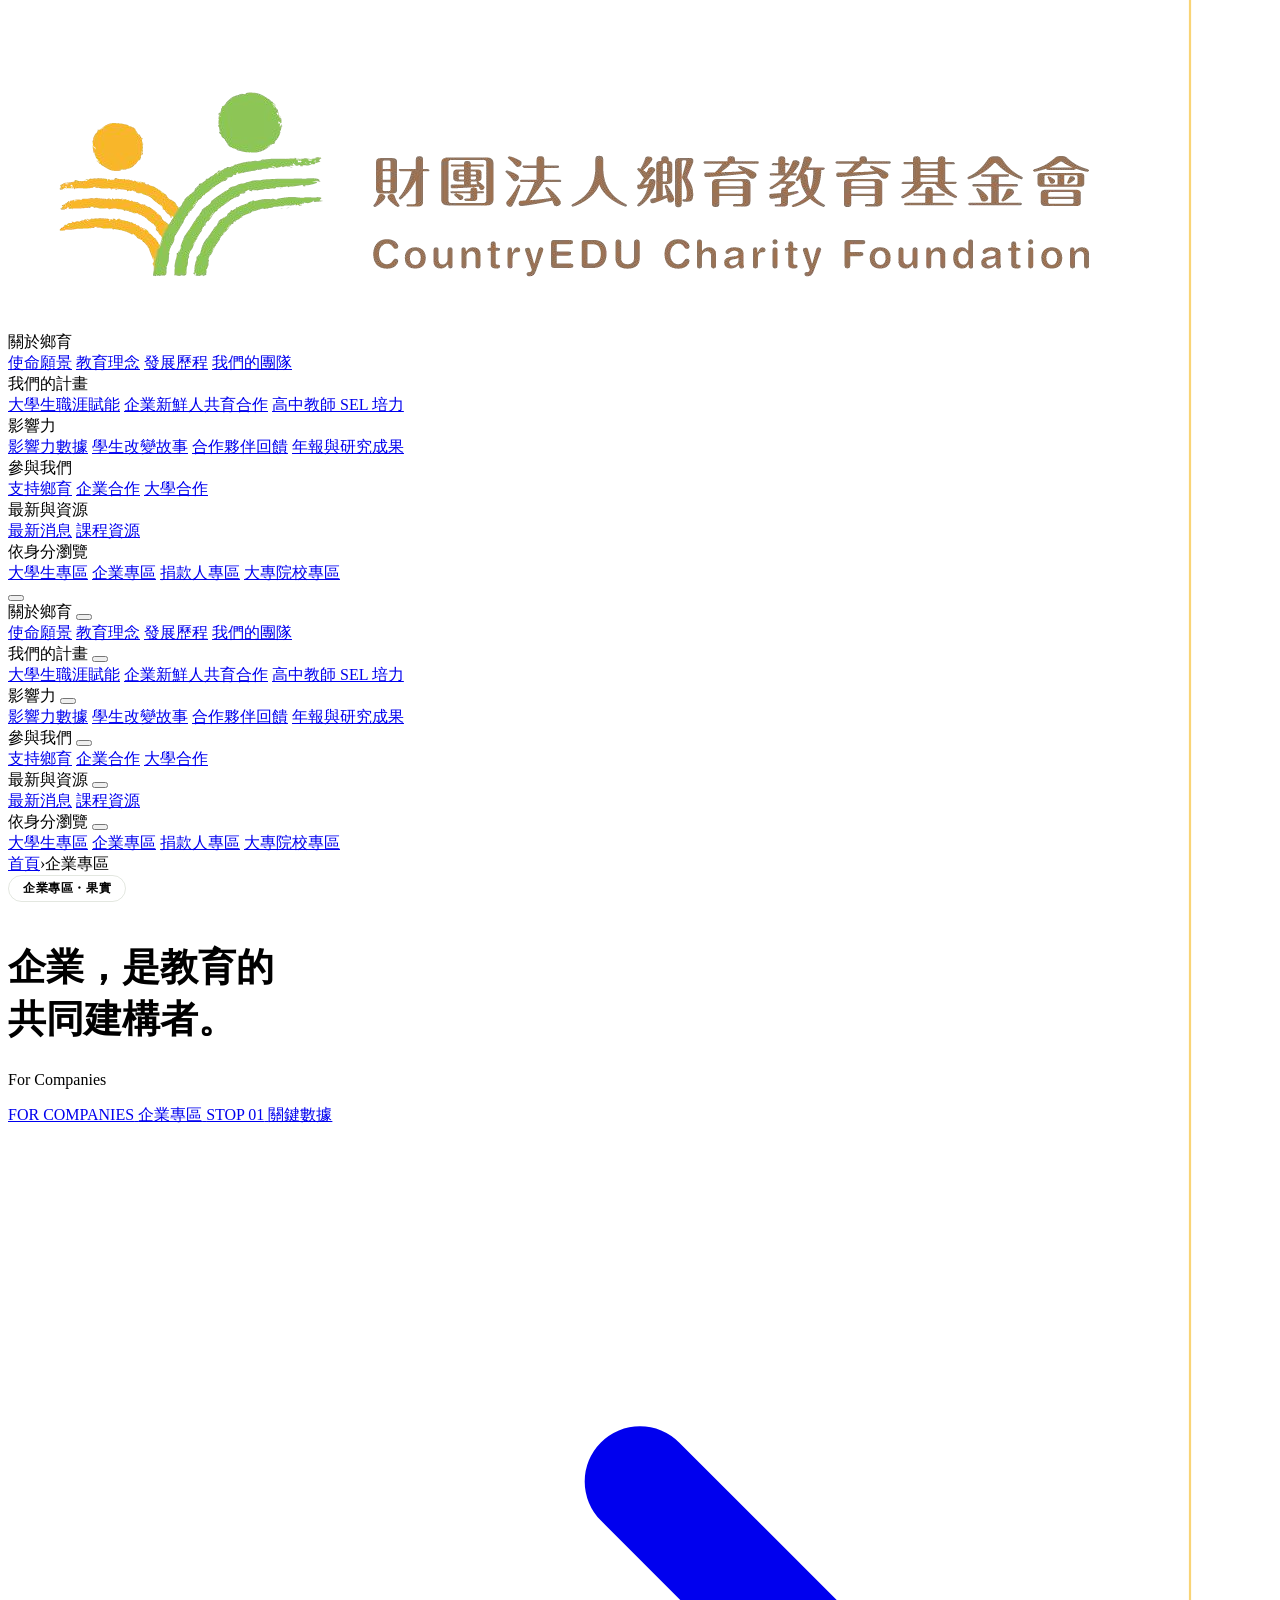
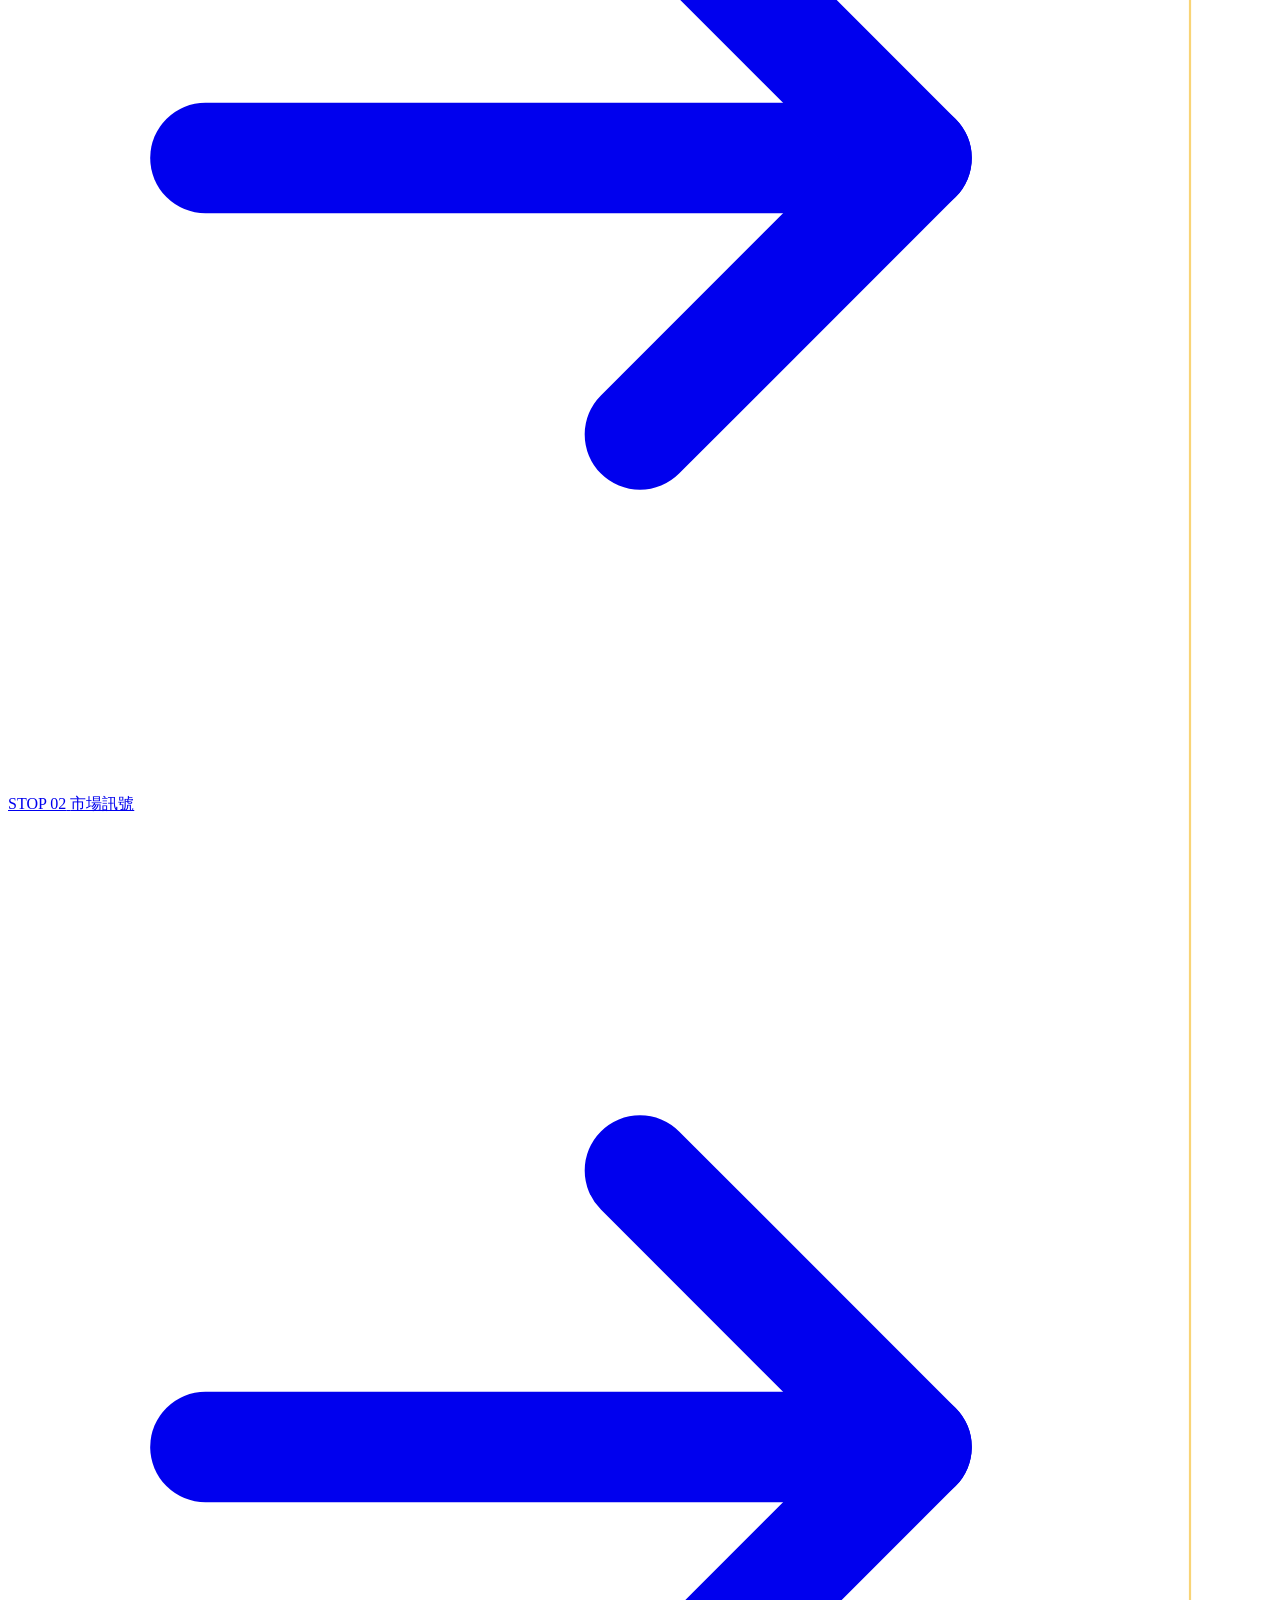
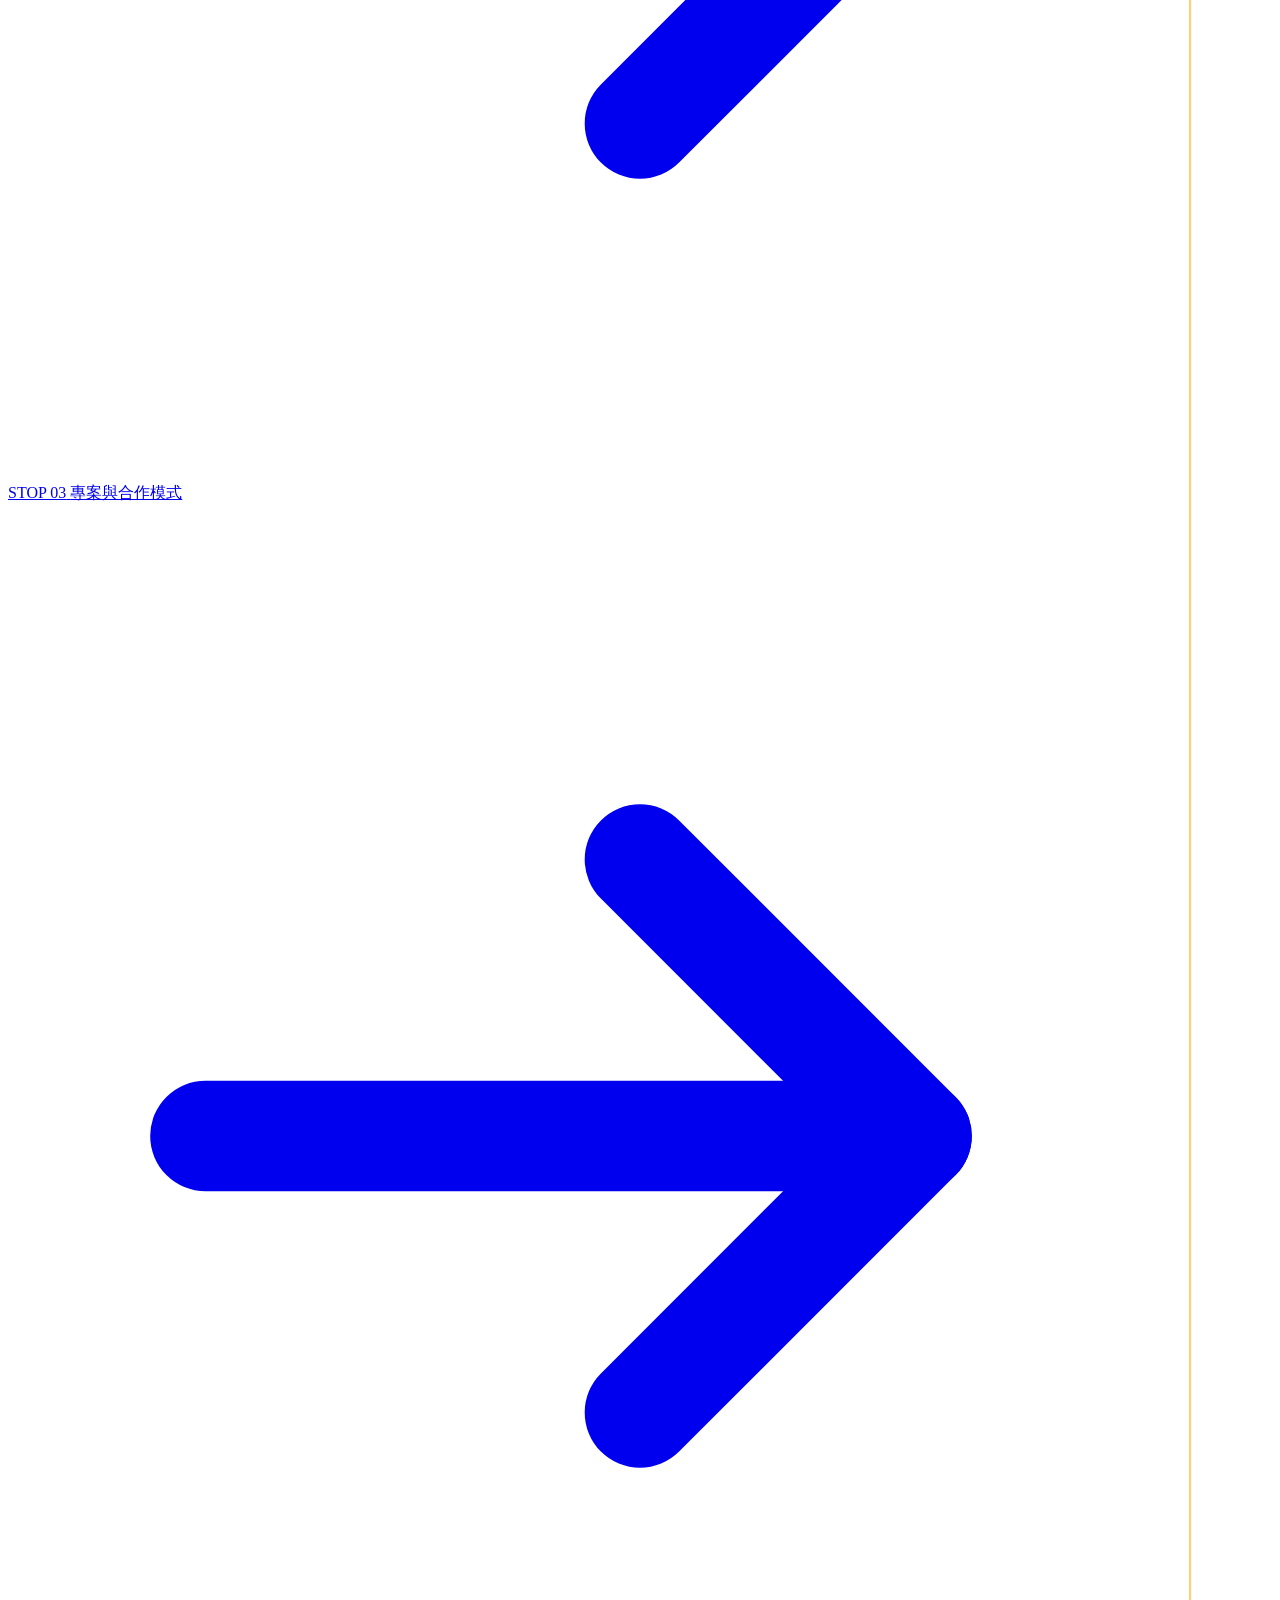
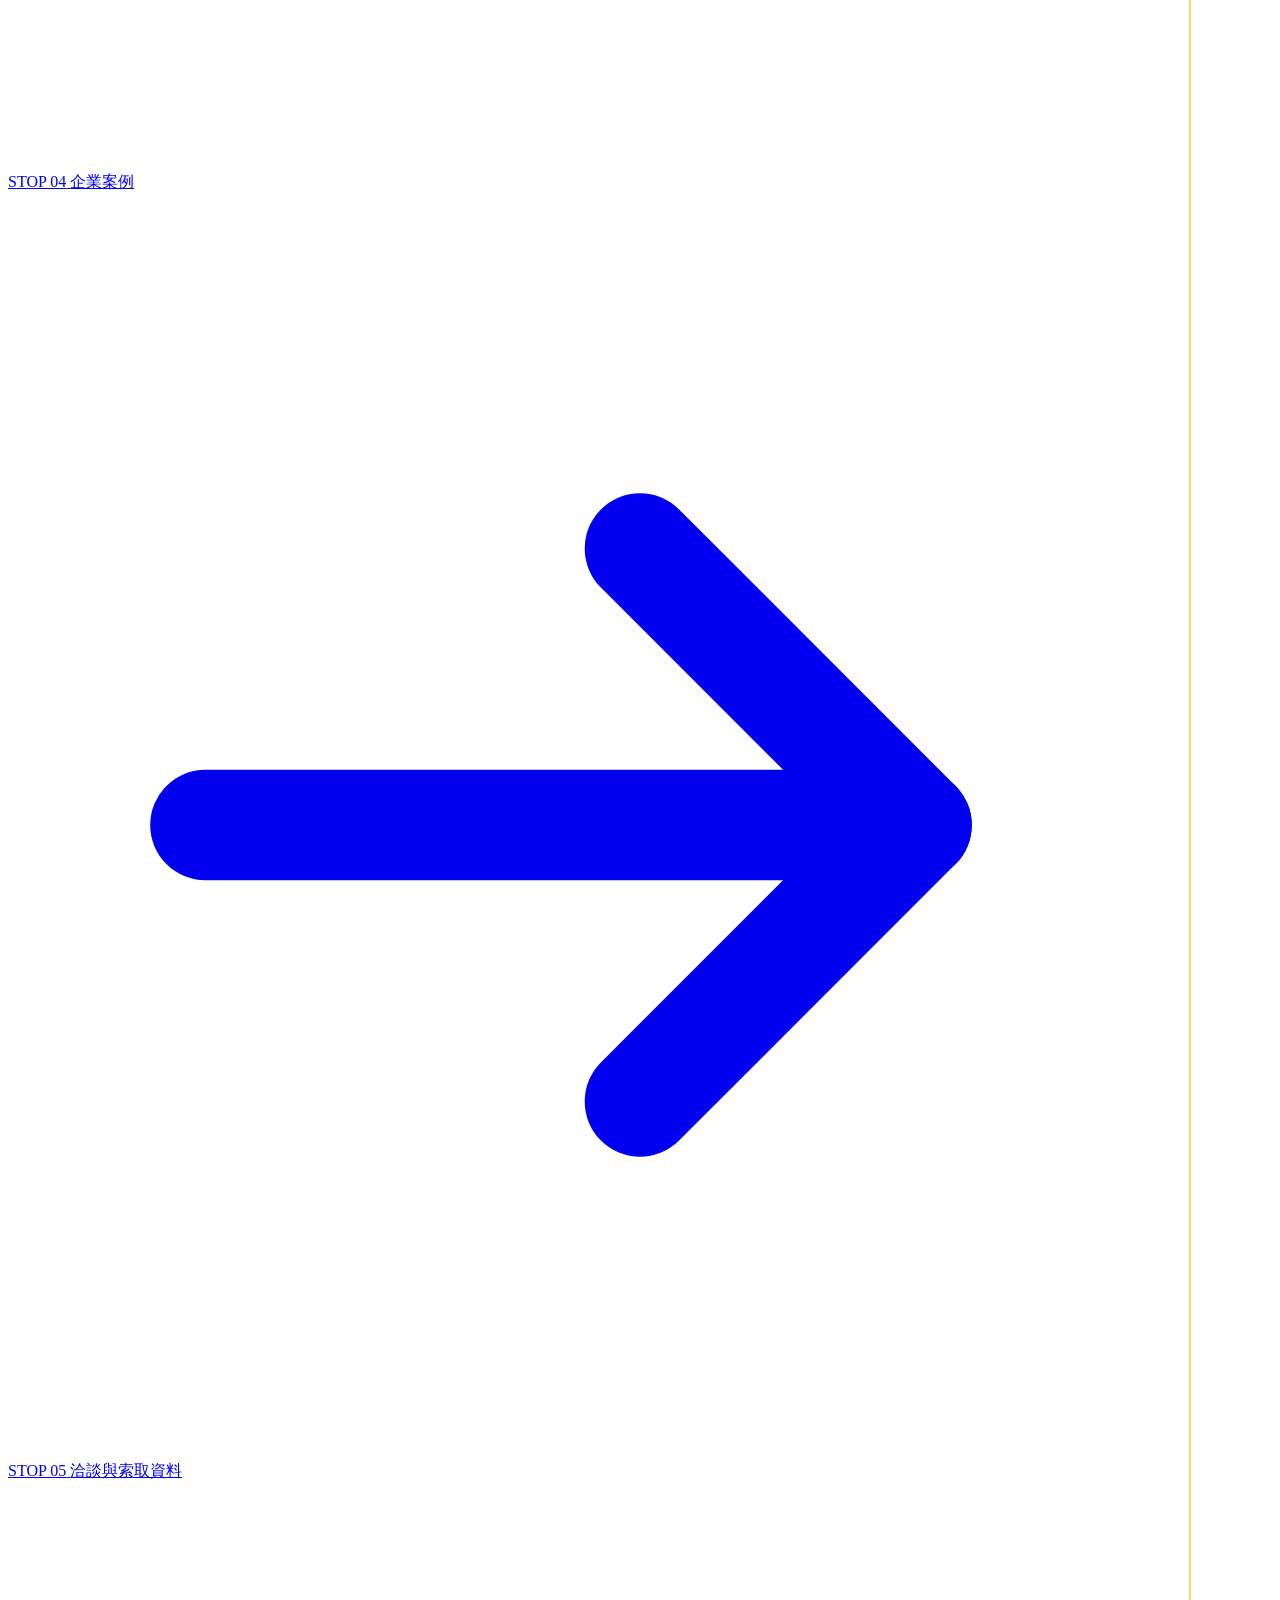
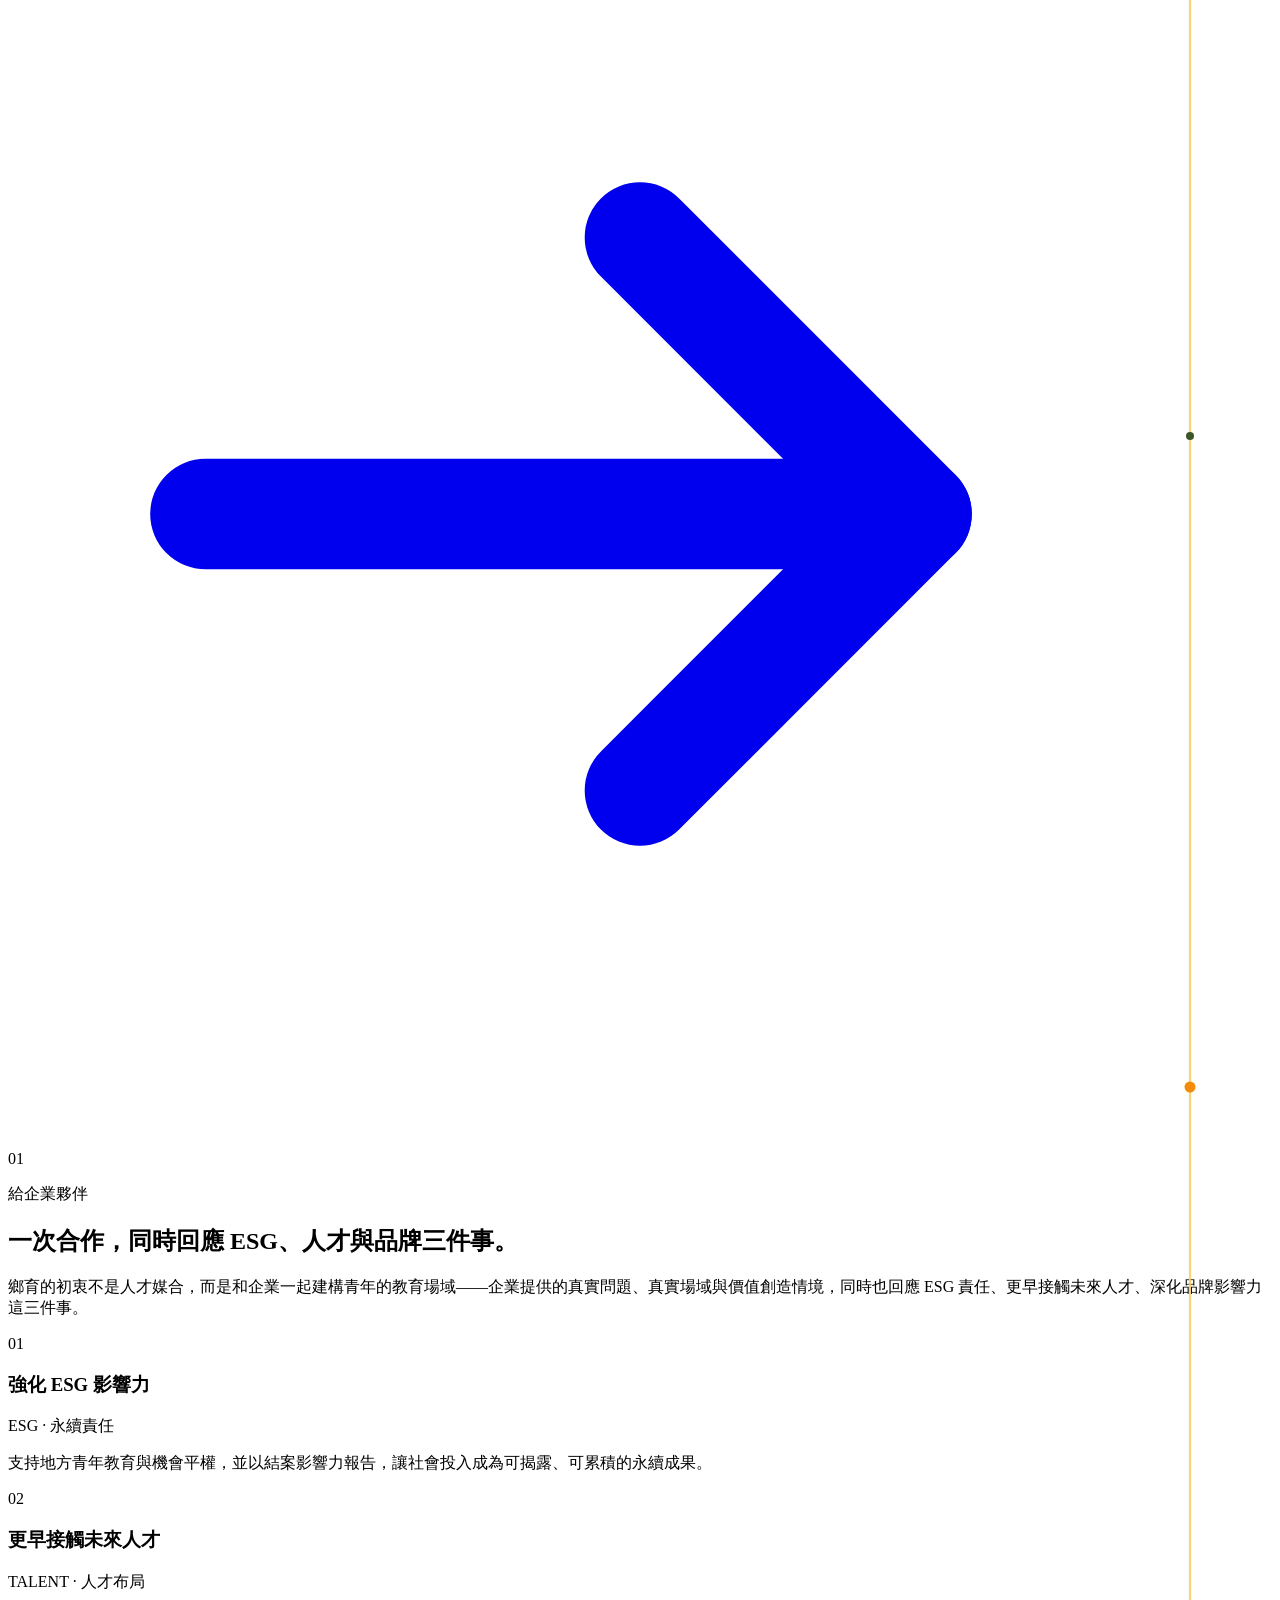
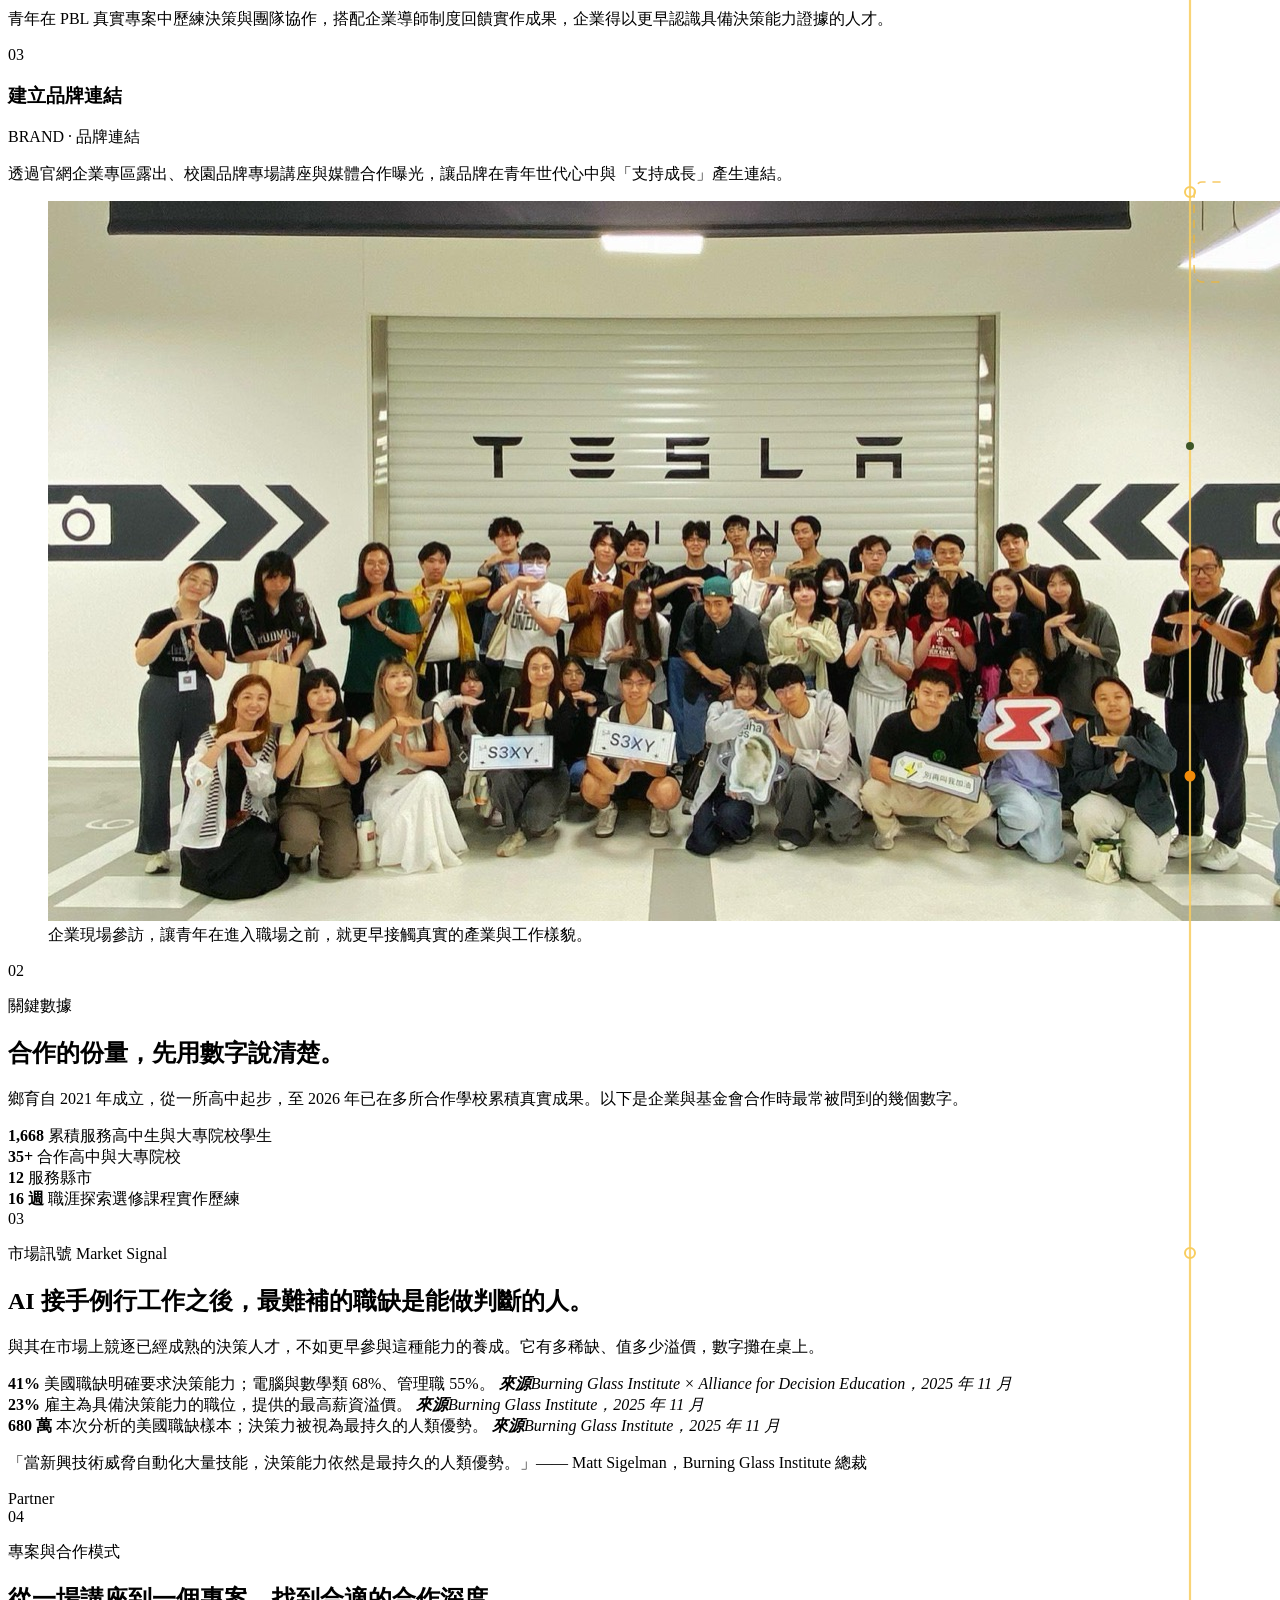
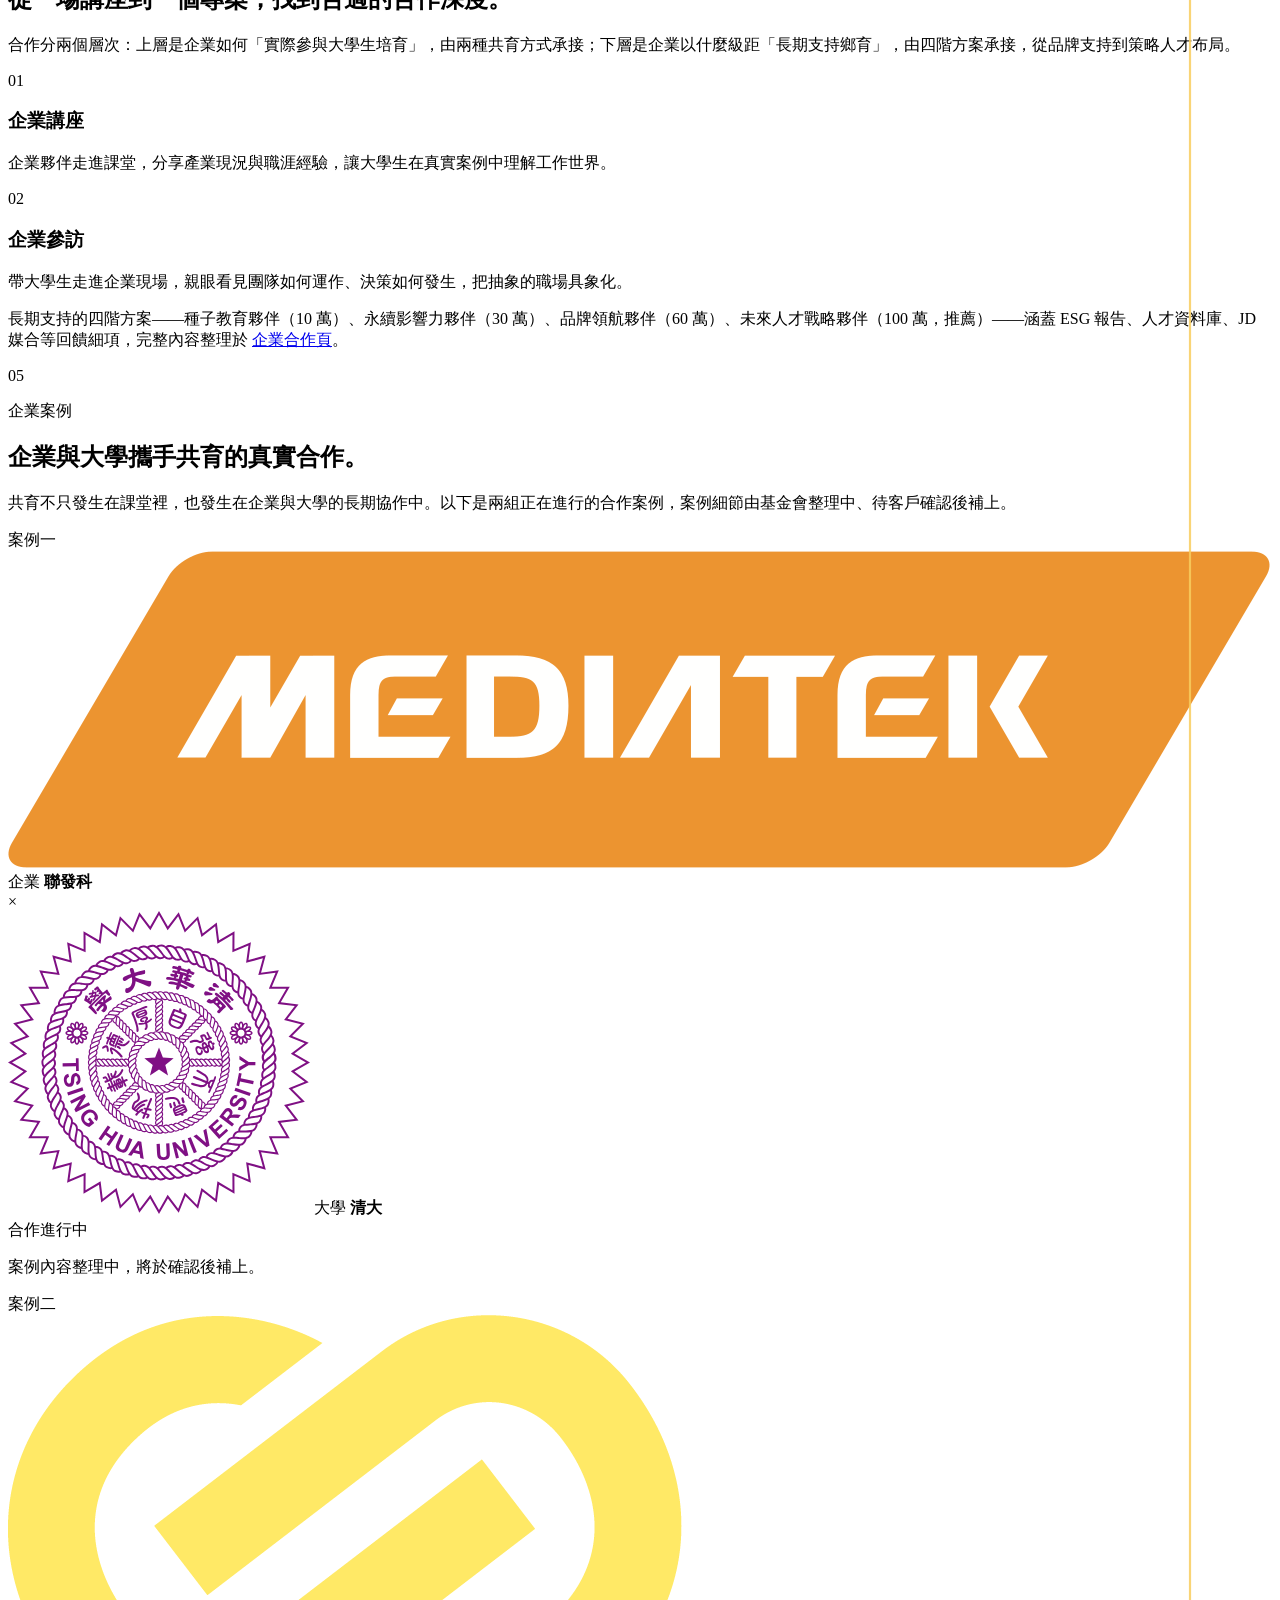
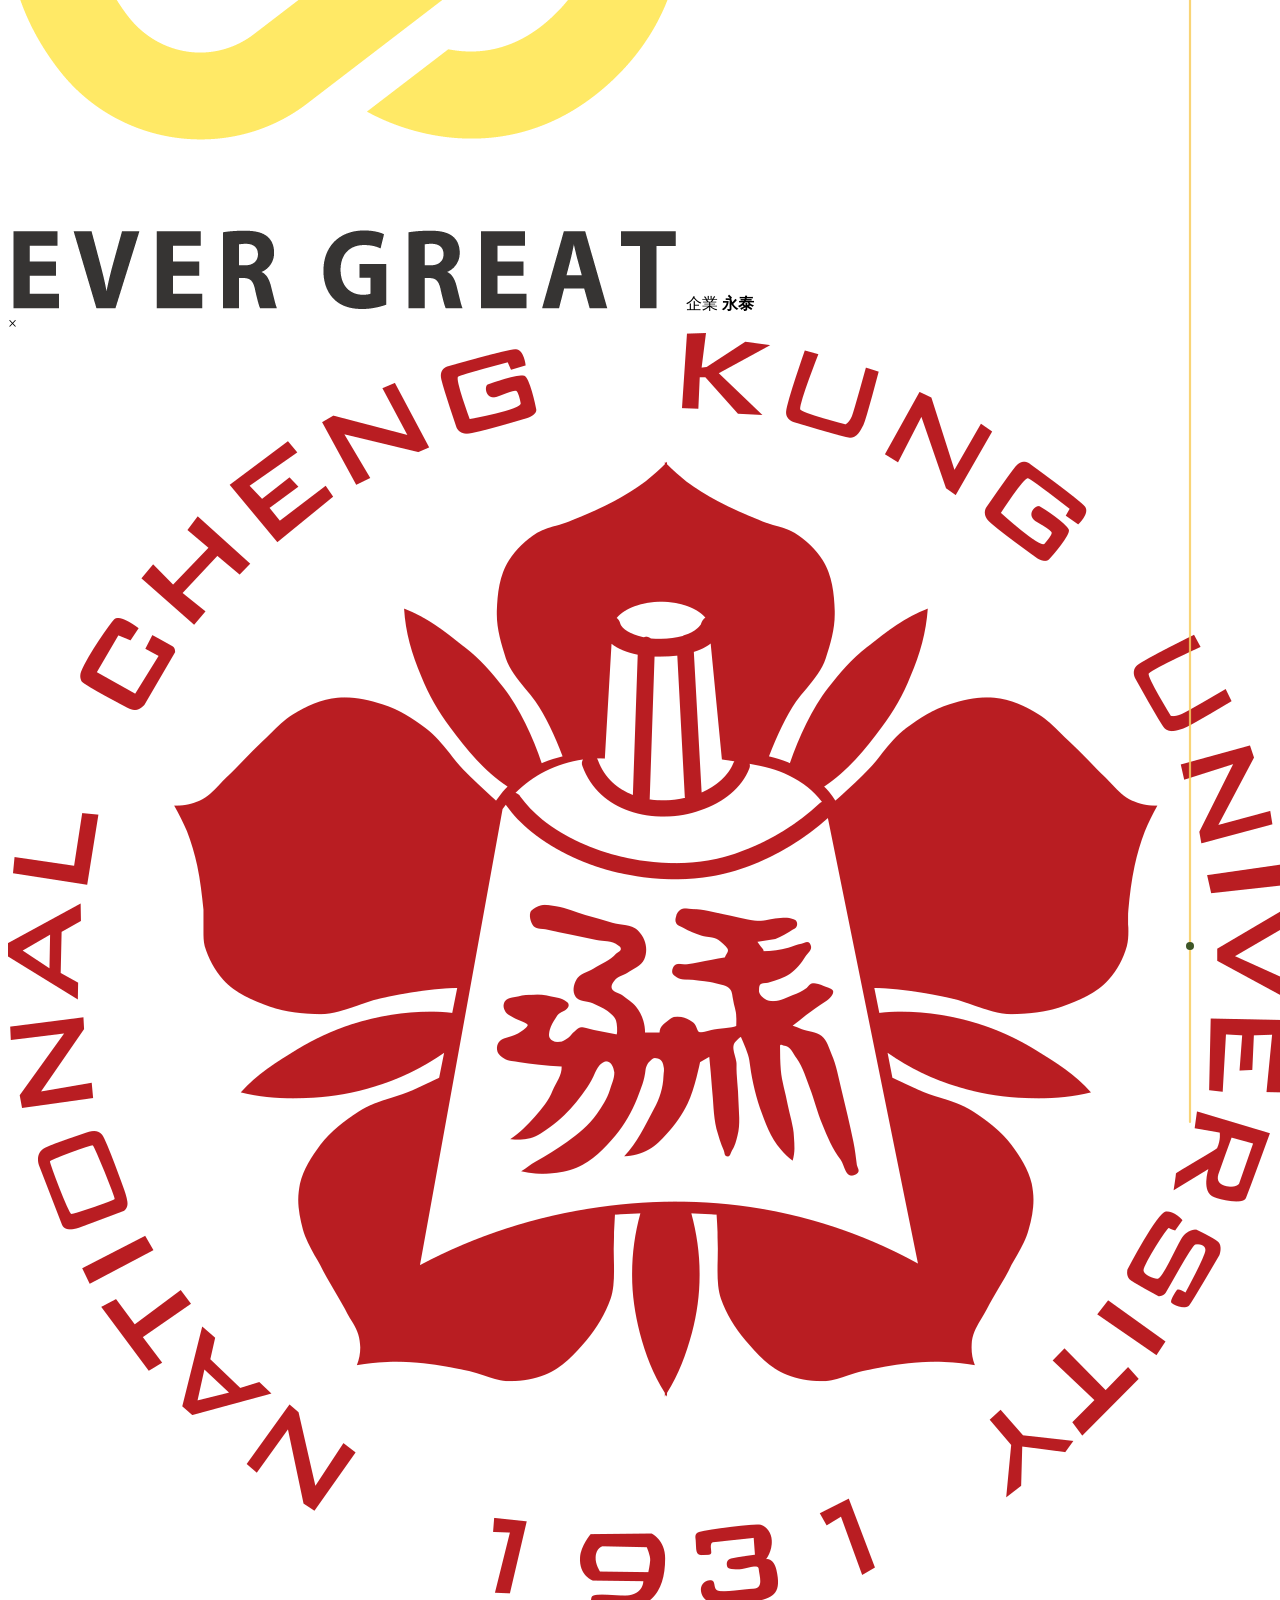
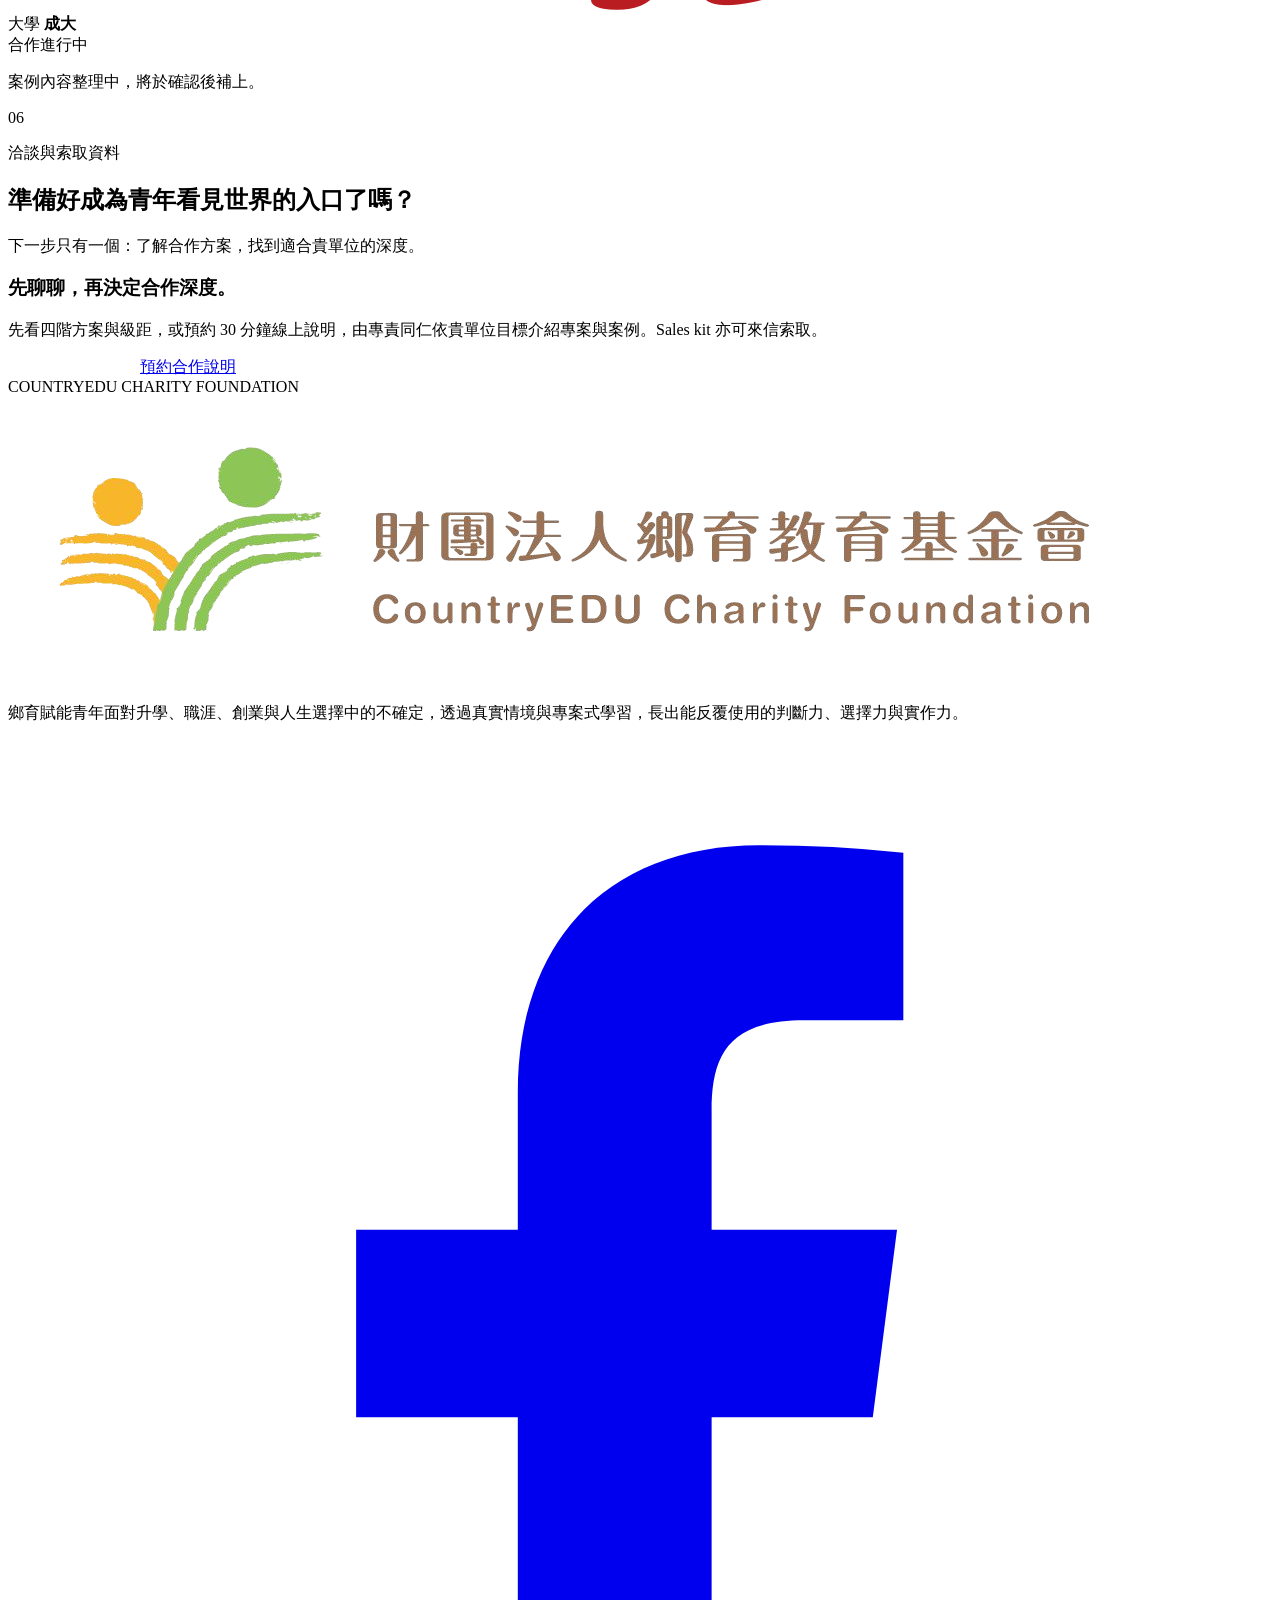
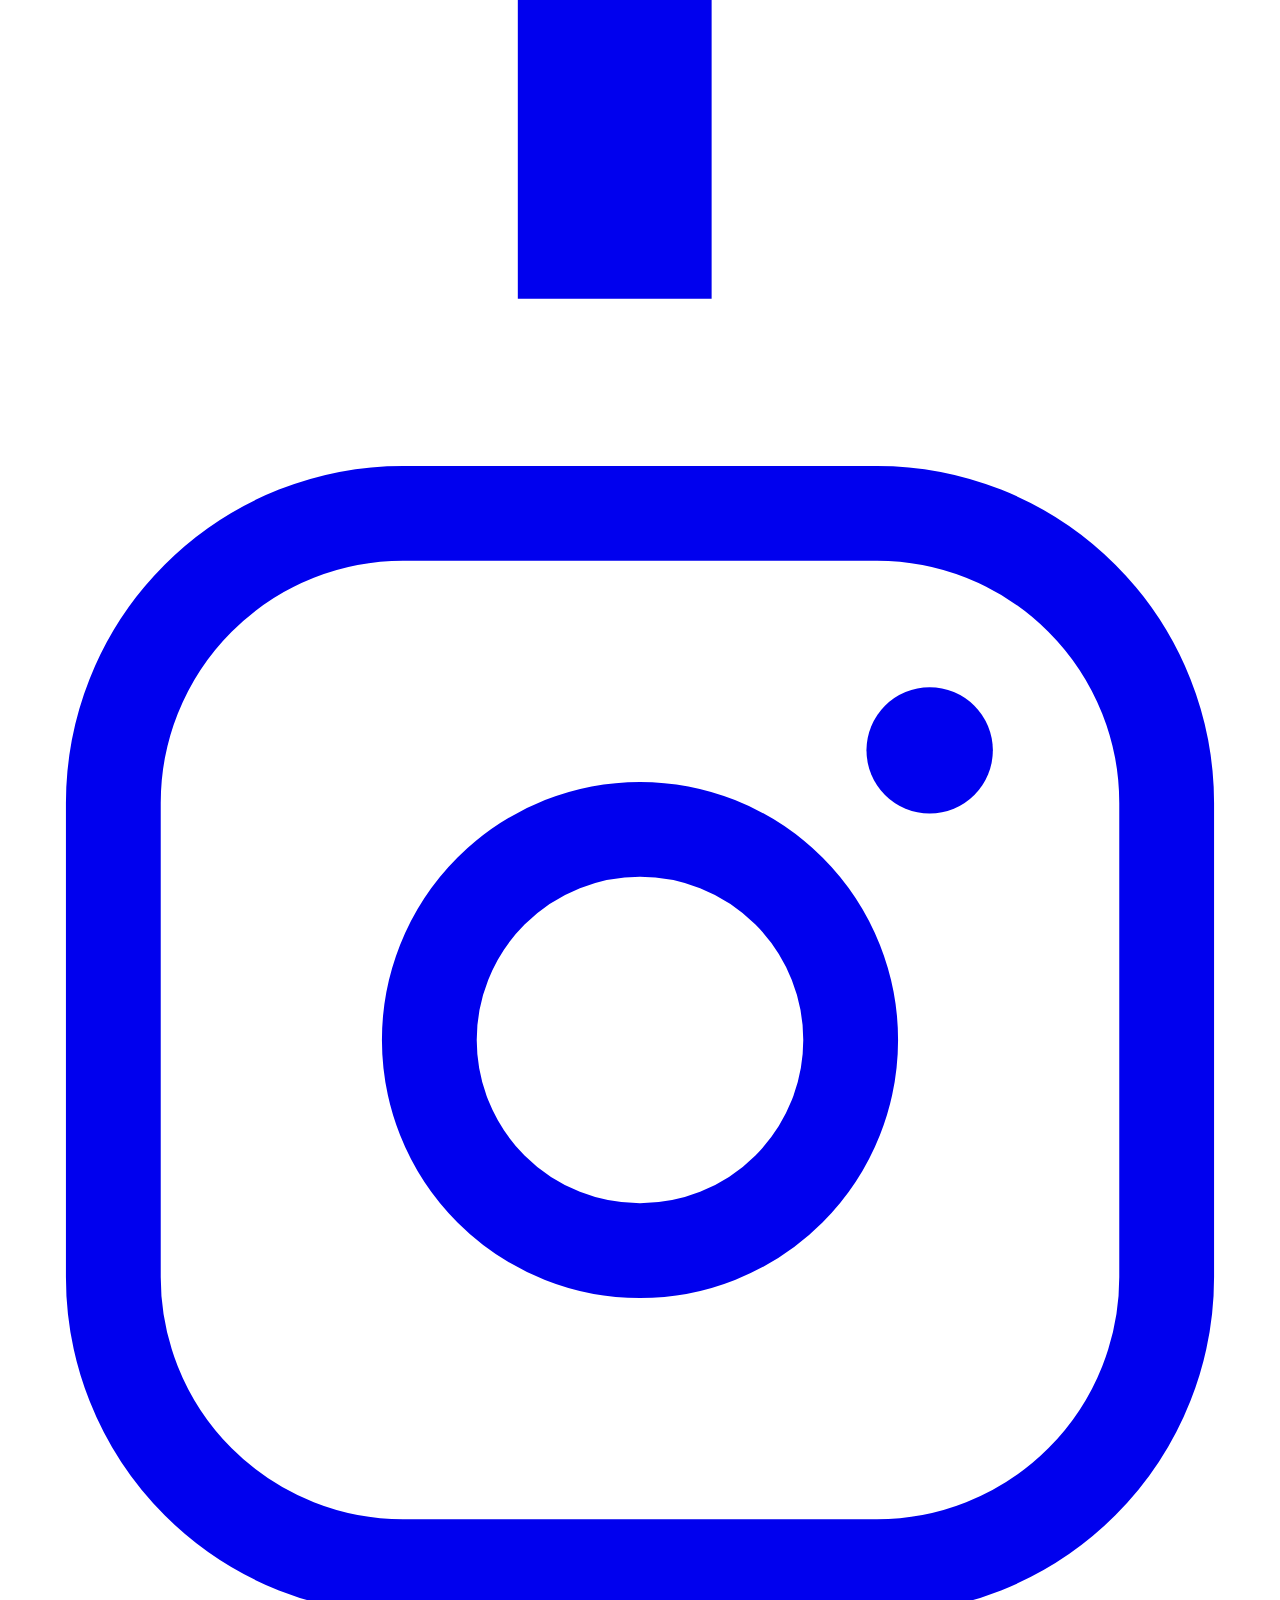
==== preview/for-companies.html @ 59e76a30 "Add audience color system: 4 redesigned for-* preview pages + theme layer" ====
<!doctype html>
<html lang="zh-Hant">
  <head>
    <meta charset="UTF-8" />
    <meta name="viewport" content="width=device-width, initial-scale=1.0" />
    <meta name="description" content="企業與基金會以公益捐款或聯合計畫支持鄉育青年培力：強化 ESG 影響力、更早接觸經真實專案歷練的未來人才、建立品牌連結。提供由淺入深四級方案、四步驟流程與專責洽談窗口，可協商客製。" />
    <title>企業專區｜公益合作・人才布局・ESG 影響力</title>
    <!-- SEO / 社群分享 meta(2026-06-26) -->
    <link rel="canonical" href="https://countryedu.org.tw/for-companies.html" />
    <meta name="theme-color" content="#4F9F1D" />
    <link rel="icon" href="assets/favicon/favicon.ico" sizes="any" />
    <link rel="icon" type="image/png" sizes="192x192" href="assets/favicon/xiangyu-favicon-mark-192.png" />
    <link rel="icon" type="image/png" sizes="512x512" href="assets/favicon/xiangyu-favicon-mark-512.png" />
    <link rel="apple-touch-icon" href="assets/favicon/apple-touch-icon.png" />
    <link rel="manifest" href="assets/favicon/site.webmanifest" />
    <meta property="og:type" content="website" />
    <meta property="og:site_name" content="財團法人鄉育教育基金會" />
    <meta property="og:locale" content="zh_TW" />
    <meta property="og:title" content="企業專區｜公益合作・人才布局・ESG 影響力" />
    <meta property="og:description" content="企業與基金會以公益捐款或聯合計畫支持鄉育青年培力：強化 ESG 影響力、更早接觸經真實專案歷練的未來人才、建立品牌連結。提供由淺入深四級方案、四步驟流程與專責洽談窗口，可協商客製。" />
    <meta property="og:url" content="https://countryedu.org.tw/for-companies.html" />
    <meta property="og:image" content="https://countryedu.org.tw/group-banner.jpg" />
    <meta name="twitter:card" content="summary_large_image" />
    <meta name="twitter:title" content="企業專區｜公益合作・人才布局・ESG 影響力" />
    <meta name="twitter:description" content="企業與基金會以公益捐款或聯合計畫支持鄉育青年培力：強化 ESG 影響力、更早接觸經真實專案歷練的未來人才、建立品牌連結。提供由淺入深四級方案、四步驟流程與專責洽談窗口，可協商客製。" />
    <meta name="twitter:image" content="https://countryedu.org.tw/group-banner.jpg" />
    <script type="application/ld+json">
    {
      "@context": "https://schema.org",
      "@type": "NGO",
      "name": "財團法人鄉育教育基金會",
      "alternateName": "CountryEDU Charity Foundation",
      "url": "https://countryedu.org.tw/",
      "logo": "https://countryedu.org.tw/countryedu-logo.png",
      "email": "support@countryedu.org.tw",
      "telephone": "+886-2-2627-1169",
      "address": {
        "@type": "PostalAddress",
        "streetAddress": "基湖路1號4樓之一",
        "addressLocality": "內湖區",
        "addressRegion": "台北市",
        "postalCode": "114",
        "addressCountry": "TW"
      },
      "sameAs": [
        "https://www.facebook.com/countryedu2021/",
        "https://www.instagram.com/countryedu2022/"
      ]
    }
    </script>
    <link rel="stylesheet" href="#" data-preview-href="styles.css?v=26" />
    <link rel="stylesheet" href="audience-theme.css" />
  </head>
  <body class="rspine aud-company" style="--spine-c: #f8cd5f;">
    <div class="preview-note">改版提案預覽（非正式頁面）｜設計說明見 <a href="#" data-preview-href="../proposal-color-system.html">分眾色彩系統提案</a>｜部分連結指向未納入預覽的頁面</div>
    <div class="site-shell">
      <header class="site-header" data-header>
        <a class="brand-lockup" href="#" data-preview-href="index.html" aria-label="回到首頁">
          <img src="countryedu-logo.png" alt="財團法人鄉育教育基金會" />
        </a>
        <nav class="desktop-nav" aria-label="主要導覽">
          <div class="nav-item">
            <a role="button" tabindex="0" aria-haspopup="true" aria-label="關於鄉育，展開子選單">關於鄉育</a>
            <div class="nav-dropdown" aria-label="關於鄉育子選單">
              <a href="#" data-preview-href="mission-vision.html">使命願景</a>
              <a href="#" data-preview-href="approach.html">教育理念</a>
              <a href="#" data-preview-href="story.html">發展歷程</a>
              <a href="#" data-preview-href="team.html">我們的團隊</a>
            </div>
          </div>
          <div class="nav-item">
            <a role="button" tabindex="0" aria-haspopup="true" aria-label="我們的計畫，展開子選單">我們的計畫</a>
            <div class="nav-dropdown" aria-label="我們的計畫子選單">
              <a href="#" data-preview-href="programs.html">大學生職涯賦能</a>
              <a href="#" data-preview-href="program-corporate.html">企業新鮮人共育合作</a>
              <a href="#" data-preview-href="program-educator.html">高中教師 SEL 培力</a>
            </div>
          </div>
          <div class="nav-item">
            <a role="button" tabindex="0" aria-haspopup="true" aria-label="影響力，展開子選單">影響力</a>
            <div class="nav-dropdown" aria-label="影響力子選單">
              <a href="#" data-preview-href="impact.html">影響力數據</a>
              <a href="#" data-preview-href="outcomes.html">學生改變故事</a>
              <a href="#" data-preview-href="partner-voices.html">合作夥伴回饋</a>
              <a href="#" data-preview-href="reports.html">年報與研究成果</a>
            </div>
          </div>
          <div class="nav-item">
            <a role="button" tabindex="0" aria-haspopup="true" aria-label="參與我們，展開子選單">參與我們</a>
            <div class="nav-dropdown" aria-label="參與我們子選單">
              <a href="#" data-preview-href="give.html">支持鄉育</a>
              <a href="#" data-preview-href="corporate-partnership.html">企業合作</a>
              <a href="#" data-preview-href="university-partnership.html">大學合作</a>
            </div>
          </div>
          <div class="nav-item">
            <a role="button" tabindex="0" aria-haspopup="true" aria-label="最新與資源，展開子選單">最新與資源</a>
            <div class="nav-dropdown" aria-label="最新與資源子選單">
              <a href="#" data-preview-href="news.html">最新消息</a>
              <a href="#" data-preview-href="resources.html">課程資源</a>
            </div>
          </div>
          <div class="nav-item">
            <a role="button" tabindex="0" aria-haspopup="true" aria-label="依身分瀏覽，展開專區選單">依身分瀏覽</a>
            <div class="nav-dropdown" aria-label="依身分瀏覽子選單">
              <a href="for-students.html">大學生專區</a>
              <a href="for-companies.html">企業專區</a>
              <a href="for-donors.html">捐款人專區</a>
              <a href="for-universities.html">大專院校專區</a>
            </div>
          </div>
        </nav>
        <div class="header-actions">
          <button class="menu-toggle" type="button" aria-label="開啟選單" aria-expanded="false" data-menu-toggle>
            <span></span>
            <span></span>
            <span></span>
          </button>
        </div>
      </header>

      <nav class="mobile-menu" data-mobile-menu aria-label="行動版主選單">
        <div class="m-group" data-m-group>
          <div class="m-row">
            <span class="m-label">關於鄉育</span>
            <button class="m-toggle" type="button" aria-expanded="false" aria-label="展開關於鄉育子選單" data-m-toggle></button>
          </div>
          <div class="m-sub">
            <a href="#" data-preview-href="mission-vision.html">使命願景</a>
            <a href="#" data-preview-href="approach.html">教育理念</a>
            <a href="#" data-preview-href="story.html">發展歷程</a>
            <a href="#" data-preview-href="team.html">我們的團隊</a>
          </div>
        </div>
        <div class="m-group" data-m-group>
          <div class="m-row">
            <span class="m-label">我們的計畫</span>
            <button class="m-toggle" type="button" aria-expanded="false" aria-label="展開我們的計畫子選單" data-m-toggle></button>
          </div>
          <div class="m-sub">
            <a href="#" data-preview-href="programs.html">大學生職涯賦能</a>
            <a href="#" data-preview-href="program-corporate.html">企業新鮮人共育合作</a>
            <a href="#" data-preview-href="program-educator.html">高中教師 SEL 培力</a>
          </div>
        </div>
        <div class="m-group" data-m-group>
          <div class="m-row">
            <span class="m-label">影響力</span>
            <button class="m-toggle" type="button" aria-expanded="false" aria-label="展開影響力子選單" data-m-toggle></button>
          </div>
          <div class="m-sub">
            <a href="#" data-preview-href="impact.html">影響力數據</a>
            <a href="#" data-preview-href="outcomes.html">學生改變故事</a>
            <a href="#" data-preview-href="partner-voices.html">合作夥伴回饋</a>
            <a href="#" data-preview-href="reports.html">年報與研究成果</a>
          </div>
        </div>
        <div class="m-group" data-m-group>
          <div class="m-row">
            <span class="m-label">參與我們</span>
            <button class="m-toggle" type="button" aria-expanded="false" aria-label="展開參與我們子選單" data-m-toggle></button>
          </div>
          <div class="m-sub">
            <a href="#" data-preview-href="give.html">支持鄉育</a>
            <a href="#" data-preview-href="corporate-partnership.html">企業合作</a>
            <a href="#" data-preview-href="university-partnership.html">大學合作</a>
          </div>
        </div>
        <div class="m-group" data-m-group>
          <div class="m-row">
            <span class="m-label">最新與資源</span>
            <button class="m-toggle" type="button" aria-expanded="false" aria-label="展開最新與資源子選單" data-m-toggle></button>
          </div>
          <div class="m-sub">
            <a href="#" data-preview-href="news.html">最新消息</a>
            <a href="#" data-preview-href="resources.html">課程資源</a>
          </div>
        </div>
        <div class="m-group" data-m-group>
          <div class="m-row">
            <span class="m-label">依身分瀏覽</span>
            <button class="m-toggle" type="button" aria-expanded="false" aria-label="展開依身分瀏覽子選單" data-m-toggle></button>
          </div>
          <div class="m-sub">
            <a href="for-students.html">大學生專區</a>
            <a href="for-companies.html">企業專區</a>
            <a href="for-donors.html">捐款人專區</a>
            <a href="for-universities.html">大專院校專區</a>
          </div>
        </div>
      </nav>

      <main id="top">


        <header class="page-header phk phk-aud-company" aria-labelledby="ph-h1">
          <div class="phk-inner">
            <div class="phk-decor" aria-hidden="true">
              <span class="phk-b phk-b1"></span>
              <span class="phk-b phk-b2"></span>
              <span class="phk-b phk-b3"></span>
              <span class="phk-b phk-b4"></span>
              <span class="phk-gold"></span>
            </div>
            <div class="phk-copy">
              <nav class="page-crumb" aria-label="麵包屑導覽"><a href="#" data-preview-href="index.html">首頁</a><span>›</span><span class="page-crumb-current" aria-current="page">企業專區</span></nav>
              <span class="phk-bar" aria-hidden="true"></span>
              <span class="phk-pill">企業專區・果實</span>
              <h1 id="ph-h1" class="phk-vp">企業，是教育的<br />共同建構者。</h1>
              <p class="page-header-en">For Companies</p>
            </div>
          </div>
        </header>
        <!-- 內容流：開頭標語＋預約CTA → 關鍵數據 → 專案與合作模式 → 企業案例 → 洽談/Sales kit -->
        <div class="story-layout">
          <nav class="exit-nav" aria-label="本頁章節導覽">
            <div class="exit-rail">
              <a class="exit-sign exit-sign--main" href="#company-hero-title" data-exit-target="company-hero-title">
                <span class="exit-eyebrow">FOR COMPANIES</span>
                <span class="exit-name">企業專區</span>
              </a>
              <a class="exit-sign" href="#company-data-title" data-exit-target="company-data-title">
                <span class="exit-tag">STOP 01</span>
                <span class="exit-name">關鍵數據</span>
                <span class="exit-arrow" aria-hidden="true"><svg viewBox="0 0 16 16" fill="none" stroke="currentColor" stroke-width="1.4" stroke-linecap="round" stroke-linejoin="round"><path d="M2.5 8h9"/><path d="M8 4.5 11.5 8 8 11.5"/></svg></span>
              </a>
              <a class="exit-sign" href="#company-demand-title" data-exit-target="company-demand-title">
                <span class="exit-tag">STOP 02</span>
                <span class="exit-name">市場訊號</span>
                <span class="exit-arrow" aria-hidden="true"><svg viewBox="0 0 16 16" fill="none" stroke="currentColor" stroke-width="1.4" stroke-linecap="round" stroke-linejoin="round"><path d="M2.5 8h9"/><path d="M8 4.5 11.5 8 8 11.5"/></svg></span>
              </a>
              <a class="exit-sign" href="#company-model-title" data-exit-target="company-model-title">
                <span class="exit-tag">STOP 03</span>
                <span class="exit-name">專案與合作模式</span>
                <span class="exit-arrow" aria-hidden="true"><svg viewBox="0 0 16 16" fill="none" stroke="currentColor" stroke-width="1.4" stroke-linecap="round" stroke-linejoin="round"><path d="M2.5 8h9"/><path d="M8 4.5 11.5 8 8 11.5"/></svg></span>
              </a>
              <a class="exit-sign" href="#company-cases-title" data-exit-target="company-cases-title">
                <span class="exit-tag">STOP 04</span>
                <span class="exit-name">企業案例</span>
                <span class="exit-arrow" aria-hidden="true"><svg viewBox="0 0 16 16" fill="none" stroke="currentColor" stroke-width="1.4" stroke-linecap="round" stroke-linejoin="round"><path d="M2.5 8h9"/><path d="M8 4.5 11.5 8 8 11.5"/></svg></span>
              </a>
              <a class="exit-sign" href="#company-cta-title" data-exit-target="company-cta-title">
                <span class="exit-tag">STOP 05</span>
                <span class="exit-name">洽談與索取資料</span>
                <span class="exit-arrow" aria-hidden="true"><svg viewBox="0 0 16 16" fill="none" stroke="currentColor" stroke-width="1.4" stroke-linecap="round" stroke-linejoin="round"><path d="M2.5 8h9"/><path d="M8 4.5 11.5 8 8 11.5"/></svg></span>
              </a>
            </div>
          </nav>
          <div class="story-flow">

        <!-- 01 開頭標語＋預約說明 CTA -->
        <section class="problem-section section-pad" aria-labelledby="company-hero-title">
          <div class="section-grid">
            <div class="section-kicker">
              <span>01</span>
              <p>給企業夥伴</p>
            </div>
            <div>
              <h2 id="company-hero-title">一次合作，同時回應 ESG、人才與品牌三件事。</h2>
              <p class="lead">
                鄉育的初衷不是人才媒合，而是和企業一起建構青年的教育場域——企業提供的真實問題、真實場域與價值創造情境，同時也回應 ESG 責任、更早接觸未來人才、深化品牌影響力這三件事。
              </p>
              <div class="mission-list mission-list--badge badge--esg-trio">
                <article>
                  <span>01</span>
                  <h3>強化 ESG 影響力</h3>
                  <p class="node-label">ESG · 永續責任</p>
                  <p>支持地方青年教育與機會平權，並以結案影響力報告，讓社會投入成為可揭露、可累積的永續成果。</p>
                </article>
                <article>
                  <span>02</span>
                  <h3>更早接觸未來人才</h3>
                  <p class="node-label">TALENT · 人才布局</p>
                  <p>青年在 PBL 真實專案中歷練決策與團隊協作，搭配企業導師制度回饋實作成果，企業得以更早認識具備決策能力證據的人才。</p>
                </article>
                <article>
                  <span>03</span>
                  <h3>建立品牌連結</h3>
                  <p class="node-label">BRAND · 品牌連結</p>
                  <p>透過官網企業專區露出、校園品牌專場講座與媒體合作曝光，讓品牌在青年世代心中與「支持成長」產生連結。</p>
                </article>
              </div>
            </div>
          </div>
        </section>

        <!-- 情境照片移出色塊：色塊不橫跨到照片區（業主 2026-06-30） -->
        <section class="section-pad" aria-label="情境照片">
          <div class="figure-solo">
            <figure class="content-figure">
              <img src="corporate-visit.jpg" alt="學生走進企業現場參訪，於合作企業前合影" loading="lazy" width="1280" height="720" />
              <figcaption>企業現場參訪，讓青年在進入職場之前，就更早接觸真實的產業與工作樣貌。</figcaption>
            </figure>
          </div>
        </section>

        <!-- 02 關鍵數據摘要 -->
        <section class="problem-section section-pad sheet sheet--apricot" aria-labelledby="company-data-title">
          <div class="section-grid">
            <div class="section-kicker">
              <span>02</span>
              <p>關鍵數據</p>
            </div>
            <div>
              <h2 id="company-data-title">合作的份量，先用數字說清楚。</h2>
              <p class="lead">
                鄉育自 2021 年成立，從一所高中起步，至 2026 年已在多所合作學校累積真實成果。以下是企業與基金會合作時最常被問到的幾個數字。
              </p>
              <div class="signal-row signal-row--terms signal-row--hl" aria-label="鄉育服務量能關鍵數據">
                <div>
                  <strong>1,668</strong>
                  <span>累積服務高中生與大專院校學生</span>
                </div>
                <div>
                  <strong>35+</strong>
                  <span>合作高中與大專院校</span>
                </div>
                <div>
                  <strong>12</strong>
                  <span>服務縣市</span>
                </div>
                <div>
                  <strong>16&nbsp;週</strong>
                  <span>職涯探索選修課程實作歷練</span>
                </div>
              </div>
            </div>
          </div>
        </section>

        <!-- 03 市場訊號 硬數據帶（決策能力在職場的價值；來源 Burning Glass Institute） -->
        <section class="problem-section section-pad" aria-labelledby="company-demand-title">
          <div class="section-grid">
            <div class="section-kicker">
              <span>03</span>
              <p>市場訊號 Market Signal</p>
            </div>
            <div>
              <h2 id="company-demand-title">AI 接手例行工作之後，最難補的職缺是<span class="nw">能做判斷</span>的人。</h2>
              <p class="lead">與其在市場上競逐已經成熟的決策人才，不如更早參與這種能力的養成。它有多稀缺、值多少溢價，數字攤在桌上。</p>
              <div class="signal-row signal-row--cited signal-row--tag signal-row--hl" aria-label="決策能力在職場的價值數據">
                <div>
                  <strong>41%</strong>
                  <span>美國職缺明確要求決策能力；電腦與數學類 68%、管理職 55%。</span>
                  <cite class="signal-source"><b>來源</b>Burning Glass Institute × Alliance for Decision Education，2025 年 11 月</cite>
                </div>
                <div>
                  <strong>23%</strong>
                  <span>雇主為具備決策能力的職位，提供的最高薪資溢價。</span>
                  <cite class="signal-source"><b>來源</b>Burning Glass Institute，2025 年 11 月</cite>
                </div>
                <div>
                  <strong>680&nbsp;萬</strong>
                  <span>本次分析的美國職缺樣本；決策力被視為最持久的人類優勢。</span>
                  <cite class="signal-source"><b>來源</b>Burning Glass Institute，2025 年 11 月</cite>
                </div>
              </div>
              <p class="node-label">「當新興技術威脅自動化大量技能，決策能力依然是最持久的人類優勢。」—— Matt Sigelman，Burning Glass Institute 總裁</p>
            </div>
          </div>
        </section>

        <!-- 04 專案與合作模式摘要：上層兩種共育方式 + 下層四階級距
             （2026-07-08 使用者 /goal：本段改白底，避免 wheat→sunset→amber 三色塊連續相鄰；白色穿插） -->
        <section class="about-section section-pad" aria-labelledby="company-model-title">
          <div class="large-watermark" aria-hidden="true">Partner</div>
          <div class="section-grid">
            <div class="section-kicker">
              <span>04</span>
              <p>專案與合作模式</p>
            </div>
            <div class="about-copy">
              <h2 id="company-model-title">從一場講座到一個專案，找到合適的合作深度。</h2>
              <p>
                合作分兩個層次：上層是企業如何「實際參與大學生培育」，由兩種共育方式承接；下層是企業以什麼級距「長期支持鄉育」，由四階方案承接，從品牌支持到策略人才布局。
              </p>
              <div class="mission-list mission-list--badge badge--forest-peach">
                <article>
                  <span>01</span>
                  <h3>企業講座</h3>
                  <p>企業夥伴走進課堂，分享產業現況與職涯經驗，讓大學生在真實案例中理解工作世界。</p>
                </article>
                <article>
                  <span>02</span>
                  <h3>企業參訪</h3>
                  <p>帶大學生走進企業現場，親眼看見團隊如何運作、決策如何發生，把抽象的職場具象化。</p>
                </article>
              </div>
              <p>
                長期支持的四階方案——種子教育夥伴（10 萬）、永續影響力夥伴（30 萬）、品牌領航夥伴（60 萬）、未來人才戰略夥伴（100 萬，推薦）——涵蓋 ESG 報告、人才資料庫、JD 媒合等回饋細項，完整內容整理於 <a href="#" data-preview-href="corporate-partnership.html">企業合作頁</a>。
              </p>
            </div>
          </div>
        </section>

        <!-- 04 企業案例：複用 program-corporate 的 .pcase-grid（聯發科×清大、永泰×成大） -->
        <section class="path-section section-pad sheet sheet--apricot" aria-labelledby="company-cases-title">
          <div class="section-grid">
            <div class="section-kicker">
              <span>05</span>
              <p>企業案例</p>
            </div>
            <div>
              <h2 id="company-cases-title">企業與大學攜手共育的真實合作。</h2>
              <p class="lead">
                共育不只發生在課堂裡，也發生在企業與大學的長期協作中。以下是兩組正在進行的合作案例，案例細節由基金會整理中、待客戶確認後補上。
              </p>
              <div class="pcase-grid">
                <article class="pcase-card">
                  <!-- TODO 待補：案例細節由基金會提供，勿杜撰 -->
                  <span class="pcase-tag">案例一</span>
                  <div class="pcase-pair">
                    <div class="pcase-party">
                      <span class="pcase-logo-wrap"><img class="pcase-logo" src="mediatek.png" alt="聯發科 MediaTek" loading="lazy" /></span>
                      <span class="pcase-role">企業</span>
                      <strong class="pcase-name">聯發科</strong>
                    </div>
                    <span class="pcase-coin" aria-hidden="true">×</span>
                    <div class="pcase-party">
                      <span class="pcase-logo-wrap"><img class="pcase-logo" src="nthu.svg" alt="國立清華大學" loading="lazy" /></span>
                      <span class="pcase-role">大學</span>
                      <strong class="pcase-name">清大</strong>
                    </div>
                  </div>
                  <div class="pcase-foot">
                    <span class="pcase-status">合作進行中</span>
                    <p class="pcase-note">案例內容整理中，將於確認後補上。</p>
                  </div>
                </article>
                <article class="pcase-card">
                  <!-- TODO 待補：案例細節由基金會提供，勿杜撰 -->
                  <span class="pcase-tag">案例二</span>
                  <div class="pcase-pair">
                    <div class="pcase-party">
                      <span class="pcase-logo-wrap"><img class="pcase-logo" src="evergreat.png" alt="永泰企業 Ever Great" loading="lazy" /></span>
                      <span class="pcase-role">企業</span>
                      <strong class="pcase-name">永泰</strong>
                    </div>
                    <span class="pcase-coin" aria-hidden="true">×</span>
                    <div class="pcase-party">
                      <span class="pcase-logo-wrap"><img class="pcase-logo" src="ncku.png" alt="國立成功大學" loading="lazy" /></span>
                      <span class="pcase-role">大學</span>
                      <strong class="pcase-name">成大</strong>
                    </div>
                  </div>
                  <div class="pcase-foot">
                    <span class="pcase-status">合作進行中</span>
                    <p class="pcase-note">案例內容整理中，將於確認後補上。</p>
                  </div>
                </article>
              </div>
            </div>
          </div>
        </section>

        <!-- 05 洽談表單＋下載 Sales Kit -->
        <section class="impact-section section-pad" aria-labelledby="company-cta-title" data-exit-clear>
          <div class="section-grid">
            <div class="section-kicker">
              <span>06</span>
              <p>洽談與索取資料</p>
            </div>
            <div>
              <h2 id="company-cta-title">準備好成為青年<span class="nw">看見</span>世界的入口了嗎？</h2>
              <p class="lead">
                下一步只有一個：了解合作方案，找到適合貴單位的深度。
              </p>
              <div class="cta-band">
                <div>
                  <h3>先聊聊，再決定合作深度。</h3>
                  <p>先看四階方案與級距，或預約 30 分鐘線上說明，由專責同仁依貴單位目標介紹專案與案例。Sales kit 亦可來信索取。</p>
                </div>
                <div class="cta-band-actions">
                  <a class="button-primary" href="#" data-preview-href="corporate-partnership.html">看合作方案與級距</a>
                  <a class="button-secondary" href="mailto:support@countryedu.org.tw?subject=企業合作說明預約">預約合作說明</a>
                </div>
              </div>
            </div>
          </div>
        </section>
          </div>
        </div>
      </main>

      <footer class="site-footer" id="contact">
        <div class="footer-main">
          <div class="footer-brand">
            <img src="countryedu-logo.png" alt="財團法人鄉育教育基金會 CountryEDU Charity Foundation" />
            <p class="footer-desc">鄉育賦能青年面對升學、職涯、創業與人生選擇中的不確定，透過真實情境與專案式學習，長出能反覆使用的判斷力、選擇力與實作力。</p>
            <div class="footer-social">
              <a href="https://www.facebook.com/countryedu2021/?locale=zh_TW" target="_blank" rel="noopener" aria-label="鄉育 Facebook 粉絲專頁">
                <svg viewBox="0 0 24 24" fill="currentColor" aria-hidden="true"><path d="M15.12 5.32H17V2.14A26.11 26.11 0 0 0 14.26 2c-2.72 0-4.58 1.66-4.58 4.7v2.6H6.61v3.56h3.07V22h3.68v-9.14h3.06l.46-3.56h-3.52V7.05c0-1.03.28-1.73 1.76-1.73Z"/></svg>
              </a>
              <a href="https://www.instagram.com/countryedu2022/" target="_blank" rel="noopener" aria-label="鄉育 Instagram">
                <svg viewBox="0 0 24 24" fill="none" stroke="currentColor" stroke-width="1.8" stroke-linecap="round" stroke-linejoin="round" aria-hidden="true"><rect x="2" y="2" width="20" height="20" rx="5.5"/><circle cx="12" cy="12" r="4"/><circle cx="17.5" cy="6.5" r="1.2" fill="currentColor" stroke="none"/></svg>
              </a>
            </div>
            <ul class="footer-legal-ids">
              <li>立案字號 臺教社（三）字第 1100106099 號</li>
              <li>統一編號 19278390</li>
              <li>公益勸募許可文號 申請中</li>
            </ul>
          </div>
          <nav class="footer-sitemap" aria-label="依身分瀏覽">
            <h3>依身分瀏覽</h3>
            <ul>
              <li><a href="for-students.html">大學生專區</a></li>
              <li><a href="for-companies.html">企業專區</a></li>
              <li><a href="for-donors.html">捐款人專區</a></li>
              <li><a href="for-universities.html">大專院校專區</a></li>
            </ul>
          </nav>
          <address class="footer-contact">
            <h3>聯絡我們</h3>
            <a href="mailto:support@countryedu.org.tw">
              <svg viewBox="0 0 24 24" fill="none" stroke="currentColor" stroke-width="1.8" stroke-linecap="round" stroke-linejoin="round" aria-hidden="true"><rect x="3" y="5" width="18" height="14" rx="2"/><path d="m3 7 9 6 9-6"/></svg>
              support@countryedu.org.tw
            </a>
            <a href="tel:+886226271169">
              <svg viewBox="0 0 24 24" fill="none" stroke="currentColor" stroke-width="1.8" stroke-linecap="round" stroke-linejoin="round" aria-hidden="true"><path d="M22 16.92v3a2 2 0 0 1-2.18 2 19.79 19.79 0 0 1-8.63-3.07 19.5 19.5 0 0 1-6-6 19.79 19.79 0 0 1-3.07-8.67A2 2 0 0 1 4.11 2h3a2 2 0 0 1 2 1.72c.13.96.36 1.9.7 2.81a2 2 0 0 1-.45 2.11L8.09 9.91a16 16 0 0 0 6 6l1.27-1.27a2 2 0 0 1 2.11-.45c.91.34 1.85.57 2.81.7A2 2 0 0 1 22 16.92z"/></svg>
              02-2627-1169
            </a>
            <a href="https://www.google.com/maps/search/?api=1&amp;query=114%E5%8F%B0%E5%8C%97%E5%B8%82%E5%85%A7%E6%B9%96%E5%8D%80%E5%9F%BA%E6%B9%96%E8%B7%AF1%E8%99%9F4%E6%A8%93%E4%B9%8B%E4%B8%80" target="_blank" rel="noopener">
              <svg viewBox="0 0 24 24" fill="none" stroke="currentColor" stroke-width="1.8" stroke-linecap="round" stroke-linejoin="round" aria-hidden="true"><path d="M21 10c0 6-9 12-9 12s-9-6-9-12a9 9 0 0 1 18 0z"/><circle cx="12" cy="10" r="3"/></svg>
              114 台北市內湖區基湖路 1 號 4 樓之一
            </a>
          </address>
        </div>
        <nav class="footer-legal-links" aria-label="法定與政策連結">
          <a href="#" data-preview-href="privacy.html">隱私權政策</a>
          <a href="#" data-preview-href="terms.html">服務條款</a>
          <a href="#" data-preview-href="disclosure.html">財務徵信</a>
        </nav>
        <div class="footer-bottom">
          <small class="footer-copy">© 2026 財團法人鄉育教育基金會　CountryEDU Charity Foundation</small>
          <small class="footer-receipt">捐款可開立收據，並依法列舉扣除</small>
        </div>
      </footer>
      <!-- 全站快速入口：桌機＝右側常駐直 dock；手機＝右緣書籤，點一下向左滑出三項（捐款／登入／聯絡） -->
      <div class="float-dock" data-float-dock>
        <button class="float-dock__tab" type="button" aria-expanded="false" aria-controls="float-dock-actions" aria-label="開啟快速入口：捐款、學習登入、聯絡">
          <svg class="float-dock__tab-icon" viewBox="0 0 24 24" fill="currentColor" aria-hidden="true"><path d="M12 21.35l-1.45-1.32C5.4 15.36 2 12.28 2 8.5 2 5.42 4.42 3 7.5 3c1.74 0 3.41.81 4.5 2.09C13.09 3.81 14.76 3 16.5 3 19.58 3 22 5.42 22 8.5c0 3.78-3.4 6.86-8.55 11.54L12 21.35z"/></svg>
          <svg class="float-dock__tab-close" viewBox="0 0 24 24" fill="none" stroke="currentColor" stroke-width="2" stroke-linecap="round" aria-hidden="true"><path d="M6 6l12 12M18 6L6 18"/></svg>
          <span class="float-dock__tab-text">支持</span>
        </button>
        <ul class="float-dock__actions" id="float-dock-actions">
          <li>
            <a class="float-dock__item is-primary" href="https://countryedu.oen.tw/" target="_blank" rel="noopener">
              <svg viewBox="0 0 24 24" fill="currentColor" aria-hidden="true"><path d="M12 21.35l-1.45-1.32C5.4 15.36 2 12.28 2 8.5 2 5.42 4.42 3 7.5 3c1.74 0 3.41.81 4.5 2.09C13.09 3.81 14.76 3 16.5 3 19.58 3 22 5.42 22 8.5c0 3.78-3.4 6.86-8.55 11.54L12 21.35z"/></svg>
              <span>線上捐款</span>
            </a>
          </li>
          <li>
            <a class="float-dock__item" href="#" data-preview-href="login.html">
              <svg viewBox="0 0 24 24" fill="none" stroke="currentColor" stroke-width="1.8" stroke-linecap="round" stroke-linejoin="round" aria-hidden="true"><rect x="4" y="11" width="16" height="9" rx="2"/><path d="M8 11V7a4 4 0 0 1 8 0v4"/></svg>
              <span>學習登入</span>
            </a>
          </li>
          <li>
            <a class="float-dock__item" href="#" data-preview-href="contact.html">
              <svg viewBox="0 0 24 24" fill="none" stroke="currentColor" stroke-width="1.8" stroke-linecap="round" stroke-linejoin="round" aria-hidden="true"><rect x="3" y="5" width="18" height="14" rx="2"/><path d="m3 7 9 6 9-6"/></svg>
              <span>聯絡我們</span>
            </a>
          </li>
          <li>
            <a class="float-dock__item" href="https://www.instagram.com/countryedu2022/" target="_blank" rel="noopener" aria-label="鄉育 Instagram（另開新視窗）">
              <svg viewBox="0 0 24 24" fill="none" stroke="currentColor" stroke-width="1.8" stroke-linecap="round" stroke-linejoin="round" aria-hidden="true"><rect x="3" y="3" width="18" height="18" rx="5"/><circle cx="12" cy="12" r="4"/><circle cx="17.2" cy="6.8" r="1.1" fill="currentColor" stroke="none"/></svg>
              <span>追蹤 IG</span>
            </a>
          </li>
        </ul>
      </div>
    </div>
    <script src="script.js"></script>
  </body>
</html>
---- preview/styles.css ----
/* 字體：全站中文統一黑體（--font-sans）。2026-07-02 依使用者要求回退粉圓體（Huninn）：
   移除 Huninn webfont @import、:root 字體 token 全指向黑體、檔末「字體系統」的粉圓角色 override 隨之失效。 */

:root {
  /* ===== v3 硬性 allowlist（2026-06-18）：全站僅用以下品牌色 ＋ 黑/白 ===== */
  /* 綠 GREENS */
  --leaf: #8ec457;        /* 嫩葉綠｜Logo·成長 */
  --brand-green: #4f9f1d; /* 鄉育綠｜主品牌·結構 */
  --leaf-700: #4e8718;    /* 葉綠深｜按鈕·連結 */
  --deep: #3d5527;        /* 深林綠｜主文字·沉底 */
  /* 黃 YELLOWS */
  --butter: #fff0c3;      /* 鵝黃｜柔光·點綴 */
  --sun: #fce08c;         /* 暖陽黃｜指引光·標註 */
  --amber: #f8cd5f;       /* 琥珀黃｜重點提示 */
  --wheat: #f5b62d;       /* 麥穗黃｜區塊強調·底線 */
  /* 橙 ORANGES */
  --apricot: #fdd2a6;     /* 杏橙｜淺底紋·點綴 */
  --peach: #fbb05b;       /* 蜜桃橙｜柔性提示·hover */
  --path: #f28c0a;        /* 路徑橙｜節點·主要 CTA */
  --sunset: #e87328;      /* 赤陽橙｜重要轉折·警示 */
  /* 中性 NEUTRALS */
  --honey: #fbefd9;       /* 蜜糖米｜頁面底色·暖留白 */
  --earth: #987459;       /* 大地棕｜輔助文字·大地 */
  --black: #000000;
  --white: #ffffff;

  /* ===== 語意對應（沿用既有變數名，全部映射到 allowlist；rgba 為同色透明度變體） ===== */
  --paper: #ffffff;                 /* 全頁底色＝純白（全站白底） */
  --mist: #ffffff;                  /* 交替淺底＝純白 */
  --ink: #3d5527;                   /* 主文字＝深林綠 */
  --muted: rgba(61, 85, 39, 0.85);  /* 次要文字＝深林綠 85% */
  --label: #3d5527;                 /* 小標籤＝深林綠 */
  --link: #3d5527;                  /* 連結＝深林綠（搭配底線） */
  --line: rgba(152, 116, 89, 0.32); /* 框線＝大地棕 32% */
  --shadow: 0 18px 45px rgba(61, 85, 39, 0.1);
  --card-radius: 22px;              /* 全站卡片／分隔線網格統一圓角。2026-07-13：12px→22px「全站矩形方格改大橢圓角」（使用者要求）；32 處 var 用戶一併級聯放大 */
  --max: 1160px;
  --gutter: clamp(24px, 6vw, 120px); /* 全站左右留白：手機約 24px → 桌機加寬、最寬 120px */

  /* ===== 字體系統 token（2026-07-02：全站中文統一黑體；原粉圓體 Huninn 已回退） ===== */
  --font-sans: "Noto Sans TC", "PingFang TC", "Microsoft JhengHei", system-ui, sans-serif; /* 中文·無襯線黑體：內文、標題、統計數字全站統一 */
  --font-rounded: var(--font-sans); /* 原粉圓體，2026-07-02 回退為黑體；變數名沿用以免動全站 selector */
  --font-serif: var(--font-sans); /* 相容別名：既有標題沿用 var(--font-serif)，現已統一為黑體 */
  --font-en: var(--font-sans); /* 2026-07-14 業主要求：全站英文/數字改黑體（原 Georgia 襯線）。首頁 Hero 例外的直排英文 .rhero-vtext 於 home.css 硬寫 Georgia，不走此變數 */
}

* {
  box-sizing: border-box;
}

html {
  scroll-behavior: smooth;
  scroll-padding-top: 88px;
  /* 全站消除水平捲動：行動選單 .mobile-menu 是 position:fixed + translateX(100%) 收在右側畫面外，
     會逃出 .site-shell 的 clip、撐出橫向捲軸。clip（非 hidden）裁掉橫向溢出但不建立捲動容器，
     故不影響垂直捲動，也不破壞 position:sticky（出口牌側欄）。 */
  overflow-x: clip;
}

body {
  margin: 0;
  background: var(--paper);
  color: var(--ink);
  font-family: var(--font-sans);
  line-height: 1.7;
  letter-spacing: 0;
}

body.menu-open {
  overflow: hidden;
}

a {
  color: inherit;
  text-decoration: none;
}

button {
  font: inherit;
}

/* 響應式圖片保險：任何圖片都不得超出容器（避免無 width 限制的內文照片撐爆單欄、裁掉文字）。 */
img {
  max-width: 100%;
}

.site-shell {
  /* clip（非 hidden）：同樣裁掉裝飾溢出，但不建立 scroll container，
     讓子層 position: sticky（如 story.html 出口牌側欄）能正常吸附視窗。 */
  overflow: clip;
  background: var(--paper);
}

.site-header {
  position: fixed;
  top: 0;
  left: 0;
  z-index: 30;
  width: 100%;
  height: 82px;
  display: flex;
  align-items: center;
  justify-content: space-between;
  padding: 18px var(--gutter);
  transition: background 180ms ease, border-color 180ms ease, height 180ms ease;
}

.site-header.is-scrolled {
  height: 68px;
  background: rgba(255, 255, 255, 0.9);
  backdrop-filter: blur(12px);
}

.brand-lockup {
  display: flex;
  align-items: center;
  width: 220px;
  height: 56px;
}

.brand-lockup img {
  width: 100%;
  height: 100%;
  object-fit: contain;
  object-position: left center;
}

.desktop-nav {
  display: flex;
  align-items: center;
  gap: 24px;
  color: var(--ink);
  font-size: 0.95rem;
}

.nav-item {
  position: relative;
  display: flex;
  align-items: center;
}

.nav-item > a {
  position: relative;
  padding: 4px 0;
}

.nav-item > a::after {
  content: "";
  position: absolute;
  left: 0;
  bottom: 0;
  width: 100%;
  height: 1px;
  background: var(--path);
  transform: scaleX(0);
  transform-origin: left;
  transition: transform 180ms ease;
}

.nav-item:hover > a::after,
.nav-item:focus-within > a::after,
.nav-item > a:hover::after,
.nav-item > a:focus-visible::after {
  transform: scaleX(1);
}

/* 全站導覽：目前所在頁面的母項＝暖陽黃底框（current-section 指示，由 script.js 依網址自動標記） */
.nav-item.is-current > a {
  background: var(--sun);
  border-radius: 8px;
  padding: 5px 12px;
}

.nav-dropdown {
  position: absolute;
  top: 100%;
  left: 50%;
  transform: translateX(-50%) translateY(8px);
  min-width: 196px;
  display: flex;
  flex-direction: column;
  gap: 2px;
  padding: 10px;
  background: var(--paper);
  border: 1px solid var(--line);
  border-radius: 16px;
  box-shadow: var(--shadow);
  opacity: 0;
  visibility: hidden;
  pointer-events: none;
  transition: opacity 160ms ease, transform 160ms ease;
}

/* invisible bridge so the dropdown stays open while the cursor crosses the gap */
.nav-dropdown::before {
  content: "";
  position: absolute;
  top: -10px;
  left: 0;
  right: 0;
  height: 10px;
}

.nav-item:hover > .nav-dropdown,
.nav-item:focus-within > .nav-dropdown {
  opacity: 1;
  visibility: visible;
  pointer-events: auto;
  transform: translateX(-50%) translateY(0);
}

.nav-dropdown a {
  display: block;
  padding: 9px 14px;
  font-size: 0.9rem;
  line-height: 1.3;
  color: var(--ink);
  white-space: nowrap;
  border-radius: 10px;
  transition: background 140ms ease, color 140ms ease;
}

.nav-dropdown a:hover,
.nav-dropdown a:focus-visible {
  background: var(--honey);
  color: var(--leaf-700);
}

.header-actions {
  display: flex;
  align-items: center;
  gap: 24px;
}

.contact-dot {
  display: inline-flex;
  align-items: center;
  gap: 10px;
  color: var(--muted);
  font-size: 0.9rem;
}

.contact-dot span {
  width: 8px;
  height: 8px;
  background: var(--path);
  border-radius: 50%;
  box-shadow: 0 0 0 6px rgba(242, 140, 10, 0.12);
}

.contact-dot b {
  font-weight: 500;
}

/* 漢堡按鈕：方向 A｜圓底三線（2026-07-08 定案）
   圓角方形＋鵝黃底，三條深綠圓頭線；展開時中線淡出、上下線交叉成 ✕。 */
.menu-toggle {
  width: 46px;
  height: 46px;
  border: 0;
  background: var(--honey);
  border-radius: 13px;
  display: none;
  flex-direction: column;
  align-items: center;
  justify-content: center;
  gap: 5px;
  padding: 0;
  cursor: pointer;
  transition: background 160ms ease, transform 120ms ease;
}

.menu-toggle:hover {
  background: var(--butter);
}

.menu-toggle:active {
  transform: scale(0.96);
}

.menu-toggle span {
  display: block;
  width: 22px;
  height: 2.5px;
  border-radius: 3px;
  background: var(--deep);
  transition: transform 200ms ease, opacity 150ms ease;
}

.menu-toggle[aria-expanded="true"] span:nth-child(1) {
  transform: translateY(7.5px) rotate(45deg);
}

.menu-toggle[aria-expanded="true"] span:nth-child(2) {
  opacity: 0;
}

.menu-toggle[aria-expanded="true"] span:nth-child(3) {
  transform: translateY(-7.5px) rotate(-45deg);
}

.mobile-menu {
  position: fixed;
  inset: 0;
  z-index: 25;
  display: flex;
  flex-direction: column;
  justify-content: flex-start;
  gap: 0;
  padding: 96px var(--gutter) 42px;
  overflow-y: auto;
  background: rgba(255, 255, 255, 0.97);
  transform: translateX(100%);
  transition: transform 220ms ease;
}

.mobile-menu.is-open {
  transform: translateX(0);
}

.m-group {
  border-bottom: 1px solid var(--line);
}

.m-row {
  display: flex;
  align-items: center;
  justify-content: space-between;
}

.m-row > a {
  flex: 1;
  font-family: var(--font-serif);
  font-size: 1.8rem;
  padding: 14px 0;
}

.m-row > .m-label {
  flex: 1;
  font-family: var(--font-serif);
  font-size: 1.8rem;
  padding: 14px 0;
  color: var(--ink);
  cursor: default;
}

.m-toggle {
  flex: none;
  width: 44px;
  height: 44px;
  border: 0;
  background: transparent;
  cursor: pointer;
  position: relative;
}

.m-toggle::before,
.m-toggle::after {
  content: "";
  position: absolute;
  top: 50%;
  left: 50%;
  width: 15px;
  height: 1.5px;
  background: var(--ink);
  transform: translate(-50%, -50%);
  transition: transform 180ms ease, opacity 180ms ease;
}

.m-toggle::after {
  transform: translate(-50%, -50%) rotate(90deg);
}

.m-group.is-expanded .m-toggle::after {
  transform: translate(-50%, -50%) rotate(0);
  opacity: 0;
}

.m-sub {
  display: none;
  flex-direction: column;
  padding: 2px 0 16px 6px;
}

.m-group.is-expanded .m-sub {
  display: flex;
}

.m-sub a {
  font-size: 1.1rem;
  color: var(--muted);
  padding: 9px 0;
}

.hero {
  position: relative;
  min-height: 100vh;
  display: grid;
  place-items: center;
  padding: 120px var(--gutter) 84px;
  isolation: isolate;
  background: var(--paper);
  overflow: hidden;
}

/* 底部手繪地景：full-bleed 墊在內容後方，cover+bottom 只露下半(田/路/低山) */
.hero-landscape {
  position: absolute;
  left: 0;
  right: 0;
  bottom: 0;
  width: 100%;
  height: clamp(220px, 42vh, 460px);
  object-fit: cover;
  object-position: bottom center;
  z-index: 0;
  pointer-events: none;
  user-select: none;
}

.hero-word {
  position: absolute;
  z-index: -1;
  font-family: var(--font-serif);
  font-size: 17rem;
  line-height: 1;
  color: rgba(78, 135, 24, 0.08);
  pointer-events: none;
}

.hero-word-left {
  left: -3.5rem;
  top: 9rem;
}

.hero-word-right {
  right: -3rem;
  bottom: 7rem;
}

/* ===== 首頁 Hero 尋路線稿裝飾層（PM 工具箱意象，大地棕低透明度，文字後方） ===== */
.hero-content {
  position: relative;
  z-index: 1;
  width: min(840px, 100%);
  text-align: center;
  padding-top: 36px;
}

.eyebrow,
.node-label,
.section-kicker p,
.section-kicker span {
  margin: 0;
  color: var(--label);
  font-size: 0.78rem;
  text-transform: uppercase;
  font-weight: 700;
}

.hero h1,
.section-grid h2,
.path-header h2,
.impact-layout h2 {
  margin: 0;
  color: var(--ink);
  font-family: var(--font-serif);
  font-weight: 700;
  line-height: 1.22;
}

.hero h1 {
  margin-top: 22px;
  font-size: 4.2rem;
  letter-spacing: -0.015em;
}

.hero-subtitle {
  width: min(650px, 100%);
  margin: 24px auto 0;
  color: var(--muted);
  font-size: 1.15rem;
}

.hero-cta {
  display: flex;
  justify-content: center;
  gap: 14px;
  margin-top: 38px;
}

.button-primary,
.button-secondary {
  display: inline-flex;
  align-items: center;
  justify-content: center;
  min-height: 48px;
  padding: 12px 22px;
  border: 1px solid var(--ink);
  border-radius: 6px;
  font-weight: 700;
  transition: transform 180ms ease, background 180ms ease, color 180ms ease;
}

.button-primary,
.button-secondary {
  background: rgba(251, 239, 217, 0.68);
}

.button-primary:hover,
.button-secondary:hover,
.button-primary:focus-visible,
.button-secondary:focus-visible {
  transform: translateY(-2px);
}

.button-primary:hover,
.button-primary:focus-visible,
.button-secondary:hover,
.button-secondary:focus-visible {
  background: var(--mist);
}

.hero-index {
  position: absolute;
  left: var(--gutter);
  bottom: 42px;
  z-index: 2;
  display: flex;
  gap: 22px;
  color: rgba(61, 85, 39, 0.6);
  font-family: var(--font-en);
  font-style: italic;
  font-synthesis: none; /* 黑體無真斜體，避免合成假斜體 */
  font-size: clamp(1.1rem, 3.4vw, 2.2rem);
  letter-spacing: 0.02em;
}

.section-pad {
  padding: 132px var(--gutter);
}

.section-grid {
  width: min(var(--max), 100%);
  margin: 0 auto;
  display: grid;
  grid-template-columns: 180px minmax(0, 1fr);
  gap: 72px;
}

.section-kicker {
  display: flex;
  gap: 12px;
  align-items: baseline;
  padding-top: 8px;
}

.section-kicker span {
  color: var(--link);
}

.section-grid h2,
.path-header h2,
.impact-layout h2 {
  /* 2026-07-08：全站區段大標升級為「鄉育的初衷」標題規格 —— 900 黑體字重、clamp 放大、
     行距 1.16、關鍵字橙色雙色、無底線。手機仍由 ≤960／≤600 兩層 font-size 覆寫收斂。 */
  font-size: clamp(2.3rem, 3.3vw, 3.35rem);
  max-width: 860px;
  font-weight: 900;
  line-height: 1.16;
}
.section-grid h2 .kw,
.path-header h2 .kw,
.impact-layout h2 .kw {
  color: var(--path); /* 標題關鍵字橙色雙色（＝初衷標題語彙；全站僅少數標題有 .kw） */
}

.lead,
.about-copy > p {
  margin: 24px 0 0;
  color: var(--muted);
  font-size: 1.08rem;
  max-width: 760px;
}

/* ===== 頁面標題帶（每頁 main 最上方；about.html 用既有 hero，不套此帶） ===== */
.page-header {
  position: relative;
  isolation: isolate;
  width: min(var(--max), 100%);
  margin: 0 auto;
  padding: 96px var(--gutter) 0;
}

.page-crumb {
  font-size: 0.85rem;
  color: var(--muted);
}

.page-crumb a {
  color: var(--muted);
}

.page-crumb a:hover,
.page-crumb a:focus-visible {
  color: var(--ink);
}

.page-crumb span {
  margin: 0 0.5em;
  color: var(--line);
}

.page-crumb .page-crumb-current {
  margin: 0;
  color: var(--ink);
}

.page-crumb .page-crumb-parent {
  color: var(--muted);
}

.page-header h1 {
  margin: 16px 0 8px;
  color: var(--ink);
  font-family: var(--font-serif);
  font-weight: 700;
  line-height: 1.2;
  font-size: 2.5rem;
}

.page-header-en {
  margin: 0;
  font-size: 0.78rem;
  letter-spacing: 0.06em;
  text-transform: uppercase;
  font-weight: 700;
  color: var(--label);
}

.page-header::after {
  content: "";
  display: block;
  margin-top: 30px;
}

.page-header + .section-pad {
  padding-top: 54px;
}

/* 2026-07-08 使用者「不要有線條」：原本 gap:1px + background:var(--line) 會在欄位間
   露出髮絲分隔線（試算表感）＋外框線。改為「分開白卡」：格間留白、每格自成白卡
   （細框＋圓角），全站無欄位分隔線。與 .signal-row--tag 同一套卡片語言。 */
.signal-row {
  display: grid;
  grid-template-columns: repeat(3, 1fr);
  gap: 14px;
  margin-top: 46px;
  background: transparent;
  border: 0;
  border-radius: 0;
  overflow: visible;
}

.signal-row div {
  min-height: 170px;
  background: var(--white);
  border: 1px solid var(--line);
  border-radius: var(--card-radius);
  padding: 28px;
  display: flex;
  flex-direction: column;
  justify-content: space-between;
}

.signal-row strong {
  color: var(--leaf-700);
  font-family: var(--font-en);
  font-size: 3.4rem;
  line-height: 1;
}

.signal-row span {
  color: var(--muted);
}

.about-section {
  position: relative;
  background: var(--white);
}

.large-watermark {
  position: absolute;
  right: -3rem;
  top: 2rem;
  color: rgba(152, 116, 89, 0.07);
  font-family: var(--font-en);
  font-size: 9rem;
  font-style: italic;
  font-synthesis: none; /* 黑體無真斜體，避免合成假斜體 */
  pointer-events: none;
}

.mission-list {
  margin-top: 54px;
  display: grid;
  grid-template-columns: repeat(3, 1fr);
}

.mission-list article {
  padding: 34px 28px;
  border-right: 1px solid var(--line);
}

.mission-list article:last-child {
  border-right: 0;
}

.mission-list span {
  color: var(--link);
  /* 2026-07-14 業主要求：英文/數字改黑體。此 span 混用拉丁（STAR／RIASEC／01-16）與中文，
     統一黑體；font-synthesis:none 保證拉丁與中文都直立、不生成假斜體。 */
  font-family: var(--font-sans);
  font-style: italic;
  font-synthesis: none;
}

.mission-list h3 {
  margin: 18px 0 8px;
  font-size: 1.125rem;
  line-height: 1.35;
}

/* 雙語格子標題：英文縮為小 eyebrow 疊在中文主標上方，讓中文回到單行
   （programs 模組／approach 國際框架）。h3 主文＝中文，<small>＝英文名。 */
.mission-list h3 small {
  display: block;
  margin-bottom: 1px;
  font-family: var(--font-en);
  font-style: italic;
  font-synthesis: none; /* 黑體無真斜體，避免合成假斜體 */
  font-weight: 400;
  font-size: 0.82rem;
  line-height: 1.2;
  color: var(--leaf-700);
}

.mission-list p {
  margin: 0;
  color: var(--muted);
}

/* ============================================================
   .mission-list--badge：圓徽浮起卡 · 深橘反白（2026-06-29，使用者選定方向一＋深橘配色）
   深橘＝赤陽橙 sunset 滿版；深綠圓徽＋白編號（白字 8.3:1）；標題白（大字過 3:1）。
   ⚠️ 內文白字在赤陽橙上約 3:1，低於內文 AA 4.5——為使用者明選的「深橘反白」取捨；
   　 若要嚴格達標，改成深綠底（白字 8.3:1）或淺橘底深綠字即可。
   自帶深綠陰影→在任何色片上都浮得起來。回退＝刪本區塊＋移除 HTML 的 mission-list--badge class。
   ============================================================ */
.mission-list--badge {
  gap: 18px;
}
.mission-list--badge article {
  background: var(--apricot); /* 2026-07-13 使用者不要「濃橙卡＋淺圓」→改柔杏色淺卡＋深綠圓深字(同認可的C款) */
  border: 0;
  border-radius: var(--card-radius);
  padding: 26px 24px 28px;
  box-shadow: var(--shadow);
  transition: transform 0.18s ease, box-shadow 0.18s ease;
}
.mission-list--badge article:hover {
  transform: translateY(-4px);
  box-shadow: 0 16px 34px rgba(61, 85, 39, 0.18);
}
.mission-list--badge span {
  display: inline-flex;
  align-items: center;
  justify-content: center;
  min-width: 46px;
  height: 46px;
  padding: 0 12px;
  margin-bottom: 16px;
  border-radius: 999px;
  background: var(--deep); /* 2026-07-13 淺杏卡上用深綠圓白字(淺卡→深圓，去除濃卡＋淺圓) */
  color: #ffffff;
  font-size: 1.4rem;
  line-height: 1;
}
.mission-list--badge h3 {
  color: var(--deep);
  font-size: 1.25rem;
  margin: 0 0 8px;
}
.mission-list--badge h3 small {
  color: rgba(61, 85, 39, 0.72);
}
.mission-list--badge .node-label {
  color: rgba(61, 85, 39, 0.75);
  margin: 0 0 8px;
}
.mission-list--badge p {
  color: rgba(61, 85, 39, 0.9);
  font-size: 0.95rem;
}

/* ============================================================
   .pcase-*：合作案例「企業 × 大學」中央圓徽聯名卡
   （2026-06-30，使用者選定方案 B）
   企業／大學各放進柔黃面板，中央深綠圓徽 × 像聯名標記，底部「合作進行中」狀態膠囊。
   ⚠️ 前綴用 pcase（非 case）以避開 outcomes.html .cases-carousel 內 .case-card 撞名。
   機構名與「整理中」佔位文字待基金會提供，勿杜撰。
   回退＝刪本區塊＋HTML 改回 .mission-list 兩 article。
   ============================================================ */
.pcase-grid {
  margin-top: 40px;
  display: grid;
  grid-template-columns: repeat(2, minmax(0, 1fr));
  gap: 20px;
}
.pcase-card {
  background: var(--paper);
  border: 1px solid var(--line);
  border-radius: var(--card-radius);
  box-shadow: var(--shadow);
  padding: 26px 22px 24px;
  transition: transform 0.18s ease, box-shadow 0.18s ease;
}
.pcase-card:hover {
  transform: translateY(-4px);
  box-shadow: 0 16px 34px rgba(61, 85, 39, 0.16);
}
.pcase-tag {
  display: inline-block;
  color: var(--link);
  font-family: var(--font-sans); /* 2026-07-14 英文改黑體（原 Georgia 斜體） */
  font-style: italic;
  font-synthesis: none;
  font-size: 0.95rem;
}
.pcase-pair {
  display: grid;
  grid-template-columns: minmax(0, 1fr) auto minmax(0, 1fr);
  align-items: center;
  gap: 10px;
  margin: 18px 0 20px;
}
.pcase-party {
  display: flex;
  flex-direction: column;
  align-items: center;
  gap: 6px;
  padding: 20px 10px;
  border-radius: var(--card-radius); /* 2026-07-13 大橢圓角（原 14px） */
  background: var(--honey);
  text-align: center;
}
.pcase-role {
  font-size: 0.8rem;
  letter-spacing: 0.04em;
  color: var(--muted);
}
.pcase-name {
  font-family: var(--font-rounded);
  font-size: 1.45rem;
  font-weight: 700;
  line-height: 1.2;
  color: var(--deep);
}
.pcase-logo-wrap {
  display: flex;
  align-items: center;
  justify-content: center;
  width: 100%;
  height: 60px;
  margin-bottom: 12px;
  padding: 8px 10px;
  background: #fff;
  border-radius: 8px;
  box-shadow: 0 2px 6px rgba(61, 85, 39, 0.08);
}
.pcase-logo {
  max-width: 100%;
  max-height: 100%;
  width: auto;
  object-fit: contain;
}
.pcase-coin {
  flex: 0 0 auto;
  width: 56px;
  height: 56px;
  display: flex;
  align-items: center;
  justify-content: center;
  border-radius: 999px;
  background: var(--deep);
  color: #fff;
  font-size: 1.55rem;
  line-height: 1;
  box-shadow: 0 8px 18px rgba(61, 85, 39, 0.28);
}
.pcase-foot {
  text-align: center;
}
.pcase-status {
  display: inline-flex;
  align-items: center;
  gap: 7px;
  padding: 6px 14px;
  border-radius: 999px;
  background: var(--butter);
  color: var(--deep);
  font-size: 0.86rem;
  font-weight: 700;
}
.pcase-status::before {
  content: "";
  width: 8px;
  height: 8px;
  border-radius: 999px;
  background: var(--leaf-700);
}
.pcase-note {
  margin: 12px 0 0;
  font-size: 0.9rem;
  color: var(--muted);
}
@media (max-width: 720px) {
  .pcase-grid {
    grid-template-columns: 1fr;
  }
}
@media (max-width: 480px) {
  /* 窄螢幕：配對改直向堆疊（企業面板 → × → 大學面板），面板取得整卡寬、機構名不換行 */
  .pcase-pair {
    grid-template-columns: 1fr;
    gap: 8px;
  }
  .pcase-coin {
    justify-self: center;
    width: 46px;
    height: 46px;
    font-size: 1.3rem;
  }
}

.path-section {
  background: var(--mist);
  scroll-margin-top: 88px;
}

.path-header {
  width: min(var(--max), 100%);
  margin: 0 auto 64px;
  display: grid;
  grid-template-columns: 180px minmax(0, 1fr);
  gap: 72px;
}

.journey-line {
  width: min(var(--max), 100%);
  margin: 0 auto;
  position: relative;
  display: grid;
  grid-template-columns: repeat(3, 1fr);
  gap: 38px;
}

.journey-line::before {
  content: "";
  position: absolute;
  left: 8%;
  right: 8%;
  top: 31px;
  height: 1px;
  background: var(--line);
}

.journey-node {
  position: relative;
  min-height: 280px;
  padding-top: 78px;
}

.node-dot {
  position: absolute;
  left: 0;
  top: 20px;
  width: 24px;
  height: 24px;
  background: var(--paper);
  border: 1px solid var(--ink);
  border-radius: 50%;
  transition: background 200ms ease, border-color 200ms ease, box-shadow 200ms ease;
}

.featured-node .node-dot {
  background: var(--path);
  border-color: var(--path);
  box-shadow: 0 0 0 12px rgba(242, 140, 10, 0.14);
}

/* 旅程時間軸捲動互動（全站通用，見 script.js）：橘點隨捲動移動到目前節點。
   .is-spy = JS 已接管該時間軸 → 靜態 featured 高亮讓位，避免出現第二顆常駐橘點；
   :not(.is-active) 確保「目前正好停在 featured 節點」時仍由下方 is-active 規則上橘色。
   無 JS 時不會有 .is-spy，featured 維持原本的靜態高亮當作優雅退場。 */
.journey-line.is-spy .featured-node:not(.is-active) .node-dot {
  background: var(--paper);
  border-color: var(--ink);
  box-shadow: none;
}

.journey-node.is-active .node-dot {
  background: var(--path);
  border-color: var(--path);
  box-shadow: 0 0 0 6px rgba(242, 140, 10, 0.16);
}

/* 滑鼠移過節點 → 圓點變暖色（互動回饋；目前 is-active 的橘點不被覆蓋） */
.journey-node:not(.is-active):hover .node-dot {
  background: var(--apricot);
  border-color: var(--path);
  box-shadow: 0 0 0 6px rgba(242, 140, 10, 0.12);
}

/* journey-line 變體：單一直線時間軸（一條直的線，節點由上到下串連）
   用於 story.html「03 關鍵轉折」——六個節點過多、3 欄會斷成兩段橫線，
   改為單欄直列、每個節點自畫一段連到下一點的細線（末點不畫），線永遠連續。
   僅作用於帶 .is-vertical 的 journey-line，其餘頁面的 journey-line 不受影響。 */
.journey-line.is-vertical {
  grid-template-columns: 1fr;
  gap: 0;
}
.journey-line.is-vertical::before {
  display: none; /* 取消原本的水平連接線 */
}
.journey-line.is-vertical .journey-node {
  min-height: 0;
  max-width: 760px;
  padding: 0 0 42px 56px;
}
.journey-line.is-vertical .journey-node:last-child {
  padding-bottom: 0;
}
.journey-line.is-vertical .journey-node::before {
  content: "";
  position: absolute;
  left: 11px;
  top: 6px;
  bottom: -6px;
  width: 1px;
  background: var(--line);
}
.journey-line.is-vertical .journey-node:last-child::before {
  display: none;
}
.journey-line.is-vertical .node-dot {
  left: 0;
  top: 4px;
}

/* journey-line 變體：每個節點「左文字、右照片」兩欄（story.html 發展軌跡）。
   僅作用於 .has-figures；node-dot 與垂直連接線仍由上方 .is-vertical 規則
   絕對定位，兩欄只排在 56px 縮排之後，時間軸線不受影響。
   手機（≤860px）改上下堆疊，文字永遠先讀。 */
.journey-line.is-vertical.has-figures .journey-node {
  max-width: none;
  display: grid;
  grid-template-columns: minmax(0, 1fr) clamp(220px, 32%, 320px);
  align-items: start;
  gap: 34px;
  padding-bottom: 52px;
}
.journey-line.is-vertical.has-figures .node-text { min-width: 0; }
.journey-line.is-vertical.has-figures .node-figure { margin: 6px 0 0; }
.journey-line.is-vertical.has-figures .node-figure img {
  display: block;
  width: 100%;
  height: auto;
  aspect-ratio: 3 / 2;
  object-fit: cover;
  border-radius: var(--card-radius);
  border: 1px solid var(--line);
}
@media (max-width: 860px) {
  .journey-line.is-vertical.has-figures .journey-node {
    grid-template-columns: 1fr;
    gap: 16px;
  }
  .journey-line.is-vertical.has-figures .node-figure { margin-top: 2px; }
}

.journey-node h3,
.act-item h3,
.audience-item h3 {
  margin: 10px 0 14px;
  font-family: var(--font-serif);
  font-size: 1.8rem;
  line-height: 1.35;
}

.journey-node p:last-child,
.act-item p:last-child,
.audience-item p:last-child {
  margin: 0;
  color: var(--muted);
}

.act-panel {
  width: min(var(--max), 100%);
  margin: 58px auto 0;
  display: grid;
  grid-template-columns: 280px minmax(0, 1fr);
  border: 1px solid var(--line);
  background: var(--white);
  border-radius: var(--card-radius); /* 2026-07-13 分頁面板改大橢圓角（原直角）；overflow 讓內部分頁欄角一起收圓 */
  overflow: hidden;
}

.act-tabs {
  display: grid;
  border-right: 1px solid var(--line);
}

.act-tab,
.audience-tab {
  border: 0;
  background: transparent;
  color: var(--muted);
  cursor: pointer;
  text-align: left;
  font-weight: 800;
}

.act-tab {
  padding: 26px 28px;
  border-bottom: 1px solid var(--line);
  font-size: 1.15rem;
}

.act-tab:last-child {
  border-bottom: 0;
}

.act-tab.is-active,
.audience-tab.is-active {
  color: var(--ink);
  background: var(--mist);
}

.act-content {
  min-height: 300px;
  position: relative;
}

.act-item {
  display: none;
  padding: 44px 52px;
}

.act-item.is-active {
  display: block;
}

/* ============================================================
   合作級距 → 直列價格階梯分頁（.tier-ladder）2026-06-30
   重用站內 .act-panel（已含 story-layout 寬度處理＋手機四欄 rail）＋
   data-tab/data-tab-panel 切換器（script.js activateTab）＝零新 JS。
   配色全走專案色票變數；推薦級距(100 萬)＝深林綠滿底＋暖陽黃。
   回退：還原 corporate-partnership.html 的 .partner-tiers 區塊並刪本段。
   ============================================================ */
.tier-ladder {
  grid-template-columns: 320px minmax(0, 1fr);
  border-radius: var(--card-radius);
  overflow: hidden;
}

/* 左欄＝暖白階梯；2026-06-30 業主：移除金額(右欄明細已有)，tab 只剩名稱、整體放大 */
.tier-ladder .tier-rail {
  background: var(--honey);
}
.tier-ladder .tier-tab {
  position: relative;
  display: flex;
  flex-direction: column;
  justify-content: center;
  gap: 8px;
  padding: 26px 28px;
  background: transparent;
}
.tier-ladder .tier-tab::before {
  content: "";
  position: absolute;
  left: 0;
  top: 0;
  bottom: 0;
  width: 4px;
  background: var(--leaf);
  opacity: 0;
  transition: opacity 0.18s ease;
}
.tier-ladder .tier-tab:hover::before {
  opacity: 0.45;
}
.tier-ladder .tier-tab.is-active {
  background: var(--white);
}
.tier-ladder .tier-tab.is-active::before {
  opacity: 1;
}

/* 左欄 tab 只剩名稱（金額已移除，右欄明細本就有）→ 名稱升為主標、放大 */
.tier-tab-name {
  font-size: 1.2rem;
  font-weight: 800;
  letter-spacing: 0.02em;
  line-height: 1.4;
  color: var(--muted);
}
.tier-ladder .tier-tab.is-active .tier-tab-name {
  color: var(--leaf-700);
}

/* 推薦級距 tab：深林綠滿底＋暖陽黃 */
.tier-tab-flag {
  align-self: flex-start;
  font-size: 0.62rem;
  font-weight: 800;
  letter-spacing: 0.08em;
  line-height: 1.6;
  color: var(--deep);
  background: var(--sun);
  padding: 2px 9px;
  border-radius: 999px;
}
.tier-ladder .tier-tab--rec,
.tier-ladder .tier-tab--rec.is-active {
  background: var(--deep);
}
.tier-ladder .tier-tab--rec::before {
  background: var(--sun);
}
.tier-ladder .tier-tab--rec .tier-tab-name,
.tier-ladder .tier-tab--rec.is-active .tier-tab-name {
  color: var(--sun);
}

/* 右欄＝該級距明細 */
.tier-ladder .tier-item {
  padding: 46px 52px 44px;
}
.tier-ladder .tier-kicker {
  margin: 0 0 10px;
  font-size: 0.84rem;
  font-weight: 800;
  letter-spacing: 0.06em;
  color: var(--leaf-700);
}
.tier-ladder .tier-title {
  margin: 0 0 8px;
  display: flex;
  align-items: baseline;
  gap: 14px;
  flex-wrap: wrap;
  font-family: var(--font-rounded);
  font-weight: 700;
  font-size: 1.95rem;
  line-height: 1.3;
  color: var(--ink);
}
.tier-ladder .tier-bigamt {
  font-family: var(--font-rounded);
  font-weight: 700;
  font-size: 2.6rem;
  line-height: 1;
  color: var(--leaf-700);
}
.tier-ladder .tier-bigamt small {
  font-size: 0.92rem;
  font-weight: 700;
  color: var(--muted);
  margin-left: 2px;
}
.tier-ladder .tier-incl {
  display: inline-block;
  margin: 2px 0 22px;
  padding: 9px 15px;
  font-size: 0.9rem;
  line-height: 1.5;
  color: var(--muted);
  background: var(--honey);
  border: 1px solid var(--line);
  border-radius: 8px;
}
.tier-ladder .tier-item--rec .tier-kicker {
  color: var(--deep); /* 2026-07-13 wheat 黃字配白底對比僅1.8→改深綠；「推薦」金色調由下方 sun 金片(tier-incl)承載 */
}
.tier-ladder .tier-item--rec .tier-incl {
  background: var(--sun);
  border-color: var(--wheat);
  color: var(--deep);
}
.tier-ladder .tier-feat {
  list-style: none;
  margin: 0;
  padding: 0;
  display: grid;
  gap: 15px;
}
.tier-ladder .tier-feat li {
  position: relative;
  padding-left: 30px;
  font-size: 1.1rem;
  line-height: 1.55;
  color: var(--ink);
}
.tier-ladder .tier-feat li::before {
  content: "";
  position: absolute;
  left: 0;
  top: 6px;
  width: 18px;
  height: 18px;
  border-radius: 50%;
  background: var(--leaf);
  box-shadow: inset 0 0 0 2px var(--white);
}
.tier-ladder .tier-feat li.tier-base {
  color: var(--muted);
  font-weight: 700;
}
.tier-ladder .tier-feat li.tier-base::before {
  background: var(--amber);
}
.tier-ladder .tier-cta {
  display: inline-block;
  margin-top: 22px;
}

/* 手機（≤960）：rail 轉頂部四欄（沿用 .act-tabs 4 欄），金額統一字級 */
@media (max-width: 960px) {
  .tier-ladder .tier-tab {
    align-items: center;
    text-align: center;
    padding: 14px 8px;
    gap: 4px;
  }
  .tier-ladder .tier-tab::before {
    left: 0;
    right: 0;
    top: auto;
    bottom: 0;
    width: auto;
    height: 4px;
  }
  .tier-ladder .tier-tab-name {
    font-size: 0.92rem;
  }
  .tier-ladder .tier-tab-flag {
    position: absolute;
    top: 4px;
    right: 4px;
    align-self: auto;
    font-size: 0.54rem;
    padding: 1px 5px;
  }
  .tier-ladder .tier-item {
    padding: 26px 22px;
  }
}

.evidence-section {
  background: var(--deep);
  color: var(--paper);
}

.evidence-section .section-kicker p,
.evidence-section .section-grid h2 {
  color: var(--paper);
}

.evidence-section .section-kicker span,
.evidence-section .node-label {
  color: var(--wheat);
}

.evidence-board {
  margin-top: 48px;
  position: relative;
  display: grid;
  grid-template-columns: 80px minmax(0, 1fr);
  border-top: 1px solid rgba(251, 239, 217, 0.22);
}

.evidence-track {
  position: relative;
  border-right: 1px dotted rgba(251, 239, 217, 0.38);
}

.evidence-track span {
  position: absolute;
  right: -7px;
  width: 13px;
  height: 13px;
  border-radius: 50%;
  background: var(--wheat);
}

.evidence-track span:nth-child(1) {
  top: 38px;
}

.evidence-track span:nth-child(2) {
  top: 118px;
}

.evidence-track span:nth-child(3) {
  top: 198px;
}

.evidence-track span:nth-child(4) {
  top: 278px;
}

.evidence-board ul {
  list-style: none;
  margin: 0;
  padding: 0;
}

.evidence-board li {
  min-height: 80px;
  display: grid;
  grid-template-columns: 240px minmax(0, 1fr);
  gap: 36px;
  align-items: center;
  border-bottom: 1px solid rgba(251, 239, 217, 0.16);
  padding: 18px 0 18px 34px;
}

.evidence-board b {
  font-size: 1.1rem;
}

.evidence-board span {
  color: rgba(251, 239, 217, 0.72);
}

.program-section {
  background: var(--white);
  scroll-margin-top: 88px;
}

.audience-tabs {
  display: flex;
  flex-wrap: wrap;
  gap: 8px;
  margin-top: 40px;
}

.audience-tab {
  min-height: 44px;
  padding: 10px 16px;
  border: 1px solid var(--line);
  border-radius: 6px;
}

.audience-display {
  margin-top: 20px;
  border: 1px solid var(--line);
  min-height: 260px;
  background: var(--paper);
}

.audience-item {
  display: none;
  padding: 48px;
}

.audience-item.is-active {
  display: block;
}

.impact-section {
  background: var(--paper);
  scroll-margin-top: 88px;
}

.impact-layout {
  width: min(var(--max), 100%);
  margin: 0 auto;
}

.impact-numbers {
  display: grid;
  /* 桌機一橫排四欄（不要 2×2）；≤960px 收為單欄（見下方 media query）。 */
  grid-template-columns: repeat(4, minmax(0, 1fr));
  gap: 1px;
  margin-top: 44px;
  background: var(--line);
  border: 1px solid var(--line);
  border-radius: var(--card-radius);
  overflow: hidden;
}

.impact-numbers div {
  background: var(--white);
  padding: 28px;
  min-height: 150px;
  container-type: inline-size; /* 數字字級依卡寬自適應（一橫排窄欄不斷行） */
}

.impact-numbers strong {
  display: block;
  color: var(--leaf-700);
  font-family: var(--font-en);
  /* 一橫排四欄時依卡寬縮放，窄欄（如 story-layout 766px 內）不把「16 週」斷成兩行 */
  font-size: clamp(1.8rem, 24cqi, 3rem);
  white-space: nowrap;
  line-height: 1;
}

.impact-numbers span {
  display: block;
  margin-top: 18px;
  color: var(--muted);
}

.partners-section {
  background: var(--mist);
  scroll-margin-top: 88px;
}

.partner-tiers {
  width: min(var(--max), 100%);
  margin: 0 auto;
  display: grid;
  /* 桌機一橫排四欄（不要 2×2）：用 minmax(0,1fr) 下界取代裸 1fr(=minmax(auto,1fr))，
     避免不可縮的 3rem 金額大字／CJK 撐爆欄寬；≤960px 收為單欄（見下方 media query）。 */
  grid-template-columns: repeat(4, minmax(0, 1fr));
  gap: 1px;
  background: var(--line);
  border: 1px solid var(--line);
  border-radius: var(--card-radius);
  overflow: hidden;
}

.partner-tiers article {
  background: var(--white);
  padding: 30px 18px;
  min-height: 360px;
  display: flex;
  flex-direction: column;
  container-type: inline-size; /* 金額字級依卡寬自適應（一橫排窄欄不斷行） */
}

.partner-tiers .highlight-tier {
  background: var(--deep);
  color: var(--paper);
}

.partner-tiers p {
  margin: 0;
  color: var(--muted);
  font-weight: 800;
}

.highlight-tier p {
  color: rgba(251, 239, 217, 0.78);
}

.partner-tiers strong {
  display: block;
  margin-top: 20px;
  color: var(--leaf-700);
  font-family: var(--font-en);
  /* 一橫排四欄時依卡寬縮放，窄欄（766px 內 ~170px 卡）不把「100 萬」斷成兩行 */
  font-size: clamp(1.4rem, 22cqi, 3rem);
  line-height: 1;
  white-space: nowrap;
}

.highlight-tier strong {
  color: var(--wheat);
}

.partner-tiers ul {
  margin: auto 0 0;
  padding-left: 20px;
  color: var(--muted);
}

.highlight-tier ul {
  color: rgba(251, 239, 217, 0.78);
}

.site-footer {
  background: var(--honey);
  color: var(--ink);
  padding: 62px var(--gutter) 28px;
}

/* 上半：品牌區 + 四欄導覽 */
.footer-main {
  display: grid;
  grid-template-columns: minmax(240px, 1.4fr) minmax(248px, 0.85fr) minmax(200px, 1fr);
  gap: 40px 48px;
  padding-bottom: 38px;
}

.footer-brand {
  max-width: 380px;
}

.footer-brand img {
  width: 212px;
  max-width: 100%;
  height: auto;
  /* logo 已去背為透明 png，直接置於暖米底色即可，無需 blend hack */
}

.footer-desc {
  margin: 18px 0 0;
  color: var(--muted);
  font-size: 0.95rem;
  line-height: 1.9;
}

.footer-social {
  display: flex;
  gap: 12px;
  margin-top: 22px;
}

.footer-social a {
  display: inline-flex;
  align-items: center;
  justify-content: center;
  width: 38px;
  height: 38px;
  border-radius: 50%;
  border: 1px solid var(--line);
  color: var(--brand-green);
  transition: background 0.18s ease, color 0.18s ease, border-color 0.18s ease;
}

.footer-social a:hover {
  background: var(--brand-green);
  border-color: var(--brand-green);
  color: var(--white);
}

.footer-social svg {
  width: 18px;
  height: 18px;
}

/* 法人徵信事實（組織識別區小字：立案字號／統編／勸募文號） */
.footer-legal-ids {
  list-style: none;
  margin: 24px 0 0;
  padding: 0;
  display: flex;
  flex-direction: column;
  gap: 5px;
}

.footer-legal-ids li {
  color: var(--muted);
  font-size: 0.8rem;
  line-height: 1.55;
}

/* 分眾快速導覽（mini-sitemap） */
.footer-sitemap h3,
.footer-contact h3 {
  margin: 0 0 16px;
  font-size: 1rem;
  font-weight: 800;
  color: var(--ink);
}

.footer-sitemap ul {
  list-style: none;
  margin: 0;
  padding: 0;
  display: grid;
  grid-template-columns: repeat(2, 1fr);
  gap: 10px;
  max-width: 248px;
}

.footer-sitemap a {
  display: flex;
  align-items: center;
  justify-content: center;
  padding: 8px 14px;
  border: 1px solid var(--line);
  border-radius: 999px;
  color: var(--ink);
  text-decoration: none;
  font-size: 0.9rem;
  white-space: nowrap;
  transition: background 0.18s ease, color 0.18s ease, border-color 0.18s ease;
}

.footer-sitemap a:hover {
  background: var(--brand-green);
  border-color: var(--brand-green);
  color: var(--white);
}

.footer-contact {
  font-style: normal;
  display: flex;
  flex-direction: column;
  align-items: flex-end;
  gap: 12px;
  text-align: right;
}

.footer-contact a {
  display: inline-flex;
  align-items: center;
  gap: 9px;
  color: var(--ink);
  text-decoration: none;
  font-size: 0.95rem;
  transition: color 0.18s ease;
}

.footer-contact a:hover {
  color: var(--leaf-700);
}

.footer-contact svg {
  width: 17px;
  height: 17px;
  flex: none;
  color: var(--brand-green);
}

/* 底列：版權 + 待補說明 */
.footer-bottom {
  display: flex;
  justify-content: space-between;
  align-items: center;
  gap: 16px;
  flex-wrap: wrap;
  padding-top: 24px;
}

.footer-bottom small {
  color: var(--muted);
  font-size: 0.85rem;
}

/* 法定／政策連結列（獨立橫列） */
.footer-legal-links {
  display: flex;
  flex-wrap: wrap;
  gap: 10px 28px;
  margin-top: 30px;
  padding-top: 24px;
  border-top: 1px solid var(--line);
}

.footer-legal-links a {
  color: var(--muted);
  text-decoration: none;
  font-size: 0.85rem;
  transition: color 0.18s ease;
}

.footer-legal-links a:hover {
  color: var(--leaf-700);
  text-decoration: underline;
}

@media (max-width: 960px) {
  .site-header {
    padding: 16px var(--gutter);
  }

  .desktop-nav,
  .contact-dot b {
    display: none;
  }

  .menu-toggle {
    display: flex;
  }

  .brand-lockup {
    width: 180px;
  }

  .hero {
    min-height: 780px;
    padding: 112px var(--gutter) 72px;
  }

  .hero h1 {
    /* 隨寬度縮放，確保第二句「而是練習世界的機會。」(10 全形字) 不溢出 → 標題 ≤ 2 行 */
    font-size: clamp(2.2rem, 7vw, 3.6rem);
  }

  .hero-word {
    font-size: 10rem;
  }

  .hero-index {
    left: var(--gutter);
    right: var(--gutter);
    justify-content: space-between;
    font-size: 0.85rem;
  }

  .section-pad {
    padding: 92px var(--gutter);
  }

  .page-header {
    padding: 78px var(--gutter) 0;
  }

  .page-header h1 {
    font-size: 2.1rem;
  }

  .section-grid,
  .path-header,
  .impact-layout {
    grid-template-columns: 1fr;
    gap: 30px;
  }

  .section-grid h2,
  .path-header h2,
  .impact-layout h2 {
    font-size: 2.25rem;
  }

  .signal-row,
  .mission-list,
  .journey-line,
  .partner-tiers,
  .impact-numbers {
    grid-template-columns: 1fr;
  }

  .journey-line {
    gap: 20px;
  }

  .journey-line::before {
    left: 12px;
    right: auto;
    top: 18px;
    bottom: 18px;
    width: 1px;
    height: auto;
  }

  .journey-node {
    min-height: auto;
    padding: 6px 0 32px 48px;
  }

  .node-dot {
    left: 0;
    top: 6px;
  }

  .act-panel {
    grid-template-columns: 1fr;
  }

  .act-tabs {
    grid-template-columns: repeat(3, 1fr);
    border-right: 0;
    border-bottom: 1px solid var(--line);
  }

  .act-tab {
    padding: 18px 12px;
    text-align: center;
    border-bottom: 0;
    border-right: 1px solid var(--line);
  }

  .act-tab:last-child {
    border-right: 0;
  }

  .act-item,
  .audience-item {
    padding: 30px 24px;
  }

  .evidence-board {
    grid-template-columns: 34px minmax(0, 1fr);
  }

  .evidence-board li {
    grid-template-columns: 1fr;
    gap: 4px;
    padding-left: 22px;
  }

  .partner-tiers article {
    min-height: 260px;
  }

  .footer-main {
    grid-template-columns: 1fr 1fr;
    gap: 30px 40px;
  }

  .footer-brand {
    grid-column: 1 / -1;
    max-width: 560px;
  }

  .footer-contact {
    align-items: flex-start;
    text-align: left;
  }
}

@media (max-width: 560px) {
  .hero h1 {
    /* 最窄手機亦保 2 行：gutter 下限 24px → 320 寬可用約 272px，下限取 1.5rem 留邊 */
    font-size: clamp(1.5rem, 8vw, 2.8rem);
  }

  .hero-subtitle {
    font-size: 1rem;
  }

  .hero-cta {
    flex-direction: column;
  }

  .button-primary,
  .button-secondary {
    width: 100%;
  }

  .section-grid h2,
  .path-header h2,
  .impact-layout h2 {
    /* 長句 section 標題隨手機寬平滑縮小，避免 20–26 字句子斷成 4–5 行 */
    font-size: clamp(1.3rem, 5.6vw, 1.95rem);
  }

  .page-header h1 {
    font-size: 1.75rem;
  }

  .signal-row strong,
  .impact-numbers strong,
  .partner-tiers strong {
    font-size: 2.45rem;
  }

  .impact-numbers {
    grid-template-columns: 1fr;
  }

  .audience-tabs {
    display: grid;
    grid-template-columns: repeat(2, 1fr);
  }

  .audience-tab {
    text-align: center;
  }

  .footer-main {
    grid-template-columns: 1fr;
  }
}

@media (prefers-reduced-motion: reduce) {
  *,
  *::before,
  *::after {
    scroll-behavior: auto !important;
    transition-duration: 0.01ms !important;
    animation-duration: 0.01ms !important;
  }
}

/* ===== 首頁內容編排改版新增元件（2026-06-17） ===== */

.hero-proof {
  display: flex;
  justify-content: center;
  flex-wrap: wrap;
  gap: 14px 40px;
  margin: 40px 0 0;
  padding: 0;
  list-style: none;
}

.hero-proof li {
  display: flex;
  flex-direction: column;
  align-items: center;
  gap: 2px;
}

.hero-proof strong {
  color: var(--leaf-700);
  font-family: var(--font-en);
  font-size: 1.8rem;
  line-height: 1;
}

.hero-proof span {
  color: var(--muted);
  font-size: 0.85rem;
}

.audience-cta {
  display: inline-flex;
  margin-top: 24px;
  color: var(--link);
  font-weight: 700;
  border-bottom: 1px solid currentColor;
  padding-bottom: 2px;
  transition: opacity 160ms ease;
}

.audience-cta:hover,
.audience-cta:focus-visible {
  opacity: 0.7;
}

.capability-chips {
  display: flex;
  flex-wrap: wrap;
  gap: 10px;
  margin: 30px 0 8px;
  padding: 0;
  list-style: none;
}

.capability-chips li {
  border: 1px solid rgba(251, 239, 217, 0.3);
  border-radius: 999px;
  padding: 8px 16px;
  font-size: 0.92rem;
  color: var(--paper);
}

.story-section {
  background: var(--mist);
  scroll-margin-top: 88px;
}

.story-grid {
  display: grid;
  grid-template-columns: minmax(0, 1fr) 280px;
  gap: 34px;
  margin-top: 44px;
  align-items: stretch;
}

.story-quote {
  margin: 0;
  background: var(--accent-soft, var(--white));
  border: 1px solid var(--line);
  border-left: 3px solid var(--accent, var(--path));
  padding: 36px 40px;
  display: flex;
  flex-direction: column;
  justify-content: center;
}

.story-quote blockquote {
  margin: 0;
  font-family: var(--font-serif);
  font-size: 1.6rem;
  line-height: 1.5;
  color: var(--ink);
}

.story-quote figcaption {
  margin-top: 22px;
  color: var(--muted);
  font-size: 0.9rem;
}

.story-ratings {
  display: grid;
  gap: 1px;
  background: var(--line);
  border: 1px solid var(--line);
  border-radius: var(--card-radius);
  overflow: hidden;
}

.story-ratings div {
  background: var(--white);
  padding: 26px 28px;
  display: flex;
  flex-direction: column;
  gap: 8px;
  justify-content: center;
}

.story-ratings strong {
  color: var(--leaf-700);
  font-family: var(--font-en);
  font-size: 2.6rem;
  line-height: 1;
}

.story-ratings small {
  font-size: 1.1rem;
  color: var(--muted);
}

.story-ratings span {
  color: var(--muted);
}

.story-figures {
  display: grid;
  grid-template-columns: repeat(3, 1fr);
  gap: 18px;
  margin-top: 18px;
}

.story-figure {
  margin: 0;
  aspect-ratio: 4 / 3;
  background: var(--white);
  border: 1px dashed var(--line);
  display: grid;
  place-items: center;
}

.story-figure span {
  color: var(--muted);
  font-size: 0.85rem;
}

.partner-logos {
  width: min(var(--max), 100%);
  margin: 64px auto 0;
  text-align: center;
}

.partner-logos-title {
  margin: 0 0 22px;
  color: var(--muted);
  font-weight: 800;
}

.partner-logos ul {
  list-style: none;
  margin: 0;
  padding: 0;
  display: flex;
  flex-wrap: wrap;
  justify-content: center;
  gap: 12px;
}

.partner-logos li {
  border: 1px solid var(--line);
  background: var(--white);
  border-radius: 6px;
  padding: 12px 20px;
  color: var(--ink);
  font-weight: 600;
}

.partner-logos small {
  display: block;
  margin-top: 20px;
  color: var(--muted);
}

.tier-cta {
  margin-top: 22px;
  color: var(--link);
  font-weight: 800;
}

.highlight-tier .tier-cta {
  color: var(--wheat);
}

.tier-cta:hover,
.tier-cta:focus-visible {
  text-decoration: underline;
}

.cta-band {
  width: min(var(--max), 100%);
  margin: 48px auto 0;
  background: var(--deep);
  color: var(--paper);
  border-radius: var(--card-radius); /* 2026-07-13 CTA 帶改大橢圓角（原 8px） */
  padding: 48px 48px 44px;
  display: flex;
  flex-direction: column;
  align-items: center;
  text-align: center;
  gap: 22px;
}

.cta-band h2,
.cta-band h3 {
  margin: 0;
  font-family: var(--font-serif);
  font-size: 1.7rem;
}

.cta-band p {
  margin: 12px auto 0;
  max-width: 56ch;
  color: rgba(251, 239, 217, 0.78);
}

.cta-band-actions {
  display: flex;
  flex-direction: column;
  align-items: center;
  gap: 16px;
}

.cta-band .button-primary,
.cta-band .button-secondary {
  background: transparent;
  border-color: var(--paper);
  color: var(--paper);
}

/* 方案 B：總 CTA 置中宣言版——單一主行動鈕放大、次要行動降為文字連結（2026-06-26）。
   純排版/層級調整，不動既有按鈕配色（首頁主鈕仍由 .home 覆寫成路徑橙）。回退＝刪本段＋還原上方置中宣告。 */
.cta-band .button-primary {
  padding: 14px 36px;
  font-size: 1.02rem;
}
.cta-band .cta-sublinks {
  display: flex;
  flex-wrap: wrap;
  justify-content: center;
  align-items: center;
  gap: 4px;
}
.cta-band .cta-sublinks a {
  min-height: 0;
  padding: 0 4px;
  border: none;
  background: transparent;
  border-radius: 0;
  font-weight: 400;
  font-size: 0.92rem;
  color: rgba(251, 239, 217, 0.82);
  text-decoration: underline;
  text-underline-offset: 3px;
}
.cta-band .cta-sublinks a:hover,
.cta-band .cta-sublinks a:focus-visible {
  transform: none;
  background: transparent;
  color: var(--paper);
}
.cta-band .cta-sublinks a:not(:last-child)::after {
  content: "·";
  margin-left: 12px;
  color: rgba(251, 239, 217, 0.45);
  text-decoration: none;
  display: inline-block;
}

/* 總 CTA 下方的勸募合規揭露（白底上的小字，深林綠 85% 達 WCAG） */
.cta-legal {
  width: min(var(--max), 100%);
  margin: 18px auto 0;
  color: var(--muted);
  font-size: 0.82rem;
  line-height: 1.6;
}

@media (max-width: 960px) {
  .act-tabs {
    grid-template-columns: repeat(4, 1fr);
  }

  .story-grid {
    grid-template-columns: 1fr;
  }

  .cta-band {
    padding: 40px 26px 36px;
  }
}

@media (max-width: 560px) {
  .story-figures {
    grid-template-columns: repeat(2, 1fr);
  }

  /* 窄螢幕：見證引言縮字級＋收窄水平內距，避免每行字數過少、節奏破碎 */
  .story-quote {
    padding: 28px 24px;
  }

  .story-quote blockquote {
    font-size: 1.3rem;
  }

  .hero-proof {
    gap: 12px 22px;
  }

  .hero-proof strong {
    font-size: 1.5rem;
  }
}

/* ===== Icon System（PM 工具箱）===== */
.icon {
  display: inline-block;
  width: 1.4em;
  height: 1.4em;
  fill: none;
  stroke: currentColor;
  stroke-width: 1.6;
  stroke-linecap: round;
  stroke-linejoin: round;
  flex: none;
}

.section-kicker {
  align-items: center;
}

.kicker-icon {
  width: 26px;
  height: 26px;
  color: var(--leaf-700);
  stroke-width: 1.5;
}

.node-icon {
  width: 32px;
  height: 32px;
  color: var(--leaf-700);
  margin-bottom: 14px;
  stroke-width: 1.5;
}

/* 首頁區段標記：去編號、放大標籤、加入設計感（垂直堆疊＋品牌重點線） */
.home .section-kicker {
  flex-direction: column;
  align-items: flex-start;
  gap: 16px;
  padding-top: 4px;
}

.home .section-kicker .kicker-icon {
  width: 34px;
  height: 34px;
}

.home .section-kicker p {
  position: relative;
  margin: 0;
  padding-bottom: 16px;
  font-family: var(--font-serif);
  font-size: 1.35rem;
  line-height: 1.3;
  font-weight: 700;
  letter-spacing: 0.04em;
  text-transform: none;
  color: var(--leaf-700);
}

.home .section-kicker p::after {
  content: "";
  position: absolute;
  left: 0;
  bottom: 0;
  width: 36px;
  height: 3px;
  border-radius: 999px;
  background: var(--path);
}

.featured-node .node-icon {
  color: var(--path);
}

.cta-band h3 .icon {
  width: 26px;
  height: 26px;
  color: var(--wheat);
  vertical-align: -4px;
  margin-right: 8px;
}

/* ===== 表單 / 聯絡（多頁共用） ===== */
.contact-grid {
  width: min(var(--max), 100%);
  margin: 44px auto 0;
  display: grid;
  grid-template-columns: 300px minmax(0, 1fr);
  gap: 48px;
}

.contact-info {
  display: grid;
  gap: 16px;
  align-content: start;
}

.contact-info a {
  color: var(--link);
  font-weight: 700;
}

/* 無表單版型：聯絡資訊滿版排成多欄卡片 */
.contact-grid--info-only {
  grid-template-columns: 1fr;
}

.contact-grid--info-only .contact-info {
  grid-template-columns: repeat(auto-fit, minmax(220px, 1fr));
  gap: 24px 48px;
}

.contact-grid--info-only .contact-info > .contact-info-head {
  grid-column: 1 / -1;
}

.lead-form {
  display: grid;
  gap: 18px;
  max-width: 660px;
}

.lead-form label {
  display: grid;
  gap: 8px;
  font-weight: 600;
  color: var(--ink);
}

.lead-form input,
.lead-form select,
.lead-form textarea {
  font: inherit;
  color: var(--ink);
  background: var(--white);
  border: 1px solid var(--line);
  border-radius: 6px;
  padding: 12px 14px;
  width: 100%;
}

.lead-form textarea {
  min-height: 140px;
  resize: vertical;
}

.lead-form input:focus-visible,
.lead-form select:focus-visible,
.lead-form textarea:focus-visible {
  outline: 2px solid var(--leaf-700);
  outline-offset: 2px;
  border-color: var(--leaf-700);
}

/* 消息列表卡片 */
.news-list {
  width: min(var(--max), 100%);
  margin: 44px auto 0;
  display: grid;
  grid-template-columns: repeat(3, 1fr);
  gap: 24px;
}

.news-card {
  display: flex;
  flex-direction: column;
  gap: 10px;
  background: var(--white);
  border: 1px solid var(--line);
  border-radius: var(--card-radius);
  padding: 26px 24px;
  min-height: 200px;
  overflow: hidden;
}

.news-card time {
  color: var(--label);
  font-size: 0.85rem;
  font-weight: 700;
}

.news-card h3 {
  margin: 0;
  font-family: var(--font-serif);
  font-size: 1.25rem;
}

.news-card p {
  margin: 0;
  color: var(--muted);
}

.news-card a {
  margin-top: auto;
  color: var(--link);
  font-weight: 700;
}

.news-card-soon {
  margin-top: auto;
  color: var(--label);
  font-weight: 700;
  font-size: 0.9rem;
}

/* ============================================================
   最新消息卡・meta 升級（落實 docs 消息卡規範；2026-06-26）
   分類膠囊 .tag（暖色 tint＋深綠字，實算過 AA）＋日曆 inline icon ＋ A 家族 hover 浮起。
   ⚠ scope 一律在 .news-card，避免誤改 about 的 .info-cards .tag。
   無色片、無新色（全 16 色 token）。回退＝刪本區塊＋還原 news.html 卡片 markup。
   ============================================================ */
.news-card {
  transition: transform 0.18s ease, box-shadow 0.18s ease, border-color 0.18s ease;
}

.news-card:hover {
  transform: translateY(-4px);
  border-color: var(--leaf-700);
  box-shadow: 0 14px 30px rgba(61, 85, 39, 0.1);
}

.news-card .card-meta {
  display: flex;
  align-items: center;
  gap: 10px;
  flex-wrap: wrap;
}

.news-card .card-meta time {
  display: inline-flex;
  align-items: center;
  gap: 5px;
}

.news-card .i-date {
  width: 15px;
  height: 15px;
  flex: none;
}

.news-card .tag {
  font-size: 0.78rem;
  font-weight: 700;
  line-height: 1;
  color: var(--deep);
  background: var(--apricot);
  padding: 4px 11px;
  border-radius: 999px;
}

.news-card .tag-event {
  background: var(--apricot);
}

.news-card .tag-partner {
  background: var(--amber);
}

.news-card .tag-course {
  background: var(--butter);
}

/* 2026-07-07：.kw 關鍵字「招牌」蠟筆波浪底塊設計全站移除（使用者要求）。
   原 #news-title 底塊規則已刪；.kw 現僅作斷行保護（見文末 .kw{white-space:nowrap}）。 */

@media (max-width: 960px) {
  .contact-grid {
    grid-template-columns: 1fr;
    gap: 28px;
  }

  .news-list {
    grid-template-columns: 1fr;
  }
}

/* ===== 首頁內容架構改版（v2 文案）新增元件 ===== */
.eyebrow-icon {
  width: 17px;
  height: 17px;
  color: var(--leaf-700);
  vertical-align: -3px;
  margin-right: 6px;
}

.hero-note {
  width: min(620px, 100%);
  margin: 28px auto 0;
  color: var(--muted);
  font-size: 0.95rem;
}

/* ============================================================================
   首頁「鄉育的初衷」四痛點 — 尋路連線橫列（方案①：四點＝一條前進的路）
   桌機：橫向四節點，編號圈坐在虛線路徑上、節點間箭頭指向前進；手機：直向 stepper。
   scope：.home .problem-section；編號圈暖色輪替 sun→apricot→amber→butter
   WCAG：文字一律 --deep/--ink（深綠族）；黃橘僅作編號圈底；橘 55% 僅作路徑線裝飾
   ========================================================================== */
.home .problem-section .initiative-panel {
  max-width: 920px;
  margin: 46px 0 34px;
  padding: 40px 38px 36px;
  background: var(--white);
  border-radius: 22px;
  border: 1px solid rgba(61, 85, 39, 0.07);
  box-shadow: 0 12px 34px rgba(61, 85, 39, 0.07);
}
.home .problem-section .initiative-cards {
  list-style: none;
  margin: 0;
  padding: 0;
  position: relative;
  display: flex;
  align-items: flex-start;
  gap: 6px;
}
/* 連續虛線路徑：藏在編號圈後方，連接第一圈與最後一圈圓心（圈不透明、自然遮住底下線段） */
.home .problem-section .initiative-cards::before {
  content: "";
  position: absolute;
  top: 23px;
  left: 12.5%;
  right: 12.5%;
  border-top: 2px dashed rgba(242, 140, 10, 0.55);
  z-index: 0;
}
.home .problem-section .ic-card {
  position: relative;
  z-index: 1;
  flex: 1;
  min-width: 0;
  text-align: center;
  padding: 0 6px;
}
/* 節點間前進箭頭（最後一節不放） */
.home .problem-section .ic-card:not(:last-child)::after {
  content: "\203A";
  position: absolute;
  top: 23px;
  right: 0;
  transform: translate(50%, -50%);
  font-family: var(--font-en);
  font-size: 1.6rem;
  line-height: 1;
  color: var(--path);
  z-index: 2;
}
.home .problem-section .ic-num {
  width: 46px;
  height: 46px;
  margin: 0 auto;
  border-radius: 50%;
  display: flex;
  align-items: center;
  justify-content: center;
  font-family: var(--font-en);
  font-size: 1.15rem;
  font-weight: 700;
  color: var(--deep);
  background: var(--tab, var(--sun));
  box-shadow: inset 0 0 0 1.5px rgba(61, 85, 39, 0.2), 0 2px 6px rgba(61, 85, 39, 0.1);
  transition: transform 200ms ease;
}
.home .problem-section .ic-tab {
  display: block;
  margin-top: 14px;
  font-family: var(--font-serif);
  font-size: 1.2rem;
  font-weight: 700;
  line-height: 1.35;
  color: var(--deep);
}
.home .problem-section .ic-gap {
  margin: 6px 0 0;
  font-size: 0.96rem;
  line-height: 1.6;
  color: var(--ink);
}
.home .problem-section .ic-card:nth-of-type(1) { --tab: var(--sun); }
.home .problem-section .ic-card:nth-of-type(2) { --tab: var(--apricot); }
.home .problem-section .ic-card:nth-of-type(3) { --tab: var(--amber); }
.home .problem-section .ic-card:nth-of-type(4) { --tab: var(--butter); }
.home .problem-section .ic-card:hover .ic-num { transform: scale(1.08); }

/* RWD：≤700px 轉直向 stepper（圈在左、文字在右、左側垂直虛線連接） */
@media (max-width: 700px) {
  .home .problem-section .initiative-panel {
    max-width: 520px;
    margin: 32px 0 26px;
    padding: 26px 22px 24px;
    border-radius: 18px;
  }
  .home .problem-section .initiative-cards {
    flex-direction: column;
    align-items: stretch;
    gap: 0;
  }
  .home .problem-section .initiative-cards::before {
    top: 23px;
    bottom: 58px;
    left: 23px;
    right: auto;
    border-top: 0;
    border-left: 2px dashed rgba(242, 140, 10, 0.55);
  }
  .home .problem-section .ic-card {
    display: grid;
    grid-template-columns: 46px 1fr;
    column-gap: 16px;
    text-align: left;
    padding: 0 0 28px;
  }
  .home .problem-section .ic-card:last-child { padding-bottom: 0; }
  .home .problem-section .ic-num { grid-row: span 2; margin: 0; }
  .home .problem-section .ic-tab { margin-top: 0; align-self: end; }
  .home .problem-section .ic-gap { grid-column: 2; align-self: start; }
  .home .problem-section .ic-card:not(:last-child)::after {
    content: "\203A";
    top: auto;
    bottom: 6px;
    left: 23px;
    right: auto;
    width: 30px;
    margin-left: -15px; /* 30px 寬置中對齊 23px 圓心軸線 */
    text-align: center;
    transform: rotate(90deg); /* 只旋轉、不再混 translate（避免位移軸被一起轉掉而偏移） */
  }
}

/* 捲入進場：沿用 .reveal/.in + --i stagger（script.js observer 已納入；JS 未跑→無 .reveal→預設可見） */
.home .problem-section .initiative-cards.reveal .ic-card { opacity: 0; }
.home .problem-section .initiative-cards.reveal.in .ic-card {
  opacity: 1;
  animation: icRise 0.55s cubic-bezier(0.2, 0.7, 0.3, 1) backwards;
  animation-delay: calc(var(--i, 0) * 0.1s);
}
@keyframes icRise {
  from { opacity: 0; translate: 0 16px; }
  to   { opacity: 1; translate: 0 0; }
}
@media (prefers-reduced-motion: reduce) {
  .home .problem-section .ic-num { transition: none; }
  .home .problem-section .ic-card:hover .ic-num { transform: none; }
  .home .problem-section .initiative-cards.reveal .ic-card,
  .home .problem-section .initiative-cards.reveal.in .ic-card {
    opacity: 1;
    animation: none;
  }
}

/* 四階段賦能卡 */
.stage-grid {
  width: min(var(--max), 100%);
  margin: 56px auto 0;
  display: grid;
  grid-template-columns: repeat(4, 1fr);
  gap: 18px;
}

.stage-card {
  background: var(--white);
  border: 1px solid var(--line);
  border-radius: var(--card-radius);
  padding: 28px 24px;
  display: flex;
  flex-direction: column;
  gap: 8px;
}

.stage-num {
  font-family: var(--font-en);
  font-size: 2.2rem;
  line-height: 1;
  color: var(--leaf-700);
}

.stage-card h3 {
  margin: 6px 0 0;
  font-family: var(--font-serif);
  font-size: 1.4rem;
}

.stage-card > p {
  margin: 0;
  color: var(--muted);
}

.stage-card .node-label {
  color: var(--label);
}

.stage-transform {
  margin-top: auto !important;
  padding-top: 14px;
  border-top: 1px dashed var(--line);
  color: var(--ink) !important;
  font-weight: 600;
}

.stage-transform b {
  color: var(--path);
  padding: 0 4px;
}

/* 四階段下方的循環收束句：呼應賦能「循環迭代」的核心 */
.stage-loop {
  width: min(var(--max), 100%);
  margin: 24px auto 0;
  text-align: center;
  color: var(--muted);
  font-weight: 600;
}

.stage-loop-mark {
  color: var(--path);
  font-size: 1.15rem;
  margin-right: 8px;
}

/* ============================================================
   分眾入口 · 細線指向標牌系統（thin-line fingerpost · 方案 B 強化版）
   四面方向牌＝細線指示牌掛在一根有桿頂・桿座的主桿上；
   每牌左側方位徽章＋固定鉚釘，右側箭頭尖端；桿頂另有「下一步」主牌。
   hover：邊框淡綠→深綠、尖端右移、CTA 導引線延伸、徽章亮起暖橘。
   顏色全取自 v3 allowlist 或其透明度變體。
   ============================================================ */

/* 本區段背景＝純白（依使用者指示「首頁所有底色都要用白色」） */
.home #audiences {
  background: var(--white);
}

/* 首頁頁尾也改純白（同上指示）；其他頁面頁尾維持暖米底。logo 的 multiply 在白底上仍正常顯示 */
.home .site-footer {
  background: var(--honey);
}

.signpost-system {
  --post-x: 24px; /* 主桿水平位置 */
  position: relative;
  width: min(var(--max), 100%);
  margin: 60px auto 0;
  padding: 4px 74px 24px 58px; /* 左留主桿＋方位徽章；右預留給等比尖端（所有寬度，避免被裁，窄寬另收窄） */
}

/* 桌機：整組標牌往右縮排，左緣對齊上方標題欄（kicker 180 + gap 72 = 252） */
@media (min-width: 961px) {
  .signpost-system {
    width: calc(min(var(--max), 100%) - 252px);
    margin-left: calc(50% - min(var(--max), 100%) / 2 + 252px);
    margin-right: 0;
    padding-right: 74px; /* 預留右側給等比尖端，避免超出被裁切 */
  }
}

/* 主桿（垂直細線）＋桿頂圓帽＋桿座短腳 */
.signpost-post {
  position: absolute;
  left: var(--post-x);
  top: 6px;
  bottom: 22px;
  width: 1px;
  background: rgba(61, 85, 39, 0.34);
  pointer-events: none;
}
.signpost-post::before {
  content: "";
  position: absolute;
  left: 50%;
  top: -10px;
  transform: translateX(-50%);
  width: 9px;
  height: 9px;
  border: 1px solid rgba(61, 85, 39, 0.34);
  border-radius: 50%;
  background: var(--white);
}
.signpost-post::after {
  content: "";
  position: absolute;
  left: 50%;
  bottom: -1px;
  transform: translateX(-50%);
  width: 22px;
  height: 1px;
  background: rgba(61, 85, 39, 0.34);
}
.signpost-ground {
  position: absolute;
  left: 0;
  right: 6px;
  bottom: 0;
  height: 1px;
  background: rgba(61, 85, 39, 0.16);
  pointer-events: none;
}

/* 頂部主牌（總標頭：下一步 NEXT） */
.signpost-head {
  position: relative;
  margin: 0 0 22px;
}
.signpost-head::before {
  content: "";
  position: absolute;
  left: -34px;
  top: 50%;
  width: 34px;
  height: 1px;
  background: rgba(61, 85, 39, 0.3);
}
.signpost-plate {
  position: relative;
  display: inline-flex;
  align-items: baseline;
  gap: 8px;
  padding: 7px 18px;
  border: 1px solid rgba(61, 85, 39, 0.3);
  border-right: 0;
  font-size: 0.72rem;
  font-weight: 700;
  letter-spacing: 0.16em;
  color: var(--earth);
}
.signpost-plate b {
  font-family: var(--font-en);
  font-style: italic;
  font-synthesis: none; /* 黑體無真斜體，避免合成假斜體 */
  font-weight: 400;
  letter-spacing: 0.08em;
  color: var(--leaf-700);
}
.signpost-plate .signpost-tip {
  width: 14px;
}

/* 方向牌本體：細線指示牌，右緣不畫框（由 .signpost-tip 補上箭頭尖端） */
.signpost {
  --sign-c: rgba(78, 135, 24, 0.5); /* 預設＝淡葉綠 */
  position: relative;
  display: grid;
  grid-template-columns: minmax(0, 1fr) auto;
  align-items: center;
  gap: 22px;
  padding: 18px 32px 18px 28px;
  border: 1px solid var(--sign-c);
  border-right: 0;
  background: transparent;
  transition: border-color 240ms ease;
}
.signpost + .signpost {
  margin-top: 15px;
}

/* 接到主桿的細臂 */
.signpost::before {
  content: "";
  position: absolute;
  left: -20px;
  top: 50%;
  width: 20px;
  height: 1px;
  background: rgba(61, 85, 39, 0.34);
  transition: background 240ms ease;
}

/* 方位徽章：掛在主桿上、箭頭各指不同方向 */
.signpost-badge {
  position: absolute;
  left: -53px;
  top: 50%;
  transform: translateY(-50%);
  display: flex;
  align-items: center;
  justify-content: center;
  width: 38px;
  height: 38px;
  border: 1px solid rgba(61, 85, 39, 0.34);
  border-radius: 50%;
  background: var(--white);
  color: var(--earth);
  transition: border-color 240ms ease, color 240ms ease, background 240ms ease;
}
.signpost-badge svg {
  width: 22px;
  height: 22px;
}

/* 右側箭頭尖端：SVG 隨牌高拉伸，stroke 不縮放＝永遠 1px */
.signpost-tip {
  position: absolute;
  top: 0;
  bottom: 0;
  left: 100%;
  width: 14px; /* 與「下一步」主牌尖端一致 */
  transition: transform 240ms ease;
}
.signpost-tip svg {
  display: block;
  width: 100%;
  height: 100%;
  overflow: visible; /* 讓尖端 path 的「肩部圓角小唇」可畫到 viewBox 左側外（壓進牌身、蓋住接縫） */
}
.signpost-tip path {
  fill: none;
  stroke: var(--sign-c, rgba(61, 85, 39, 0.3));
  stroke-width: 1;
  vector-effect: non-scaling-stroke;
  transition: stroke 240ms ease;
}
/* 卡片右側尖端＝與「下一步」主牌同角度（固定寬高比，尖端隨牌高等比加長）。
   套用於所有寬度（桌機～平板都跟主牌一樣尖）；窄寬另在 ≤720 改固定高度避免過寬溢出。 */
.signpost > .signpost-tip {
  width: auto;
  aspect-ratio: 14 / 34.6;
}
/* 窄寬（≤720）：尖端維持「滿牌身高度」＝整張牌收成尖端（右緣不留直邊／不出現「一條線」），
   但改用固定寬度（取消等比），避免牌身一高就把等比尖端撐到溢出視窗。
   角度因牌身高而略鈍是窄寬必然取捨，重點是整張牌都是尖的、沒有直邊。 */
@media (max-width: 720px) {
  .signpost-system {
    padding-right: 60px; /* 預留給固定寬尖端，避免被裁 */
  }
  .signpost > .signpost-tip {
    aspect-ratio: auto;
    width: 52px;
  }
}

.signpost-meta {
  min-width: 0;
}
.signpost .node-label {
  color: var(--label);
}
.signpost h3 {
  margin: 7px 0 0;
  font-family: var(--font-serif);
  font-size: 1.3rem;
  color: var(--ink);
}
.signpost-desc {
  margin: 8px 0 0;
  max-width: 52ch;
  color: var(--muted);
  font-size: 0.98rem;
  line-height: 1.7;
}

/* CTA＝牌右側的行動，底部導引線 */
.signpost-cta {
  position: relative;
  align-self: center;
  justify-self: end;
  display: inline-flex;
  align-items: center;
  gap: 8px;
  padding-bottom: 11px;
  color: var(--link);
  font-weight: 700;
  white-space: nowrap;
}
.signpost-cta::after {
  content: "";
  position: absolute;
  left: 0;
  bottom: 0;
  width: 36px;
  height: 1px;
  background: var(--path);
  transition: width 260ms ease;
}
.signpost-cta .cta-arrow {
  transition: transform 240ms ease;
}

/* hover / focus */
.signpost:hover,
.signpost:focus-within {
  --sign-c: var(--deep);
}
/* hover 不再位移右側尖端（避免尖端與牌身分開） */
.signpost:hover .signpost-cta::after,
.signpost:focus-within .signpost-cta::after {
  width: 74px;
}
.signpost:hover .signpost-cta .cta-arrow,
.signpost:focus-within .signpost-cta .cta-arrow {
  transform: translateX(4px);
}
.signpost:hover .signpost-badge,
.signpost:focus-within .signpost-badge {
  border-color: var(--deep);
  color: var(--deep);
  /* 不透明暖色：hover 時徽章仍完整遮住後方主桿線（不透出） */
  background: var(--apricot);
}
.signpost:hover::before,
.signpost:focus-within::before {
  background: var(--deep);
}

@media (prefers-reduced-motion: reduce) {
  .signpost,
  .signpost::before,
  .signpost-tip,
  .signpost-tip path,
  .signpost-badge,
  .signpost-cta::after,
  .signpost-cta .cta-arrow {
    transition: none;
  }
  .signpost:hover .signpost-tip,
  .signpost:focus-within .signpost-tip,
  .signpost:hover .signpost-cta .cta-arrow,
  .signpost:focus-within .signpost-cta .cta-arrow {
    transform: none;
  }
}

.final-cta {
  background: var(--mist);
}

@media (max-width: 960px) {
  .stage-grid {
    grid-template-columns: repeat(2, 1fr);
  }

  /* 指向標牌：平板沿用單欄直列，縮小間距與字級 */
  .signpost-system {
    margin-top: 48px;
  }
  .signpost {
    gap: 18px;
  }
  .signpost h3 {
    font-size: 1.22rem;
  }
}

@media (max-width: 560px) {
  .stage-grid {
    grid-template-columns: 1fr;
  }

  /* 指向標牌：手機單欄，牌身內改上下堆疊（說明在上、CTA 在下） */
  .signpost-system {
    --post-x: 18px;
    margin-top: 40px;
    padding: 2px 60px 22px 48px; /* 右側預留給滿高固定寬尖端（同 ≤720，整張牌收成尖端） */
  }
  .signpost-head {
    margin-bottom: 18px;
  }
  .signpost-head::before {
    left: -30px;
    width: 30px;
  }
  .signpost {
    grid-template-columns: 1fr;
    gap: 12px;
    padding: 16px 24px 18px 24px;
  }
  .signpost::before {
    left: -18px;
    width: 18px;
  }
  .signpost-badge {
    left: -42px;
    width: 24px;
    height: 24px;
  }
  .signpost-badge svg {
    width: 14px;
    height: 14px;
  }
  .signpost-cta {
    justify-self: start;
  }
  .signpost-desc {
    max-width: none;
  }
}

/* ===== 首頁暖色點綴：黃 × 橘（2026-06-18，僅作用於 .home，子頁不受影響） ===== */
/* 全部取自 v3 allowlist（sun/amber/wheat・peach/path/sunset）。
   原則：所有頁面/區段底色一律維持全白（不加任何背景填色或光暈）；
   黃橘只作前景點綴＝邊框、漸層裝飾線、裝飾大字、圓點、標籤膠囊。內文綠字不動以守 WCAG。 */

/* hero eyebrow → 改為底線（取代膠囊；麥穗黃底線、深綠字） */
.home .eyebrow {
  display: inline-block;
  padding: 0 2px 6px;
  background: none;
  border-radius: 0;
  border-bottom: 2px solid var(--wheat);
  color: var(--deep);
  letter-spacing: 0.04em;
}

/* hero 角落索引字 → 暖橘 */
.home .hero-index {
  color: rgba(242, 140, 10, 0.6);
}

/* 4. 區段大標題底線 → 2026-07-08 全站標題升級為「初衷」規格（無底線），停用此橙色底線點綴。
   回退＝把 display 改回 block。 */
.home .path-header h2::after,
.home .section-grid h2::after {
  content: "";
  display: none;
  width: 56px;
  height: 4px;
  margin-top: 18px;
  border-radius: 2px;
  background: var(--path);
}

/* 5. 四階段卡：黃→橘漸進頂條（看懂→落地的暖色路徑）＋ 暖橘大編號 */
/* 頂條依 roadmap-node 順序黃→橘漸進；用 shorthand 確保 3px solid，
   僅作用於 roadmap 結構，套不到時完全不加頂條（不干擾你重構中的版型） */
.home .roadmap-node:nth-child(1) .stage-card { border-top: 3px solid var(--sun); }
.home .roadmap-node:nth-child(2) .stage-card { border-top: 3px solid var(--amber); }
.home .roadmap-node:nth-child(3) .stage-card { border-top: 3px solid var(--peach); }
.home .roadmap-node:nth-child(4) .stage-card { border-top: 3px solid var(--path); }
.home .stage-num {
  color: var(--sunset);
}

/* 6. 策略 / 計畫卡：暖橘裝飾編號 ＋ hover 浮現暖色頂條（底色維持白） */
.home .mission-list span {
  color: var(--sunset);
}
.home .mission-list article {
  border-top: 3px solid transparent;
  transition: border-color 180ms ease;
}
.home .mission-list article:hover {
  border-top-color: var(--wheat);
}


/* 8. 尋路旅程節點 → 暖橘圈點 */
.home .journey-node .node-dot {
  border-color: var(--path);
}

/* 9. 影響力數據 → 暖橘大字（向陽強調） */
.home .impact-numbers strong {
  color: var(--sunset);
}

/* ============================================================
   方法 A：打破「每段一張投影片」的等距節奏（2026-06-18）
   純 CSS、僅作用於 .home、不動 markup、不影響子頁。
   對三個簡報感來源下手：等距節奏 → 不等距；等大標題 → 有層級；
   表格式卡片格 → 連續路徑／編輯式列表。要回退整段刪除即可。
   ============================================================ */

/* A-1 去框線：把「表格式卡片格」改成分離的卡與編輯式列表 -------- */


/* 影響力數據：同上，line 填縫的表格 → 分離圓角磚 */
.home .impact-numbers {
  background: transparent;
  border: 0;
  gap: 16px;
}
.home .impact-numbers div {
  border: 1px solid var(--line);
  border-radius: 10px;
}

/* A-2 四階段：四個並排的框 → 一條 看懂→落地 的連續路徑 -------- */
/* 為未來的 anime.js「四階段賦能循環」進場動畫保留定位錨點：rail（前進→／回流←
   的 SVG 疊層）會絕對定位覆蓋此 grid。此宣告本身無任何視覺效果（grid 內目前
   無依賴此錨點的絕對定位子元素）。方向標記的單一來源契約見下方 ⇄ 區塊。 */
.home .stage-grid {
  position: relative;
}

.home .stage-card {
  position: relative;
  border-left: 0;
  border-right: 0;
  border-bottom: 0;
  border-radius: 0;
  background: transparent;
  padding: 26px 22px 22px 0;
}

/* A-3 桌面才套：不等距節奏 + 標題層級 + 階段箭頭 ----------------- */
@media (min-width: 961px) {
  /* 不等距垂直節奏：取代每段都 132px 的等距切片，讓頁面有快慢呼吸。
     problem 開場放大、method 收束，audiences/impact/partners 為均勻的轉化動線。 */
  .home .problem-section.section-pad {
    padding: 116px var(--gutter) 104px;
  }
  .home #method.section-pad {
    padding: 96px var(--gutter) 88px;
  }
  .home .partners-section.section-pad {
    padding: 92px var(--gutter);
  }
  .home .impact-section.section-pad {
    padding: 104px var(--gutter) 80px;
  }
  .home .final-cta.section-pad {
    padding: 96px var(--gutter) 104px;
  }

  /* 區段主標統一沿用基準 3rem（problem／method／impact 一致），
     不再放大 problem／縮小 impact，避免標題大小落差過大。 */

  /* 四階段之間的方向標記 ── 單一來源契約（2026-06-24）
     此 ⇄（01⇄02⇄03⇄04，既前進也回流）是「方向／循環」語意的【靜態預設與退場態】：
       • 無 JS／爬蟲／prefers-reduced-motion／動畫初始化前 → 顯示此 ⇄。
       • reduced-motion 不會隱藏它（上方 1277 行 reduced-motion 區塊只歸零 duration，
         不影響靜態 content），故它同時是 reduced-motion 的合法 fallback。
     未來的 anime.js 進場動畫採方案 (b)：JS＋可動時注入一層絕對定位的 SVG rail
     （上排 → 前進、下排 ← 回流 loop-path），並在 #method 加上 .is-anim。
     ⇄ 與 rail 不可並存 → 下方 .is-anim 規則移除 ⇄，確保任何狀態下卡間「恰好一組」
     方向標記（靜態＝⇄；動畫＝SVG rail）。rail 需依卡片實測幾何（getBoundingClientRect）
     定位，故為 JS 注入而非靜態 markup——這正是 ⇄ 必須留作 no-JS 退場態的原因
     （透明、流動、RWD 的連續卡無法用靜態 SVG 可靠對齊）。 */
  .home .stage-card:not(:last-child)::after {
    content: "⇄";
    position: absolute;
    right: -13px;
    top: 24px;
    color: var(--path);
    font-size: 1.1rem;
    font-weight: 700;
    line-height: 1;
  }
  /* 動畫啟用（JS 注入 SVG rail）時隱藏 ⇄，避免兩套方向符號重複，保持單一來源。 */
  .home #method.is-anim .stage-card:not(:last-child)::after {
    content: none;
  }
}

/* ============================================================
   關於鄉育 總頁（about.html · body.page-about）
   = 簡介 page-intro（章節導覽改用全站共用的出口牌 .exit-* / .story-layout）
     + 使命/願景・治理 資訊卡 info-cards + 方法四階段 method-grid。
   這些 class 僅 about 使用；底色維持白，內文沿用深林綠（守 WCAG），
   黃橘僅作邊框／編號／重點線等前景點綴（v3 allowlist）。
   ============================================================ */

/* 簡介（總頁開場，非 100vh，與內容頁區段同節奏） */
.page-intro {
  background: var(--paper);
}

.page-intro-inner {
  width: min(var(--max), 100%);
  max-width: 940px;
  margin: 0 auto;
}

.page-intro h1 {
  margin: 18px 0 0;
  color: var(--ink);
  font-family: var(--font-serif);
  font-weight: 700;
  line-height: 1.18;
  font-size: 3.4rem;
  max-width: 26ch;
}

.page-intro .lead {
  font-size: 1.18rem;
  max-width: 780px;
}

.page-intro-note {
  margin: 16px 0 0;
  color: var(--muted);
  max-width: 680px;
}

/* 使命／願景・治理 資訊卡（白底磚，1px 大地棕細縫，自動排成 2～3 欄） */
.info-cards {
  display: grid;
  grid-template-columns: repeat(auto-fit, minmax(230px, 1fr));
  gap: 1px;
  margin-top: 46px;
  background: var(--line);
  border: 1px solid var(--line);
  border-radius: var(--card-radius);
  overflow: hidden;
}

.info-cards article {
  background: var(--white);
  padding: 30px 28px;
  display: flex;
  flex-direction: column;
  gap: 10px;
}

.info-cards .tag {
  margin: 0;
  color: var(--leaf-700);
  font-weight: 700;
  font-size: 0.82rem;
  letter-spacing: 0.06em;
}

.info-cards h3 {
  margin: 0;
  font-family: var(--font-serif);
  font-size: 1.2rem;
  line-height: 1.4;
  color: var(--ink);
}

.info-cards p {
  margin: 0;
  color: var(--muted);
}

.info-cards a {
  align-self: flex-start;
  margin-top: 4px;
  color: var(--link);
  font-weight: 700;
  border-bottom: 1px solid currentColor;
  padding-bottom: 1px;
  transition: opacity 160ms ease;
}

.info-cards a:hover,
.info-cards a:focus-visible {
  opacity: 0.7;
}

/* 方法：四階段卡沿用 .stage-grid/.stage-card，補一條 看懂→落地 的暖色頂線 */
.method-grid .stage-card {
  border-top-width: 3px;
}
.method-grid .stage-card:nth-child(1) { border-top-color: var(--sun); }
.method-grid .stage-card:nth-child(2) { border-top-color: var(--amber); }
.method-grid .stage-card:nth-child(3) { border-top-color: var(--peach); }
.method-grid .stage-card:nth-child(4) { border-top-color: var(--path); }

.method-grid .stage-num {
  color: var(--sunset);
}

.method-more {
  width: min(var(--max), 100%);
  margin: 26px auto 0;
}

@media (max-width: 960px) {
  .page-intro h1 {
    font-size: 2.6rem;
  }
}

@media (max-width: 560px) {
  .page-intro h1 {
    font-size: 2rem;
  }
}

/* ============================================================
   團隊與治理（team.html）：名冊與人員卡（2026-06-24）
   全站白底原則：背景維持白；顏色全取自 v3 allowlist 或其透明度變體。
   黃橘僅作圖形強調（人員頭像底＝蜜糖米小色塊），內文一律深林綠／大地棕，守 WCAG。
   ============================================================ */

/* ============================================================
   組織架構圖 · 我們的團隊 team.html 專用（2026-06-30）
   取代舊 .roster／.people-grid（已隨此頁精簡移除）。
   指揮鏈：董事會 → 董事長 → 執行長 → 副執行長（垂直單卡串接）→ 職能層（營運／業務／專案督導 三組分叉）。
   連接線一律以「相鄰節點延伸」法繪製（不靠容器百分比），與卡寬／gap 無關恆對齊；
   ≤620px 降級為單欄縱向中軸線。配色僅取 allowlist：品牌綠／嫩葉綠／大地棕線／純白。
   回退＝刪本區塊＋移除 HTML 的 .org-chart。
   ============================================================ */
.org-section { background: var(--white); }

.org-intro {
  width: min(var(--max), 100%);
  margin: 0 auto;
  text-align: center;
}
.org-intro h2 { margin: 0; }
.org-intro .lead { margin: 18px auto 0; }

.org-chart {
  --org-line: var(--line);
  --org-gap: 52px;
  width: min(var(--max), 100%);
  margin: 64px auto 0;
  display: flex;
  flex-direction: column;
  align-items: center;
  gap: var(--org-gap);
}

.org-tier {
  position: relative;
  display: flex;
  justify-content: center;
  gap: 28px;
  width: 100%;
}
.org-tier--units { gap: 24px; }

.org-node {
  position: relative;
  flex: 0 1 280px;
  display: flex;
  flex-direction: column;
  background: var(--white);
  border: 1px solid var(--line);
  border-radius: var(--card-radius);
  padding: 0 0 18px;
  box-shadow: var(--shadow);
}
.org-tier--units .org-node {
  flex-basis: 230px;
  box-shadow: 0 8px 22px rgba(61, 85, 39, 0.06);
}

/* 方案 A 色頭檔案卡：實色色帶撐滿卡頂（色帶自帶上圓角貼內緣，不用 overflow 以免裁掉連接線），
   層級標籤反白其中；治理 deep → 執行 leaf-700 → 職能 butter，白字／深字對比皆達 WCAG */
.org-role {
  display: block;
  margin: 0 0 14px;
  padding: 9px 24px;
  border-radius: calc(var(--card-radius) - 1px) calc(var(--card-radius) - 1px) 0 0;
  background: var(--deep);
  color: var(--white);
  font-size: 0.82rem;
  font-weight: 700;
  letter-spacing: 0.08em;
}
.org-node--ceo .org-role,
.org-node--deputy .org-role { background: var(--leaf-700); }
.org-tier--units .org-role {
  background: var(--butter);
  color: var(--deep);
}
.org-node h3,
.org-node h4 {
  margin: 0 24px;
  font-family: var(--font-rounded);
  line-height: 1.3;
  color: var(--deep);
}
.org-node h3 { font-size: 1.3rem; }
.org-node h4 { font-size: 1.05rem; line-height: 1.35; }
.org-node p {
  margin: 10px 24px 0;
  color: var(--muted);
  font-size: 0.95rem;
  line-height: 1.6;
}

/* ── 連接線（桌機）：以節點為基準，恆對齊中軸 ───────────────── */
/* 治理層 2→1 匯流：每卡底部垂直線 ＋ 卡間水平線 */
.org-tier--gov .org-node::before {
  content: ""; position: absolute; left: 50%; bottom: calc(var(--org-gap) / -2);
  width: 2px; height: calc(var(--org-gap) / 2);
  background: var(--org-line); transform: translateX(-50%);
}
.org-tier--gov .org-node::after {
  content: ""; position: absolute; bottom: calc(var(--org-gap) / -2);
  left: -14px; right: -14px; height: 2px; background: var(--org-line);
}
.org-tier--gov .org-node:first-child::after { left: 50%; }
.org-tier--gov .org-node:last-child::after { right: 50%; }

/* 執行層：上接匯流線中點、下啟分叉線中點 */
.org-tier--exec .org-node::before,
.org-tier--exec .org-node::after {
  content: ""; position: absolute; left: 50%; width: 2px;
  height: calc(var(--org-gap) / 2); background: var(--org-line);
  transform: translateX(-50%);
}
.org-tier--exec .org-node::before { top: calc(var(--org-gap) / -2); }
.org-tier--exec .org-node::after { bottom: calc(var(--org-gap) / -2); }

/* 職能層 1→3 分叉：卡間水平線 ＋ 每卡頂部垂直線 */
.org-tier--units .org-node::before {
  content: ""; position: absolute; left: 50%; top: calc(var(--org-gap) / -2);
  width: 2px; height: calc(var(--org-gap) / 2);
  background: var(--org-line); transform: translateX(-50%);
}
.org-tier--units .org-node::after {
  content: ""; position: absolute; top: calc(var(--org-gap) / -2);
  left: -12px; right: -12px; height: 2px; background: var(--org-line);
}
.org-tier--units .org-node:first-child::after { left: 50%; }
.org-tier--units .org-node:last-child::after { right: 50%; }

/* ── RWD：≤620px 單欄縱向，連接線降為中軸短線 ───────────────── */
@media (max-width: 620px) {
  .org-chart { --org-gap: 30px; }
  .org-tier { flex-direction: column; align-items: center; gap: var(--org-gap); }
  .org-node { flex-basis: auto; width: 100%; max-width: 360px; }
  /* units 桌機 flex-basis:230px 在 column 下會變高度下限、空撐卡片（移除描述後尤明顯），復位為 auto */
  .org-tier--units .org-node { flex-basis: auto; }

  /* 先清掉桌機所有連接線 */
  .org-tier .org-node::before,
  .org-tier .org-node::after { display: none; }

  /* 每個 tier（除第一個）頂部一條中軸短線，連到上一層 */
  .org-tier::before {
    content: ""; position: absolute; left: 50%; top: calc(var(--org-gap) / -2);
    width: 2px; height: calc(var(--org-gap) / 2);
    background: var(--org-line); transform: translateX(-50%);
  }
  .org-tier:first-child::before { display: none; }

  /* tier 內第二個起的節點，上方也補中軸短線 */
  .org-node + .org-node::before {
    content: ""; position: absolute; left: 50%; top: calc(var(--org-gap) / -2);
    width: 2px; height: calc(var(--org-gap) / 2);
    background: var(--org-line); transform: translateX(-50%);
    display: block; bottom: auto;
  }
}

/* [dead·可回退] 上方 .org-chart 為直式基金會版（董事會→…→三專員，2026-07-08）；
   2026-07-09 依客戶參考圖改用下方橫式樹 .orgtree。兩版擇一，回退＝HTML 換回 .org-chart 結構。 */

/* ============================================================
   組織架構圖 v2 · 橫式樹（team.html，2026-07-09）
   會員大會（根·左）→ 理事會／監事會／六大委員會／秘書處（幹·中）→
   六大委員會 → 六個委員會（葉·右）。極簡「文字＋底線」節點＋細正交連接線。
   連接線自對齊：child li::before 拼接幹線（首尾各半）、.orgtree-node::before 左入線、
   :has(>ul) .orgtree-node::after 右出線；不依賴節點高度，遞迴適用每層。配色僅取 allowlist。
   RWD：≤820px 可水平捲動並縮字；≤560px 再縮。
   ============================================================ */
.orgtree-wrap {
  --tw-link: 60px;
  --tw-line: rgba(61, 85, 39, 0.42);
  margin: 56px auto 0;
  display: flex;
  justify-content: center;
  overflow-x: auto;
  padding: 6px 4px 18px;
}
.orgtree,
.orgtree ul {
  list-style: none;
  margin: 0;
  padding: 0;
  display: flex;
  flex-direction: column;
  justify-content: center;
}
.orgtree li {
  position: relative;
  display: flex;
  flex-direction: row;
  align-items: center;
  padding: 7px 0;
}
.orgtree li > ul { margin-left: var(--tw-link); }

.orgtree-node {
  position: relative;
  display: inline-block;
  white-space: nowrap;
  padding: 5px 20px 9px;
  border-bottom: 1.5px solid var(--line);
  font-family: var(--font-sans);
  font-size: 1rem;
  font-weight: 500;
  color: var(--deep);
  letter-spacing: 0.02em;
}
.orgtree-node--root,
.orgtree-node--branch {
  font-weight: 700;
  border-bottom-color: var(--deep);
}
.orgtree-node--root { font-size: 1.15rem; }
.orgtree-node--leaf {
  font-size: 0.95rem;
  color: var(--muted);
}

/* 幹線：每個 child 畫一段，拼接成連續垂直線（首尾各半） */
.orgtree li > ul > li::before {
  content: "";
  position: absolute;
  left: calc(var(--tw-link) / -2);
  top: 0;
  height: 100%;
  border-left: 1.5px solid var(--tw-line);
}
.orgtree li > ul > li:first-child::before { top: 50%; height: 50%; }
.orgtree li > ul > li:last-child::before { top: 0; height: 50%; }
.orgtree li > ul > li:only-child::before { display: none; }

/* child 左入線：幹線 → 節點左緣中線 */
.orgtree li > ul > li > .orgtree-node::before {
  content: "";
  position: absolute;
  top: 50%;
  left: calc(var(--tw-link) / -2);
  width: calc(var(--tw-link) / 2);
  border-top: 1.5px solid var(--tw-line);
}
/* parent 右出線：節點右緣中線 → 子幹線中點 */
.orgtree li:has(> ul) > .orgtree-node::after {
  content: "";
  position: absolute;
  top: 50%;
  left: 100%;
  width: calc(var(--tw-link) / 2);
  border-top: 1.5px solid var(--tw-line);
}

/* 指揮鏈特化（.orgtree--chain）：主鏈＝單一下屬串接的節點，其連接線改實色深綠、
   與節點底線同色，串成一條連貫貫穿的主幹；末端分叉（副執行長→三專員）維持淡線，
   使主幹重、分支輕。判斷式：子 ul 只有一個 li（:only-child）＝仍在主鏈上。 */
.orgtree--chain li:has(> ul > li:only-child) > .orgtree-node::after,
.orgtree--chain li > ul > li:only-child > .orgtree-node::before {
  border-top-color: var(--deep);
}

@media (max-width: 820px) {
  .orgtree-wrap { --tw-link: 40px; justify-content: flex-start; }
  .orgtree li { padding: 6px 0; }
  .orgtree-node { font-size: 0.92rem; padding: 4px 14px 8px; }
  .orgtree-node--root { font-size: 1rem; }
  .orgtree-node--leaf { font-size: 0.86rem; }
}
@media (max-width: 560px) {
  .orgtree-wrap { --tw-link: 30px; }
  .orgtree-node { font-size: 0.84rem; letter-spacing: 0; padding: 4px 10px 7px; }
}

/* ============================================================
   支持鄉育 · 捐款頁 give.html 專用元件（2026-06-24）
   僅版面與互動樣式；顏色全取自 v3 allowlist 或既有語意變數，
   不引入任何新色。FAQ 用原生 <details>，無 JS、可鍵盤操作。
   ============================================================ */

/* 開場與段落內的按鈕組（捐款 CTA） */
.give-actions {
  display: flex;
  flex-wrap: wrap;
  gap: 12px;
  margin-top: 30px;
}

/* 建議金額卡：沿用 .partner-tiers，補上「單筆／定期」標記 */
.partner-tiers .amount-tag {
  display: inline-block;
  margin: 0 0 2px;
  color: var(--label);
  font-size: 0.74rem;
  font-weight: 700;
  letter-spacing: 0.06em;
  text-transform: uppercase;
}

.highlight-tier .amount-tag {
  color: var(--wheat);
}

/* FAQ：原生 details 手風琴 */
.faq-list {
  width: min(var(--max), 100%);
  margin: 48px auto 0;
  display: flex;
  flex-direction: column;
  gap: 14px;
}

/* 方案 B：FAQ 卡片手風琴——每題一張整框卡（整框非列線，符合「全站不要橫線」），
   開啟時換蜜糖米底＋深綠邊浮起，開合狀態明確。比照全站卡片慣例 1px --line / radius 10 /
   active honey；色彩全 16 色 allowlist、無漸層。回退＝還原本段＋下方 summary/answer 內距。 */
.faq-item {
  background: var(--white);
  border: 1px solid var(--line);
  border-radius: var(--card-radius); /* 2026-07-13 大橢圓角（原 10px） */
  padding: 0 26px;
  transition: border-color 180ms ease, background 180ms ease;
}

.faq-item:hover {
  border-color: var(--leaf-700);
}

.faq-item[open] {
  background: var(--honey);
  border-color: var(--leaf-700);
}

.faq-item > summary {
  list-style: none;
  cursor: pointer;
  display: flex;
  align-items: flex-start;
  justify-content: space-between;
  gap: 24px;
  padding: 22px 0;
  font-family: var(--font-serif);
  font-size: 1.22rem;
  font-weight: 700;
  line-height: 1.45;
  color: var(--ink);
  transition: color 160ms ease;
}

.faq-item > summary::-webkit-details-marker {
  display: none;
}

.faq-item > summary:hover,
.faq-item[open] > summary {
  color: var(--leaf-700);
}

.faq-item > summary:focus-visible {
  outline: 2px solid var(--leaf-700);
  outline-offset: 3px;
  border-radius: 4px;
}

/* ＋／－ 開合標記 */
.faq-mark {
  flex: none;
  position: relative;
  width: 18px;
  height: 18px;
  margin-top: 7px;
}

.faq-mark::before,
.faq-mark::after {
  content: "";
  position: absolute;
  top: 50%;
  left: 50%;
  width: 14px;
  height: 2px;
  border-radius: 1px;
  background: var(--path);
  transform: translate(-50%, -50%);
  transition: transform 200ms ease, opacity 200ms ease;
}

.faq-mark::after {
  transform: translate(-50%, -50%) rotate(90deg);
}

.faq-item[open] .faq-mark::after {
  transform: translate(-50%, -50%) rotate(0);
  opacity: 0;
}

.faq-answer {
  margin: 0;
  padding: 0 0 24px;
  max-width: 760px;
  color: var(--muted);
}

.faq-answer a {
  color: var(--link);
  font-weight: 700;
  border-bottom: 1px solid currentColor;
}

.faq-answer a:hover,
.faq-answer a:focus-visible {
  color: var(--leaf-700);
}

@media (prefers-reduced-motion: reduce) {
  .faq-mark::before,
  .faq-mark::after {
    transition: none;
  }
}

@media (max-width: 560px) {
  .faq-item {
    padding: 0 18px;
  }

  .faq-item > summary {
    font-size: 1.08rem;
    gap: 16px;
  }
}

/* ============================================================
   故事時間軸：about 總頁改為「由上到下」直式
   覆寫共用 .journey-line 的橫式三欄；僅作用於 body.page-about，
   首頁等其他頁的橫式時間軸不受影響。一條垂直線、節點由上往下排，
   年份／標題／說明在右、節點圓點掛在左側線上。
   ============================================================ */
.page-about .journey-line {
  display: block;
  position: relative;
  width: min(var(--max), 100%);
  margin: 0 auto;
}

/* 垂直連接線（取代橫線 ::before） */
.page-about .journey-line::before {
  left: 11px;
  right: auto;
  top: 12px;
  bottom: 12px;
  width: 1px;
  height: auto;
}

.page-about .journey-node {
  min-height: 0;
  max-width: 860px;
  padding: 0 0 46px 56px;
  display: grid;
  grid-template-columns: minmax(0, 1fr) 240px;
  gap: 30px;
  align-items: start;
}

.page-about .journey-node:last-child {
  padding-bottom: 0;
}

.page-about .journey-text {
  min-width: 0;
}

/* 方案 1 · 側欄縮圖：每個里程碑右側一張 3:2 橫式縮圖 */
.page-about .journey-photo {
  margin: 0;
  align-self: start;
}
.page-about .journey-photo img {
  display: block;
  width: 100%;
  height: auto;
  aspect-ratio: 3 / 2;
  object-fit: cover;
  border-radius: 10px;
  border: 1px solid var(--line);
}

/* 圓點對齊年份、掛在垂直線上；橘色高亮隨捲動移動（見 script.js） */
.page-about .journey-node .node-dot {
  left: 0;
  top: 0;
  transition: background 200ms ease, border-color 200ms ease, box-shadow 200ms ease;
}

/* JS 依捲動位置把 .is-active 加到目前里程碑 → 橘色圓點隨之移動 */
.page-about .journey-node.is-active .node-dot {
  background: var(--path);
  border-color: var(--path);
  box-shadow: 0 0 0 6px rgba(242, 140, 10, 0.16);
}

.page-about .journey-node h3 {
  margin-top: 6px;
}

/* ============================================================
   桌機對齊：path-header 區段的內容靠齊「標題欄」(kicker 欄 180 + gap 72)，
   不讓內容超過區段標題的最左側。排除首頁(.home，版面另行調校)與
   .cta-band 整塊置中橫幅。≤960px 標題本就回到單欄左對齊，故不縮排。
   ============================================================ */
@media (min-width: 961px) {
  body:not(.home) .path-header ~ .stage-grid,
  body:not(.home) .path-header ~ .method-more,
  body:not(.home) .path-header ~ .act-panel,
  body:not(.home) .path-header ~ .news-list,
  body:not(.home) .path-header ~ .contact-grid,
  body:not(.home) .path-header ~ .partner-tiers,
  body:not(.home) .path-header ~ .partner-logos,
  body:not(.home) .path-header ~ .content-figure,
  body:not(.home) .path-header ~ .media-band,
  body:not(.home) .path-header ~ .press-toolbar,
  body:not(.home) .path-header ~ .impact-numbers {
    padding-left: calc(180px + 72px);
  }

  body:not(.home) .story-layout .path-header ~ .stage-grid,
  body:not(.home) .story-layout .path-header ~ .method-more,
  body:not(.home) .story-layout .path-header ~ .act-panel,
  body:not(.home) .story-layout .path-header ~ .news-list,
  body:not(.home) .story-layout .path-header ~ .contact-grid,
  body:not(.home) .story-layout .path-header ~ .partner-tiers,
  body:not(.home) .story-layout .path-header ~ .partner-logos,
  body:not(.home) .story-layout .path-header ~ .content-figure,
  body:not(.home) .story-layout .path-header ~ .media-band,
  body:not(.home) .story-layout .path-header ~ .press-toolbar,
  body:not(.home) .story-layout .path-header ~ .impact-numbers {
    padding-left: clamp(0px, calc(140px - (100vw - var(--max)) / 2), 160px);
  }
}

/* 小螢幕：縮圖改到文字下方堆疊 */
@media (max-width: 700px) {
  .page-about .journey-node {
    grid-template-columns: 1fr;
    gap: 16px;
  }
}

@media (max-width: 560px) {
  .page-about .journey-node {
    padding-left: 46px;
  }
}

/* ============================================================
   出口牌章節導覽 Exit Sign side-nav（story.html「我們的故事」）
   極簡細線路牌：左側 sticky 路桿 → 手機改頂部橫向 sticky tabs。
   配色僅用 allowlist：深林綠 --deep #3d5527 與其 rgba 變體、純白。
   未抵達狀態以「邊框／箭頭／EXIT 膠囊」表現淡化，文字維持可讀（守 WCAG）。
   可重用：把 .story-layout 套到其他編輯式頁面（如 approach.html）即可。
   ============================================================ */
.story-layout {
  width: min(var(--max), 100%);
  margin: 0 auto;
  /* 與 .page-header 同一 --gutter，使出口牌側欄左緣對齊麵包屑左緣（不外凸） */
  padding: 0 var(--gutter);
  display: grid;
  grid-template-columns: 176px minmax(0, 1fr);
  gap: 60px;
  align-items: start;
}

/* 右欄章節：原本的左側 kicker 隱藏（已被出口牌取代），內容改單欄滿版 */
.story-layout .section-pad { padding: 72px 0; }
.story-layout .story-flow > .section-pad:first-child { padding-top: 6px; }
.story-layout .section-grid,
.story-layout .path-header {
  width: 100%;
  grid-template-columns: 1fr;
  gap: 0;
}
.story-layout .section-kicker { display: none; }
.story-layout .journey-line,
.story-layout .cta-band { width: 100%; }
.story-flow > section { scroll-margin-top: 104px; }

/* sticky 路桿容器 */
.exit-nav {
  position: sticky;
  top: 120px;
  align-self: start;
  z-index: 10;
}
.exit-rail {
  position: relative;
  display: flex;
  flex-direction: column;
  gap: 22px;
  counter-reset: exitstop;
}

/* 單張出口牌 */
.exit-sign {
  position: relative;
  display: grid;
  grid-template-columns: minmax(0, 1fr) auto;
  align-items: center;
  gap: 0 10px;
  padding: 16px 15px 14px;
  border: 1px solid rgba(61, 85, 39, 0.22);
  border-radius: 6px;
  background: var(--paper);
  text-decoration: none;
  transition: transform 180ms ease, border-color 180ms ease, background 180ms ease;
}
.exit-sign:hover {
  transform: translateX(4px);
  border-color: rgba(61, 85, 39, 0.55);
}
.exit-sign:focus-visible {
  outline: 2px solid var(--deep);
  outline-offset: 2px;
}

/* 雙框 keyline：牌面內縮一道細邊，模擬法規標誌的內框 */
.exit-sign::after {
  content: "";
  position: absolute;
  inset: 4px;
  border: 1px solid rgba(61, 85, 39, 0.2);
  border-radius: 3px;
  pointer-events: none;
  transition: border-color 180ms ease;
}
.exit-sign.is-active::after { border-color: rgba(232, 115, 40, 0.4); }

/* 牌與牌之間的細路桿（連接線） */
.exit-sign + .exit-sign::before {
  content: "";
  position: absolute;
  left: 21px;
  top: -22px;
  height: 22px;
  width: 1px;
  background: rgba(61, 85, 39, 0.16);
  transition: background 180ms ease;
}

/* 角標出口號：STOP 號掛在牌面右上角、微微外凸（公路出口牌做法） */
.exit-tag {
  position: absolute;
  top: -10px;
  right: 12px;
  z-index: 2;
  display: inline-block;
  padding: 2px 9px;
  border: 1px solid rgba(232, 115, 40, 0.55);
  border-radius: 5px;
  background: var(--white);
  font-size: 0.68rem;
  letter-spacing: 0.12em;
  font-weight: 700;
  color: rgba(61, 85, 39, 0.9);
  transition: background 180ms ease, color 180ms ease, border-color 180ms ease;
}

/* 章節中文名 */
.exit-name {
  grid-column: 1;
  font-family: var(--font-serif);
  font-size: 0.95rem;
  font-weight: 500;
  line-height: 1.3;
  color: rgba(61, 85, 39, 0.82);
  transition: color 180ms ease;
}

/* 斜向出口箭頭：→ 旋轉成 ↗，hover／active 時往出口方向延伸 */
.exit-arrow {
  grid-column: 2;
  align-self: center;
  display: inline-flex;
  color: var(--deep);
  opacity: 0.4;
  transition: opacity 180ms ease, transform 180ms ease;
}
.exit-arrow svg { width: 16px; height: 16px; display: block; transform: rotate(-45deg); }
.exit-sign:hover .exit-arrow,
.exit-sign.is-active .exit-arrow { opacity: 1; transform: translate(3px, -3px); }

/* 主牌 OUR STORY / 緣起（路線名，無 EXIT 標籤、無箭頭） */
.exit-sign--main {
  grid-template-columns: 1fr;
  gap: 3px;
  padding: 14px 12px 15px;
  border-color: rgba(61, 85, 39, 0.34);
}
.exit-eyebrow {
  font-size: 0.66rem;
  letter-spacing: 0.16em;
  text-transform: uppercase;
  font-weight: 700;
  color: rgba(61, 85, 39, 0.8);
}
.exit-sign--main .exit-name {
  font-size: 1rem;
  font-weight: 600;
  color: var(--deep);
  white-space: nowrap;
}

/* active：正在閱讀此章節（抵達此出口） */
.exit-sign.is-active {
  border-color: var(--sunset);
  background: var(--honey);
}
.exit-sign.is-active .exit-name { color: var(--deep); font-weight: 600; }
.exit-sign.is-active .exit-tag {
  background: var(--sun);
  color: var(--deep);
  border-color: var(--sunset);
}
.exit-sign.is-active .exit-arrow { opacity: 1; color: var(--sunset); }
.exit-sign.is-active::before { background: var(--sunset); }

/* 角標方框＋↗ 箭頭移除，改用「編號前綴」：01／02… 直接前置到章節名最左 */
.exit-sign:not(.exit-sign--main) { counter-increment: exitstop; }
.exit-tag,
.exit-arrow { display: none; }
.exit-sign:not(.exit-sign--main) .exit-name::before {
  content: counter(exitstop, decimal-leading-zero);
  margin-right: 11px;
  font-size: 0.82em;
  font-weight: 700;
  letter-spacing: 0.04em;
  color: rgba(61, 85, 39, 0.62);
}
.exit-sign.is-active .exit-name::before { color: var(--deep); }

/* 平板／手機：版面回單欄，導覽改頂部橫向 sticky tabs（保留 EXIT 語彙） */
@media (max-width: 960px) {
  .story-layout {
    /* minmax(0,1fr)（非 1fr=minmax(auto,1fr)）：允許單欄軌道縮到容器寬以下，
       內文與圖片才會收進視窗、不被裁切（修圖三：手機內文右側被切）。 */
    grid-template-columns: minmax(0, 1fr);
    gap: 0;
    padding: 0 22px;
  }
  .story-layout .section-pad { padding: 56px 0; }
  /* 手機：出口牌＝頂部橫向 sticky tab 條；往下捲時 active tab 由 JS scrollIntoView 自動捲到中間。
     2026-06-30 業主指示還原此舊行為（取代先前「換行多列索引」版）。 */
  .exit-nav {
    position: sticky;
    top: 68px;
    z-index: 18;
    /* 2026-07-08 使用者定案：導航與下方標題原總間距僅 ~12px(此 6px + 段落 padding 6px)偏擠，
       下方間距加到 24px(總約 30px)。全站共用＝所有橫式導航子頁一致。 */
    margin: 0 -22px 24px;
    background: rgba(255, 255, 255, 0.93);
    backdrop-filter: blur(10px);
    border-bottom: 1px solid var(--line);
  }
  .exit-rail {
    flex-direction: row;
    align-items: stretch;
    gap: 8px;
    padding: 10px 22px;
    overflow-x: auto;
    scrollbar-width: none;
    -webkit-mask-image: linear-gradient(90deg, transparent 0, #000 20px, #000 calc(100% - 20px), transparent 100%);
    mask-image: linear-gradient(90deg, transparent 0, #000 20px, #000 calc(100% - 20px), transparent 100%);
  }
  .exit-rail::-webkit-scrollbar { display: none; }
  .exit-sign {
    flex: 0 0 auto;
    grid-template-columns: auto;
    gap: 2px;
    padding: 8px 13px;
  }
  .exit-sign::after { display: none; }
  .exit-tag {
    position: static;
    top: auto;
    right: auto;
  }
  .exit-sign:hover { transform: none; }
  .exit-sign + .exit-sign::before { display: none; }
  .exit-arrow { display: none; }
  .exit-name { font-size: 0.9rem; }
  .exit-sign--main .exit-name { font-size: 1rem; }
  .story-flow > section { scroll-margin-top: 128px; }
}

@media (prefers-reduced-motion: reduce) {
  .exit-sign,
  .exit-arrow,
  .exit-sign::after,
  .exit-sign + .exit-sign::before { transition: none; }
  .exit-sign:hover { transform: none; }
}

/* 方案與金額 卡片下方說明列：對齊置中的金額卡（min(--max)）＋與卡片拉開間距 */
.give-note {
  width: min(var(--max), 100%);
  margin: 34px auto 0;
}


/* ============================================================
   首頁「如何賦能」＝三層賦能循環圖（2026-06-24）
   對齊 DropOut「EMPOWERMENT METHOD」圖：底層 能力生成起點 →
   中層 四階段方法（四象限圓盤）→ 上層 成果展現。網頁化 2D 重繪，
   文字為真 HTML（可選取／SEO／a11y），圓盤為 inline SVG 幾何層；
   顏色全走 16 色 allowlist 變數（無 inline hex）。內文深綠、黃橘僅作
   盤面／連接線／裝飾。圓盤：綠扇白字、橘扇深綠字（守 WCAG，不用海報
   那種白字壓橘）。手機 ≤760px 節點卡換行、圓盤等比縮放、連接器縮短。
   ============================================================ */
.method-cycle {
  width: min(var(--max), 100%);
  margin: 48px auto 0;
}
.mc-tier {
  text-align: center;
}
.mc-eyebrow {
  margin: 0;
  font-size: .82rem;
  font-weight: 600;
  letter-spacing: .16em;
  text-transform: uppercase;
  color: var(--path);
}
.method-cycle .mc-tier h3 {
  margin: .5rem 0 .2rem;
  font-family: var(--font-serif);
  font-size: 1.5rem;
  color: var(--deep);
}
.mc-sub {
  margin: 0 auto 20px;
  max-width: 32em;
  color: var(--muted);
}
.mc-row {
  display: flex;
  flex-wrap: wrap;
  justify-content: center;
  gap: 12px;
}
.mc-node {
  flex: 1 1 124px;
  max-width: 160px;
  min-width: 116px;
  background: var(--white);
  border: 1px solid var(--line);
  border-radius: 12px;
  padding: 15px 12px 13px;
}
.mc-node.is-out {
  background: var(--honey);
  border-color: rgba(79, 159, 29, .28);
}
.mc-node b {
  display: block;
  font-weight: 600;
  font-size: 1rem;
  color: var(--deep);
}
.mc-node span {
  display: block;
  margin-top: 3px;
  font-size: .7rem;
  letter-spacing: .08em;
  text-transform: uppercase;
  color: var(--earth);
}
.mc-conn {
  display: flex;
  flex-direction: column;
  align-items: center;
  gap: 5px;
  margin: 16px 0;
}
.mc-conn-line {
  width: 0;
  height: 30px;
  border-left: 2px dashed var(--path);
}
.mc-conn-tag {
  font-size: .74rem;
  letter-spacing: .12em;
  text-transform: uppercase;
  color: var(--earth);
}
.mc-wheel {
  display: flex;
  justify-content: center;
  margin: 8px 0 4px;
}
.mc-wheel svg {
  width: min(360px, 84vw);
  height: auto;
}
.mc-w1 { fill: var(--brand-green); }
.mc-w2 { fill: var(--leaf-700); }
.mc-w3 { fill: var(--peach); }
.mc-w4 { fill: var(--path); }
.mc-hub { fill: var(--white); }
.mc-loop {
  fill: none;
  stroke: var(--path);
  stroke-width: 2.6;
  stroke-linecap: round;
}
.mc-arrowhead { fill: var(--path); }
.mc-wt-name {
  font-family: var(--font-sans);
  font-size: 17px;
  font-weight: 700;
}
.mc-wt-n { font-family: var(--font-sans); font-size: 11px; }
.mc-wt-en { font-size: 9px; letter-spacing: 1px; }
.mc-on-light { fill: var(--white); }
.mc-on-light.mc-wt-en,
.mc-on-light.mc-wt-n { fill: rgba(255, 255, 255, .85); }
.mc-on-dark { fill: var(--deep); }
.mc-on-dark.mc-wt-en,
.mc-on-dark.mc-wt-n { fill: rgba(61, 85, 39, .82); }
.mc-hub-t {
  font-family: var(--font-serif);
  font-size: 18px;
  font-weight: 700;
  fill: var(--deep);
}

@media (max-width: 760px) {
  .method-cycle .mc-tier h3 { font-size: 1.3rem; }
  .mc-node { flex-basis: 104px; min-width: 96px; }
  .mc-conn-line { height: 22px; }
}


/* ============================================================
   #method 三層循環圖 v2 微調（2026-06-24）
   ① 圓盤環帶加寬（markup 已改 R165/r82）→ 四階段名不再破圖；名字級 16px
   ② 圓盤每一扇＝可 hover／聚焦／點擊的 .mc-wedge，連動下方 .mc-detail 顯示該階段賦能重點
   ③ 底層 能力卡 .mc-node（非 is-out）改虛線框（呼應「能力生成中」）
   ④ 上層 成果卡 .mc-node.is-out hover 浮起＋綠框＋柔影（成果＝可被看見）
   色彩全走 allowlist 變數。
   ============================================================ */
.mc-wheel svg { width: min(380px, 88vw); }
.mc-wt-name { font-size: 16px; }

.mc-wedge { cursor: pointer; }
.mc-wedge path { transition: filter .16s ease; }
.mc-wedge:hover path,
.mc-wedge.is-active path,
.mc-wedge:focus-visible path { filter: brightness(1.07); }
.mc-wedge:focus { outline: none; }
.mc-wedge:focus-visible { outline: 2px solid var(--brand-green); outline-offset: 2px; }

.mc-hint {
  margin: 12px auto 0;
  font-size: .82rem;
  color: var(--earth);
}
.mc-detail {
  width: min(560px, 100%);
  margin: 14px auto 0;
  text-align: left;
  background: var(--white);
  border: 1px solid var(--line);
  border-radius: var(--card-radius); /* 2026-07-13 輪盤明細卡改大橢圓角（原 12px） */
  padding: 18px 22px;
  min-height: 150px;
}
.mc-detail-item { display: none; }
.mc-detail-item.is-active { display: block; }
.mc-detail-h {
  margin: 0;
  font-family: var(--font-serif);
  font-size: 1.2rem;
  font-weight: 700;
  color: var(--deep);
}
.mc-detail-no {
  font-family: var(--font-en);
  color: var(--sunset);
  margin-right: 8px;
}
.mc-detail-en {
  margin-left: 8px;
  font-size: .8rem;
  font-weight: 600;
  letter-spacing: .08em;
  text-transform: uppercase;
  color: var(--earth);
}
.mc-detail-sub {
  margin: 5px 0 0;
  font-size: .92rem;
  font-weight: 600;
  color: var(--label);
}
.mc-detail-desc {
  margin: 9px 0 0;
  color: var(--muted);
}
.mc-detail-shift {
  margin: 11px 0 0;
  padding-top: 11px;
  border-top: 1px dashed var(--line);
  color: var(--deep);
  font-weight: 600;
}
.mc-detail-shift b { color: var(--path); padding: 0 4px; }

/* ── 圖二圓盤與圖一階段細節卡橫向並排（2026-07-03）：標題置中在上，圓盤在左、賦能重點卡在右 ── */
.mc-stage {
  display: flex;
  align-items: center;
  justify-content: center;
  gap: clamp(24px, 4vw, 52px);
  margin-top: 22px;
}
.mc-wheel-col { flex: 0 0 auto; }
.mc-stage .mc-wheel { margin: 0; }
.mc-stage .mc-detail {
  flex: 0 1 440px;
  width: auto;
  margin: 0;
}
@media (max-width: 880px) {
  .mc-stage { flex-direction: column; gap: 6px; }
  .mc-stage .mc-detail {
    flex: none;
    width: min(560px, 100%);
    margin-top: 14px;
  }
}

.mc-node { border-style: dashed; }
.mc-node.is-out { border-style: solid; }
.mc-node,
.mc-node.is-out {
  transition: transform .18s ease, box-shadow .18s ease, border-color .18s ease;
}
.mc-node:hover { border-color: var(--brand-green); }
.mc-node.is-out:hover {
  transform: translateY(-3px);
  border-color: var(--brand-green);
  box-shadow: 0 10px 24px rgba(61, 85, 39, .10);
}

/* ============================================================
   施工中（WIP）鎖定（2026-06-24）
   作用：在 <main class="wip-mode"> 的頁面上，隱藏（非刪除）所有原始
   內容，僅顯示 .wip-screen 施工中畫面；header／footer 不受影響。
   復原：移除頁面 <main> 的 wip-mode class 與 .wip-screen 區塊即可，
   原始內容仍完整保留於 HTML 原始碼中。
   ============================================================ */
main.wip-mode > *:not(.wip-screen) {
  display: none !important;
}
.wip-screen {
  min-height: calc(100vh - 168px);
  display: flex;
  flex-direction: column;
  align-items: center;
  justify-content: center;
  text-align: center;
  gap: 14px;
  padding: clamp(72px, 16vh, 200px) var(--gutter);
}
.wip-screen .wip-icon {
  display: inline-flex;
  align-items: center;
  justify-content: center;
  width: 78px;
  height: 78px;
  margin-bottom: 6px;
  border-radius: 50%;
  color: var(--brand-green);
  background: rgba(79, 159, 29, 0.10);
}
.wip-screen .wip-icon svg {
  width: 38px;
  height: 38px;
}
.wip-screen .wip-eyebrow {
  margin: 0;
  font-size: 13px;
  letter-spacing: 0.2em;
  text-transform: uppercase;
  font-weight: 700;
  color: var(--leaf-700);
}
.wip-screen h1 {
  margin: 0;
  font-size: clamp(30px, 5.4vw, 50px);
  line-height: 1.18;
  color: var(--ink);
}
.wip-screen .wip-section-en {
  margin: 0;
  font-size: 14px;
  letter-spacing: 0.12em;
  text-transform: uppercase;
  font-weight: 600;
  color: var(--muted);
}
.wip-screen .wip-lead {
  margin: 6px 0 0;
  max-width: 34em;
  color: var(--muted);
  font-size: clamp(15px, 2vw, 18px);
  line-height: 1.85;
}
.wip-actions {
  display: flex;
  gap: 14px;
  flex-wrap: wrap;
  align-items: center;
  justify-content: center;
  margin-top: 18px;
}
.wip-actions .wip-link {
  color: var(--leaf-700);
  text-decoration: none;
  font-weight: 600;
}
.wip-actions .wip-link:hover {
  text-decoration: underline;
}

/* 使命與願景｜使命 signal-row：四字中文標籤縮小成單行、不超過區段標題（h2 = 3rem）
   僅作用於帶 --terms 修飾的 signal-row（mission-vision），不影響 outcomes/about 等其他 signal-row 大字 */
.signal-row--terms strong {
  font-size: 2rem;
  line-height: 1.2;
  white-space: nowrap;
}
@media (max-width: 560px) {
  .signal-row--terms strong {
    font-size: 1.55rem;
    /* 窄螢幕（尤其 sheet 深底段左右 padding 較大）三欄塞不下 4 字 nowrap 會撐爆右緣，
       整塊內容被推到右側溢出 → 允許斷行（2×2），配合下方 cell min-width:0 讓欄可縮 */
    white-space: normal;
    text-wrap: balance;   /* 平均分行成乾淨 2×2，避免「不給答/案」這種 3/1 末行孤字 */
  }
}

/* 財務徵信｜signal-row 的「成立年／統編／立案字號」是登記用長字串（非大數字級距）。
   巢狀在 path-header 右欄後單欄僅約 300px，3.4rem 會撐爆並把欄寬擠歪 →
   鎖等寬欄＋縮小字級，讓長字號自然折行。僅作用於 --ids，不影響其他 signal-row。 */
.signal-row--ids {
  grid-template-columns: repeat(3, minmax(0, 1fr));
}
.signal-row--ids strong {
  font-size: 1.5rem;
  line-height: 1.25;
  overflow-wrap: anywhere;
}
/* 手機／窄平板：登記字號（立案字號 15 字）在三欄下會被擠到極窄而爆成多行 →
   改單欄，桌機仍維持原本設計的自然折行（既定例外）。 */
@media (max-width: 820px) {
  .signal-row--ids {
    grid-template-columns: 1fr;
  }
}

/* 法律／徵信頁（隱私權／服務條款／財務徵信）：不顯示左側 kicker 編號小字，
   並把 path-header 由「kicker 欄＋內容欄」雙欄收為單欄，讓標題與內容靠左
   占滿內容寬（與 h1／cta-band 對齊）。僅作用於 .page-legal，不影響其他頁。 */
.page-legal .path-header {
  grid-template-columns: minmax(0, 1fr);
}
.page-legal .path-header > .section-kicker {
  display: none;
}
/* 對齊修正：path-header／cta-band 與標題帶(.page-header)的「內容欄」同寬同中線。
   .page-header 是 min(--max,100%) 置中再內縮 --gutter，內容欄實寬 = max − 2×gutter；
   而 path-header／cta-band 原本寬 min(--max,100%) 無內距，視窗 > --max 時會比標題左凸出
   一個 gutter（圖一紅線）。改成同樣的 max − 2×gutter 並置中即左右皆對齊，手機因 100%
   較小不受影響、無雙倍留白。
   ── .page-latest（最新與資源：news／press／resources）同結構同問題，且 path-header
      之外還有多種兄弟內容塊（news-list／press-toolbar／mission-list／node-label…）。
      直接收 .path-section 的所有直接子塊（排除 .decor 絕對定位裝飾圖），未來新增區塊
      也自動對齊，免逐一列舉。
   ── .page-doc（學員登入 login）以 .section-grid 為置中容器，收 section-grid 即可，
      其內 h2／lead／login-cta 皆為子孫自動跟齊。 */
.page-legal .path-header,
.page-legal .cta-band,
.page-latest .path-section > *:not(.decor),
.page-doc .section-grid {
  width: min(calc(var(--max) - var(--gutter) * 2), 100%);
  margin-left: auto;
  margin-right: auto;
}

/* ── 法律文件版面（服務條款／隱私權等長條文頁）────────────────────────
   .legal-doc 提供可讀的條文排版：生效資訊列、目錄、逐條區塊。
   僅作用於 .legal-doc，不影響其他 .page-legal 佔位頁。 */
.legal-doc .lead {
  max-width: 62ch;
}

/* 生效日／更新日／適用對象 — 三欄資訊列 */
.legal-doc .legal-meta {
  display: grid;
  grid-template-columns: repeat(auto-fit, minmax(180px, 1fr));
  gap: 1px;
  margin: 28px 0 0;
  border: 1px solid var(--line);
  border-radius: var(--card-radius);
  overflow: hidden;
  background: var(--line);
}
.legal-doc .legal-meta > div {
  background: var(--paper);
  padding: 16px 20px;
}
.legal-doc .legal-meta dt {
  font-size: 0.78rem;
  letter-spacing: 0.04em;
  color: var(--muted);
  margin: 0 0 4px;
}
.legal-doc .legal-meta dd {
  margin: 0;
  font-weight: 600;
  color: var(--ink);
  line-height: 1.5;
}

/* 目錄 */
.legal-doc .legal-toc {
  margin: 36px 0 0;
  padding: 24px 28px;
  border: 1px solid var(--line);
  border-radius: var(--card-radius);
  background: var(--honey);
}
.legal-doc .legal-toc h3 {
  margin: 0 0 14px;
  font-size: 1.05rem;
  color: var(--ink);
}
.legal-doc .legal-toc ol {
  margin: 0;
  padding: 0;
  list-style: none;
  display: grid;
  grid-template-columns: repeat(2, minmax(0, 1fr));
  gap: 6px 32px;
}
.legal-doc .legal-toc li {
  font-size: 0.94rem;
  line-height: 1.5;
}
.legal-doc .legal-toc a {
  color: var(--ink);
  text-decoration: none;
  border-bottom: 1px solid transparent;
  transition: color 0.15s, border-color 0.15s;
}
.legal-doc .legal-toc a:hover,
.legal-doc .legal-toc a:focus-visible {
  color: var(--leaf-700);
  border-bottom-color: var(--leaf-700);
}

/* 條文本體 */
.legal-doc .legal-body {
  margin-top: 40px;
}
.legal-doc .legal-article {
  padding: 28px 0;
  border-top: 1px solid var(--line);
  scroll-margin-top: 96px;
}
.legal-doc .legal-article:first-child {
  border-top: 0;
  padding-top: 8px;
}
.legal-doc .legal-article > h3 {
  margin: 0 0 14px;
  font-size: 1.22rem;
  line-height: 1.4;
  color: var(--ink);
  display: flex;
  flex-wrap: wrap;
  align-items: baseline;
  gap: 10px;
}
.legal-doc .legal-no {
  display: inline-block;
  font-size: 0.82rem;
  font-weight: 700;
  letter-spacing: 0.02em;
  color: var(--leaf-700);
  background: var(--butter);
  border-radius: 999px;
  padding: 3px 12px;
  white-space: nowrap;
}
.legal-doc .legal-article p {
  margin: 0 0 12px;
  color: var(--muted);
  line-height: 1.8;
}
.legal-doc .legal-article > ol,
.legal-doc .legal-article > ul {
  margin: 0;
  padding-left: 1.5em;
  color: var(--muted);
}
.legal-doc .legal-article > ol > li,
.legal-doc .legal-article > ul > li {
  margin: 0 0 10px;
  line-height: 1.8;
  padding-left: 4px;
}
.legal-doc .legal-article li::marker {
  color: var(--leaf-700);
  font-weight: 600;
}
.legal-doc .legal-article strong {
  color: var(--ink);
  font-weight: 700;
}
.legal-doc .legal-article a {
  color: var(--leaf-700);
  text-decoration: underline;
  text-underline-offset: 2px;
}
/* 巢狀子項：(1)(2) 改用括號數字 */
.legal-doc .legal-sub {
  margin: 10px 0 4px;
  padding-left: 1.4em;
  list-style: none;
  counter-reset: sub;
}
.legal-doc .legal-sub > li {
  position: relative;
  margin: 0 0 8px;
  line-height: 1.8;
  counter-increment: sub;
}
.legal-doc .legal-sub > li::before {
  content: "(" counter(sub) ") ";
  position: absolute;
  left: -1.6em;
  color: var(--leaf-700);
  font-weight: 600;
}
/* 機構資訊事實列 */
.legal-doc .legal-facts {
  margin: 0;
  padding: 0;
  list-style: none;
  display: grid;
  gap: 8px;
}
.legal-doc .legal-facts > li {
  display: grid;
  grid-template-columns: 92px 1fr;
  gap: 12px;
  line-height: 1.7;
  color: var(--ink);
}
.legal-doc .legal-facts > li > span {
  color: var(--muted);
  font-size: 0.9rem;
}
.legal-doc .legal-facts a {
  color: var(--leaf-700);
}

@media (max-width: 720px) {
  .legal-doc .legal-toc {
    padding: 20px;
  }
  .legal-doc .legal-toc ol {
    grid-template-columns: 1fr;
    gap: 8px;
  }
  .legal-doc .legal-facts > li {
    grid-template-columns: 76px 1fr;
    gap: 8px;
  }
}

/* 使用者自訂實心 SVG kicker icon：吃 currentColor＝品牌綠 */
.kicker-icon--solid {
  fill: currentColor;
  stroke: none;
  display: block;
}

/* ============================================================
   首頁精緻前景著色：方向三（暖色元件套件）＋ 方向二（雙色排版）
   2026-06-26。全部 scope 在 .home、全部取自 v3 16 色 allowlist，
   底色維持全白：色彩只落在文字／按鈕／膠囊／微互動等「前景物件」。
   要回退整段刪除即可。
   ============================================================ */

/* 2026-07-07：.kw 關鍵字「招牌」設計全站移除（使用者要求）。
   原「方向二」雙色橙字（.home hero h1 / section-grid / path-header .kw = --sunset）
   ＋首頁 #method 嫩葉綠底塊、.cta-band 麥穗金底塊規則已刪。
   關鍵字改為與標題同色、僅保留斷行保護（見文末 .kw{white-space:nowrap}）。 */

/* ---- 方向三：主行動鈕＝填色路徑橙（黑字，energy pop） -------------- */
/* 唯一主行動色＝橙；次要行動維持外框，建立清楚層級。 */
.home .button-primary,
.home .cta-band .button-primary,
.home .hero-cta .button-secondary {
  background: var(--path);
  border-color: var(--path);
  color: var(--white);
}
.home .button-primary:hover,
.home .button-primary:focus-visible,
.home .cta-band .button-primary:hover,
.home .cta-band .button-primary:focus-visible,
.home .hero-cta .button-secondary:hover,
.home .hero-cta .button-secondary:focus-visible {
  background: var(--sunset);
  border-color: var(--sunset);
  color: var(--white);
}

/* ---- 方向三：分眾標牌身分標籤＝四色暖 tint 膠囊（深綠字皆過 AA） ---- */
.home .signpost .node-label {
  display: inline-block;
  padding: 4px 13px;
  border-radius: 999px;
  color: var(--deep);
  font-size: 0.72rem;
  font-weight: 700;
  letter-spacing: 0.06em;
}
.home .signpost:nth-of-type(1) .node-label { background: var(--leaf); }
.home .signpost:nth-of-type(2) .node-label { background: var(--sun); }
.home .signpost:nth-of-type(3) .node-label { background: var(--apricot); }
.home .signpost:nth-of-type(4) .node-label { background: var(--butter); }

/* ---- 方向三：夥伴 chip hover 暖色微互動（底維持白） ---------------- */
.home .partner-logos li {
  transition: border-color 180ms ease, background 180ms ease, translate 180ms ease;
}
.home .partner-logos li:hover {
  border-color: var(--leaf-700);
  background: var(--honey);
  translate: 0 -3px;
}

/* ---- 方案 ③：捲入時依序淡入升起＋整張卡片常駐微浮動 --------------------
   卡片浮動用 transform(animation)，hover 升起改用 translate(獨立屬性)，兩者
   分屬不同 CSS property → 疊加不互搶；進場 partnerRise 也走 translate。 */
@keyframes partnerRise {
  from { opacity: 0; translate: 0 18px; }
  to { opacity: 1; translate: 0 0; }
}
@keyframes partnerFloat {
  0%, 100% { transform: translateY(0); }
  50% { transform: translateY(-6px); }
}
.home .partner-logos.reveal li { opacity: 0; }
.home .partner-logos.reveal.in li {
  opacity: 1;
  animation: partnerRise 0.6s cubic-bezier(0.2, 0.7, 0.3, 1) backwards,
             partnerFloat 4.6s ease-in-out infinite;
  animation-delay: calc(var(--i, 0) * 0.07s), calc(var(--i, 0) * -0.6s);
}
@media (prefers-reduced-motion: reduce) {
  .home .partner-logos.reveal li { opacity: 1; }
  .home .partner-logos.reveal.in li { animation: none; }
}

/* ============================================================
   首頁「一片」滿版有機色板 — 形狀 A 大斜削，套用於 #impact（非 CTA 示範）
   2026-06-26。clip-path 多邊形＝該區段左右滿版的單片底；內容整組換皮（深底反白）。
   全部 scope 在 .home #impact、色彩全 16 色 allowlist、要回退整段刪除即可。
   ============================================================ */
.home #impact {
  position: relative;
  isolation: isolate;
  padding-top: 170px;
  padding-bottom: 150px;
}
/* 那一片：深綠、左右滿版。邊緣＝手繪蠟筆波浪（SVG feTurbulence 位移濾鏡把波浪邊抖成粗糙
   筆觸）＋綠邊下疊一條橘色蠟筆波浪線（綠＋橘呼應 logo 筆刷）。data-URI 當背景、無需動 HTML。
   path 左右各 overshoot 40px，避免濾鏡位移在螢幕左右邊緣露出白縫。 */
.home #impact::before {
  content: "";
  position: absolute;
  inset: 0;
  z-index: -1;
  background-image:
    url("data:image/svg+xml,<svg xmlns='http://www.w3.org/2000/svg' viewBox='0 0 1200 110' preserveAspectRatio='none'><g><path fill='%23ffffff' d='M-40,86 C150,73 330,74 500,86 C670,99 820,99 980,86 C1110,74 1180,75 1240,82 L1240,140 L-40,140 Z'/></g></svg>"),
    url("data:image/svg+xml,<svg xmlns='http://www.w3.org/2000/svg' viewBox='0 0 1200 600' preserveAspectRatio='none'><path fill='%233d5527' d='M-40,72 C250,42 450,112 650,77 950,27 1080,60 1240,57 L1240,556 C975,592 700,544 430,576 C215,600 70,548 -40,572 Z'/></svg>");
  background-size: 100% 96px, 100% 100%;
  background-position: bottom, top;
  background-repeat: no-repeat, no-repeat;
}
.home #impact > .section-grid {
  position: relative;
  z-index: 1;
}

/* —— 內容換皮：深底 → 反白（沿用 on-sheet recipe） —— */
.home #impact .kicker-icon { color: var(--sun); }
.home #impact .section-kicker p {
  display: inline-block;
  padding: 6px 16px;
  border-radius: 2px;
  background: var(--wheat);
  color: var(--deep);
  font-size: 1.05rem;
}
.home #impact .section-kicker p::after { display: none; }
.home #impact .section-grid h2 { color: var(--paper); }
/* [移除 2026-07-07] #impact .kw 麥穗金著色 → 關鍵字改繼承標題白（--paper）。 */
.home #impact .lead { color: rgba(251, 239, 217, 0.85); }
.home #impact .impact-numbers div {
  background: rgba(255, 255, 255, 0.08);
  border-color: rgba(251, 239, 217, 0.35);
}
.home #impact .impact-numbers strong { color: var(--sun); }
.home #impact .impact-numbers span { color: rgba(251, 239, 217, 0.85); }
.home #impact .audience-cta { color: var(--paper); }

/* RWD：手機把斜角收淺、留白縮短，避免內容貼到切角（下留白另由「furrow 淨空」與其後的 #impact 手機規則統一加大） */
@media (max-width: 720px) {
  .home #impact {
    padding-top: 96px;
    padding-bottom: 90px;
  }
}

/* ============================================================
   首頁「一片」鋪到更多區段（2026-06-26）
   節奏：#audiences 淺葉綠·左斜 → #impact 深綠·右斜 → #partners 淺葉綠·左斜
   淺葉綠=人(參與/夥伴)、深綠=底氣(數據)；逐段交替斜向。
   葉綠對深綠文字 7.2:1 安全 → 內容多維持深綠，只換 kicker/標記/結構線。
   #method（四階段互動輪盤）刻意不套，避免與輪盤自身配色打架。
   ============================================================ */

/* ---------- .problem-section「我們為什麼出發」：杏橙片（2 條大地棕 furrow）----------
   2026-06-26 業主要求此段加大色片。杏橙＝溫暖/同理（描述青年困境），中淺底維持深綠字(5.9:1)。
   蠟筆線＝大地棕（橘系底避免綠線、守「不要綠配橘」）、furrow 在下緣（§3.5）。
   關鍵字＝白塊（策略 C，見共用 .kw 規則）。回退＝刪本區塊。 */
.home .problem-section {
  background: transparent;
  position: relative;
  isolation: isolate;
  padding-top: 150px;
  padding-bottom: 140px;
}
.home .problem-section::before {
  content: "";
  position: absolute;
  inset: 0;
  z-index: -1;
  background-image:
    url("data:image/svg+xml,<svg xmlns='http://www.w3.org/2000/svg' viewBox='0 0 1200 110' preserveAspectRatio='none'><g><path fill='%23ffffff' d='M-40,84 C150,71 330,72 500,84 C670,97 820,97 980,84 C1110,72 1180,73 1240,80 L1240,140 L-40,140 Z'/></g></svg>"),
    url("data:image/svg+xml,<svg xmlns='http://www.w3.org/2000/svg' viewBox='0 0 1200 600' preserveAspectRatio='none'><path fill='%23fdd2a6' d='M-40,70 C260,40 460,100 660,72 940,38 1080,66 1240,60 L1240,556 C975,592 700,544 430,576 C215,600 70,548 -40,572 Z'/></svg>");
  background-size: 100% 96px, 100% 100%;
  background-position: bottom, top;
  background-repeat: no-repeat, no-repeat;
}
.home .problem-section > .section-grid { position: relative; z-index: 1; }
.home .problem-section .kicker-icon { color: var(--deep); }
.home .problem-section .section-kicker p {
  display: inline-block;
  padding: 6px 16px;
  border-radius: 2px;
  background: var(--white);
  color: var(--leaf-700);
  font-size: 1.05rem;
}
.home .problem-section .section-kicker p::after { display: none; }
@media (max-width: 720px) {
  .home .problem-section { padding-top: 92px; padding-bottom: 88px; }
}

/* ---------- #audiences：淺葉綠片（左斜） ---------- */
.home #audiences {
  background: transparent;
  position: relative;
  isolation: isolate;
  padding-top: 150px;
  padding-bottom: 140px;
}
.home #audiences::before {
  content: "";
  position: absolute;
  inset: 0;
  z-index: -1;
  background-image:
    url("data:image/svg+xml,<svg xmlns='http://www.w3.org/2000/svg' viewBox='0 0 1200 110' preserveAspectRatio='none'><g><path fill='%23ffffff' d='M-40,84 C150,71 330,72 500,84 C670,97 820,97 980,84 C1110,72 1180,73 1240,80 L1240,140 L-40,140 Z'/></g></svg>"),
    url("data:image/svg+xml,<svg xmlns='http://www.w3.org/2000/svg' viewBox='0 0 1200 600' preserveAspectRatio='none'><path fill='%238ec457' d='M-40,64 C230,98 430,48 650,82 910,118 1050,58 1240,78 L1240,556 C975,592 700,544 430,576 C215,600 70,548 -40,572 Z'/></svg>");
  background-size: 100% 96px, 100% 100%;
  background-position: bottom, top;
  background-repeat: no-repeat, no-repeat;
}
.home #audiences > .path-header,
.home #audiences > .signpost-system { position: relative; z-index: 1; }

.home #audiences .kicker-icon { color: var(--deep); }
.home #audiences .section-kicker p {
  display: inline-block;
  padding: 6px 16px;
  border-radius: 2px;
  background: var(--sun); /* 底色移除後改白底，小圓角標籤改暖黃＋細邊才看得到（同 #method） */
  border: 1px solid rgba(61, 85, 39, 0.14);
  color: var(--deep);
  font-size: 1.05rem;
}
.home #audiences .section-kicker p::after { display: none; }
/* [移除 2026-07-07] #audiences .kw 著色 → 關鍵字繼承標題深綠。 */
/* signpost：細線在葉綠上加深才讀得到；身分標籤改白膠囊 */
.home #audiences .signpost { --sign-c: rgba(61, 85, 39, 0.7); }
.home #audiences .signpost-post,
.home #audiences .signpost-post::after { background: rgba(61, 85, 39, 0.7); }
.home #audiences .signpost-post::before { border-color: rgba(61, 85, 39, 0.7); }
.home #audiences .signpost-ground { display: none; } /* 移除路標系統最底部的橫線（使用者要求） */
.home #audiences .signpost-head::before { background: rgba(61, 85, 39, 0.6); }
.home #audiences .signpost-plate { border-color: rgba(61, 85, 39, 0.6); }
.home #audiences .signpost::before { background: rgba(61, 85, 39, 0.7); }
.home #audiences .signpost-badge { border-color: rgba(61, 85, 39, 0.6); }

/* ---------- 路牌「白卡化」：白底卡片浮在葉綠片上＋每張一個專案色家族點綴
   （2026-06-26，使用者指示「路牌全部變白底、上面元素用專案色點綴」）
   保留葉綠斜片底與主桿／徽章環／桿座（仍在綠片上）；只把「牌身＋NEXT 主牌＋尖端」
   填白浮起。每張牌一個 --accent（指向色＝徽章圖示／尖端斜邊／CTA 底線）
   ＋ --pill（身分標籤膠囊底，暖色淺 tint＋深綠字皆過 AA）。
   指向色序＝leaf-700→wheat→path→sunset（綠·金·橙·赤，全 16 色 allowlist）；
   牌身內文維持深綠高對比。回退＝刪本「白卡化」區塊即可。 ---------- */
.home #audiences .signpost:nth-of-type(1) { --accent: var(--leaf-700); --pill: var(--sun); }
.home #audiences .signpost:nth-of-type(2) { --accent: var(--wheat);    --pill: var(--apricot); }
.home #audiences .signpost:nth-of-type(3) { --accent: var(--path);     --pill: var(--amber); }
.home #audiences .signpost:nth-of-type(4) { --accent: var(--sunset);   --pill: var(--butter); }

/* 牌身＝白底卡：左側圓角、右側維持尖端。
   陰影只下在「牌身矩形」(box-shadow)、不用 filter:drop-shadow——
   drop-shadow 會連尖銳尖端一起投影，拖出又黑又尖的三角陰影＝「好可怕」。
   改用柔和、低不透明度、主要往下的 box-shadow（尖端不投影、乾淨浮起）。 */
.home #audiences .signpost {
  background: var(--white);
  border-color: transparent; /* 不畫框：避免牌身細框與尖端肩部圓角的橙邊在轉角打架 */
  border-radius: 14px; /* 四角全圓：右側兩角也圓，才能跟尖端的「肩部圓角」順接、不露方角 */
  box-shadow: 0 9px 22px rgba(61, 85, 39, 0.12);
  transition: border-color 240ms ease, box-shadow 240ms ease;
}
/* 尖端填白＝牌身延伸成箭頭；不再描邊（使用者要求移除尖端那條細橙線） */
.home #audiences .signpost > .signpost-tip path {
  fill: var(--white);
  stroke: none;
}
/* 尖端往左壓 1px 蓋住牌身右緣＝消除白卡與尖端之間透出的綠色細縫（「一條線」） */
.home #audiences .signpost > .signpost-tip {
  margin-left: -1px;
}
/* 方位徽章：白圓底在綠片上，圖示改該牌指向色（跳色點綴） */
.home #audiences .signpost-badge {
  border-color: rgba(61, 85, 39, 0.3);
  color: var(--accent);
}
/* 身分標籤＝專案暖色膠囊（深綠字＋細邊，才在白卡上讀得到層次） */
.home #audiences .signpost .node-label {
  background: var(--pill);
  color: var(--deep);
  border: 1px solid rgba(61, 85, 39, 0.14);
}
/* CTA 底線＝該牌指向色（hover 延伸沿用 base 的 width 動畫） */
.home #audiences .signpost-cta::after { background: var(--accent); }

/* NEXT 主牌也白底浮起，尖端填白＋路徑橙斜邊；標題文字加深確保對比 */
.home #audiences .signpost-plate {
  background: var(--white);
  border-color: transparent;
  border-radius: 10px; /* 四角全圓，與卡片肩部圓角一致 */
  color: var(--deep);
  box-shadow: 0 6px 14px rgba(61, 85, 39, 0.1);
}
.home #audiences .signpost-plate .signpost-tip path {
  fill: var(--white);
  stroke: none;
}
.home #audiences .signpost-plate .signpost-tip {
  margin-left: -1px;
}

/* hover／focus：陰影柔和加深＋牌身與尖端邊轉成該牌指向色 */
.home #audiences .signpost:hover,
.home #audiences .signpost:focus-within {
  border-color: var(--accent);
  box-shadow: 0 14px 30px rgba(61, 85, 39, 0.17);
}

/* ---------- #partners：淺葉綠片（左斜） ---------- */
.home #partners {
  position: relative;
  isolation: isolate;
  padding-top: 150px;
  padding-bottom: 150px;
}
.home #partners::before {
  content: "";
  position: absolute;
  inset: 0;
  z-index: -1;
  background-image:
    url("data:image/svg+xml,<svg xmlns='http://www.w3.org/2000/svg' viewBox='0 0 1200 110' preserveAspectRatio='none'><g><path fill='%23ffffff' d='M-40,82 C150,69 330,70 500,82 C670,95 820,95 980,82 C1110,70 1180,71 1240,78 L1240,140 L-40,140 Z'/></g></svg>"),
    url("data:image/svg+xml,<svg xmlns='http://www.w3.org/2000/svg' viewBox='0 0 1200 600' preserveAspectRatio='none'><path fill='%23fce08c' d='M-40,82 C260,44 470,102 680,72 940,34 1060,82 1240,64 L1240,556 C975,592 700,544 430,576 C215,600 70,548 -40,572 Z'/></svg>");
  background-size: 100% 96px, 100% 100%;
  background-position: bottom, top;
  background-repeat: no-repeat, no-repeat;
}
.home #partners > .path-header,
.home #partners > .partner-logos { position: relative; z-index: 1; }
.home #partners .kicker-icon { color: var(--deep); }
.home #partners .section-kicker p {
  display: inline-block;
  padding: 6px 16px;
  border-radius: 2px;
  background: var(--white);
  color: var(--leaf-700);
  font-size: 1.05rem;
}
.home #partners .section-kicker p::after { display: none; }
/* [移除 2026-07-07] #partners .kw 著色 → 關鍵字繼承標題深綠。 */

/* [移除 2026-07-07] 關鍵字白色蠟筆波浪底塊（#audiences／#partners／.problem-section 的 .kw）。
   全站移除 .kw「招牌」底塊設計（使用者要求）；關鍵字改繼承標題色、僅保留斷行保護。
   註：本規則只拔「文字底下的小底塊」，各區段大色片（.sheet／#impact::before 等 1200×600 波浪片）不受影響。 */

/* RWD：手機斜角收淺、留白縮短 */
@media (max-width: 720px) {
  .home #audiences,
  .home #partners {
    padding-top: 92px;
    padding-bottom: 88px;
  }
}

/* ── furrow 帶淨空（§3.5 RWD 硬規則）──────────────────────────────
   蠟筆 furrow 改為「固定高 96px、釘在色片下緣」的背景層（與區段高度脫鉤），
   故只要 padding-bottom 一律 ≥ 130px，內容（含 CTA 連結）在任何寬度都不會被線壓到。
   本規則置於所有色片規則之後、覆蓋各段 base／rhythm／手機的較小下留白。 */
.home #impact,
.home #audiences,
.home #partners,
.home .problem-section.section-pad {
  padding-bottom: 130px;
}

/* #impact 深綠片在手機很高，山形剪影「下緣波谷」會退到約 90% 高度（≈隨高度比例，130px 固定值蓋不住），
   白字 CTA 落在波谷的白底上而消失（圖五）。手機加大下留白，讓 CTA 完整落在實心綠底上。
   置於 furrow 規則與 #audiences 之後 → 同特異度後者勝；僅手機作用。 */
@media (max-width: 720px) {
  .home #impact {
    padding-bottom: 176px;
  }
}


/* =========================================================================
   字體系統 — 全站中文統一黑體（2026-07-02 回退粉圓體 Huninn）
   :root 的 --font-rounded／--font-serif 均已指向 --font-sans（黑體），
   故以下「角色 override」引用的 token 現皆 resolve 為黑體，行為正確、保留無害：
   · 主視覺大標 → --font-sans（黑體）
   · 統計數字   → --font-rounded（＝ --font-sans 黑體）
   ========================================================================= */

/* 主視覺大標（首頁 Hero、內頁 page-header／page-intro 的 h1）維持黑體、穩重有力 */
.hero #hero-title,
.hero #hero-title .kw,
.page-header h1,
.page-intro h1 {
  font-family: var(--font-sans);
}

/* 統計數字改用粉圓（延續首頁影響力數字）：strong 數值 ＋ 階段大編號。
   純英文裝飾（.large-watermark／.signpost-plate b／.mc-detail-no）維持 --font-en。
   .mission-list span 因中英混排，改 Georgia,粉圓 ＋ font-synthesis:none（避免中文被假斜體，見該 selector）。 */
.signal-row strong,
.impact-numbers strong,
.partner-tiers strong,
.hero-proof strong,
.story-ratings strong,
.stage-num {
  font-family: var(--font-rounded);
}

/* ============================================================
   全站標題斷行修正：避免單字孤字（text-wrap:balance 平衡行長）
   ＋關鍵詞 .kw 不被拆斷。2026-06-26 依使用者「全站完全消除孤字」
   需求新增。typography only，無任何顏色宣告。
   ============================================================ */
h1, h2, h3 { text-wrap: balance; line-break: strict; } /* balance 平衡行長；strict 套 CJK 行首禁則，標點不掉行首 */
/* .kw 現僅作斷行保護（與 .nw 同）：2026-07-07 起「招牌」底塊／雙色著色已全站移除，
   .kw 不再有任何視覺樣式，關鍵字與標題其餘文字同色同形。 */
.kw { white-space: nowrap; }
/* 純斷行保護（不著色，與高亮用 .kw 區分）：標題裡品牌詞「鄉育」等
   不被 text-wrap:balance 拆到兩行；語境正確的斷句靠關鍵詞整塊不拆。 */
.nw { white-space: nowrap; }

/* ============================================================
   內容照片元件（2026-06-26）— 全站可重用
   白底＋卡片圓角（--card-radius）＋ width/height 防 CLS ＋ loading=lazy。
   照片屬「前景內容」，未引入任何新色，符合 16 色 allowlist 與卡片統一規範。
   · .content-figure  單張滿欄照片（可帶 figcaption）
   · .media-band      一段文字＋一張照片並排（桌機左右、手機上下）
   · .story-figure img 填入既有「課程實況照片」佔位框（impact / outcomes）
   · .partner-logos li img 文字夥伴牆 → 真實標誌牆
   回退：刪本區段即可（HTML 仍可正常顯示，照片改回無樣式 inline 圖）。
   ============================================================ */
.content-figure {
  margin: 40px 0 0;
}
/* 情境照片移出色塊後的白底容器（業主 2026-06-30：色塊不橫跨照片區）：置中、限寬、白底 */
.figure-solo {
  max-width: var(--max);
  margin: 0 auto;
}
.figure-solo .content-figure {
  margin: 0;
}
.content-figure img {
  display: block;
  width: 100%;
  height: auto;
  aspect-ratio: 3 / 2;
  object-fit: cover;
  border-radius: var(--card-radius);
  border: 1px solid var(--line);
}
.content-figure figcaption {
  margin-top: 12px;
  color: var(--muted);
  font-size: 0.9rem;
  line-height: 1.55;
}
.content-figure--tall img { aspect-ratio: 4 / 3; }

/* 圖文並陳：桌機左右兩欄、手機上下堆疊（文字永遠先讀） */
.media-band {
  display: grid;
  grid-template-columns: minmax(0, 1fr) minmax(0, 1fr);
  gap: 36px;
  align-items: center;
  margin-top: 44px;
}
.media-band > .media-text { min-width: 0; }
.media-band > .media-text > :first-child { margin-top: 0; }
.media-band figure { margin: 0; }
.media-band figure img {
  display: block;
  width: 100%;
  height: auto;
  aspect-ratio: 3 / 2;
  object-fit: cover;
  border-radius: var(--card-radius);
  border: 1px solid var(--line);
}
.media-band figcaption {
  margin-top: 12px;
  color: var(--muted);
  font-size: 0.9rem;
  line-height: 1.55;
}
/* 變體：照片排到左、文字到右（桌機）；手機仍文字先讀 */
.media-band--reverse > figure { order: -1; }

@media (max-width: 760px) {
  .media-band {
    grid-template-columns: 1fr;
    gap: 22px;
  }
  .media-band--reverse > figure { order: 0; }
}

/* ============================================================
   媒體報導頁「精選頭條牆」（press.html）— 2026-06-26
   精選大卡沿用 .media-band；下接分類 chip 篩選 ＋ 報導卡片網格(.news-list)。
   全部落在 16 色 allowlist、白底前景著色。回退：刪本區段 ＋ 移除 press.html 對應 class。
   ============================================================ */
.press-toolbar {
  width: min(var(--max), 100%);
  margin: 32px auto 0;
  display: flex;
  flex-wrap: wrap;
  align-items: center;
  justify-content: space-between;
  gap: 14px 20px;
}
.press-filters {
  display: flex;
  flex-wrap: wrap;
  gap: 10px;
}
.press-filter {
  appearance: none;
  cursor: pointer;
  padding: 10px 18px;
  min-height: 44px;
  border: 1px solid var(--line);
  border-radius: 999px;
  background: var(--white);
  color: var(--ink);
  font-family: inherit;
  font-size: 0.95rem;
  font-weight: 700;
  transition: background-color 0.18s ease, border-color 0.18s ease, color 0.18s ease;
}
.press-filter:hover {
  background: var(--honey);
}
.press-filter:focus-visible {
  outline: 2px solid var(--leaf-700);
  outline-offset: 2px;
}
.press-filter.is-active,
.press-filter[aria-pressed="true"] {
  background: var(--leaf);
  border-color: var(--leaf);
  color: var(--deep);
}

.press-tag {
  align-self: flex-start;
  display: inline-block;
  padding: 3px 12px;
  border-radius: 999px;
  background: var(--butter);
  color: var(--deep);
  font-size: 0.8rem;
  font-weight: 700;
}

.press-sort {
  display: flex;
  align-items: center;
  flex-wrap: wrap;
  gap: 8px;
}
.press-sort-label {
  margin-right: 2px;
  color: var(--muted);
  font-weight: 700;
  font-size: 0.9rem;
}
.press-segment {
  display: inline-flex;
  border: 1px solid var(--line);
  border-radius: 999px;
  overflow: hidden;
  background: var(--white);
}
.press-sort-btn {
  appearance: none;
  cursor: pointer;
  padding: 9px 18px;
  min-height: 40px;
  border: 0;
  background: transparent;
  color: var(--ink);
  font-family: inherit;
  font-size: 0.9rem;
  font-weight: 700;
  transition: background-color 0.18s ease, color 0.18s ease;
}
.press-sort-btn + .press-sort-btn {
  border-left: 1px solid var(--line);
}
.press-sort-btn:hover {
  background: var(--honey);
}
.press-sort-btn:focus-visible {
  outline: 2px solid var(--leaf-700);
  outline-offset: -2px;
}
.press-sort-btn.is-active,
.press-sort-btn[aria-pressed="true"] {
  background: var(--sunset);
  color: var(--white);
}

.news-card-cover {
  display: block;
  width: calc(100% + 48px);
  height: auto;
  margin: -26px -24px 4px;
  aspect-ratio: 3 / 2;
  object-fit: cover;
}

.news-card[hidden] {
  display: none;
}

/* —— 已上線報導：卡片 meta／媒體出處 —— */
.news-card-meta {
  display: flex;
  align-items: baseline;
  justify-content: space-between;
  gap: 10px;
}
.press-source {
  color: var(--leaf-700);
  font-weight: 700;
  font-size: 0.85rem;
}

/* 「課程實況照片」佔位框 → 真實照片填滿（虛線框改實線、裁切置中） */
.story-figure:has(img) {
  border-style: solid;
  border-radius: var(--card-radius);
  overflow: hidden;
}
.story-figure img {
  display: block;
  width: 100%;
  height: 100%;
  object-fit: cover;
}

/* 夥伴標誌牆：白磚內置真實標誌（contain、統一高度，沿用既有白磚邊框） */
.partner-logos li:has(img) {
  display: flex;
  align-items: center;
  justify-content: center;
  padding: 14px 22px;
  min-height: 74px;
  min-width: 132px;
}
.partner-logos li img {
  display: block;
  height: 46px;
  width: auto;
  max-width: 172px;
  object-fit: contain;
}
@media (max-width: 560px) {
  .partner-logos li:has(img) {
    min-height: 60px;
    min-width: 106px;
    padding: 10px 16px;
  }
  .partner-logos li img { height: 34px; max-width: 128px; }
}


/* ============================================================
   #method 上層能力／下層成果 → 手風琴折疊（方向 A，2026-06-24）
   漸進增強：無 JS → 兩層全展（同舊版，bar 隱藏）；JS 載入後 .method-cycle 加
   .is-enhanced → 顯示折疊橫條、兩層各自收合，點橫條獨立展開（中間圓盤永遠可見）。
   高度動畫＝grid-template-rows 0fr↔1fr（自然高度、免寫死 max-height）；
   .fold-init（首載瞬間）與 reduced-motion 關閉過場。色彩全走 allowlist 變數。
   ============================================================ */
.mc-fold-bar { display: none; }
.method-cycle.is-enhanced .mc-fold-bar {
  display: flex;
  align-items: center;
  gap: 12px;
  width: min(440px, 100%);
  margin: 0 auto;
  padding: 13px 22px;
  border: 1px solid var(--deep);
  border-radius: 12px;
  background: var(--deep);
  color: var(--white);
  font-family: "Noto Sans TC", sans-serif;
  font-size: .98rem;
  font-weight: 600;
  cursor: pointer;
  transition: background .18s ease, transform .18s ease;
}
.method-cycle.is-enhanced .mc-fold-bar:hover { border-color: var(--brand-green); }
.method-cycle.is-enhanced .mc-fold-bar:focus-visible {
  outline: 2px solid var(--brand-green);
  outline-offset: 2px;
}
.mc-fold-label { letter-spacing: .04em; }
.mc-fold-meta { font-size: .82rem; font-weight: 500; color: var(--earth); }
.mc-fold-ic {
  margin-left: auto;
  font-size: 1.15rem;
  line-height: 1;
  color: var(--path);
  transition: transform .3s ease;
}
.mc-fold-bar[aria-expanded="true"] .mc-fold-ic { transform: rotate(45deg); }

.method-cycle.is-enhanced .mc-fold-body {
  display: grid;
  grid-template-rows: 0fr;
  transition: grid-template-rows .42s ease;
}
.method-cycle.is-enhanced .mc-fold-body.open { grid-template-rows: 1fr; }
.method-cycle.is-enhanced .mc-fold-inner {
  overflow: hidden;
  min-height: 0;
  opacity: 0;
  transition: opacity .3s ease;
}
.method-cycle.is-enhanced .mc-fold-body.open .mc-fold-inner { opacity: 1; }
.mc-fold-inner { padding-top: 18px; }

.method-cycle.fold-init .mc-fold-body,
.method-cycle.fold-init .mc-fold-inner { transition: none !important; }

@media (prefers-reduced-motion: reduce) {
  .method-cycle.is-enhanced .mc-fold-body,
  .method-cycle.is-enhanced .mc-fold-inner,
  .mc-fold-ic { transition: none; }
}

/* ============================================================
   旅程主題手繪圖示裝飾層 decor（有機散佈）2026-06-26
   ------------------------------------------------------------
   素材：只用 assets/decor/（業主提供的 xiangyu 去線手繪線稿 PNG），不畫任何 SVG。
   　　 白底區塊用 color/（綠橘線稿）；深綠底用 white/（白色線稿）。九款：1_telescope
   　　 2_signpost 3_street_lamp 4_compass 5_map 6_ticket 7_magnifier 8_traffic_cone 9_footprints。
   用法：在 position:relative; isolation:isolate 的區塊內（白底區塊請補 .has-decor）放：
     <img class="decor" src="assets/decor/color/1_telescope.png" alt="" aria-hidden="true"
          style="--w:180px; top:48px; right:5%; --rot:-7deg;">
   位置＝top/right/bottom/left；大小＝--w；角度＝--rot；淡化＝--op；手機隱藏＝加 .decor--hide-sm。
   堆疊：z-index:-1，沿用本站色片慣例——壓在文字下、白底/色片上，不擋互動、不入無障礙樹。
   每個 instance 自選元素＋位置＋角度，達成「有機散佈、不同位置與角度」。
   回退＝刪本整段 CSS ＋移除頁面上的 .decor / .has-decor。
   ============================================================ */
.has-decor { position: relative; isolation: isolate; overflow: clip; }

.decor {
  position: absolute;
  z-index: -1;
  width: calc(var(--w, 120px) * 2); /* 業主：圖案整體放大 2 倍（2026-06-26） */
  height: auto;
  opacity: var(--op, 1);
  transform: rotate(var(--rot, 0deg));
  pointer-events: none;
  user-select: none;
  -webkit-user-drag: none;
  filter: drop-shadow(0 10px 16px rgba(61, 85, 39, 0.1));
}

/* 生動感：極輕緩的上下浮動，幅度小、速度慢；尊重 prefers-reduced-motion。
   不同 instance 錯開時長與相位，避免整齊劃一。旋轉角度在動畫中保留。 */
@media (prefers-reduced-motion: no-preference) {
  .decor { animation: decor-float 7s ease-in-out infinite; }
  .decor:nth-of-type(2n) { animation-duration: 8.4s; animation-delay: -1.3s; }
  .decor:nth-of-type(3n) { animation-duration: 6.2s; animation-delay: -2.7s; }
}
@keyframes decor-float {
  0%, 100% { transform: rotate(var(--rot, 0deg)) translateY(0); }
  50% { transform: rotate(var(--rot, 0deg)) translateY(-9px); }
}

/* 手機：縮小、微淡，避免小螢幕擁擠搶內容；必要的可加 .decor--hide-sm 直接隱藏 */
@media (max-width: 760px) {
  .decor { width: calc(var(--w, 120px) * 1.24); opacity: calc(var(--op, 1) * 0.92); }
  .decor.decor--hide-sm { display: none; }
}

/* 修：折疊時 inner 的 padding-top 改為 0（避免收合殘留 18px），展開才補回 18px 間距 */
.method-cycle.is-enhanced .mc-fold-inner {
  padding-top: 0;
  transition: opacity .3s ease, padding-top .42s ease;
}
.method-cycle.is-enhanced .mc-fold-body.open .mc-fold-inner { padding-top: 18px; }
@media (prefers-reduced-motion: reduce) {
  .method-cycle.is-enhanced .mc-fold-inner { transition: none; }
}

/* 方案 A：數據的資料來源獨立成註記行（虛線分隔 + 小字 + 「來源」前綴）
   .signal-source 為容器無關、可重用於任何「數據＋出處」卡片（signal-row / impact-numbers …）；
   .signal-row--cited 只負責 signal-row 的版面調整（大數字維持原級距、內容改上對齊）。 */
.signal-source {
  display: block;
  margin-top: 12px;
  padding-top: 10px;
  border-top: 1px dashed var(--line);
  font-style: normal;
  font-size: 0.8rem;
  line-height: 1.5;
  color: var(--muted);
}
.signal-source b {
  margin-right: 6px;
  color: var(--earth);
  font-weight: 600;
}
.signal-row--cited div {
  justify-content: flex-start;
}
.signal-row--cited span {
  margin-top: 14px;
}

/* ============================================================
   參與我們（involve）「參與入口」指向牌：修正在 story-layout 窄欄中的版型
   問題：.signpost-system 的 ≥961 規則內縮 252px（為首頁整寬區段的 kicker
   欄＝180+72 預留），但 story-layout 已把 kicker 隱藏、標牌本就在窄欄，
   該內縮會把四面牌擠到右半邊 → 牌變窄變高 → 等比尖端被撐成巨大三角（形狀怪）。
   修正：story-layout 內標牌改用滿欄寬（更寬）＋收薄上下與尖端（更扁、形狀一致）。
   全部僅作用於 .story-layout；首頁 #audiences 自有獨立樣式不受影響。
   ============================================================ */
.story-layout .signpost-system {
  padding-right: 48px; /* 預留固定尖端空間（小於原 74，牌身更寬） */
}
.story-layout .signpost {
  padding-top: 13px;
  padding-bottom: 13px; /* 上下收薄 → 更扁 */
}
.story-layout .signpost-desc {
  max-width: none; /* 說明用滿欄寬，折行更少 → 更扁 */
}
.story-layout .signpost > .signpost-tip {
  aspect-ratio: auto;
  width: 30px; /* 固定窄尖端，不再隨牌身高度等比放大 → 形狀一致、不再過大 */
}
@media (min-width: 961px) {
  .story-layout .signpost-system {
    width: 100%; /* 取消 252px 內縮，改用滿欄寬 → 牌更寬、更扁 */
    margin-left: 0;
    margin-right: 0;
    padding-right: 48px;
  }
}

/* 參與我們：捐款／志工區塊改用輕量行動列（取代重複的深色 cta-band，全頁只留一個
   結語 forest 色片＝與其餘子頁一致），與上方內容拉開間距。沿用 .cta-band-actions 的
   flex 排列；按鈕在白底上＝橘色主鈕／蜜糖米次鈕（base 樣式，合規）。 */
.story-layout .section-actions {
  margin-top: 32px;
}

/* ============================================================
   .sheet — 子頁色片元件（把首頁招牌色片下放到子頁；與 .home／id 解耦）
   v1 試點：mission-vision（problem 杏橙淺底 ＋ final-cta 深綠反白）。
   story-layout 頁＝「欄內色帶」：色片＝右欄寬，非 viewport 滿版
   （左側 exit-nav 佔住左欄，無法出血，這是 15/18 子頁的天花板）。
   上下緣＝蠟筆波浪、左右＝viewBox 裁齊的純色邊；下緣 furrow＝logo 田壟母題。
   色彩全 16 色 allowlist；回退＝移除 markup 上的 sheet／sheet--* class。
   ============================================================ */
.sheet {
  position: relative;
  isolation: isolate;
  background: transparent;
}
.sheet > *:not(.large-watermark) {
  position: relative;
  z-index: 1;
}
.sheet::before {
  content: "";
  position: absolute;
  inset: 0;
  z-index: 0;
  background-size: 100% 96px, 100% 100%;
  background-position: bottom, top;
  background-repeat: no-repeat, no-repeat;
}

/* story-layout 內：色片需上下呼吸 ＋ 下緣 furrow 淨空 ＋ 左右色邊不貼字 */
.story-layout .sheet {
  padding: 84px 44px 132px;
}
.story-layout .story-flow > .sheet:first-child {
  padding-top: 72px;
}

/* —— 杏橙片（淺底，維持深綠字；2 條大地棕 furrow，下接白底段用白切口）—— */

.sheet--apricot .lead,
.sheet--apricot .about-copy > p {
  color: var(--ink);
}

/* —— 深林綠片（深底，反白；3 條鵝黃 furrow，切口用 honey 融入頁尾）—— */

.sheet--forest h2,
.sheet--forest h3 {
  color: var(--paper);
}
.sheet--forest .lead,
.sheet--forest p {
  color: rgba(251, 239, 217, 0.88);
}

/* 捐款用途簡圖（for-donors #usage-title） */
.usage-diagram {
  display: flex;
  align-items: stretch;
  gap: 18px;
  margin: 28px 0 14px;
  flex-wrap: wrap;
}
.usage-source {
  flex: 0 0 auto;
  align-self: center;
  padding: 16px 22px;
  border: 1.5px solid var(--brand-green);
  border-radius: 14px;
  font-weight: 500;
  color: var(--deep);
  background: var(--honey);
}
.usage-uses {
  flex: 1 1 320px;
  list-style: none;
  margin: 0;
  padding: 0;
  display: grid;
  grid-template-columns: repeat(auto-fit, minmax(180px, 1fr));
  gap: 12px;
}
.usage-uses li {
  border: 1px solid var(--line);
  border-radius: 12px;
  padding: 14px 16px;
  display: flex;
  flex-direction: column;
  gap: 6px;
}
.usage-uses strong { color: var(--deep); font-weight: 500; }
.usage-uses span { color: var(--muted); font-size: 0.95rem; line-height: 1.5; }
@media (max-width: 560px) {
  .usage-source { width: 100%; text-align: center; }
}

/* ============================================================
   .sheet 色庫擴充 ＋ 跨元件換皮泛化（v2 橫掃：頭淺尾深）
   淺底族補：嫩葉綠（seed3）、麥穗金（seed13）；furrow 深綠、切口白。
   換皮分兩族：淺底＝深綠字、深底（forest）＝反白，涵蓋
   mission-list／signal-row／content-figure／about-copy（橫掃常見元件）。
   ============================================================ */



/* —— 淺底族（杏橙／嫩葉綠／麥穗金）換皮：深綠字、mission-list 分隔線加深 —— */
.sheet--apricot .lead, .sheet--leaf .lead, .sheet--wheat .lead,
.sheet--apricot .about-copy > p, .sheet--leaf .about-copy > p, .sheet--wheat .about-copy > p {
  color: var(--ink);
}
.sheet--apricot .mission-list article,
.sheet--leaf .mission-list article,
.sheet--wheat .mission-list article {
  border-color: rgba(61, 85, 39, 0.22);
}

/* —— 深底族（深林綠）跨元件反白：about-copy／mission-list／signal-row／content-figure —— */
.sheet--forest .about-copy > p {
  color: rgba(251, 239, 217, 0.88);
}
.sheet--forest .mission-list article {
  border-color: rgba(251, 239, 217, 0.22);
}
.sheet--forest .mission-list h3 {
  color: var(--paper);
}
.sheet--forest .mission-list span {
  color: var(--sun);
}
.sheet--forest .mission-list p,
.sheet--forest .node-label {
  color: rgba(251, 239, 217, 0.85);
}
.sheet--forest .signal-row {
  background: rgba(251, 239, 217, 0.24);
  border-color: rgba(251, 239, 217, 0.24);
}
.sheet--forest .signal-row div {
  background: rgba(61, 85, 39, 0.5);
}
.sheet--forest .signal-row strong {
  color: var(--sun);
}
.sheet--forest .signal-row span {
  color: rgba(251, 239, 217, 0.85);
}
.sheet--forest .content-figure figcaption {
  color: rgba(251, 239, 217, 0.8);
}

/* ============================================================
   區段標記改「標題上方膠囊」（2026-06-26，使用者要求：
   問題／方法／影響力／分眾入口…等 kicker 不再放左欄，改成膠囊疊在該區標題上方）。
   做法：首頁 path-header／section-grid 一律單欄堆疊（kicker → 標題 → 內容），
   桌機也不再分左右欄；#audiences 標牌取消桌機 252px 內縮以與左對齊標題對齊；
   #method（白底）標記補做成膠囊（其餘四區已是膠囊）。各區圖示維持。回退＝刪本區塊。
   ============================================================ */
.home .path-header,
.home .section-grid {
  grid-template-columns: 1fr;
  gap: 22px;
}

/* 膠囊只留純文字：移除各區段標記的裝飾 icon（使用者要求「純文字就好」） */
.home .section-kicker .kicker-icon { display: none; }

/* #audiences 指向標牌：桌機取消 252px 內縮，與左對齊的標題對齊（內容不再偏右） */
@media (min-width: 961px) {
  .home #audiences .signpost-system {
    width: min(var(--max), 100%);
    margin-left: auto;
    margin-right: auto;
  }
}

/* #method（白底）區段標記＝暖色小圓角標籤；淺底＋細邊在白底上仍讀得出方角標籤形 */
.home #method .section-kicker p {
  display: inline-block;
  padding: 6px 16px;
  border-radius: 2px;
  background: var(--sun);
  border: 1px solid rgba(61, 85, 39, 0.14);
  color: var(--deep);
  font-size: 1.05rem;
}
.home #method .section-kicker p::after { display: none; }

/* ============================================================
   .sheet 色庫擴充 v3 — 用滿 allowlist 13 種非文字色（/goal：每頁不同色）
   淺底族（深綠字）補：amber／sun／butter／peach／honey（furrow 深綠、切口白）
   深底族（反白）補：brand-green／sunset／earth／path／leaf-700（furrow 鵝黃/白）
   深綠 forest 專留 CTA 尾片。各色不同 seed 避免紋理雷同。
   ============================================================ */











/* —— 淺底族（新色）換皮：深綠字、mission-list 分隔線加深 —— */
.sheet--amber .lead, .sheet--sun .lead, .sheet--butter .lead, .sheet--peach .lead, .sheet--honey .lead,
.sheet--amber .about-copy > p, .sheet--sun .about-copy > p, .sheet--butter .about-copy > p, .sheet--peach .about-copy > p, .sheet--honey .about-copy > p {
  color: var(--ink);
}
.sheet--amber .mission-list article, .sheet--sun .mission-list article, .sheet--butter .mission-list article, .sheet--peach .mission-list article, .sheet--honey .mission-list article {
  border-color: rgba(61, 85, 39, 0.22);
}

/* —— 深底族（forest＋新深色）統一反白 recipe（群組，涵蓋全部深片）—— */
.sheet--forest h2, .sheet--brand-green h2, .sheet--sunset h2, .sheet--earth h2, .sheet--path h2, .sheet--leaf-700 h2,
.sheet--forest h3, .sheet--brand-green h3, .sheet--sunset h3, .sheet--earth h3, .sheet--path h3, .sheet--leaf-700 h3 {
  color: var(--paper);
}
.sheet--forest .lead, .sheet--brand-green .lead, .sheet--sunset .lead, .sheet--earth .lead, .sheet--path .lead, .sheet--leaf-700 .lead,
.sheet--forest p, .sheet--brand-green p, .sheet--sunset p, .sheet--earth p, .sheet--path p, .sheet--leaf-700 p,
.sheet--forest .about-copy > p, .sheet--brand-green .about-copy > p, .sheet--sunset .about-copy > p, .sheet--earth .about-copy > p, .sheet--path .about-copy > p, .sheet--leaf-700 .about-copy > p {
  color: rgba(251, 239, 217, 0.9);
}
.sheet--brand-green .mission-list article, .sheet--sunset .mission-list article, .sheet--earth .mission-list article, .sheet--path .mission-list article, .sheet--leaf-700 .mission-list article {
  border-color: rgba(251, 239, 217, 0.22);
}
.sheet--brand-green .mission-list h3, .sheet--sunset .mission-list h3, .sheet--earth .mission-list h3, .sheet--path .mission-list h3, .sheet--leaf-700 .mission-list h3 {
  color: var(--paper);
}
.sheet--brand-green .mission-list span, .sheet--sunset .mission-list span, .sheet--earth .mission-list span, .sheet--path .mission-list span, .sheet--leaf-700 .mission-list span {
  color: var(--sun);
}
.sheet--brand-green .mission-list p, .sheet--sunset .mission-list p, .sheet--earth .mission-list p, .sheet--path .mission-list p, .sheet--leaf-700 .mission-list p,
.sheet--brand-green .node-label, .sheet--sunset .node-label, .sheet--earth .node-label, .sheet--path .node-label, .sheet--leaf-700 .node-label {
  color: rgba(251, 239, 217, 0.85);
}
.sheet--brand-green .signal-row, .sheet--sunset .signal-row, .sheet--earth .signal-row, .sheet--path .signal-row, .sheet--leaf-700 .signal-row {
  background: rgba(251, 239, 217, 0.24);
  border-color: rgba(251, 239, 217, 0.24);
}
.sheet--brand-green .signal-row div, .sheet--sunset .signal-row div, .sheet--earth .signal-row div, .sheet--path .signal-row div, .sheet--leaf-700 .signal-row div {
  background: rgba(61, 85, 39, 0.5);
}
.sheet--brand-green .signal-row strong, .sheet--sunset .signal-row strong, .sheet--earth .signal-row strong, .sheet--path .signal-row strong, .sheet--leaf-700 .signal-row strong {
  color: var(--sun);
}
.sheet--brand-green .signal-row span, .sheet--sunset .signal-row span, .sheet--earth .signal-row span, .sheet--path .signal-row span, .sheet--leaf-700 .signal-row span {
  color: rgba(251, 239, 217, 0.85);
}
.sheet--brand-green .content-figure figcaption, .sheet--sunset .content-figure figcaption, .sheet--earth .content-figure figcaption, .sheet--path .content-figure figcaption, .sheet--leaf-700 .content-figure figcaption {
  color: rgba(251, 239, 217, 0.8);
}

/* ============================================================
   深底色「頭片」白卡化（每頁不同色，但中明度色反白長內文不可讀）
   2026-06-29 依使用者「只改可讀的、太淺的維持白卡」拆分（白字 on 各底實算對比）：
   　earth 棕 4.22、leaf-700 綠 4.37 → 夠讀，改為直接反白（白字 on 色，吃上方深底族 recipe，
   　　signal-row cell 仍以深綠 50% 壓暗保證數字可讀）。
   　brand-green 3.33、sunset 3.04、path 2.46（含 involve 那頁）→ 反白內文不足，維持白卡（深綠字，WCAG 安全）。
   色片＝外框色帶、白卡＝內容容器（呼應首頁路牌白卡）。forest（CTA 尾片）夠深、維持反白、不白卡。
   ============================================================ */
/* 業主 2026-06-29：飽和色片(brand-green/sunset/path)不要白色大矩形卡，直接白字反白。
   ⚠️ 白字 on sunset 3.0／path 2.5 低於 AA——業主明確指定的品牌外觀取捨（同橙鈕白字）。 */
:is(.sheet--brand-green, .sheet--sunset, .sheet--path) > .section-grid {
  background: transparent;
  border-radius: 0;
  padding: 0;
  box-shadow: none;
}
:is(.sheet--brand-green, .sheet--sunset, .sheet--path) > .section-grid :is(h2, h3) { color: var(--paper); }
:is(.sheet--brand-green, .sheet--sunset, .sheet--path) > .section-grid :is(.lead, p, .about-copy) { color: rgba(255, 255, 255, 0.92); }
:is(.sheet--brand-green, .sheet--sunset, .sheet--path) > .section-grid .section-kicker :is(p, span) { color: var(--paper); }
:is(.sheet--brand-green, .sheet--sunset, .sheet--path) > .section-grid a { color: var(--paper); text-decoration-color: rgba(255, 255, 255, 0.6); }
:is(.sheet--brand-green, .sheet--sunset, .sheet--path) > .section-grid .signal-row { background: var(--line); border-color: var(--line); }
:is(.sheet--brand-green, .sheet--sunset, .sheet--path) > .section-grid .signal-row div { background: var(--white); }
:is(.sheet--brand-green, .sheet--sunset, .sheet--path) > .section-grid .signal-row strong { color: var(--leaf-700); }
:is(.sheet--brand-green, .sheet--sunset, .sheet--path) > .section-grid .signal-row span { color: var(--muted); }
:is(.sheet--brand-green, .sheet--sunset, .sheet--path) > .section-grid .mission-list article { border-color: var(--line); }
:is(.sheet--brand-green, .sheet--sunset, .sheet--path) > .section-grid .mission-list h3 { color: var(--ink); }
:is(.sheet--brand-green, .sheet--sunset, .sheet--path) > .section-grid .mission-list span { color: var(--link); }
:is(.sheet--brand-green, .sheet--sunset, .sheet--path) > .section-grid .mission-list :is(p, .node-label) { color: var(--muted); }
:is(.sheet--brand-green, .sheet--sunset, .sheet--path) > .section-grid .content-figure figcaption { color: var(--muted); }

/* ============================================================
   色片顛倒（業主 2026-06-26）：furrow 線移到上方、下緣不規則波浪、下方露白。
   scaleY(-1) 翻轉 ::before（內容 .section-grid 在上層、不受影響）。
   ============================================================ */
.sheet::before { transform: scaleY(-1); }

/* 首頁 4 色片同步顛倒（業主：子頁首頁都改） */
.home #impact::before,
.home .problem-section::before,
.home #audiences::before,
.home #partners::before { transform: scaleY(-1); }

/* forest 色片內的 cta-band 透明化：消「深綠片＋深綠卡」雙層、砍掉 margin48+padding48 多餘留白
   （業主：CTA 上方空白不要這麼多）。內容直接落在深綠色片上，decor 腳印/路燈保留。 */
.sheet--forest .cta-band {
  background: transparent;
  margin-top: 0;
  padding: 4px 0 0;
  border-radius: 0;
}

/* ============================================================
   .collab-accordion — 合作摘要展開區（方案 2：預設全收合、橫式按鈕、單開）
   programs.html「企業＋大學如何參與」：兩顆橫排鈕預設收合，點按才在原地展開
   三卡＋CTA；再點同顆收合、點另一顆自動切換（JS 控 aria-expanded／panel.hidden）。
   ============================================================ */
.collab-accordion {
  margin-top: 32px;
}

.collab-row {
  display: grid;
  grid-template-columns: repeat(2, minmax(0, 1fr));
  gap: 14px;
}

.collab-tab {
  display: flex;
  align-items: flex-start;
  justify-content: space-between;
  gap: 16px;
  width: 100%;
  text-align: left;
  font: inherit;
  cursor: pointer;
  background: var(--paper);
  border: 1.5px solid var(--line);
  border-radius: var(--card-radius);
  padding: 18px 20px;
  transition: border-color 180ms ease, background 180ms ease;
}

.collab-tab:hover {
  border-color: var(--ink);
}

.collab-tab:focus-visible {
  outline: 3px solid var(--sun);
  outline-offset: 2px;
}

.collab-tab-text {
  flex: 1 1 auto;
  min-width: 0;
}

.collab-tab-title {
  display: block;
  font-weight: 700;
  font-size: 1.12rem;
  line-height: 1.3;
  color: var(--ink);
}

.collab-tab-sub {
  display: block;
  margin-top: 5px;
  font-size: 0.92rem;
  color: var(--muted);
}

.collab-tab-icon {
  flex: none;
  position: relative;
  width: 22px;
  height: 22px;
  margin-top: 3px;
}

.collab-tab-icon::before,
.collab-tab-icon::after {
  content: "";
  position: absolute;
  top: 50%;
  left: 50%;
  width: 16px;
  height: 2px;
  border-radius: 1px;
  background: var(--leaf-700);
  transform: translate(-50%, -50%);
  transition: transform 220ms ease, opacity 220ms ease, background 180ms ease;
}

.collab-tab-icon::after {
  transform: translate(-50%, -50%) rotate(90deg);
}

.collab-tab[aria-expanded="true"] {
  background: var(--ink);
  border-color: var(--ink);
}

.collab-tab[aria-expanded="true"] .collab-tab-title {
  color: var(--paper);
}

.collab-tab[aria-expanded="true"] .collab-tab-sub {
  color: rgba(251, 239, 217, 0.78);
}

.collab-tab[aria-expanded="true"] .collab-tab-icon::before,
.collab-tab[aria-expanded="true"] .collab-tab-icon::after {
  background: var(--honey);
}

.collab-tab[aria-expanded="true"] .collab-tab-icon::after {
  transform: translate(-50%, -50%) rotate(0);
  opacity: 0;
}

.collab-panel {
  margin-top: 22px;
  animation: collab-expand 360ms cubic-bezier(0.2, 0.7, 0.2, 1) both;
}

.collab-panel[hidden] {
  display: none;
}

.collab-panel-title {
  margin: 0 0 18px;
  font-size: 1.3rem;
  color: var(--ink);
}

@keyframes collab-expand {
  from { opacity: 0; transform: translateY(-10px); }
  to { opacity: 1; transform: none; }
}

@media (prefers-reduced-motion: reduce) {
  .collab-panel { animation: none; }
  .collab-tab,
  .collab-tab-icon::before,
  .collab-tab-icon::after { transition: none; }
}

@media (max-width: 640px) {
  .collab-row { grid-template-columns: minmax(0, 1fr); }
}

/* 合作摘要 CTA：改大地棕底（業主指定 #987459＝--earth，與全站深綠 CTA 區隔）。
   棕屬中明度，反白內文易偏淡，故 p 由 0.78 提亮為實心米色確保可讀。 */
.collab-panel .cta-band {
  background: var(--earth);
}

.collab-panel .cta-band p {
  color: var(--honey);
}

/* 業主：中文字與色塊頂部 furrow 線拉開距離（顛倒後 furrow 在頂、標題原本緊貼線下方）。
   padding-top 84→116：標題下移到 furrow 帶（96px）下方約 20px、離最近 furrow 線約 40px。 */
.story-layout .sheet { padding-top: 116px; }
.story-layout .story-flow > .sheet:first-child { padding-top: 116px; }

/* ============================================================
   全站子頁移除「編號小標」kicker（使用者要求 2026-06-26）
   ── 隱藏 .section-kicker（子頁的「NN 標籤」白卡小標）、區段版面收為單欄、
      標題回到容器左緣，並取消原本為對齊 kicker 欄而加的 252px 內容縮排。
   ── 首頁(.home)的無編號設計版 kicker 不在此列、不受影響。
   ── 純 append、可逆：刪掉本段即完全還原。
   ============================================================ */
body:not(.home) .section-kicker {
  display: none;
}
body:not(.home) .section-grid,
body:not(.home) .path-header {
  grid-template-columns: 1fr;
  gap: 0;
}
@media (min-width: 961px) {
  body:not(.home) .path-header ~ .stage-grid,
  body:not(.home) .path-header ~ .method-more,
  body:not(.home) .path-header ~ .act-panel,
  body:not(.home) .path-header ~ .news-list,
  body:not(.home) .path-header ~ .contact-grid,
  body:not(.home) .path-header ~ .partner-tiers,
  body:not(.home) .path-header ~ .partner-logos,
  body:not(.home) .path-header ~ .content-figure,
  body:not(.home) .path-header ~ .media-band,
  body:not(.home) .path-header ~ .press-toolbar,
  body:not(.home) .path-header ~ .impact-numbers {
    padding-left: 0;
  }
}

/* ============================================================
   方向二：出口牌左側浮層 + 內容單欄 + 色片全寬滿版（業主選定 2026-06-26）
   桌機(>960)：story-layout 改全寬單欄→色片 section 自然全寬；exit-nav 改 fixed 白卡浮層；
   內容置中容器左側預留 exit-nav 寬、文字不被擋。手機(≤960)沿用單欄+頂部出口牌、色片 100vw 出血。
   ============================================================ */
@media (min-width: 961px) {
  .story-layout {
    display: block;
    width: 100%;
    max-width: none;
    margin: 0;
    padding: 0;
  }
  .exit-nav {
    position: fixed;
    left: clamp(16px, 3vw, 56px);
    top: 50%;
    transform: translateY(-50%);
    width: 176px;
    max-height: 84vh;
    overflow-y: auto;
    z-index: 40;
  }
  .exit-rail { gap: 16px; }
  .exit-sign {
    background: var(--white);
    box-shadow: none;
  }
  .story-layout .section-grid,
  .story-layout .path-header,
  .story-layout .cta-band {
    max-width: var(--max);
    margin-inline: auto;
    padding-left: 248px;
    padding-right: var(--gutter);
    box-sizing: border-box;
  }
  .story-layout .sheet {
    padding-left: 0;
    padding-right: 0;
  }
}
@media (max-width: 960px) {
  .story-layout .sheet {
    width: 100vw;
    margin-left: calc(50% - 50vw);
  }
  .story-layout .sheet > .section-grid,
  .story-layout .sheet > .cta-band,
  .story-layout .sheet > .path-header {
    padding-left: 22px;
    padding-right: 22px;
    box-sizing: border-box;
  }
}

/* 方向二配套：page-header（麵包屑+H1）也讓出 exit-nav 寬，左緣與內文對齊（僅 story-layout 頁、桌機） */
@media (min-width: 961px) {
  main:has(.story-layout) > .page-header {
    padding-left: 248px;
  }
}

/* ============================================================
   方向二修正（業主回報跑版 2026-06-26）：
   錯因＝story-layout 改 width:100% 全寬＋padding-left:248 硬推內容→內容擠右爆炸，
   且 journey-line 等非 .section-grid 內容沒被推、全寬左對齊被出口牌壓住。
   正解＝story-layout 維持「置中容器」（內容自然正常寬、和全站一致），
   只讓色片 ::before 背景出血滿版；出口牌浮層貼 viewport 左。
   ============================================================ */
@media (min-width: 961px) {
  .story-layout {
    display: block;
    width: 100%;
    max-width: var(--max);
    margin: 0 auto;
    padding: 0 var(--gutter);
  }
  .story-layout .section-grid,
  .story-layout .path-header,
  .story-layout .cta-band {
    max-width: none;
    margin-inline: 0;
    padding-left: 0;
    padding-right: 0;
  }
  .story-layout .sheet {
    padding-left: 0;
    padding-right: 0;
  }
  main:has(.story-layout) > .page-header {
    padding-left: 0;
  }
  .exit-nav {
    left: max(clamp(10px, 1.5vw, 24px), calc((100vw - var(--max)) / 2 + var(--gutter) - 200px));
  }
  .story-layout .sheet::before {
    left: 50%;
    right: auto;
    margin-left: -50vw;
    width: 100vw;
  }
}
@media (max-width: 960px) {
  .story-layout .sheet {
    width: auto;
    margin-left: 0;
  }
  .story-layout .sheet > .section-grid,
  .story-layout .sheet > .cta-band,
  .story-layout .sheet > .path-header {
    padding-left: 0;
    padding-right: 0;
  }
  .story-layout .sheet::before {
    left: 50%;
    right: auto;
    margin-left: -50vw;
    width: 100vw;
  }
}

/* ============================================================
   方向二修正二（對抗驗證 wls5in328 抓到：出口牌浮層在 ≤1366 桌機壓內容首行）：
   內容容器自動讓位——窄視窗讓出浮層寬(~出口牌右緣)、≥~1440 自動歸 0 回正常置中。
   納入 journey-line / impact-layout / contact-grid / news-list 等不在前段歸零選擇器、
   會貼容器左緣被浮層壓住的容器（business 回報的時間軸被壓即此）。
   ============================================================ */
@media (min-width: 961px) {
  .story-layout .section-grid,
  .story-layout .path-header,
  .story-layout .cta-band,
  .story-layout .journey-line,
  .story-layout .impact-layout,
  .story-layout .contact-grid,
  .story-layout .news-list,
  .story-layout .signpost-system,
  .story-layout .stage-grid,
  .story-layout .act-panel,
  .story-layout .partner-tiers,
  .story-layout .partner-logos,
  .story-layout .faq-list,
  .story-layout .info-cards,
  .story-layout .press-toolbar,
  main:has(.story-layout) > .page-header {
    padding-left: clamp(0px, calc(140px - (100vw - var(--max)) / 2), 160px);
    box-sizing: border-box;
  }
}

/* 方向二修正三：page-header 不在 story-layout、無 gutter 基礎，讓位需含 gutter
   才能既避開出口牌浮層、又與內文左緣對齊（量測 wls5in328 後續：原 80px 不足、H1 仍被壓）。 */
@media (min-width: 961px) {
  main:has(.story-layout) > .page-header {
    padding-left: calc(var(--gutter) + clamp(0px, calc(140px - (100vw - var(--max)) / 2), 160px));
  }
}

/* 方向二修正四：改用「section 所有直接子」通用讓位（不含 :has，避免選擇器列表污染）。
   前段逐類列舉仍漏 people-grid/stage-loop 等、且與 :has 同列疑似失效；此段一網打盡。 */
@media (min-width: 961px) {
  .story-flow > section > * {
    padding-left: clamp(0px, calc(140px - (100vw - var(--max)) / 2), 160px);
    box-sizing: border-box;
  }
}

/* ============================================================
   首頁合作夥伴 → 依年份分塊（一個年份一個矩形）2026-07-14
   業主回饋：原「一整條滿版跑馬燈」太突兀 → 拆成「一個年份一個
   麥穗黃圓角矩形」：左端固定年份牌、塊內 logo 單軌漫遊（沿用可拖曳
   ＋緩速自動捲，見 script.js setupPartnerYears）；兩端 mask 羽化淡出、
   hover/拖曳暫停。某年 logo < 4 個 → JS 加 .is-static，不捲、置中靜態。
   · logo 沿用白化去底檔（assets/partners/white/*.png）
   ⚠ 年份分區與夥伴歸屬為示意排列，待客戶補正。
   scope 全在 .partner-years；回退：刪本段 + 還原 index.html 區塊 + script.js。
   ============================================================ */
.partner-years {
  margin-top: 48px;
  display: flex;
  flex-direction: column;
  gap: 16px;
}

/* 一個年份 = 一個麥穗黃圓角矩形（overflow:hidden 裁圓角） */
.partner-years .pyear {
  display: flex;
  align-items: stretch;
  overflow: hidden;
  background: var(--wheat);
  border-radius: 16px;
}

/* 左端固定年份牌（深林綠底白字；圓角由 .pyear overflow 裁出） */
.partner-years .pyear-badge {
  flex: 0 0 auto;
  display: flex;
  flex-direction: column;
  justify-content: center;
  align-items: center;
  gap: 4px;
  padding: 18px 22px;
  background: var(--deep);
  color: #fff;
}
.partner-years .pyear-num {
  font-size: 1.6rem;
  font-weight: 700;
  line-height: 1;
  letter-spacing: 0.02em;
}
.partner-years .pyear-cap {
  font-size: 0.72rem;
  color: rgba(251, 239, 217, 0.85); /* 2026-07-13 原 leaf 亮綠字坐深綠年份牌=綠配綠(4.03)暗沉→改柔米白，在深綠上清楚可讀 */
  letter-spacing: 0.04em;
}

/* logo 視窗：JS 以 scrollLeft 做無縫循環＋可拖曳；
   mask 讓兩端 logo 羽化淡出（固定在視窗、不隨捲動位移）。 */
.partner-years .pyear-win {
  position: relative;
  flex: 1 1 auto;
  min-width: 0;
  display: flex;
  align-items: center;
  overflow: hidden;
  cursor: grab;
  touch-action: pan-y;                 /* 直向留給頁面捲動、橫向交給拖曳 */
  user-select: none;
  -webkit-user-select: none;
  -webkit-mask-image: linear-gradient(to right, transparent 0, #000 44px, #000 calc(100% - 52px), transparent 100%);
          mask-image: linear-gradient(to right, transparent 0, #000 44px, #000 calc(100% - 52px), transparent 100%);
}
.partner-years .pyear-win.is-grabbing { cursor: grabbing; }
/* logo < 4：靜態置中，不捲、不羽化 */
.partner-years .pyear-win.is-static {
  cursor: default;
  -webkit-mask-image: none;
          mask-image: none;
}

/* logo 軌 */
.partner-years .pyear-track {
  list-style: none;
  margin: 0;
  padding: 18px clamp(28px, 4vw, 52px);
  display: flex;
  flex-wrap: nowrap;
  align-items: center;
  gap: clamp(28px, 4vw, 56px);
  width: max-content;
  will-change: transform;
}
.partner-years .pyear-win.is-static .pyear-track {
  width: 100%;
  justify-content: center;
}

/* 重置舊白磚樣式；白 logo（透明底）放大、無邊框背景、不攔截拖曳 */
.partner-years .pyear-track li,
.home .partner-years .pyear-track li {
  border: 0;
  background: none;
  padding: 0;
  margin: 0;
  min-height: 0;
  min-width: 0;
  flex: 0 0 auto;
  display: flex;
  align-items: center;
  transition: none;
}
.home .partner-years .pyear-track li:hover {
  background: none;
  border-color: transparent;
  translate: 0;
}
.partner-years .pyear-track li img {
  display: block;
  height: 58px;
  width: auto;
  max-width: 280px;
  object-fit: contain;
  pointer-events: none;
  -webkit-user-drag: none;
}

@media (max-width: 720px) {
  .partner-years .pyear-badge { padding: 14px 16px; }
  .partner-years .pyear-num { font-size: 1.3rem; }
  .partner-years .pyear-cap { font-size: 0.66rem; }
  .partner-years .pyear-track { padding: 14px clamp(20px, 5vw, 32px); gap: clamp(24px, 6vw, 40px); }
  .partner-years .pyear-track li img { height: 42px; max-width: 180px; }
  .partner-years .pyear-win {
    -webkit-mask-image: linear-gradient(to right, transparent 0, #000 24px, #000 calc(100% - 32px), transparent 100%);
            mask-image: linear-gradient(to right, transparent 0, #000 24px, #000 calc(100% - 32px), transparent 100%);
  }
}

/* 動效偏好：JS（setupPartnerYears）會停掉自動流動，內容靜止、仍可手動拖曳 */

/* ============================================================
   furrow 入本體（業主：線勿隱形於白底、勿沒貫穿左右）2026-06-27
   舊獨立 furrow 帶與色塊頂緣脫節（section 高時跑到上方白底→白/淺線隱形、
   且不隨色塊滿版→沒貫穿）。改把三筆刷 furrow 畫進本體 SVG：綁色塊頂緣、
   隨色塊 full-bleed 貫穿、線色對比色塊（淺底深綠／深底鵝黃）。單層背景。
   ============================================================ */
.sheet::before { background-image: none; background-size: 100% 100%; background-position: top; background-repeat: no-repeat; }
















/* ============================================================
   徹底版（業主指定 2026-06-26）：回到 grid 雙欄、出口牌欄內 sticky。
   目的：① 導覽永遠貼內容左側（不再浮 viewport 左、不留大空白）
        ② 出口牌 sticky 被包在 story-layout 內 → 捲到底自然停、不壓 footer。
   本段在最後 → 覆蓋前面所有「方向二浮層」規則；回退＝刪除本段即回方向二。
   ============================================================ */
@media (min-width: 961px) {
  .story-layout {
    display: grid;
    grid-template-columns: 176px minmax(0, 1fr);
    column-gap: 64px;
    max-width: var(--max);
    margin: 0 auto;
    padding: 0 var(--gutter);
    align-items: start;
  }
  .exit-nav {
    position: sticky;
    top: 110px;
    left: auto;
    transform: none;
    width: auto;
    max-height: calc(100vh - 140px);
    overflow-y: auto;
    /* overflow-y:auto 會連帶把 overflow-x 計算成 auto → 底部冒出橫向灰色捲軸；
       明確關掉橫向、並隱藏捲軸本體（縱向真的需要時仍可滾輪捲動），去除灰條。 */
    overflow-x: hidden;
    /* 但 overflow-x:hidden 會把 .exit-sign:hover 的 translateX(4px) 右邊框切掉→hover 破框。
       左右各補 8px 內距、再用等量負 margin 抵銷：卡片寬度與位置不變，
       裁切框往左右各外擴 8px，hover 位移 4px 不再被切。只動水平、不碰 sticky 縱向。 */
    padding-left: 8px;
    padding-right: 8px;
    margin-left: -8px;
    margin-right: -8px;
    scrollbar-width: none;      /* Firefox */
    z-index: 5;
  }
  .exit-nav::-webkit-scrollbar { display: none; }  /* WebKit/Safari */
  .story-layout .section-grid,
  .story-layout .path-header,
  .story-layout .cta-band,
  .story-layout .journey-line,
  .story-layout .impact-layout,
  .story-layout .contact-grid,
  .story-layout .news-list,
  .story-layout .signpost-system,
  .story-layout .stage-grid,
  .story-layout .act-panel,
  .story-layout .partner-tiers,
  .story-layout .partner-logos,
  .story-layout .faq-list,
  .story-layout .info-cards,
  .story-layout .press-toolbar {
    padding-left: 0;
  }
  .story-flow > section > * {
    padding-left: 0;
  }
  main:has(.story-layout) > .page-header {
    padding-left: calc(var(--gutter) + 240px);
  }
  .story-layout .sheet {
    width: auto;
    margin-left: 0;
    padding-left: 0;
    padding-right: 0;
  }
  .story-layout .sheet::before {
    left: calc(-1 * (max(0px, (100vw - var(--max)) / 2) + var(--gutter) + 240px));
    right: auto;
    margin-left: 0;
    width: 100vw;
  }
}

/* ============================================================
   色塊雙層重做（業主：furrow 勿隱形白底、勿沒貫穿）2026-06-27 v2
   放棄 transform（造成 furrow 與頂緣脫節、隨高度漂）。改：
   頂緣帶（固定高 110px、含頂緣波浪+三筆刷 furrow、距頂緣固定）+ 本體（矩形+底緣波浪）。
   furrow 線色對比色塊（淺底深綠/深底鵝黃）、隨 full-bleed 貫穿左右。
   ============================================================ */
.sheet::before { transform: none; background-size: 100% 100%; background-position: center; background-repeat: no-repeat, no-repeat; }
.sheet--apricot::before { background-image: url("data:image/svg+xml,<svg xmlns='http://www.w3.org/2000/svg' viewBox='0 0 1200 600' preserveAspectRatio='none'><path fill='%23fdd2a6' d='M-40,45 C-20,44 38,44 80,43 C122,42 170,38 215,38 C260,37 304,36 350,39 C396,42 444,49 490,54 C536,59 579,67 625,69 C671,72 718,72 765,69 C812,66 858,57 905,52 C952,46 998,39 1045,38 C1092,36 1152,41 1185,42 C1218,44 1231,46 1240,47 L1240,538 C1231,538 1218,533 1185,537 C1152,541 1092,555 1045,562 C998,568 952,577 905,575 C858,573 812,554 765,548 C718,542 671,535 625,537 C579,540 536,559 490,565 C444,571 396,577 350,574 C304,571 260,552 215,546 C170,540 122,535 80,537 C38,540 -20,558 -40,562 Z'/></svg>"); }
.sheet--leaf::before { background-image: url("data:image/svg+xml,<svg xmlns='http://www.w3.org/2000/svg' viewBox='0 0 1200 600' preserveAspectRatio='none'><path fill='%238ec457' d='M-40,45 C-20,44 38,39 80,38 C122,37 170,39 215,40 C260,41 304,44 350,44 C396,45 444,44 490,45 C536,45 579,45 625,47 C671,49 718,55 765,58 C812,62 858,69 905,71 C952,73 998,72 1045,68 C1092,64 1152,52 1185,47 C1218,42 1231,40 1240,38 L1240,578 C1231,578 1218,580 1185,578 C1152,575 1092,568 1045,563 C998,558 952,550 905,548 C858,546 812,547 765,549 C718,551 671,557 625,558 C579,559 536,558 490,556 C444,555 396,548 350,546 C304,543 260,541 215,542 C170,542 122,547 80,549 C38,552 -20,557 -40,558 Z'/></svg>"); }
.sheet--wheat::before { background-image: url("data:image/svg+xml,<svg xmlns='http://www.w3.org/2000/svg' viewBox='0 0 1200 600' preserveAspectRatio='none'><path fill='%23f5b62d' d='M-40,70 C-20,71 38,77 80,74 C122,71 170,59 215,51 C260,44 304,31 350,28 C396,26 444,29 490,34 C536,38 579,51 625,56 C671,61 718,65 765,64 C812,64 858,56 905,53 C952,50 998,45 1045,45 C1092,45 1152,50 1185,51 C1218,53 1231,54 1240,54 L1240,543 C1231,544 1218,545 1185,547 C1152,550 1092,554 1045,556 C998,558 952,559 905,561 C858,563 812,566 765,567 C718,568 671,568 625,565 C579,563 536,555 490,551 C444,547 396,543 350,544 C304,544 260,552 215,555 C170,558 122,563 80,562 C38,562 -20,555 -40,553 Z'/></svg>"); }
.sheet--amber::before { background-image: url("data:image/svg+xml,<svg xmlns='http://www.w3.org/2000/svg' viewBox='0 0 1200 600' preserveAspectRatio='none'><path fill='%23f8cd5f' d='M-40,50 C-20,47 38,38 80,34 C122,31 170,27 215,29 C260,31 304,40 350,45 C396,49 444,57 490,58 C536,59 579,55 625,53 C671,51 718,46 765,46 C812,46 858,51 905,53 C952,55 998,59 1045,59 C1092,59 1152,54 1185,52 C1218,51 1231,50 1240,50 L1240,574 C1231,575 1218,577 1185,577 C1152,576 1092,575 1045,572 C998,569 952,563 905,559 C858,555 812,550 765,548 C718,546 671,547 625,548 C579,548 536,552 490,553 C444,555 396,557 350,557 C304,558 260,556 215,555 C170,554 122,551 80,550 C38,549 -20,548 -40,548 Z'/></svg>"); }
.sheet--sun::before { background-image: url("data:image/svg+xml,<svg xmlns='http://www.w3.org/2000/svg' viewBox='0 0 1200 600' preserveAspectRatio='none'><path fill='%23fce08c' d='M-40,67 C-20,66 38,65 80,61 C122,58 170,49 215,44 C260,40 304,34 350,32 C396,31 444,34 490,37 C536,39 579,45 625,48 C671,50 718,51 765,51 C812,51 858,48 905,49 C952,49 998,50 1045,53 C1092,56 1152,62 1185,65 C1218,68 1231,68 1240,68 L1240,533 C1231,533 1218,531 1185,535 C1152,540 1092,555 1045,561 C998,566 952,571 905,568 C858,566 812,550 765,547 C718,543 671,541 625,545 C579,549 536,565 490,570 C444,575 396,577 350,575 C304,572 260,558 215,553 C170,549 122,547 80,548 C38,549 -20,558 -40,560 Z'/></svg>"); }
.sheet--butter::before { background-image: url("data:image/svg+xml,<svg xmlns='http://www.w3.org/2000/svg' viewBox='0 0 1200 600' preserveAspectRatio='none'><path fill='%23fff0c3' d='M-40,52 C-20,52 38,53 80,54 C122,54 170,55 215,54 C260,52 304,49 350,46 C396,43 444,37 490,35 C536,32 579,30 625,31 C671,32 718,37 765,42 C812,47 858,57 905,62 C952,68 998,74 1045,75 C1092,77 1152,72 1185,70 C1218,68 1231,64 1240,63 L1240,553 C1231,553 1218,554 1185,557 C1152,560 1092,566 1045,568 C998,570 952,571 905,569 C858,567 812,561 765,556 C718,551 671,543 625,539 C579,536 536,533 490,535 C444,536 396,542 350,548 C304,554 260,563 215,568 C170,573 122,577 80,578 C38,579 -20,573 -40,572 Z'/></svg>"); }
.sheet--peach::before { background-image: url("data:image/svg+xml,<svg xmlns='http://www.w3.org/2000/svg' viewBox='0 0 1200 600' preserveAspectRatio='none'><path fill='%23fbb05b' d='M-40,51 C-20,48 38,37 80,34 C122,31 170,31 215,33 C260,35 304,43 350,48 C396,52 444,57 490,58 C536,59 579,57 625,55 C671,54 718,50 765,50 C812,49 858,50 905,51 C952,52 998,54 1045,53 C1092,53 1152,51 1185,50 C1218,49 1231,48 1240,48 L1240,548 C1231,549 1218,548 1185,551 C1152,554 1092,562 1045,566 C998,571 952,577 905,578 C858,578 812,572 765,568 C718,564 671,556 625,553 C579,551 536,552 490,552 C444,553 396,556 350,555 C304,555 260,551 215,550 C170,549 122,547 80,548 C38,549 -20,556 -40,557 Z'/></svg>"); }
.sheet--honey::before { background-image: url("data:image/svg+xml,<svg xmlns='http://www.w3.org/2000/svg' viewBox='0 0 1200 600' preserveAspectRatio='none'><path fill='%23fbefd9' d='M-40,54 C-20,52 38,43 80,42 C122,41 170,44 215,46 C260,49 304,56 350,57 C396,58 444,54 490,51 C536,48 579,39 625,38 C671,37 718,40 765,45 C812,50 858,64 905,67 C952,70 998,70 1045,65 C1092,60 1152,42 1185,36 C1218,30 1231,29 1240,27 L1240,561 C1231,561 1218,561 1185,559 C1152,557 1092,553 1045,552 C998,551 952,551 905,552 C858,554 812,557 765,559 C718,560 671,560 625,560 C579,559 536,556 490,555 C444,554 396,553 350,553 C304,553 260,555 215,556 C170,557 122,558 80,558 C38,559 -20,557 -40,557 Z'/></svg>"); }
.sheet--forest::before { background-image: url("data:image/svg+xml,<svg xmlns='http://www.w3.org/2000/svg' viewBox='0 0 1200 600' preserveAspectRatio='none'><path fill='%233d5527' d='M-40,64 C-20,64 38,66 80,63 C122,60 170,50 215,46 C260,41 304,36 350,36 C396,37 444,45 490,49 C536,52 579,58 625,59 C671,59 718,53 765,51 C812,48 858,44 905,44 C952,44 998,50 1045,52 C1092,54 1152,57 1185,57 C1218,57 1231,55 1240,54 L1240,548 C1231,547 1218,545 1185,546 C1152,547 1092,550 1045,554 C998,559 952,569 905,571 C858,573 812,571 765,567 C718,563 671,551 625,547 C579,543 536,541 490,543 C444,545 396,554 350,558 C304,561 260,563 215,563 C170,562 122,556 80,555 C38,553 -20,555 -40,555 Z'/></svg>"); }
.sheet--brand-green::before { background-image: url("data:image/svg+xml,<svg xmlns='http://www.w3.org/2000/svg' viewBox='0 0 1200 600' preserveAspectRatio='none'><path fill='%234f9f1d' d='M-40,53 C-20,54 38,57 80,56 C122,55 170,48 215,47 C260,46 304,49 350,51 C396,53 444,61 490,61 C536,60 579,52 625,48 C671,43 718,31 765,31 C812,31 858,41 905,48 C952,55 998,71 1045,73 C1092,75 1152,63 1185,58 C1218,54 1231,48 1240,45 L1240,547 C1231,547 1218,546 1185,548 C1152,550 1092,554 1045,558 C998,562 952,570 905,573 C858,576 812,577 765,575 C718,573 671,566 625,561 C579,555 536,547 490,542 C444,538 396,536 350,536 C304,536 260,541 215,544 C170,547 122,553 80,556 C38,559 -20,561 -40,562 Z'/></svg>"); }
.sheet--earth::before { background-image: url("data:image/svg+xml,<svg xmlns='http://www.w3.org/2000/svg' viewBox='0 0 1200 600' preserveAspectRatio='none'><path fill='%23987459' d='M-40,40 C-20,41 38,47 80,51 C122,55 170,62 215,64 C260,66 304,66 350,63 C396,60 444,51 490,46 C536,42 579,37 625,37 C671,36 718,41 765,45 C812,49 858,58 905,60 C952,63 998,64 1045,63 C1092,61 1152,54 1185,52 C1218,49 1231,48 1240,47 L1240,559 C1231,559 1218,559 1185,558 C1152,556 1092,551 1045,550 C998,550 952,553 905,556 C858,559 812,567 765,568 C718,570 671,568 625,566 C579,564 536,556 490,554 C444,552 396,552 350,554 C304,556 260,563 215,565 C170,567 122,567 80,565 C38,563 -20,555 -40,553 Z'/></svg>"); }
.sheet--leaf-700::before { background-image: url("data:image/svg+xml,<svg xmlns='http://www.w3.org/2000/svg' viewBox='0 0 1200 600' preserveAspectRatio='none'><path fill='%234e8718' d='M-40,48 C-20,47 38,45 80,45 C122,45 170,46 215,47 C260,48 304,50 350,51 C396,52 444,52 490,52 C536,52 579,51 625,50 C671,49 718,48 765,48 C812,48 858,48 905,48 C952,49 998,51 1045,52 C1092,52 1152,53 1185,54 C1218,54 1231,53 1240,53 L1240,544 C1231,545 1218,544 1185,547 C1152,550 1092,559 1045,562 C998,565 952,566 905,564 C858,563 812,554 765,552 C718,550 671,550 625,551 C579,553 536,558 490,559 C444,560 396,558 350,556 C304,555 260,550 215,550 C170,550 122,555 80,557 C38,560 -20,564 -40,565 Z'/></svg>"); }
.sheet--sunset::before { background-image: url("data:image/svg+xml,<svg xmlns='http://www.w3.org/2000/svg' viewBox='0 0 1200 600' preserveAspectRatio='none'><path fill='%23e87328' d='M-40,44 C-20,42 38,30 80,30 C122,31 170,40 215,46 C260,52 304,65 350,67 C396,69 444,63 490,58 C536,53 579,41 625,38 C671,35 718,36 765,40 C812,43 858,54 905,58 C952,61 998,62 1045,60 C1092,58 1152,50 1185,47 C1218,44 1231,44 1240,43 L1240,546 C1231,547 1218,546 1185,549 C1152,552 1092,561 1045,563 C998,565 952,565 905,562 C858,558 812,545 765,541 C718,536 671,532 625,534 C579,536 536,546 490,551 C444,556 396,564 350,566 C304,567 260,562 215,561 C170,559 122,554 80,554 C38,554 -20,560 -40,561 Z'/></svg>"); }
.sheet--path::before { background-image: url("data:image/svg+xml,<svg xmlns='http://www.w3.org/2000/svg' viewBox='0 0 1200 600' preserveAspectRatio='none'><path fill='%23f28c0a' d='M-40,68 C-20,69 38,75 80,70 C122,65 170,48 215,41 C260,33 304,24 350,25 C396,27 444,42 490,49 C536,56 579,67 625,68 C671,70 718,60 765,56 C812,51 858,43 905,42 C952,41 998,49 1045,50 C1092,52 1152,51 1185,51 C1218,50 1231,47 1240,46 L1240,560 C1231,560 1218,561 1185,559 C1152,557 1092,550 1045,549 C998,547 952,546 905,549 C858,552 812,563 765,567 C718,571 671,575 625,573 C579,571 536,562 490,557 C444,553 396,546 350,545 C304,544 260,549 215,552 C170,554 122,558 80,558 C38,558 -20,552 -40,551 Z'/></svg>"); }

/* 首頁 4 色片同步雙層 furrow（業主：全站；無 transform、線綁頂緣、對比、貫穿）2026-06-27 */
.home #impact::before { transform: none; background-image: url("data:image/svg+xml,<svg xmlns='http://www.w3.org/2000/svg' viewBox='0 0 1200 600' preserveAspectRatio='none'><path fill='%233d5527' d='M-40,59 C-20,58 38,56 80,52 C122,49 170,41 215,38 C260,35 304,33 350,34 C396,35 444,41 490,44 C536,47 579,52 625,55 C671,57 718,57 765,58 C812,59 858,58 905,59 C952,60 998,62 1045,63 C1092,63 1152,62 1185,61 C1218,60 1231,57 1240,56 L1240,552 C1231,551 1218,549 1185,550 C1152,550 1092,553 1045,556 C998,559 952,565 905,566 C858,567 812,565 765,562 C718,559 671,552 625,551 C579,549 536,550 490,552 C444,553 396,559 350,560 C304,561 260,559 215,556 C170,554 122,547 80,545 C38,543 -20,545 -40,545 Z'/></svg>"); background-size: 100% 100%; background-position: center; background-repeat: no-repeat, no-repeat; }
.home .problem-section::before { transform: none; background-image: url("data:image/svg+xml,<svg xmlns='http://www.w3.org/2000/svg' viewBox='0 0 1200 600' preserveAspectRatio='none'><path fill='%23fdd2a6' d='M-40,60 C-20,60 38,59 80,56 C122,54 170,47 215,44 C260,40 304,36 350,36 C396,36 444,39 490,42 C536,46 579,52 625,55 C671,58 718,60 765,60 C812,59 858,55 905,52 C952,50 998,45 1045,44 C1092,44 1152,47 1185,48 C1218,50 1231,52 1240,53 L1240,561 C1231,561 1218,562 1185,563 C1152,564 1092,566 1045,565 C998,565 952,563 905,560 C858,557 812,552 765,550 C718,547 671,544 625,545 C579,545 536,549 490,551 C444,554 396,559 350,561 C304,563 260,563 215,562 C170,561 122,557 80,556 C38,555 -20,556 -40,556 Z'/></svg>"); background-size: 100% 100%; background-position: center; background-repeat: no-repeat, no-repeat; }
.home #audiences::before { transform: none; background-image: url("data:image/svg+xml,<svg xmlns='http://www.w3.org/2000/svg' viewBox='0 0 1200 600' preserveAspectRatio='none'><path fill='%238ec457' d='M-40,68 C-20,66 38,61 80,57 C122,53 170,47 215,44 C260,41 304,40 350,40 C396,40 444,43 490,44 C536,45 579,46 625,47 C671,48 718,47 765,47 C812,48 858,48 905,49 C952,51 998,53 1045,55 C1092,57 1152,59 1185,60 C1218,61 1231,60 1240,60 L1240,545 C1231,545 1218,546 1185,548 C1152,549 1092,552 1045,553 C998,553 952,551 905,552 C858,552 812,553 765,555 C718,557 671,563 625,565 C579,568 536,570 490,569 C444,568 396,564 350,562 C304,560 260,557 215,557 C170,557 122,561 80,562 C38,563 -20,562 -40,563 Z'/></svg>"); background-size: 100% 100%; background-position: center; background-repeat: no-repeat, no-repeat; }
.home #partners::before { transform: none; background-image: url("data:image/svg+xml,<svg xmlns='http://www.w3.org/2000/svg' viewBox='0 0 1200 600' preserveAspectRatio='none'><path fill='%23f5b62d' d='M-40,62 C-20,62 38,66 80,64 C122,62 170,55 215,50 C260,46 304,38 350,37 C396,35 444,38 490,41 C536,44 579,52 625,56 C671,60 718,64 765,63 C812,63 858,57 905,53 C952,49 998,41 1045,39 C1092,37 1152,39 1185,39 C1218,40 1231,43 1240,44 L1240,558 C1231,558 1218,560 1185,559 C1152,559 1092,558 1045,555 C998,553 952,545 905,543 C858,540 812,539 765,542 C718,545 671,555 625,559 C579,564 536,570 490,571 C444,571 396,564 350,561 C304,557 260,551 215,550 C170,550 122,556 80,559 C38,562 -20,568 -40,570 Z'/></svg>"); background-size: 100% 100%; background-position: center; background-repeat: no-repeat, no-repeat; }


/* =========================================================================
   分眾入口「色塊頭卡」四宮格（2026-06-29，方案 C）
   取代首頁 #audiences 原橫式路牌：電腦版四張一整行、色塊頭=分眾色、白卡身。
   無卡底裝飾線（使用者指示）。手機 900→2 欄、520→1 欄。
   ========================================================================= */
.aud-grid {
  position: relative;
  z-index: 1;
  width: min(var(--max), 100%);
  margin: 56px auto 0;
  display: grid;
  grid-template-columns: repeat(4, minmax(0, 1fr));
  gap: 18px;
}
.aud-card {
  display: flex;
  flex-direction: column;
  background: var(--white); /* 卡身白底 */
  border: 1px solid rgba(61, 85, 39, 0.2); /* 灰綠外框：讓白卡在白底上有清楚分界 */
  border-radius: var(--card-radius); /* 2026-07-13 四宮格改跟全站大橢圓角 token（原 14px） */
  overflow: hidden;
  text-decoration: none;
  box-shadow: 0 1px 0 rgba(61, 85, 39, 0.06);
  transition: transform 200ms ease, box-shadow 200ms ease;
}
.aud-card:hover,
.aud-card:focus-visible {
  transform: translateY(-4px);
  box-shadow: 0 14px 30px rgba(61, 85, 39, 0.16);
  outline: none;
}
.aud-card:focus-visible { box-shadow: 0 0 0 3px var(--deep), 0 14px 30px rgba(61, 85, 39, 0.16); }
.aud-head {
  display: flex;
  align-items: center;
  gap: 9px;
  min-height: 94px;
  padding: 13px 16px;
  background: var(--pill, var(--sun));
}
.aud-tag {
  flex: 1;                 /* 撐滿 .aud-head（flex 容器）寬度，text-wrap:balance 才有定寬可分配 */
  text-wrap: balance;      /* 卡窄需折行時平均分行，避免末行孤字（如「大專院校專/區」→ 3/3）*/
  min-width: 0;            /* 允許在窄卡收縮、不撐爆頭卡 */
  font-family: var(--font-serif);
  font-size: 1.5rem;
  font-weight: 700;
  letter-spacing: 0.01em;
  color: var(--deep);
}
.aud-body {
  flex: 1;
  display: flex;
  flex-direction: column;
  gap: 9px;
  padding: 18px 18px 20px;
}
.aud-title {
  margin: 0;
  font-family: var(--font-serif);
  font-size: 1.32rem;
  line-height: 1.35;
  color: var(--deep);
}
.aud-desc {
  margin: 0;
  font-size: 0.96rem;
  line-height: 1.6;
  color: var(--muted);
}
.aud-cta {
  margin-top: auto;
  padding-top: 6px;
  font-family: var(--font-serif);
  font-size: 0.98rem;
  color: var(--leaf-700);
  display: inline-flex;
  align-items: center;
  gap: 6px;
}
.aud-cta .cta-arrow { transition: transform 200ms ease; }
.aud-card:hover .aud-cta .cta-arrow,
.aud-card:focus-visible .aud-cta .cta-arrow { transform: translateX(4px); }
/* 四分眾配色：色塊頭=淺分眾色，圖示=分眾強調色 */
.aud-card:nth-of-type(1) { --pill: var(--wheat);  --accent: var(--leaf-700); }
.aud-card:nth-of-type(2) { --pill: var(--amber);  --accent: var(--wheat); }
.aud-card:nth-of-type(3) { --pill: var(--peach);  --accent: var(--path); }
.aud-card:nth-of-type(4) { --pill: var(--path);   --accent: var(--sunset); }
@media (max-width: 900px) {
  .aud-grid { grid-template-columns: repeat(2, minmax(0, 1fr)); gap: 14px; margin-top: 44px; }
}
@media (max-width: 520px) {
  .aud-grid { grid-template-columns: 1fr; }
}
@media (prefers-reduced-motion: reduce) {
  .aud-card, .aud-cta .cta-arrow { transition: none; }
  .aud-card:hover, .aud-card:focus-visible { transform: none; }
}

/* ===========================================================================
   全站快速入口 float-dock
   ---------------------------------------------------------------------------
   桌機（≥961px）＝右側垂直常駐 dock：三項（捐款／登入／聯絡）貼右緣直排，
     捐款為深綠主視覺、其餘白底深綠次要。無需 JS 即顯示。
   手機（≤960px，與漢堡選單同一斷點）＝右緣收成深綠書籤（pull-tab），
     點一下 .is-open → 三顆膠囊鈕由右向左滑出，再點 ✕／空白／Esc 收回。
   z-index 20：在 header(30) 與行動選單(25) 之下、內容之上；不蓋頁首、行動選單開啟時自動被遮。
   =========================================================================== */
.float-dock {
  position: fixed;
  right: 0;
  top: 50%;
  transform: translateY(-50%);
  z-index: 20;
}
.float-dock__actions {
  list-style: none;
  margin: 0;
  padding: 0;
  display: flex;
  flex-direction: column;
  border-radius: 14px 0 0 14px;
  overflow: hidden;
  box-shadow: -2px 6px 22px rgba(61, 85, 39, 0.18);
}
.float-dock__item {
  display: flex;
  flex-direction: column;
  align-items: center;
  gap: 5px;
  width: 66px;
  padding: 13px 6px;
  background: var(--white);
  color: var(--ink);
  font-family: var(--font-sans);
  font-size: 0.74rem;
  font-weight: 700;
  line-height: 1.2;
  text-align: center;
  text-decoration: none;
  border-top: 1px solid var(--line);
  transition: background 180ms ease, color 180ms ease;
}
.float-dock__actions li:first-child .float-dock__item { border-top: 0; }
.float-dock__item svg { width: 23px; height: 23px; }
.float-dock__item:hover,
.float-dock__item:focus-visible { background: var(--honey); }
.float-dock__item.is-primary { background: var(--sunset); color: var(--white); }
.float-dock__item.is-primary:hover,
.float-dock__item.is-primary:focus-visible { background: #cf5f1c; }
.float-dock__item:focus-visible { outline: 2px solid var(--wheat); outline-offset: -2px; }

/* 桌機：書籤鈕隱藏（dock 常駐展開） */
.float-dock__tab { display: none; }
.float-dock__tab-close { display: none; }

/* 行動選單開啟時讓位（避免書籤從半透明選單下透出） */
body.menu-open .float-dock { display: none; }

@media print { .float-dock { display: none; } }

/* ── 手機（≤960px）：書籤收合 + 點一下向左滑出 ───────────────────────────── */
@media (max-width: 960px) {
  .float-dock { top: 50%; }

  .float-dock__tab {
    display: flex;
    flex-direction: column;
    align-items: center;
    gap: 4px;
    padding: 14px 8px;
    border: 0;
    border-radius: 12px 0 0 12px;
    background: var(--sunset);
    color: var(--white);
    font-family: var(--font-sans);
    font-size: 0.76rem;
    font-weight: 700;
    letter-spacing: 0.04em;
    cursor: pointer;
    box-shadow: -2px 4px 16px rgba(207, 95, 28, 0.28);
    transition: opacity 180ms ease, transform 180ms ease;
  }
  .float-dock__tab svg { width: 22px; height: 22px; }
  .float-dock__tab-text { writing-mode: vertical-rl; }
  /* 預設：書籤顯示 heart icon＋「支持」文字；展開時切到 ✕ */
  .float-dock__tab .float-dock__tab-close { display: none; }

  /* 收合態：actions 停在 tab 左外側、隱藏；展開往左滑到位（tab 永遠在最右、變 ✕ 不被遮） */
  .float-dock__actions {
    position: absolute;
    right: 100%;
    margin-right: 10px;
    top: 50%;
    transform: translate(24px, -50%);
    border-radius: 18px;
    opacity: 0;
    visibility: hidden;
    transition: transform 240ms ease, opacity 240ms ease, visibility 240ms;
  }
  .float-dock__item {
    flex-direction: row;
    justify-content: flex-start;
    gap: 10px;
    width: auto;
    min-width: 132px;
    padding: 13px 18px;
    font-size: 0.92rem;
    text-align: left;
  }

  /* 展開態：actions 滑入；書籤就地變 ✕（不淡出、不位移、可再點收合） */
  .float-dock.is-open .float-dock__actions {
    transform: translate(0, -50%);
    opacity: 1;
    visibility: visible;
  }
  .float-dock.is-open .float-dock__tab { padding: 10px 8px; }
  .float-dock.is-open .float-dock__tab .float-dock__tab-icon,
  .float-dock.is-open .float-dock__tab .float-dock__tab-text { display: none; }
  .float-dock.is-open .float-dock__tab .float-dock__tab-close { display: block; }
}

@media (max-width: 960px) and (prefers-reduced-motion: reduce) {
  .float-dock__tab,
  .float-dock__actions { transition: none; }
}


/* involve.html #entries：沿用首頁 #audiences 葉綠色塊，讓「參與入口」四宮格與首頁分眾卡完全同款（2026-06-29）。
   #entries 為 involve 專用 id；如需改成 involve 自身色系，只要換下方綠色填充 SVG 的 fill 即可。 */
#entries {
  position: relative;
  /* 2026-07-13 移除葉綠色塊(見檔末 #entries::before content:none)：padding 回歸
     .story-layout .section-pad(72/56)、與首頁 #audiences 同款純白底；原 150/130 是為容納波浪塊。 */
}
#entries::before {
  content: "";
  position: absolute;
  inset: 0;
  z-index: -1;
  background-image:
    url("data:image/svg+xml,<svg xmlns='http://www.w3.org/2000/svg' viewBox='0 0 1200 110' preserveAspectRatio='none'><g><path fill='%23ffffff' d='M-40,84 C150,71 330,72 500,84 C670,97 820,97 980,84 C1110,72 1180,73 1240,80 L1240,140 L-40,140 Z'/></g></svg>"),
    url("data:image/svg+xml,<svg xmlns='http://www.w3.org/2000/svg' viewBox='0 0 1200 600' preserveAspectRatio='none'><path fill='%238ec457' d='M-40,64 C230,98 430,48 650,82 910,118 1050,58 1240,78 L1240,556 C975,592 700,544 430,576 C215,600 70,548 -40,572 Z'/></svg>");
  background-size: 100% 96px, 100% 100%;
  background-position: bottom, top;
  background-repeat: no-repeat, no-repeat;
}
#entries > .path-header { position: relative; z-index: 1; }

/* login.html：學習系統開發中——停用的「前往學習系統」按鈕＋說明（上線後換成真實外連 <a>） */
.login-cta {
  display: flex;
  flex-wrap: wrap;
  align-items: center;
  gap: 12px 16px;
  margin: 28px 0 8px;
}
.login-cta .button-primary:disabled,
.login-cta .button-primary[disabled] {
  cursor: not-allowed;
  opacity: 0.55;
  transform: none;
}
.login-cta .button-primary:disabled:hover,
.login-cta .button-primary[disabled]:hover {
  background: rgba(251, 239, 217, 0.68);
  transform: none;
}
.login-cta-note {
  font-size: 0.92rem;
  color: var(--muted);
}

/* ============================================================
   色塊雙層重做（業主：furrow 勿隱形白底、勿沒貫穿）2026-06-27 v2
   放棄 transform（造成 furrow 與頂緣脫節、隨高度漂）。改：
   頂緣帶（固定高 110px、含頂緣波浪+三筆刷 furrow、距頂緣固定）+ 本體（矩形+底緣波浪）。
   furrow 線色對比色塊（淺底深綠/深底鵝黃）、隨 full-bleed 貫穿左右。
   ============================================================ */
.sheet::before { transform: none; background-size: 100% 110px, 100% 100%; background-position: top, top; background-repeat: no-repeat, no-repeat; }
.sheet--apricot::before { background-image: url("data:image/svg+xml,<svg xmlns='http://www.w3.org/2000/svg' viewBox='0 0 1200 130' preserveAspectRatio='none'><g><path fill='%23fdd2a6' d='M-40,46 C300,32 600,60 900,42 1080,34 1240,48 L1240,130 L-40,130 Z'/></g></svg>"), url("data:image/svg+xml,<svg xmlns='http://www.w3.org/2000/svg' viewBox='0 0 1200 600' preserveAspectRatio='none'><path fill='%23fdd2a6' d='M-40,0 L1240,0 L1240,556 C975,592 700,544 430,576 C215,600 70,548 -40,572 Z'/></svg>"); }
.sheet--leaf::before { background-image: url("data:image/svg+xml,<svg xmlns='http://www.w3.org/2000/svg' viewBox='0 0 1200 130' preserveAspectRatio='none'><g><path fill='%238ec457' d='M-40,46 C300,32 600,60 900,42 1080,34 1240,48 L1240,130 L-40,130 Z'/></g></svg>"), url("data:image/svg+xml,<svg xmlns='http://www.w3.org/2000/svg' viewBox='0 0 1200 600' preserveAspectRatio='none'><path fill='%238ec457' d='M-40,0 L1240,0 L1240,556 C975,592 700,544 430,576 C215,600 70,548 -40,572 Z'/></svg>"); }
.sheet--wheat::before { background-image: url("data:image/svg+xml,<svg xmlns='http://www.w3.org/2000/svg' viewBox='0 0 1200 130' preserveAspectRatio='none'><g><path fill='%23f5b62d' d='M-40,46 C300,32 600,60 900,42 1080,34 1240,48 L1240,130 L-40,130 Z'/></g></svg>"), url("data:image/svg+xml,<svg xmlns='http://www.w3.org/2000/svg' viewBox='0 0 1200 600' preserveAspectRatio='none'><path fill='%23f5b62d' d='M-40,0 L1240,0 L1240,556 C975,592 700,544 430,576 C215,600 70,548 -40,572 Z'/></svg>"); }
.sheet--amber::before { background-image: url("data:image/svg+xml,<svg xmlns='http://www.w3.org/2000/svg' viewBox='0 0 1200 130' preserveAspectRatio='none'><g><path fill='%23f8cd5f' d='M-40,46 C300,32 600,60 900,42 1080,34 1240,48 L1240,130 L-40,130 Z'/></g></svg>"), url("data:image/svg+xml,<svg xmlns='http://www.w3.org/2000/svg' viewBox='0 0 1200 600' preserveAspectRatio='none'><path fill='%23f8cd5f' d='M-40,0 L1240,0 L1240,556 C975,592 700,544 430,576 C215,600 70,548 -40,572 Z'/></svg>"); }
.sheet--sun::before { background-image: url("data:image/svg+xml,<svg xmlns='http://www.w3.org/2000/svg' viewBox='0 0 1200 130' preserveAspectRatio='none'><g><path fill='%23fce08c' d='M-40,46 C300,32 600,60 900,42 1080,34 1240,48 L1240,130 L-40,130 Z'/></g></svg>"), url("data:image/svg+xml,<svg xmlns='http://www.w3.org/2000/svg' viewBox='0 0 1200 600' preserveAspectRatio='none'><path fill='%23fce08c' d='M-40,0 L1240,0 L1240,556 C975,592 700,544 430,576 C215,600 70,548 -40,572 Z'/></svg>"); }
.sheet--butter::before { background-image: url("data:image/svg+xml,<svg xmlns='http://www.w3.org/2000/svg' viewBox='0 0 1200 130' preserveAspectRatio='none'><g><path fill='%23fff0c3' d='M-40,46 C300,32 600,60 900,42 1080,34 1240,48 L1240,130 L-40,130 Z'/></g></svg>"), url("data:image/svg+xml,<svg xmlns='http://www.w3.org/2000/svg' viewBox='0 0 1200 600' preserveAspectRatio='none'><path fill='%23fff0c3' d='M-40,0 L1240,0 L1240,556 C975,592 700,544 430,576 C215,600 70,548 -40,572 Z'/></svg>"); }
.sheet--peach::before { background-image: url("data:image/svg+xml,<svg xmlns='http://www.w3.org/2000/svg' viewBox='0 0 1200 130' preserveAspectRatio='none'><g><path fill='%23fbb05b' d='M-40,46 C300,32 600,60 900,42 1080,34 1240,48 L1240,130 L-40,130 Z'/></g></svg>"), url("data:image/svg+xml,<svg xmlns='http://www.w3.org/2000/svg' viewBox='0 0 1200 600' preserveAspectRatio='none'><path fill='%23fbb05b' d='M-40,0 L1240,0 L1240,556 C975,592 700,544 430,576 C215,600 70,548 -40,572 Z'/></svg>"); }
.sheet--honey::before { background-image: url("data:image/svg+xml,<svg xmlns='http://www.w3.org/2000/svg' viewBox='0 0 1200 130' preserveAspectRatio='none'><g><path fill='%23fbefd9' d='M-40,46 C300,32 600,60 900,42 1080,34 1240,48 L1240,130 L-40,130 Z'/></g></svg>"), url("data:image/svg+xml,<svg xmlns='http://www.w3.org/2000/svg' viewBox='0 0 1200 600' preserveAspectRatio='none'><path fill='%23fbefd9' d='M-40,0 L1240,0 L1240,556 C975,592 700,544 430,576 C215,600 70,548 -40,572 Z'/></svg>"); }
.sheet--forest::before { background-image: url("data:image/svg+xml,<svg xmlns='http://www.w3.org/2000/svg' viewBox='0 0 1200 130' preserveAspectRatio='none'><g><path fill='%233d5527' d='M-40,46 C300,32 600,60 900,42 1080,34 1240,48 L1240,130 L-40,130 Z'/></g></svg>"), url("data:image/svg+xml,<svg xmlns='http://www.w3.org/2000/svg' viewBox='0 0 1200 600' preserveAspectRatio='none'><path fill='%233d5527' d='M-40,0 L1240,0 L1240,556 C975,592 700,544 430,576 C215,600 70,548 -40,572 Z'/></svg>"); }
.sheet--brand-green::before { background-image: url("data:image/svg+xml,<svg xmlns='http://www.w3.org/2000/svg' viewBox='0 0 1200 130' preserveAspectRatio='none'><g><path fill='%234f9f1d' d='M-40,46 C300,32 600,60 900,42 1080,34 1240,48 L1240,130 L-40,130 Z'/></g></svg>"), url("data:image/svg+xml,<svg xmlns='http://www.w3.org/2000/svg' viewBox='0 0 1200 600' preserveAspectRatio='none'><path fill='%234f9f1d' d='M-40,0 L1240,0 L1240,556 C975,592 700,544 430,576 C215,600 70,548 -40,572 Z'/></svg>"); }
.sheet--earth::before { background-image: url("data:image/svg+xml,<svg xmlns='http://www.w3.org/2000/svg' viewBox='0 0 1200 130' preserveAspectRatio='none'><g><path fill='%23987459' d='M-40,46 C300,32 600,60 900,42 1080,34 1240,48 L1240,130 L-40,130 Z'/></g></svg>"), url("data:image/svg+xml,<svg xmlns='http://www.w3.org/2000/svg' viewBox='0 0 1200 600' preserveAspectRatio='none'><path fill='%23987459' d='M-40,0 L1240,0 L1240,556 C975,592 700,544 430,576 C215,600 70,548 -40,572 Z'/></svg>"); }
.sheet--leaf-700::before { background-image: url("data:image/svg+xml,<svg xmlns='http://www.w3.org/2000/svg' viewBox='0 0 1200 130' preserveAspectRatio='none'><g><path fill='%234e8718' d='M-40,46 C300,32 600,60 900,42 1080,34 1240,48 L1240,130 L-40,130 Z'/></g></svg>"), url("data:image/svg+xml,<svg xmlns='http://www.w3.org/2000/svg' viewBox='0 0 1200 600' preserveAspectRatio='none'><path fill='%234e8718' d='M-40,0 L1240,0 L1240,556 C975,592 700,544 430,576 C215,600 70,548 -40,572 Z'/></svg>"); }
.sheet--sunset::before { background-image: url("data:image/svg+xml,<svg xmlns='http://www.w3.org/2000/svg' viewBox='0 0 1200 130' preserveAspectRatio='none'><g><path fill='%23e87328' d='M-40,46 C300,32 600,60 900,42 1080,34 1240,48 L1240,130 L-40,130 Z'/></g></svg>"), url("data:image/svg+xml,<svg xmlns='http://www.w3.org/2000/svg' viewBox='0 0 1200 600' preserveAspectRatio='none'><path fill='%23e87328' d='M-40,0 L1240,0 L1240,556 C975,592 700,544 430,576 C215,600 70,548 -40,572 Z'/></svg>"); }
.sheet--path::before { background-image: url("data:image/svg+xml,<svg xmlns='http://www.w3.org/2000/svg' viewBox='0 0 1200 130' preserveAspectRatio='none'><g><path fill='%23f28c0a' d='M-40,46 C300,32 600,60 900,42 1080,34 1240,48 L1240,130 L-40,130 Z'/></g></svg>"), url("data:image/svg+xml,<svg xmlns='http://www.w3.org/2000/svg' viewBox='0 0 1200 600' preserveAspectRatio='none'><path fill='%23f28c0a' d='M-40,0 L1240,0 L1240,556 C975,592 700,544 430,576 C215,600 70,548 -40,572 Z'/></svg>"); }

/* 首頁 4 色片同步雙層 furrow（業主：全站；無 transform、線綁頂緣、對比、貫穿）2026-06-27 */
.home #impact::before { transform: none; background-image: url("data:image/svg+xml,<svg xmlns='http://www.w3.org/2000/svg' viewBox='0 0 1200 130' preserveAspectRatio='none'><g><path fill='%233d5527' d='M-40,46 C300,32 600,60 900,42 1080,34 1240,48 L1240,130 L-40,130 Z'/></g></svg>"), url("data:image/svg+xml,<svg xmlns='http://www.w3.org/2000/svg' viewBox='0 0 1200 600' preserveAspectRatio='none'><path fill='%233d5527' d='M-40,0 L1240,0 L1240,556 C975,592 700,544 430,576 C215,600 70,548 -40,572 Z'/></svg>"); background-size: 100% 110px, 100% 100%; background-position: top, top; background-repeat: no-repeat, no-repeat; }
.home .problem-section::before { transform: none; background-image: url("data:image/svg+xml,<svg xmlns='http://www.w3.org/2000/svg' viewBox='0 0 1200 130' preserveAspectRatio='none'><g><path fill='%23fdd2a6' d='M-40,46 C300,32 600,60 900,42 1080,34 1240,48 L1240,130 L-40,130 Z'/></g></svg>"), url("data:image/svg+xml,<svg xmlns='http://www.w3.org/2000/svg' viewBox='0 0 1200 600' preserveAspectRatio='none'><path fill='%23fdd2a6' d='M-40,0 L1240,0 L1240,556 C975,592 700,544 430,576 C215,600 70,548 -40,572 Z'/></svg>"); background-size: 100% 110px, 100% 100%; background-position: top, top; background-repeat: no-repeat, no-repeat; }
.home #audiences::before { transform: none; background-image: url("data:image/svg+xml,<svg xmlns='http://www.w3.org/2000/svg' viewBox='0 0 1200 130' preserveAspectRatio='none'><g><path fill='%238ec457' d='M-40,46 C300,32 600,60 900,42 1080,34 1240,48 L1240,130 L-40,130 Z'/></g></svg>"), url("data:image/svg+xml,<svg xmlns='http://www.w3.org/2000/svg' viewBox='0 0 1200 600' preserveAspectRatio='none'><path fill='%238ec457' d='M-40,0 L1240,0 L1240,556 C975,592 700,544 430,576 C215,600 70,548 -40,572 Z'/></svg>"); background-size: 100% 110px, 100% 100%; background-position: top, top; background-repeat: no-repeat, no-repeat; }
.home #partners::before { transform: none; background-image: url("data:image/svg+xml,<svg xmlns='http://www.w3.org/2000/svg' viewBox='0 0 1200 130' preserveAspectRatio='none'><g><path fill='%23f5b62d' d='M-40,46 C300,32 600,60 900,42 1080,34 1240,48 L1240,130 L-40,130 Z'/></g></svg>"), url("data:image/svg+xml,<svg xmlns='http://www.w3.org/2000/svg' viewBox='0 0 1200 600' preserveAspectRatio='none'><path fill='%23f5b62d' d='M-40,0 L1240,0 L1240,556 C975,592 700,544 430,576 C215,600 70,548 -40,572 Z'/></svg>"); background-size: 100% 110px, 100% 100%; background-position: top, top; background-repeat: no-repeat, no-repeat; }

/* ============================================================
   色塊 furrow v3 慵懶有機（業主：嚴禁橫直線、要有機起伏）2026-06-27
   path 振幅加大+三條波形錯開（非平行直線）+ feDisplacement scale 9、低頻 turbulence。
   帶 size 105px（furrow 底 ~102px < 標題 padding-top 116、不穿標題）。
   ============================================================ */
.sheet::before { transform: none; background-size: 100% 105px, 100% 100%; background-position: top, top; background-repeat: no-repeat, no-repeat; }
.sheet--apricot::before { background-image: url("data:image/svg+xml,<svg xmlns='http://www.w3.org/2000/svg' viewBox='0 0 1200 130' preserveAspectRatio='none'><g><path fill='%23fdd2a6' d='M-40,34 C200,16 430,50 660,33 C900,15 1080,52 1240,30 L1240,130 L-40,130 Z'/></g></svg>"), url("data:image/svg+xml,<svg xmlns='http://www.w3.org/2000/svg' viewBox='0 0 1200 600' preserveAspectRatio='none'><path fill='%23fdd2a6' d='M-40,0 L1240,0 L1240,556 C975,592 700,544 430,576 C215,600 70,548 -40,572 Z'/></svg>"); }
.sheet--leaf::before { background-image: url("data:image/svg+xml,<svg xmlns='http://www.w3.org/2000/svg' viewBox='0 0 1200 130' preserveAspectRatio='none'><g><path fill='%238ec457' d='M-40,34 C200,16 430,50 660,33 C900,15 1080,52 1240,30 L1240,130 L-40,130 Z'/></g></svg>"), url("data:image/svg+xml,<svg xmlns='http://www.w3.org/2000/svg' viewBox='0 0 1200 600' preserveAspectRatio='none'><path fill='%238ec457' d='M-40,0 L1240,0 L1240,556 C975,592 700,544 430,576 C215,600 70,548 -40,572 Z'/></svg>"); }
.sheet--wheat::before { background-image: url("data:image/svg+xml,<svg xmlns='http://www.w3.org/2000/svg' viewBox='0 0 1200 130' preserveAspectRatio='none'><g><path fill='%23f5b62d' d='M-40,34 C200,16 430,50 660,33 C900,15 1080,52 1240,30 L1240,130 L-40,130 Z'/></g></svg>"), url("data:image/svg+xml,<svg xmlns='http://www.w3.org/2000/svg' viewBox='0 0 1200 600' preserveAspectRatio='none'><path fill='%23f5b62d' d='M-40,0 L1240,0 L1240,556 C975,592 700,544 430,576 C215,600 70,548 -40,572 Z'/></svg>"); }
.sheet--amber::before { background-image: url("data:image/svg+xml,<svg xmlns='http://www.w3.org/2000/svg' viewBox='0 0 1200 130' preserveAspectRatio='none'><g><path fill='%23f8cd5f' d='M-40,34 C200,16 430,50 660,33 C900,15 1080,52 1240,30 L1240,130 L-40,130 Z'/></g></svg>"), url("data:image/svg+xml,<svg xmlns='http://www.w3.org/2000/svg' viewBox='0 0 1200 600' preserveAspectRatio='none'><path fill='%23f8cd5f' d='M-40,0 L1240,0 L1240,556 C975,592 700,544 430,576 C215,600 70,548 -40,572 Z'/></svg>"); }
.sheet--sun::before { background-image: url("data:image/svg+xml,<svg xmlns='http://www.w3.org/2000/svg' viewBox='0 0 1200 130' preserveAspectRatio='none'><g><path fill='%23fce08c' d='M-40,34 C200,16 430,50 660,33 C900,15 1080,52 1240,30 L1240,130 L-40,130 Z'/></g></svg>"), url("data:image/svg+xml,<svg xmlns='http://www.w3.org/2000/svg' viewBox='0 0 1200 600' preserveAspectRatio='none'><path fill='%23fce08c' d='M-40,0 L1240,0 L1240,556 C975,592 700,544 430,576 C215,600 70,548 -40,572 Z'/></svg>"); }
.sheet--butter::before { background-image: url("data:image/svg+xml,<svg xmlns='http://www.w3.org/2000/svg' viewBox='0 0 1200 130' preserveAspectRatio='none'><g><path fill='%23fff0c3' d='M-40,34 C200,16 430,50 660,33 C900,15 1080,52 1240,30 L1240,130 L-40,130 Z'/></g></svg>"), url("data:image/svg+xml,<svg xmlns='http://www.w3.org/2000/svg' viewBox='0 0 1200 600' preserveAspectRatio='none'><path fill='%23fff0c3' d='M-40,0 L1240,0 L1240,556 C975,592 700,544 430,576 C215,600 70,548 -40,572 Z'/></svg>"); }
.sheet--peach::before { background-image: url("data:image/svg+xml,<svg xmlns='http://www.w3.org/2000/svg' viewBox='0 0 1200 130' preserveAspectRatio='none'><g><path fill='%23fbb05b' d='M-40,34 C200,16 430,50 660,33 C900,15 1080,52 1240,30 L1240,130 L-40,130 Z'/></g></svg>"), url("data:image/svg+xml,<svg xmlns='http://www.w3.org/2000/svg' viewBox='0 0 1200 600' preserveAspectRatio='none'><path fill='%23fbb05b' d='M-40,0 L1240,0 L1240,556 C975,592 700,544 430,576 C215,600 70,548 -40,572 Z'/></svg>"); }
.sheet--honey::before { background-image: url("data:image/svg+xml,<svg xmlns='http://www.w3.org/2000/svg' viewBox='0 0 1200 130' preserveAspectRatio='none'><g><path fill='%23fbefd9' d='M-40,34 C200,16 430,50 660,33 C900,15 1080,52 1240,30 L1240,130 L-40,130 Z'/></g></svg>"), url("data:image/svg+xml,<svg xmlns='http://www.w3.org/2000/svg' viewBox='0 0 1200 600' preserveAspectRatio='none'><path fill='%23fbefd9' d='M-40,0 L1240,0 L1240,556 C975,592 700,544 430,576 C215,600 70,548 -40,572 Z'/></svg>"); }
.sheet--forest::before { background-image: url("data:image/svg+xml,<svg xmlns='http://www.w3.org/2000/svg' viewBox='0 0 1200 130' preserveAspectRatio='none'><g><path fill='%233d5527' d='M-40,34 C200,16 430,50 660,33 C900,15 1080,52 1240,30 L1240,130 L-40,130 Z'/></g></svg>"), url("data:image/svg+xml,<svg xmlns='http://www.w3.org/2000/svg' viewBox='0 0 1200 600' preserveAspectRatio='none'><path fill='%233d5527' d='M-40,0 L1240,0 L1240,556 C975,592 700,544 430,576 C215,600 70,548 -40,572 Z'/></svg>"); }
.sheet--brand-green::before { background-image: url("data:image/svg+xml,<svg xmlns='http://www.w3.org/2000/svg' viewBox='0 0 1200 130' preserveAspectRatio='none'><g><path fill='%234f9f1d' d='M-40,34 C200,16 430,50 660,33 C900,15 1080,52 1240,30 L1240,130 L-40,130 Z'/></g></svg>"), url("data:image/svg+xml,<svg xmlns='http://www.w3.org/2000/svg' viewBox='0 0 1200 600' preserveAspectRatio='none'><path fill='%234f9f1d' d='M-40,0 L1240,0 L1240,556 C975,592 700,544 430,576 C215,600 70,548 -40,572 Z'/></svg>"); }
.sheet--earth::before { background-image: url("data:image/svg+xml,<svg xmlns='http://www.w3.org/2000/svg' viewBox='0 0 1200 130' preserveAspectRatio='none'><g><path fill='%23987459' d='M-40,34 C200,16 430,50 660,33 C900,15 1080,52 1240,30 L1240,130 L-40,130 Z'/></g></svg>"), url("data:image/svg+xml,<svg xmlns='http://www.w3.org/2000/svg' viewBox='0 0 1200 600' preserveAspectRatio='none'><path fill='%23987459' d='M-40,0 L1240,0 L1240,556 C975,592 700,544 430,576 C215,600 70,548 -40,572 Z'/></svg>"); }
.sheet--leaf-700::before { background-image: url("data:image/svg+xml,<svg xmlns='http://www.w3.org/2000/svg' viewBox='0 0 1200 130' preserveAspectRatio='none'><g><path fill='%234e8718' d='M-40,34 C200,16 430,50 660,33 C900,15 1080,52 1240,30 L1240,130 L-40,130 Z'/></g></svg>"), url("data:image/svg+xml,<svg xmlns='http://www.w3.org/2000/svg' viewBox='0 0 1200 600' preserveAspectRatio='none'><path fill='%234e8718' d='M-40,0 L1240,0 L1240,556 C975,592 700,544 430,576 C215,600 70,548 -40,572 Z'/></svg>"); }
.sheet--sunset::before { background-image: url("data:image/svg+xml,<svg xmlns='http://www.w3.org/2000/svg' viewBox='0 0 1200 130' preserveAspectRatio='none'><g><path fill='%23e87328' d='M-40,34 C200,16 430,50 660,33 C900,15 1080,52 1240,30 L1240,130 L-40,130 Z'/></g></svg>"), url("data:image/svg+xml,<svg xmlns='http://www.w3.org/2000/svg' viewBox='0 0 1200 600' preserveAspectRatio='none'><path fill='%23e87328' d='M-40,0 L1240,0 L1240,556 C975,592 700,544 430,576 C215,600 70,548 -40,572 Z'/></svg>"); }
.sheet--path::before { background-image: url("data:image/svg+xml,<svg xmlns='http://www.w3.org/2000/svg' viewBox='0 0 1200 130' preserveAspectRatio='none'><g><path fill='%23f28c0a' d='M-40,34 C200,16 430,50 660,33 C900,15 1080,52 1240,30 L1240,130 L-40,130 Z'/></g></svg>"), url("data:image/svg+xml,<svg xmlns='http://www.w3.org/2000/svg' viewBox='0 0 1200 600' preserveAspectRatio='none'><path fill='%23f28c0a' d='M-40,0 L1240,0 L1240,556 C975,592 700,544 430,576 C215,600 70,548 -40,572 Z'/></svg>"); }
.home #impact::before { transform: none; background-image: url("data:image/svg+xml,<svg xmlns='http://www.w3.org/2000/svg' viewBox='0 0 1200 130' preserveAspectRatio='none'><g><path fill='%233d5527' d='M-40,34 C200,16 430,50 660,33 C900,15 1080,52 1240,30 L1240,130 L-40,130 Z'/></g></svg>"), url("data:image/svg+xml,<svg xmlns='http://www.w3.org/2000/svg' viewBox='0 0 1200 600' preserveAspectRatio='none'><path fill='%233d5527' d='M-40,0 L1240,0 L1240,556 C975,592 700,544 430,576 C215,600 70,548 -40,572 Z'/></svg>"); background-size: 100% 105px, 100% 100%; background-position: top, top; background-repeat: no-repeat, no-repeat; }
.home .problem-section::before { transform: none; background-image: url("data:image/svg+xml,<svg xmlns='http://www.w3.org/2000/svg' viewBox='0 0 1200 130' preserveAspectRatio='none'><g><path fill='%23fdd2a6' d='M-40,34 C200,16 430,50 660,33 C900,15 1080,52 1240,30 L1240,130 L-40,130 Z'/></g></svg>"), url("data:image/svg+xml,<svg xmlns='http://www.w3.org/2000/svg' viewBox='0 0 1200 600' preserveAspectRatio='none'><path fill='%23fdd2a6' d='M-40,0 L1240,0 L1240,556 C975,592 700,544 430,576 C215,600 70,548 -40,572 Z'/></svg>"); background-size: 100% 105px, 100% 100%; background-position: top, top; background-repeat: no-repeat, no-repeat; }
.home #audiences::before { transform: none; background-image: url("data:image/svg+xml,<svg xmlns='http://www.w3.org/2000/svg' viewBox='0 0 1200 130' preserveAspectRatio='none'><g><path fill='%238ec457' d='M-40,34 C200,16 430,50 660,33 C900,15 1080,52 1240,30 L1240,130 L-40,130 Z'/></g></svg>"), url("data:image/svg+xml,<svg xmlns='http://www.w3.org/2000/svg' viewBox='0 0 1200 600' preserveAspectRatio='none'><path fill='%238ec457' d='M-40,0 L1240,0 L1240,556 C975,592 700,544 430,576 C215,600 70,548 -40,572 Z'/></svg>"); background-size: 100% 105px, 100% 100%; background-position: top, top; background-repeat: no-repeat, no-repeat; }
.home #partners::before { transform: none; background-image: url("data:image/svg+xml,<svg xmlns='http://www.w3.org/2000/svg' viewBox='0 0 1200 130' preserveAspectRatio='none'><g><path fill='%23f5b62d' d='M-40,34 C200,16 430,50 660,33 C900,15 1080,52 1240,30 L1240,130 L-40,130 Z'/></g></svg>"), url("data:image/svg+xml,<svg xmlns='http://www.w3.org/2000/svg' viewBox='0 0 1200 600' preserveAspectRatio='none'><path fill='%23f5b62d' d='M-40,0 L1240,0 L1240,556 C975,592 700,544 430,576 C215,600 70,548 -40,572 Z'/></svg>"); background-size: 100% 105px, 100% 100%; background-position: top, top; background-repeat: no-repeat, no-repeat; }

/* ============================================================
   色塊 furrow v3.1（業主：同色塊三條同波平行、不同色塊之間不同）2026-06-27
   每色塊 seed→random 生成一條 base 波浪；同色塊三條=base 平移(平行同波)；
   不同色塊 seed 不同→波形不同。feDisplacement scale5 低頻(蠟筆但不破平行)。
   帶 size 105px、furrow 底~102px<標題116、不穿標題。
   ============================================================ */
.sheet::before { transform: none; background-size: 100% 105px, 100% 100%; background-position: top, top; background-repeat: no-repeat, no-repeat; }
.sheet--apricot::before { background-image: url("data:image/svg+xml,<svg xmlns='http://www.w3.org/2000/svg' viewBox='0 0 1200 130' preserveAspectRatio='none'><g><path fill='%23fdd2a6' d='M-40,42 C65,42 65,48 170,48 C280,48 280,42 390,42 C500,42 500,47 610,47 C720,47 720,22 830,22 C940,22 940,37 1050,37 C1145,37 1145,32 1240,32 L1240,130 L-40,130 Z'/></g></svg>"), url("data:image/svg+xml,<svg xmlns='http://www.w3.org/2000/svg' viewBox='0 0 1200 600' preserveAspectRatio='none'><path fill='%23fdd2a6' d='M-40,0 L1240,0 L1240,556 C975,592 700,544 430,576 C215,600 70,548 -40,572 Z'/></svg>"); }
.sheet--leaf::before { background-image: url("data:image/svg+xml,<svg xmlns='http://www.w3.org/2000/svg' viewBox='0 0 1200 130' preserveAspectRatio='none'><g><path fill='%238ec457' d='M-40,21 C65,21 65,40 170,40 C280,40 280,39 390,39 C500,39 500,48 610,48 C720,48 720,27 830,27 C940,27 940,26 1050,26 C1145,26 1145,41 1240,41 L1240,130 L-40,130 Z'/></g></svg>"), url("data:image/svg+xml,<svg xmlns='http://www.w3.org/2000/svg' viewBox='0 0 1200 600' preserveAspectRatio='none'><path fill='%238ec457' d='M-40,0 L1240,0 L1240,556 C975,592 700,544 430,576 C215,600 70,548 -40,572 Z'/></svg>"); }
.sheet--wheat::before { background-image: url("data:image/svg+xml,<svg xmlns='http://www.w3.org/2000/svg' viewBox='0 0 1200 130' preserveAspectRatio='none'><g><path fill='%23f5b62d' d='M-40,31 C65,31 65,35 170,35 C280,35 280,46 390,46 C500,46 500,24 610,24 C720,24 720,25 830,25 C940,25 940,19 1050,19 C1145,19 1145,22 1240,22 L1240,130 L-40,130 Z'/></g></svg>"), url("data:image/svg+xml,<svg xmlns='http://www.w3.org/2000/svg' viewBox='0 0 1200 600' preserveAspectRatio='none'><path fill='%23f5b62d' d='M-40,0 L1240,0 L1240,556 C975,592 700,544 430,576 C215,600 70,548 -40,572 Z'/></svg>"); }
.sheet--amber::before { background-image: url("data:image/svg+xml,<svg xmlns='http://www.w3.org/2000/svg' viewBox='0 0 1200 130' preserveAspectRatio='none'><g><path fill='%23f8cd5f' d='M-40,29 C65,29 65,45 170,45 C280,45 280,29 390,29 C500,29 500,20 610,20 C720,20 720,33 830,33 C940,33 940,41 1050,41 C1145,41 1145,40 1240,40 L1240,130 L-40,130 Z'/></g></svg>"), url("data:image/svg+xml,<svg xmlns='http://www.w3.org/2000/svg' viewBox='0 0 1200 600' preserveAspectRatio='none'><path fill='%23f8cd5f' d='M-40,0 L1240,0 L1240,556 C975,592 700,544 430,576 C215,600 70,548 -40,572 Z'/></svg>"); }
.sheet--sun::before { background-image: url("data:image/svg+xml,<svg xmlns='http://www.w3.org/2000/svg' viewBox='0 0 1200 130' preserveAspectRatio='none'><g><path fill='%23fce08c' d='M-40,44 C65,44 65,37 170,37 C280,37 280,41 390,41 C500,41 500,18 610,18 C720,18 720,39 830,39 C940,39 940,42 1050,42 C1145,42 1145,33 1240,33 L1240,130 L-40,130 Z'/></g></svg>"), url("data:image/svg+xml,<svg xmlns='http://www.w3.org/2000/svg' viewBox='0 0 1200 600' preserveAspectRatio='none'><path fill='%23fce08c' d='M-40,0 L1240,0 L1240,556 C975,592 700,544 430,576 C215,600 70,548 -40,572 Z'/></svg>"); }
.sheet--butter::before { background-image: url("data:image/svg+xml,<svg xmlns='http://www.w3.org/2000/svg' viewBox='0 0 1200 130' preserveAspectRatio='none'><g><path fill='%23fff0c3' d='M-40,48 C65,48 65,26 170,26 C280,26 280,34 390,34 C500,34 500,22 610,22 C720,22 720,19 830,19 C940,19 940,23 1050,23 C1145,23 1145,38 1240,38 L1240,130 L-40,130 Z'/></g></svg>"), url("data:image/svg+xml,<svg xmlns='http://www.w3.org/2000/svg' viewBox='0 0 1200 600' preserveAspectRatio='none'><path fill='%23fff0c3' d='M-40,0 L1240,0 L1240,556 C975,592 700,544 430,576 C215,600 70,548 -40,572 Z'/></svg>"); }
.sheet--peach::before { background-image: url("data:image/svg+xml,<svg xmlns='http://www.w3.org/2000/svg' viewBox='0 0 1200 130' preserveAspectRatio='none'><g><path fill='%23fbb05b' d='M-40,33 C65,33 65,24 170,24 C280,24 280,49 390,49 C500,49 500,47 610,47 C720,47 720,42 830,42 C940,42 940,45 1050,45 C1145,45 1145,19 1240,19 L1240,130 L-40,130 Z'/></g></svg>"), url("data:image/svg+xml,<svg xmlns='http://www.w3.org/2000/svg' viewBox='0 0 1200 600' preserveAspectRatio='none'><path fill='%23fbb05b' d='M-40,0 L1240,0 L1240,556 C975,592 700,544 430,576 C215,600 70,548 -40,572 Z'/></svg>"); }
.sheet--honey::before { background-image: url("data:image/svg+xml,<svg xmlns='http://www.w3.org/2000/svg' viewBox='0 0 1200 130' preserveAspectRatio='none'><g><path fill='%23fbefd9' d='M-40,22 C65,22 65,38 170,38 C280,38 280,43 390,43 C500,43 500,20 610,20 C720,20 720,36 830,36 C940,36 940,47 1050,47 C1145,47 1145,29 1240,29 L1240,130 L-40,130 Z'/></g></svg>"), url("data:image/svg+xml,<svg xmlns='http://www.w3.org/2000/svg' viewBox='0 0 1200 600' preserveAspectRatio='none'><path fill='%23fbefd9' d='M-40,0 L1240,0 L1240,556 C975,592 700,544 430,576 C215,600 70,548 -40,572 Z'/></svg>"); }
.sheet--forest::before { background-image: url("data:image/svg+xml,<svg xmlns='http://www.w3.org/2000/svg' viewBox='0 0 1200 130' preserveAspectRatio='none'><g><path fill='%233d5527' d='M-40,42 C65,42 65,24 170,24 C280,24 280,25 390,25 C500,25 500,37 610,37 C720,37 720,20 830,20 C940,20 940,43 1050,43 C1145,43 1145,42 1240,42 L1240,130 L-40,130 Z'/></g></svg>"), url("data:image/svg+xml,<svg xmlns='http://www.w3.org/2000/svg' viewBox='0 0 1200 600' preserveAspectRatio='none'><path fill='%233d5527' d='M-40,0 L1240,0 L1240,556 C975,592 700,544 430,576 C215,600 70,548 -40,572 Z'/></svg>"); }
.sheet--brand-green::before { background-image: url("data:image/svg+xml,<svg xmlns='http://www.w3.org/2000/svg' viewBox='0 0 1200 130' preserveAspectRatio='none'><g><path fill='%234f9f1d' d='M-40,21 C65,21 65,28 170,28 C280,28 280,48 390,48 C500,48 500,33 610,33 C720,33 720,37 830,37 C940,37 940,22 1050,22 C1145,22 1145,31 1240,31 L1240,130 L-40,130 Z'/></g></svg>"), url("data:image/svg+xml,<svg xmlns='http://www.w3.org/2000/svg' viewBox='0 0 1200 600' preserveAspectRatio='none'><path fill='%234f9f1d' d='M-40,0 L1240,0 L1240,556 C975,592 700,544 430,576 C215,600 70,548 -40,572 Z'/></svg>"); }
.sheet--earth::before { background-image: url("data:image/svg+xml,<svg xmlns='http://www.w3.org/2000/svg' viewBox='0 0 1200 130' preserveAspectRatio='none'><g><path fill='%23987459' d='M-40,43 C65,43 65,45 170,45 C280,45 280,25 390,25 C500,25 500,47 610,47 C720,47 720,26 830,26 C940,26 940,40 1050,40 C1145,40 1145,31 1240,31 L1240,130 L-40,130 Z'/></g></svg>"), url("data:image/svg+xml,<svg xmlns='http://www.w3.org/2000/svg' viewBox='0 0 1200 600' preserveAspectRatio='none'><path fill='%23987459' d='M-40,0 L1240,0 L1240,556 C975,592 700,544 430,576 C215,600 70,548 -40,572 Z'/></svg>"); }
.sheet--leaf-700::before { background-image: url("data:image/svg+xml,<svg xmlns='http://www.w3.org/2000/svg' viewBox='0 0 1200 130' preserveAspectRatio='none'><g><path fill='%234e8718' d='M-40,28 C65,28 65,21 170,21 C280,21 280,48 390,48 C500,48 500,29 610,29 C720,29 720,25 830,25 C940,25 940,47 1050,47 C1145,47 1145,20 1240,20 L1240,130 L-40,130 Z'/></g></svg>"), url("data:image/svg+xml,<svg xmlns='http://www.w3.org/2000/svg' viewBox='0 0 1200 600' preserveAspectRatio='none'><path fill='%234e8718' d='M-40,0 L1240,0 L1240,556 C975,592 700,544 430,576 C215,600 70,548 -40,572 Z'/></svg>"); }
.sheet--sunset::before { background-image: url("data:image/svg+xml,<svg xmlns='http://www.w3.org/2000/svg' viewBox='0 0 1200 130' preserveAspectRatio='none'><g><path fill='%23e87328' d='M-40,32 C65,32 65,25 170,25 C280,25 280,47 390,47 C500,47 500,29 610,29 C720,29 720,27 830,27 C940,27 940,43 1050,43 C1145,43 1145,27 1240,27 L1240,130 L-40,130 Z'/></g></svg>"), url("data:image/svg+xml,<svg xmlns='http://www.w3.org/2000/svg' viewBox='0 0 1200 600' preserveAspectRatio='none'><path fill='%23e87328' d='M-40,0 L1240,0 L1240,556 C975,592 700,544 430,576 C215,600 70,548 -40,572 Z'/></svg>"); }
.sheet--path::before { background-image: url("data:image/svg+xml,<svg xmlns='http://www.w3.org/2000/svg' viewBox='0 0 1200 130' preserveAspectRatio='none'><g><path fill='%23f28c0a' d='M-40,18 C65,18 65,28 170,28 C280,28 280,42 390,42 C500,42 500,45 610,45 C720,45 720,47 830,47 C940,47 940,49 1050,49 C1145,49 1145,24 1240,24 L1240,130 L-40,130 Z'/></g></svg>"), url("data:image/svg+xml,<svg xmlns='http://www.w3.org/2000/svg' viewBox='0 0 1200 600' preserveAspectRatio='none'><path fill='%23f28c0a' d='M-40,0 L1240,0 L1240,556 C975,592 700,544 430,576 C215,600 70,548 -40,572 Z'/></svg>"); }
.home #impact::before { transform: none; background-image: url("data:image/svg+xml,<svg xmlns='http://www.w3.org/2000/svg' viewBox='0 0 1200 130' preserveAspectRatio='none'><g><path fill='%233d5527' d='M-40,42 C65,42 65,24 170,24 C280,24 280,25 390,25 C500,25 500,37 610,37 C720,37 720,20 830,20 C940,20 940,43 1050,43 C1145,43 1145,42 1240,42 L1240,130 L-40,130 Z'/></g></svg>"), url("data:image/svg+xml,<svg xmlns='http://www.w3.org/2000/svg' viewBox='0 0 1200 600' preserveAspectRatio='none'><path fill='%233d5527' d='M-40,0 L1240,0 L1240,556 C975,592 700,544 430,576 C215,600 70,548 -40,572 Z'/></svg>"); background-size: 100% 105px, 100% 100%; background-position: top, top; background-repeat: no-repeat, no-repeat; }
.home .problem-section::before { transform: none; background-image: url("data:image/svg+xml,<svg xmlns='http://www.w3.org/2000/svg' viewBox='0 0 1200 130' preserveAspectRatio='none'><g><path fill='%23fdd2a6' d='M-40,42 C65,42 65,48 170,48 C280,48 280,42 390,42 C500,42 500,47 610,47 C720,47 720,22 830,22 C940,22 940,37 1050,37 C1145,37 1145,32 1240,32 L1240,130 L-40,130 Z'/></g></svg>"), url("data:image/svg+xml,<svg xmlns='http://www.w3.org/2000/svg' viewBox='0 0 1200 600' preserveAspectRatio='none'><path fill='%23fdd2a6' d='M-40,0 L1240,0 L1240,556 C975,592 700,544 430,576 C215,600 70,548 -40,572 Z'/></svg>"); background-size: 100% 105px, 100% 100%; background-position: top, top; background-repeat: no-repeat, no-repeat; }
.home #audiences::before { transform: none; background-image: url("data:image/svg+xml,<svg xmlns='http://www.w3.org/2000/svg' viewBox='0 0 1200 130' preserveAspectRatio='none'><g><path fill='%238ec457' d='M-40,21 C65,21 65,40 170,40 C280,40 280,39 390,39 C500,39 500,48 610,48 C720,48 720,27 830,27 C940,27 940,26 1050,26 C1145,26 1145,41 1240,41 L1240,130 L-40,130 Z'/></g></svg>"), url("data:image/svg+xml,<svg xmlns='http://www.w3.org/2000/svg' viewBox='0 0 1200 600' preserveAspectRatio='none'><path fill='%238ec457' d='M-40,0 L1240,0 L1240,556 C975,592 700,544 430,576 C215,600 70,548 -40,572 Z'/></svg>"); background-size: 100% 105px, 100% 100%; background-position: top, top; background-repeat: no-repeat, no-repeat; }
.home #partners::before { transform: none; background-image: url("data:image/svg+xml,<svg xmlns='http://www.w3.org/2000/svg' viewBox='0 0 1200 130' preserveAspectRatio='none'><g><path fill='%23f5b62d' d='M-40,31 C65,31 65,35 170,35 C280,35 280,46 390,46 C500,46 500,24 610,24 C720,24 720,25 830,25 C940,25 940,19 1050,19 C1145,19 1145,22 1240,22 L1240,130 L-40,130 Z'/></g></svg>"), url("data:image/svg+xml,<svg xmlns='http://www.w3.org/2000/svg' viewBox='0 0 1200 600' preserveAspectRatio='none'><path fill='%23f5b62d' d='M-40,0 L1240,0 L1240,556 C975,592 700,544 430,576 C215,600 70,548 -40,572 Z'/></svg>"); background-size: 100% 105px, 100% 100%; background-position: top, top; background-repeat: no-repeat, no-repeat; }
#entries::before { transform: none; background-image: url("data:image/svg+xml,<svg xmlns='http://www.w3.org/2000/svg' viewBox='0 0 1200 130' preserveAspectRatio='none'><g><path fill='%238ec457' d='M-40,21 C65,21 65,40 170,40 C280,40 280,39 390,39 C500,39 500,48 610,48 C720,48 720,27 830,27 C940,27 940,26 1050,26 C1145,26 1145,41 1240,41 L1240,130 L-40,130 Z'/></g></svg>"), url("data:image/svg+xml,<svg xmlns='http://www.w3.org/2000/svg' viewBox='0 0 1200 600' preserveAspectRatio='none'><path fill='%238ec457' d='M-40,0 L1240,0 L1240,556 C975,592 700,544 430,576 C215,600 70,548 -40,572 Z'/></svg>"); background-size: 100% 105px, 100% 100%; background-position: top, top; background-repeat: no-repeat, no-repeat; }
@media (min-width: 961px) { .story-layout #entries::before { left: calc(-1 * (max(0px, (100vw - var(--max)) / 2) + var(--gutter) + 240px)); right: auto; margin-left: 0; width: 100vw; } }
@media (max-width: 960px) { .story-layout #entries::before { left: 50%; right: auto; margin-left: -50vw; width: 100vw; } }

/* 移除「不同的角色，都有一條參與的路。」(#audiences) 區段底色：隱藏葉綠蠟筆片（使用者要求）。
   用 !important 確保不被並行編輯中的多個 ::before 變體覆寫；回退＝刪這條規則。 */
.home #audiences::before { display: none !important; }

/* ============================================================
   .mission-list--badge 各頁不同色變體（2026-06-30，使用者：不同頁用不同色）
   全部品牌色＋過 WCAG AA。淺卡＝深綠字（含小字 node-label；leaf-700 在亮黃上不足故一律用 --deep）；
   深綠卡＝白字＋暖徽（白字全程 8.3:1）。指派：give=sun／impact・program-corporate=peach／
   university-partnership=amber／program-educator=wheat／for-donors=forest-sun／team=forest-peach；
   mission-vision 維持赤陽橙(base)。回退＝刪本段＋移除 HTML 的 badge--* class。
   ============================================================ */
.mission-list--badge.badge--sun article { background: var(--sun); }
.mission-list--badge.badge--peach article { background: var(--peach); }
/* 2026-07-13 使用者選 C：刺眼金黃(amber/wheat)卡降成柔奶油黃(butter)、深綠圓乾淨跳出、保留黃色識別不刺眼 */
.mission-list--badge.badge--amber article { background: var(--butter); }
.mission-list--badge.badge--wheat article { background: var(--butter); }
.mission-list--badge.badge--sun h3, .mission-list--badge.badge--peach h3,
.mission-list--badge.badge--amber h3, .mission-list--badge.badge--wheat h3 { color: var(--deep); }
.mission-list--badge.badge--sun .node-label, .mission-list--badge.badge--peach .node-label,
.mission-list--badge.badge--amber .node-label, .mission-list--badge.badge--wheat .node-label { color: var(--deep); }
.mission-list--badge.badge--sun p, .mission-list--badge.badge--peach p,
.mission-list--badge.badge--amber p, .mission-list--badge.badge--wheat p { color: rgba(61, 85, 39, 0.9); }
/* 2026-07-13 淺徽章漏改 h3 small：基礎規則的米色(honey)小字坐在 sun/peach/amber/wheat 淺卡上幾乎隱形(對比~1.1)→補深綠 */
.mission-list--badge.badge--sun h3 small, .mission-list--badge.badge--peach h3 small,
.mission-list--badge.badge--amber h3 small, .mission-list--badge.badge--wheat h3 small { color: var(--deep); }
.mission-list--badge.badge--sun span, .mission-list--badge.badge--peach span { background: var(--deep); color: #ffffff; }
/* 2026-07-13 圓徽對齊「淺卡→深圓」慣例(同 badge--sun/peach)：原 path橘圓配amber黃卡(1.63)、
   brand-green綠圓配wheat黃卡(1.84)＝橘配底/綠配底、跳不出→統一深綠圓白字，去除色塊配底色 */
.mission-list--badge.badge--amber span { background: var(--deep); color: #ffffff; }
.mission-list--badge.badge--wheat span { background: var(--deep); color: #ffffff; }
/* 2026-07-13 使用者不要「深綠卡＋橘/黃圓」→改柔奶油黃(butter)淺卡＋深綠圓深字(同認可的C款) */
.mission-list--badge.badge--forest-sun article, .mission-list--badge.badge--forest-peach article { background: var(--butter); }
.mission-list--badge.badge--forest-sun h3, .mission-list--badge.badge--forest-peach h3 { color: var(--deep); }
.mission-list--badge.badge--forest-sun p, .mission-list--badge.badge--forest-peach p { color: rgba(61, 85, 39, 0.9); }
.mission-list--badge.badge--forest-sun .node-label { color: rgba(61, 85, 39, 0.75); }
.mission-list--badge.badge--forest-peach .node-label { color: rgba(61, 85, 39, 0.75); }
.mission-list--badge.badge--forest-sun span { background: var(--deep); color: #ffffff; }
.mission-list--badge.badge--forest-peach span { background: var(--deep); color: #ffffff; }

/* ============================================================
   .mission-list--badge.badge--esg-trio — 三件事 per-card 三色（2026-06-30）
   for-companies 開頭「ESG／人才／品牌 三件事」三張卡逐張不同色：
   1=深綠（ESG／永續）／2=琥珀（TALENT／人才）／3=桃橙（BRAND／品牌）。
   角徽逐卡反差色；node-label 與 h3 共色，淺底卡用 --deep、深底卡用 --sun。
   回退＝刪本段＋移除 HTML 的 badge--esg-trio class（退回單色 mission-list）。
   ============================================================ */
/* 2026-07-13 三色卡改三種柔淺色＋深綠圓深字(沿用 programs 模組卡淡綠/butter/apricot)，去除「深綠卡＋黃圓」等濃卡＋淺圓 */
.mission-list--badge.badge--esg-trio article:nth-child(1) { background: rgba(142, 196, 87, 0.24); }
.mission-list--badge.badge--esg-trio article:nth-child(1) h3 { color: var(--deep); }
.mission-list--badge.badge--esg-trio article:nth-child(1) .node-label { color: rgba(61, 85, 39, 0.75); }
.mission-list--badge.badge--esg-trio article:nth-child(1) p { color: rgba(61, 85, 39, 0.9); }
.mission-list--badge.badge--esg-trio article:nth-child(1) span { background: var(--deep); color: #ffffff; }

.mission-list--badge.badge--esg-trio article:nth-child(2) { background: var(--butter); }
.mission-list--badge.badge--esg-trio article:nth-child(2) h3,
.mission-list--badge.badge--esg-trio article:nth-child(2) .node-label { color: var(--deep); }
.mission-list--badge.badge--esg-trio article:nth-child(2) p { color: rgba(61, 85, 39, 0.9); }
.mission-list--badge.badge--esg-trio article:nth-child(2) span { background: var(--deep); color: #ffffff; } /* 2026-07-13 原 path橘圓配amber黃卡(1.63)橘配底→深綠圓，與 nth-3 深圓一致 */

.mission-list--badge.badge--esg-trio article:nth-child(3) { background: var(--apricot); }
.mission-list--badge.badge--esg-trio article:nth-child(3) h3,
.mission-list--badge.badge--esg-trio article:nth-child(3) .node-label { color: var(--deep); }
.mission-list--badge.badge--esg-trio article:nth-child(3) p { color: rgba(61, 85, 39, 0.9); }
.mission-list--badge.badge--esg-trio article:nth-child(3) span { background: var(--deep); color: #ffffff; }

/* ============================================================
   報名分頁（.apply-tabs）2026-06-30：programs.html「如何報名」
   橫向膠囊分頁列 ＋ 內容面板。重用 script.js activateTab（data-apply／-panel），
   零新邏輯。配色全走 allowlist：未選＝白底大地棕字、選中＝鄉育綠底白字。
   回退：刪本段＋HTML 的 .apply-tabs 區塊，FAQ 改回直接放 .faq-list。
   ============================================================ */
.apply-tabs {
  width: min(var(--max), 100%);
  margin: 40px auto 0;
}
.apply-tabnav {
  display: flex;
  flex-wrap: wrap;
  gap: 10px;
  padding-bottom: 18px;
  border-bottom: 1px solid var(--line);
}
.apply-tab {
  border: 1px solid var(--line);
  background: var(--white);
  color: var(--muted);
  cursor: pointer;
  font-family: var(--font-serif);
  font-weight: 700;
  font-size: 1.02rem;
  line-height: 1.2;
  padding: 12px 22px;
  border-radius: 999px;
  transition: color 160ms ease, background 160ms ease, border-color 160ms ease;
}
.apply-tab small {
  font-family: var(--font-sans);
  font-weight: 500;
  font-size: 0.8em;
  opacity: 0.9;
}
.apply-tab:hover {
  border-color: var(--leaf-700);
  color: var(--leaf-700);
}
.apply-tab.is-active {
  background: var(--brand-green);
  border-color: var(--brand-green);
  color: var(--white);
}
.apply-tab:focus-visible {
  outline: 2px solid var(--leaf-700);
  outline-offset: 2px;
}
.apply-panel {
  display: none;
  padding-top: 20px;
}
.apply-panel.is-active {
  display: block;
}
/* 面板內的 FAQ 列表：去掉自身上方大留白（分頁已留白） */
.apply-panel .faq-list {
  margin-top: 0;
}

/* 線上課程「即將推出」佔位卡：蜜糖米底＋虛線框＋置中 */
.apply-soon {
  margin: 8px auto 0;
  max-width: 640px;
  text-align: center;
  background: var(--honey);
  border: 1px dashed var(--leaf-700);
  border-radius: var(--card-radius);
  padding: 40px 32px;
}
.apply-soon-tag {
  margin: 0 0 8px;
  font-size: 0.82rem;
  font-weight: 700;
  letter-spacing: 0.14em;
  text-transform: uppercase;
  color: var(--path);
}
.apply-soon h3 {
  margin: 0 0 10px;
  font-family: var(--font-serif);
  font-size: 1.4rem;
  color: var(--deep);
}
.apply-soon p {
  margin: 0 auto 20px;
  max-width: 34em;
  color: var(--muted);
}
/* 開課學校選修卡片末段：放大的「請見大學合作」連結行（使用者要求字體更大＋可點） */
.apply-soon-cta {
  margin: 4px auto 0 !important;
  max-width: none !important;
  font-size: 1.2rem;
  font-weight: 700;
  color: var(--deep) !important;
}
.apply-soon-cta a {
  color: var(--leaf-700);
  border-bottom: 2px solid currentColor;
  padding-bottom: 1px;
  white-space: nowrap;
}
.apply-soon-cta a:hover,
.apply-soon-cta a:focus-visible {
  color: var(--brand-green);
}

@media (max-width: 560px) {
  .apply-soon-cta {
    font-size: 1.08rem;
  }

  .apply-tab {
    flex: 1 1 auto;
    text-align: center;
    padding: 11px 14px;
    font-size: 0.96rem;
  }
  .apply-soon {
    padding: 32px 22px;
  }
}

/* —— 下載清單 .download-list（reports.html 年報／研究檔案下載列） ——————————
   每列＝文件圖示 ＋ 標題/格式 ＋ 狀態鈕。檔案尚在彙整中時用 .dl-pending
   （虛線、不可點）呈現「即將開放」；日後有實體檔再換成 <a class="button-secondary">。 */
.download-list {
  margin: 0;
  padding: 0;
  list-style: none;
  display: grid;
  gap: 14px;
}
.download-list > li {
  display: flex;
  align-items: center;
  gap: 16px;
  padding: 18px 22px;
  background: var(--white);
  border: 1px solid var(--line);
  border-radius: var(--card-radius);
  box-shadow: var(--shadow);
}
.download-list .dl-icon {
  flex: 0 0 auto;
  width: 46px;
  height: 46px;
  display: grid;
  place-items: center;
  border-radius: 12px;
  background: var(--honey);
  color: var(--leaf-700);
}
.download-list .dl-icon svg { width: 22px; height: 22px; }
.download-list .dl-body { flex: 1 1 auto; min-width: 0; }
.download-list .dl-title {
  margin: 0;
  font-family: var(--font-rounded);
  font-size: 1.08rem;
  font-weight: 700;
  color: var(--ink);
}
.download-list .dl-meta {
  margin: 3px 0 0;
  font-size: 0.86rem;
  color: var(--muted);
}
.download-list .dl-pending {
  flex: 0 0 auto;
  display: inline-flex;
  align-items: center;
  gap: 6px;
  padding: 9px 18px;
  border: 1px dashed var(--line);
  border-radius: 999px;
  background: transparent;
  color: var(--muted);
  font-size: 0.9rem;
  white-space: nowrap;
}
.download-note {
  margin: 20px 0 0;
  color: var(--muted);
  font-size: 0.95rem;
}
.download-note a {
  color: var(--leaf-700);
  font-weight: 600;
}
@media (max-width: 600px) {
  .download-list > li {
    flex-wrap: wrap;
    padding: 16px 18px;
  }
  .download-list .dl-pending {
    width: 100%;
    justify-content: center;
  }
}

/* ════════════════════════════════════════════════════════════════════════
   學生改變故事｜前後測結果（數據卡＋升幅）  ▸ outcomes.html 第 01 段
   每張卡＝一項能力面向：前測 → 後測 ＋ 升幅膠囊。數值待客戶提供，
   HTML 內為佔位「—」。容器無關、可重用；回退＝刪本區塊＋移除 .prepost-* HTML。
   ──────────────────────────────────────────────────────────────────────── */
.prepost-grid {
  display: grid;
  /* 內容欄約 760px：minmax 280 → 桌機乾淨 2×2、手機單欄，4 面向不落單。
     客戶若調整面向數量仍會自動排版（自適應欄數）。 */
  grid-template-columns: repeat(auto-fit, minmax(280px, 1fr));
  gap: 16px;
  margin-top: 28px;
}
.prepost-card {
  background: var(--white);
  border: 1px solid var(--line);
  border-radius: var(--card-radius);
  padding: 24px 22px;
  display: flex;
  flex-direction: column;
  gap: 16px;
}
.prepost-name {
  margin: 0;
  font-family: var(--font-rounded);
  font-weight: 700;
  font-size: 1.15rem;
  line-height: 1.4;
  color: var(--ink);
}
.prepost-pair {
  display: flex;
  align-items: center;
  gap: 10px;
}
.prepost-stat {
  display: flex;
  flex-direction: column;
  gap: 4px;
  flex: 1 1 0;
  min-width: 0;
}
.prepost-stat small {
  font-size: 0.92rem;
  color: var(--muted);
}
.prepost-stat strong {
  font-family: var(--font-rounded);
  font-size: 2.1rem;
  line-height: 1;
  color: var(--muted);
}
.prepost-stat--after strong {
  color: var(--leaf-700); /* 後測＝成長後，品牌綠強調 */
}
.prepost-sep {
  flex: 0 0 auto;
  color: var(--leaf-700);
  font-size: 1.3rem;
  line-height: 1;
}
.prepost-delta {
  margin: 0;
  align-self: flex-start;
  display: inline-flex;
  align-items: center;
  gap: 6px;
  padding: 5px 13px;
  border-radius: 999px;
  background: var(--butter);
  color: var(--leaf-700);
  font-weight: 700;
  font-size: 1rem;
}
.prepost-up { font-size: 1.05rem; line-height: 1; }

/* 數據／內容佔位說明小字（容器無關，可重用於任何「待客戶提供」備註） */
.data-note {
  margin: 18px 0 0;
  font-size: 0.95rem;
  color: var(--muted);
}

/* ============================================================
   合作夥伴回饋頁 partner-voices.html（2026-06-30）
   影響力 ▸ 合作夥伴回饋：多則見證並排 .quote-grid／合作企業介紹卡
   .biz-grid·.biz-card／鄉育 IG 主打 .ig-feature
   皆與頁面解耦，僅用站內色票變數；回退＝刪本區塊＋移除該頁 markup
   ============================================================ */
.quote-grid {
  margin-top: 28px;
  display: grid;
  grid-template-columns: repeat(2, minmax(0, 1fr));
  gap: 20px;
}
.quote-grid .story-quote {
  padding: 30px 32px;
}
.quote-grid .story-quote blockquote {
  font-size: 1.25rem;
}
@media (max-width: 760px) {
  .quote-grid {
    grid-template-columns: 1fr;
  }
}

/* 鄉育官方 IG 主打卡 */
.ig-feature {
  margin-top: 40px;
  display: flex;
  align-items: center;
  gap: 24px;
  background: var(--deep);
  color: var(--paper);
  border-radius: var(--card-radius);
  box-shadow: var(--shadow);
  padding: 38px 56px;
}
.ig-feature > svg {
  width: 26px;
  height: 26px;
  flex: 0 0 auto;
  color: var(--paper);
  box-sizing: content-box;
  padding: 14px;
  background: rgba(255, 255, 255, 0.14);
  border-radius: 16px;
}
.ig-feature-text {
  flex: 1;
}
.ig-feature-text h3 {
  margin: 0 0 6px;
  color: var(--paper);
  font-size: 1.3rem;
}
.ig-feature-text p {
  margin: 0;
  color: rgba(251, 239, 217, 0.9);
}
.ig-feature-link {
  flex: 0 0 auto;
  display: inline-flex;
  align-items: center;
  gap: 8px;
  background: var(--paper);
  color: var(--deep);
  font-family: var(--font-rounded);
  font-weight: 800;
  padding: 12px 22px;
  border-radius: 999px;
  text-decoration: none;
  transition: background 0.18s ease, transform 0.18s ease;
}
.ig-feature-link:hover {
  background: var(--sun);
  transform: translateY(-2px);
}

/* 合作企業介紹卡 */
.biz-grid {
  margin-top: 24px;
  display: grid;
  grid-template-columns: repeat(3, minmax(0, 1fr));
  gap: 20px;
}
.biz-card {
  background: var(--paper);
  border: 1px solid var(--line);
  border-radius: var(--card-radius);
  box-shadow: var(--shadow);
  padding: 26px 24px;
  display: flex;
  flex-direction: column;
  gap: 14px;
  transition: transform 0.18s ease, box-shadow 0.18s ease;
}
.biz-card:hover {
  transform: translateY(-4px);
  box-shadow: 0 16px 34px rgba(61, 85, 39, 0.16);
}
.biz-logo {
  height: 52px;
  display: flex;
  align-items: center;
}
.biz-logo img {
  max-height: 100%;
  max-width: 168px;
  width: auto;
  object-fit: contain;
}
.biz-name {
  margin: 0;
  font-family: var(--font-rounded);
  font-size: 1.15rem;
  font-weight: 700;
  line-height: 1.3;
  color: var(--deep);
}
.biz-note {
  margin: 0;
  flex: 1;
  color: var(--muted);
  font-size: 0.95rem;
  line-height: 1.7;
}
.biz-ig {
  display: inline-flex;
  align-items: center;
  gap: 8px;
  align-self: flex-start;
  font-weight: 700;
  font-size: 0.92rem;
}
.biz-ig--todo {
  color: var(--muted);
  font-weight: 600;
}
.biz-foot {
  margin: 26px 0 0;
  color: var(--muted);
  font-size: 0.92rem;
}
@media (max-width: 920px) {
  .biz-grid {
    grid-template-columns: repeat(2, minmax(0, 1fr));
  }
}
@media (max-width: 560px) {
  .biz-grid {
    grid-template-columns: 1fr;
  }
  .ig-feature {
    flex-direction: column;
    align-items: flex-start;
    gap: 16px;
    padding: 32px 26px; /* 手機收窄水平內距，避免加大桌機內距後窄螢幕過擠 */
  }
}

/* 鄉育官方 IG 貼文「左右輪播」（partner-voices，2026-07-08 取代 .biz-grid）
   官方 embed.js 把 .instagram-media 渲染成 iframe（固定 326–540px 寬）。
   橫向 scroll-snap 軌 + 下方圓形箭頭（重用 logo-carousel 的視覺語彙）。
   ★ 軌道自身 overflow-x:auto → 內容不撐版，頁面在任何寬度都不會水平溢出；卡片固定 336px。
   箭頭以 scrollBy 位移；觸控可直接滑，但跨源 IG iframe 會吃掉滑動，故箭頭在所有尺寸皆保留為可靠控制。
   到頭／到尾時箭頭 disabled。JS＝script.js [data-ig-carousel]。
   回退＝改回 .ig-embeds 網格（見 git）或刪本段＋markup。 */
.ig-carousel {
  margin-top: 24px;
}
.ig-carousel__track {
  display: flex;
  gap: 18px;
  overflow-x: auto;
  scroll-snap-type: x mandatory;
  scroll-behavior: smooth;
  -webkit-overflow-scrolling: touch;
  scrollbar-width: none; /* Firefox：隱藏捲軸，改用箭頭驅動 */
  padding: 2px 2px 6px;
}
.ig-carousel__track::-webkit-scrollbar {
  display: none; /* WebKit：隱藏捲軸 */
}
.ig-carousel__track > .instagram-media {
  scroll-snap-align: start;
  flex: 0 0 auto;
  width: 336px !important; /* ≥ IG 官方最小 326px */
  min-width: 336px !important;
  max-width: 336px !important;
  margin: 0 !important;
}
.ig-carousel__controls {
  display: flex;
  align-items: center;
  justify-content: center;
  gap: 16px;
  margin-top: 18px;
}
.ig-carousel__nav {
  display: inline-flex;
  align-items: center;
  justify-content: center;
  width: 46px;
  height: 46px;
  border-radius: 50%;
  border: 1px solid var(--line);
  background: var(--white);
  color: var(--deep);
  cursor: pointer;
  transition: background 0.18s ease, border-color 0.18s ease, transform 0.12s ease;
}
.ig-carousel__nav svg {
  width: 20px;
  height: 20px;
}
.ig-carousel__nav:hover,
.ig-carousel__nav:focus-visible {
  background: var(--honey);
  border-color: var(--path);
}
.ig-carousel__nav:active {
  transform: scale(0.94);
}
.ig-carousel__nav:disabled {
  opacity: 0.35;
  cursor: default;
  background: var(--white);
  border-color: var(--line);
}
@media (max-width: 560px) {
  .ig-carousel__nav {
    width: 42px;
    height: 42px;
  }
}

/* ============================================================
   影響力數據（impact.html）：四大指標各自獨立小區
   每區＝大號統計數字＋情境照片（重用 .media-band，左右交錯），
   左側沿用 .exit-nav 出口牌導覽。回退：刪本區段即可（HTML 仍可顯示）。
   ============================================================ */
.impact-stat .media-band {
  margin-top: 0;
  align-items: center;
}
.stat-figure-num {
  display: block;
  font-family: var(--font-en);
  font-size: clamp(3rem, 8vw, 4.4rem);
  line-height: 1;
  color: var(--leaf-700);
  white-space: nowrap;
}
.impact-stat .media-text h2 {
  font-size: 1.7rem;
  margin: 12px 0 14px;
}
/* 滿意度資料尚未到位：以次要色與較小字級呈現「待補」，明確標示非實際數字 */
.stat-figure-num.is-pending {
  color: var(--muted);
  font-family: inherit;
  font-size: clamp(1.8rem, 4.5vw, 2.4rem);
}

/* ============================================================
   合作流程：直式編號時間軸（corporate-partnership 專用）
   業主 2026-06-30 指定：原 .journey-line 3 欄硬塞 4 步驟 → 第 4 步斷行、連接線只到第一排。
   改為直式時間軸；配色與 story 的 .is-vertical（灰線＋空心圈＋橘 featured）完全區隔：
   實心深綠號徽章（白色明確步驟數字）＋綠色連續直線、無照片。回退＝刪本區段＋還原 journey-line markup。
   ============================================================ */
.proc-timeline {
  width: min(var(--max), 100%);
  margin: 48px auto 0;
  padding: 0;
  list-style: none;
  display: flex;
  flex-direction: column;
}
.proc-step {
  position: relative;
  display: grid;
  grid-template-columns: 54px minmax(0, 1fr);
  column-gap: 26px;
  padding-bottom: 44px;
}
.proc-step:last-child {
  padding-bottom: 0;
}
/* 連續直線：每步自畫一段由號徽章中心連向下一步，末步不畫 → 任何寬度都不會斷 */
.proc-step::before {
  content: "";
  position: absolute;
  left: 26px; /* 54px 欄寬中心 27 − 線寬一半 1 */
  top: 60px; /* 54px 號徽章之下 */
  bottom: -10px;
  width: 2px;
  background: rgba(79, 159, 29, 0.35); /* 鄉育綠 35%（allowlist 同色透明變體） */
}
.proc-step:last-child::before {
  display: none;
}
.proc-num {
  width: 54px;
  height: 54px;
  border-radius: 50%;
  display: grid;
  place-items: center;
  background: var(--brand-green);
  color: var(--white);
  font-family: var(--font-rounded);
  font-size: 1.6rem;
  font-weight: 700;
  line-height: 1;
  position: relative;
  z-index: 1;
}
.proc-detail {
  min-width: 0;
  padding-top: 6px;
}
.proc-detail h3 {
  margin: 0 0 12px;
  font-family: var(--font-serif);
  font-size: 1.6rem;
  line-height: 1.35;
}
.proc-detail p {
  margin: 0;
  max-width: 760px;
  color: var(--muted);
}
@media (max-width: 560px) {
  .proc-step {
    grid-template-columns: 44px minmax(0, 1fr);
    column-gap: 18px;
    padding-bottom: 34px;
  }
  .proc-num {
    width: 44px;
    height: 44px;
    font-size: 1.3rem;
  }
  .proc-step::before {
    left: 21px;
    top: 50px;
  }
  .proc-detail h3 {
    font-size: 1.4rem;
  }
}

/* FAQ 在深底色片上仍是淺色白卡，答案不可吃深底族 `p` 反白（米字 on 白卡＝隱形）。
   2026-06-30：corporate-partnership FAQ 置於 .sheet--sunset，.sheet--sunset p 把 .faq-answer 染成米白而看不見。
   .sheet .faq-answer (0,2,0) 勝過 .sheet--sunset p (0,1,1)，淺色片本就 --muted、不受影響。 */
.sheet .faq-answer {
  color: var(--muted);
}

/* 洽談表單跳轉按鈕與上方說明的間距（按鈕在 .path-header 內、非 cta-band） */
.cp-form-actions {
  margin-top: 28px;
}


/* === university-partnership 子頁版型強化 (2026-06-30) ===========================
   圖一：四步驟改直式編號時間軸（沿用 .is-vertical，色彩走 path 橙圓＋深綠數字，
         有別於 story 的中性空心點）。圖二：合作學校改單行放大 logo 帶，「更多」
         降為虛線膠囊。圖三：amber 卡片內的行動鈕改實心深綠（白字 8.3:1）。
   回退＝刪本整段＋還原 HTML 對應 class。
   ============================================================ */
.journey-line.is-numbered .node-dot {
  width: 38px;
  height: 38px;
  left: 0;
  top: 0;
  background: var(--path);
  border: none;
  color: var(--deep);
  display: inline-flex;
  align-items: center;
  justify-content: center;
  font-family: var(--font-serif);
  font-size: 1.2rem;
  font-weight: 700;
  line-height: 1;
}
.journey-line.is-vertical.is-numbered .journey-node {
  padding-left: 62px;
}
.journey-line.is-vertical.is-numbered .journey-node h3 {
  margin-top: 4px;
}
.journey-line.is-vertical.is-numbered .journey-node::before {
  left: 18px;
  top: 42px;
  bottom: -4px;
}
.journey-line.is-numbered .journey-node:not(.is-active):hover .node-dot {
  background: var(--apricot);
}
@media (max-width: 560px) {
  .journey-line.is-numbered .node-dot { width: 32px; height: 32px; font-size: 1.05rem; }
  .journey-line.is-vertical.is-numbered .journey-node { padding-left: 52px; }
  .journey-line.is-vertical.is-numbered .journey-node::before { left: 15px; top: 36px; }
}

/* 圖二：合作夥伴 Logo 輪播 .is-carousel（取代舊 .is-strip）。
   無 JS＝track 換行全展(等高 logo、箭頭隱藏)；JS 加 .is-enhanced→單行等寬卡片、
   左右箭頭循環(位移由 script.js 量測單格步距)。所有 logo 統一 max-height→視覺差不多大。 */
.logo-carousel {
  width: min(var(--max), 100%);
  margin: 0 auto;
  display: flex;
  align-items: center;
  justify-content: center;
  gap: 10px;
}
.logo-carousel__viewport {
  flex: 1 1 auto;
  overflow: hidden;
}
.logo-carousel__track {
  list-style: none;
  margin: 0;
  padding: 0;
  display: flex;
  flex-wrap: wrap;
  justify-content: center;
  gap: 18px 24px;
}
.partner-logos.is-carousel .logo-carousel__track > li {
  box-sizing: border-box;
  flex: 0 1 220px;
  display: flex;
  align-items: center;
  justify-content: center;
  min-height: 96px;
  padding: 14px 10px;
  border: 1px solid var(--line);
  background: var(--white);
  border-radius: var(--card-radius);
}
.partner-logos.is-carousel .logo-carousel__track > li img {
  display: block;
  width: auto;
  height: auto;
  max-height: 76px;
  max-width: 100%;
  object-fit: contain;
}
.partner-logos.is-carousel .logo-carousel__track > li.partner-more {
  border-style: dashed;
  color: var(--muted);
  font-weight: 600;
  text-align: center;
}
.logo-carousel__nav {
  flex: 0 0 auto;
  display: none;
  align-items: center;
  justify-content: center;
  width: 46px;
  height: 46px;
  border-radius: 50%;
  border: 1px solid var(--line);
  background: var(--white);
  color: var(--deep);
  cursor: pointer;
  transition: background 0.18s ease, border-color 0.18s ease, transform 0.12s ease;
}
.logo-carousel__nav svg { width: 20px; height: 20px; }
.logo-carousel__nav:hover,
.logo-carousel__nav:focus-visible {
  background: var(--honey);
  border-color: var(--path);
}
.logo-carousel__nav:active { transform: scale(0.94); }
.partner-logos.is-carousel.is-enhanced .logo-carousel__nav { display: inline-flex; }
.partner-logos.is-carousel.is-enhanced .logo-carousel__track {
  flex-wrap: nowrap;
  justify-content: flex-start;
  gap: 24px;
  transition: transform 0.42s cubic-bezier(0.22, 0.61, 0.36, 1);
  will-change: transform;
}
.partner-logos.is-carousel.is-enhanced .logo-carousel__track > li {
  flex: 0 0 calc((100% - (var(--per, 3) - 1) * 24px) / var(--per, 3));
}
.logo-carousel.is-static .logo-carousel__nav { visibility: hidden; }
@media (max-width: 560px) {
  .partner-logos.is-carousel .logo-carousel__track > li { min-height: 84px; padding: 12px 12px; }
  .partner-logos.is-carousel .logo-carousel__track > li img { max-height: 64px; }
  .logo-carousel__nav { width: 40px; height: 40px; }
}


/* ════════════════════════════════════════════════════════════════════════
   學生改變故事｜能力變化 — 膠囊分頁的橫式卡片畫面  ▸ outcomes.html 第 02 段
   膠囊重用 .apply-tab（圖三同款），泛用 data-tab／activateTab 驅動，零新 JS。
   每個面板＝一張橫式卡（左：面向名稱＋內涵；右：課程前／課程後／成長證據）。
   內容待客戶提供。回退＝刪本段＋HTML 改回 .mission-list。
   ──────────────────────────────────────────────────────────────────────── */
.ability-board {
  display: grid;
  grid-template-columns: minmax(0, 0.85fr) minmax(0, 1.3fr);
  gap: 30px;
  align-items: start;
  background: var(--white);
  border: 1px solid var(--line);
  border-radius: var(--card-radius);
  padding: 30px 32px;
}
.ability-board__num {
  font-family: var(--font-en);
  font-size: 1.4rem;
  color: var(--leaf-700);
}
.ability-board__head h3 {
  margin: 8px 0 12px;
  font-family: var(--font-rounded);
  font-size: 1.5rem;
  line-height: 1.3;
  color: var(--ink);
}
.ability-board__head p { margin: 0; color: var(--muted); }
.ability-board__detail {
  display: grid;
  grid-template-columns: repeat(3, 1fr);
  gap: 18px;
}
.ability-board__detail > div {
  border-left: 2px solid var(--sun);
  padding-left: 14px;
}
.ability-board__label {
  margin: 0 0 6px;
  font-family: var(--font-rounded);
  font-weight: 700;
  font-size: 0.98rem;
  color: var(--leaf-700);
}
.ability-board__detail p:last-child { margin: 0; color: var(--muted); }
@media (max-width: 760px) {
  .ability-board { grid-template-columns: 1fr; gap: 22px; padding: 24px 22px; }
  .ability-board__detail { grid-template-columns: 1fr; gap: 14px; }
}

/* ════════════════════════════════════════════════════════════════════════
   學生改變故事｜學生案例 — 左右箭頭輪播  ▸ outcomes.html 第 03 段
   重用 logo-carousel 的 JS（[data-logo-carousel]）＋圓形箭頭按鈕（圖二同款）。
   卡片重用 .news-card；無 JS＝換行全展、箭頭隱藏；JS .is-enhanced→單行 perView、左右循環。
   卡片數依實際人數增減（目前 5 張空白佔位，資料待客戶提供）。
   回退＝刪本段＋HTML 改回 .news-list。
   ──────────────────────────────────────────────────────────────────────── */
.cases-carousel { margin-top: 28px; }
/* 卡片 hover 會 translateY(-4px) 上浮＋落下柔和陰影。viewport 的 overflow:hidden 是輪播必需
   (裁左右滑出的卡、避免水平溢出撐出頁面捲動)，但那個「直角矩形」裁切框會連帶：
   ① 把上浮後的上邊框綠線裁掉→線消失；② 把圓角柔和陰影切成尖尖的直角。
   解法＝垂直 padding 把裁切框上下各撐開 60px(足以容納上浮＋陰影全展)，再用等量負 margin
   抵銷版面位移(淨高不變、箭頭仍對齊卡片中心)；水平 padding 維持 0，左右照裁不影響每頁寬度。
   只作用 cases-carousel，不動 partner-logos 輪播。 */
.cases-carousel .logo-carousel__viewport {
  padding: 60px 0;
  margin: -60px 0;
}
.cases-carousel .logo-carousel__track > li {
  box-sizing: border-box;
  display: flex;
  flex: 0 1 300px;            /* 無 JS 換行狀態的卡片寬 */
}
.cases-carousel .logo-carousel__track > li > .news-card {
  flex: 1 1 auto;
  width: 100%;
  margin: 0;
}
.cases-carousel.is-enhanced .logo-carousel__nav { display: inline-flex; }
.cases-carousel.is-enhanced .logo-carousel__track {
  flex-wrap: nowrap;
  justify-content: flex-start;
  align-items: stretch;
  gap: 18px;
  transition: transform 0.42s cubic-bezier(0.22, 0.61, 0.36, 1);
  will-change: transform;
}
.cases-carousel.is-enhanced .logo-carousel__track > li {
  flex: 0 0 calc((100% - (var(--per, 3) - 1) * 18px) / var(--per, 3));
}

/* ============================================================
   programs.html 2026-06-30 業主再調整（圖一～圖四）
   ① page-header 加小標 .page-header-kicker（尋路計畫）＋主標改大學生職涯賦能
   ② 三大模組 .module-cards 三色卡（葉綠／鵝黃／杏橙，深綠字守 WCAG）
   ③ 16 週改 .apply-tabs.week-tabs 分頁（data-tab，重用 activateTab）→ .week-panel
   配色全走 allowlist 變數。回退：刪本段＋還原 HTML。
   ============================================================ */
.page-header-kicker {
  position: relative;
  z-index: 1;
  margin: 14px 0 0;
  font-family: var(--font-serif);
  font-size: 1.05rem;
  font-weight: 700;
  letter-spacing: 0.04em;
  color: var(--leaf-700);
}
.page-header-kicker + h1 {
  margin-top: 4px;
}

/* 三大模組：三色卡片 */
.module-cards {
  margin: 26px 0 0;
  display: grid;
  grid-template-columns: repeat(3, minmax(0, 1fr));
  gap: 18px;
}
.module-card {
  border-radius: var(--card-radius);
  padding: 28px 24px 26px;
}
.module-card .mod-no {
  display: inline-block;
  font-family: var(--font-en);
  font-size: 1.05rem;
  font-weight: 700;
  color: var(--deep); /* 2026-07-13 橘(sunset)數字坐在杏/奶油淺卡對比僅2.2→改深綠守WCAG，去除「橘配底色」 */
}
.module-card .mod-en {
  margin: 8px 0 2px;
  font-family: var(--font-en);
  font-size: 0.82rem;
  letter-spacing: 0.06em;
  text-transform: uppercase;
  font-weight: 600;
  color: var(--earth);
}
.module-card h3 {
  margin: 0 0 8px;
  font-family: var(--font-serif);
  font-size: 1.35rem;
  color: var(--deep);
}
.module-card p {
  margin: 0;
  color: var(--deep);
}
.module-card:nth-child(1) { background: rgba(142, 196, 87, 0.24); }
.module-card:nth-child(2) { background: var(--butter); }
.module-card:nth-child(3) { background: var(--apricot); }

/* 16 週四階段分頁：分頁鈕第二行小字（中文階段名）改為換行顯示 */
.week-tabs .apply-tab {
  text-align: center;
  line-height: 1.3;
}
.week-tabs .apply-tab small {
  display: block;
  margin-top: 2px;
  font-size: 0.8em;
}
.week-tabs .apply-tab.is-active small {
  opacity: 1;
}
/* 作用中分頁面板＝卡片底框（業主要求 2026-06-30） */
.week-panel.is-active {
  border: 1px solid var(--line);
  border-radius: var(--card-radius);
  background: var(--white);
  padding: 28px 30px;
  box-shadow: 0 10px 30px rgba(61, 85, 39, 0.06);
}
.week-panel h3 {
  margin: 0 0 10px;
  font-family: var(--font-serif);
  font-size: 1.4rem;
  color: var(--deep);
}
.week-panel h3 small {
  display: block;
  margin-bottom: 8px;
  font-family: var(--font-en);
  font-size: 1.02rem;
  letter-spacing: 0.06em;
  text-transform: uppercase;
  font-weight: 700;
  color: var(--path);
}
.week-panel p {
  margin: 0;
  max-width: 48em;
  color: var(--muted);
}
@media (max-width: 560px) {
  .week-panel.is-active {
    padding: 22px 20px;
  }
  .week-panel h3 small {
    font-size: 0.92rem;
  }
}

@media (max-width: 760px) {
  .module-cards { grid-template-columns: 1fr; }
}

.apply-tabs--sun .apply-soon { background: var(--sun); }

/* ============================================================
   首頁 Hero 色團背景：去可愛・編輯版（2026-06-30 客戶指定）
   不再柔光霧化——直接用 assets/blobs 真實去背圓形，清晰可見、繞中央標題排列。
   底部地景 .hero-landscape 淨空（客戶指定）。色團墊在 .hero-content(z1) 之下。
   複用 decor-float 呼吸；reduced-motion 靜態；上排色團壓在 82px fixed nav 之下不繞 logo。
   回退＝刪本整段＋ index.html 的 .hero-blobs，並移除下方 .hero-landscape{display:none}。
   ============================================================ */
.hero-landscape { display: none; }
.hero-blobs {
  position: absolute;
  inset: 0;
  z-index: 0;
  pointer-events: none;
}
.hero-blob {
  position: absolute;
  width: var(--bw);
  aspect-ratio: 1;
  background: var(--bg) center / contain no-repeat;
  opacity: var(--op, .88);
  transform: rotate(var(--rot, 0deg));
  filter: drop-shadow(0 8px 16px rgba(47, 82, 51, .1));
}
/* 深綠大團＝重量錨(左下出血裁切)；暖金右上對角；amber 右中、butter 左上小點 */
.hb-1 { --bg: url(assets/blobs/08_deep_green.png);  --bw: clamp(320px,34vw,480px); --op: .92; --rot: -6deg; inset: 14% auto auto -17%; }
.hb-2 { --bg: url(assets/blobs/12_wheat_gold.png);  --bw: clamp(210px,23vw,320px); --op: .85; --rot: 6deg;  inset: 15% 2% auto auto; }
.hb-3 { --bg: url(assets/blobs/11_amber.png);       --bw: 120px; --op: .78; --rot: -8deg; inset: auto 12% 24% auto; }
.hb-4 { --bg: url(assets/blobs/09_butter.png);      --bw: 92px;  --op: .65; --rot: 10deg; inset: 18% auto auto 7%; }
.hb-5, .hb-6, .hb-7, .hb-8, .hb-9 { display: none; }
@media (prefers-reduced-motion: no-preference) {
  .hero-blob { animation: decor-float 30s ease-in-out infinite; }
  .hb-2 { animation-duration: 34s; animation-delay: -8s; }
  .hb-3 { animation-duration: 26s; animation-delay: -12s; }
  .hb-4 { animation-duration: 28s; animation-delay: -5s; }
}
@media (max-width: 760px) {
  .hb-4 { display: none; }
  .hb-1 { --bw: clamp(180px,50vw,260px); inset: 12% auto auto -32%; }
  .hb-2 { --bw: 128px; inset: 11% 3% auto auto; }
  .hb-3 { --bw: 92px;  inset: auto 6% 12% auto; }
}

/* ============================================================
   signal-row 三格統計卡 手機維持「橫式三欄」（業主 2026-06-30）
   ── 原本 ≤960px 收單欄堆疊；改為三欄並排（縮字縮距塞進手機）。
   ── 例外：.signal-row--ids（disclosure 法律登記字號，長字串）維持
      既有的 ≤820px 單欄設計，不強制三欄。
   ── :not(--ids) 提高 specificity 蓋過上方收單欄規則。刪本段即還原。
   ============================================================ */
@media (max-width: 960px) {
  .signal-row:not(.signal-row--ids) {
    grid-template-columns: repeat(3, 1fr);
  }
}
@media (max-width: 560px) {
  .signal-row:not(.signal-row--ids) { gap: 8px; }   /* 分開白卡：手機三欄收緊卡間距 */
  .signal-row:not(.signal-row--ids) div {
    padding: 14px 9px;
    min-height: 0;
    gap: 6px;
    min-width: 0;   /* 讓三欄格子可縮到容器內、不撐爆右緣（配合 --terms strong 允許斷行） */
  }
  .signal-row:not(.signal-row--ids):not(.signal-row--terms) strong {
    font-size: clamp(1.25rem, 6.2vw, 1.95rem);
    white-space: nowrap;   /* 只鎖數字型(94.6%)不斷行；--terms 四字標籤改由上方 4498 允許斷行 */
  }
  .signal-row:not(.signal-row--ids) span {
    font-size: 0.74rem;
    line-height: 1.3;
    margin-top: 6px;
  }
}

/* ============================================================
   首頁合作夥伴 Logo 帶：2026-07-14 改「一個年份一個矩形」後，
   原 .partner-marquee .marquee 可拖曳捲動覆蓋段已整併進上方
   §合作夥伴年份分塊（.partner-years .pyear-win）＋ script.js
   setupPartnerYears。此處不再需要獨立覆蓋段。
   ============================================================ */

/* ============================================================================
   最新消息＋媒體報導合併頁 — 條列式清單元件（2026-07-02）
   news.html 併入原 press.html；改「卡片牆」為「條列清單」，列表不放封面縮圖
   （照片放在點進去的內文頁 news-article.html）。
   ⚠ 全新 .post-* 命名，不動 .news-card（避免波及 outcomes 輪播與 press 卡樣式）。
   全用既有 16 色 token；回退＝刪本段＋還原 news.html markup。
   ============================================================================ */
.post-block {
  width: min(var(--max), 100%);
  margin: 44px auto 0;
}
.post-block__head {
  display: flex;
  flex-direction: column;
  gap: 4px;
  padding-bottom: 8px;
  border-bottom: 2px solid var(--deep);
}
.post-block__title {
  margin: 0;
  font-family: var(--font-serif);
  font-size: 1.5rem;
  color: var(--deep);
}
.post-block__note {
  margin: 0;
  color: var(--muted);
  font-size: 0.92rem;
}

.post-list {
  list-style: none;
  margin: 4px 0 0;
  padding: 0;
}
.post-list > li { margin: 0; }

.post-row {
  display: flex;
  align-items: center;
  gap: 18px;
  padding: 15px 14px;
  border-bottom: 1px solid var(--line);
  color: inherit;
  text-decoration: none;
  transition: background 0.16s ease;
}
a.post-row:hover { background: rgba(79, 159, 29, 0.06); }
a.post-row:focus-visible {
  outline: 2px solid var(--leaf-700);
  outline-offset: -2px;
  border-radius: 6px;
}

.post-row__meta {
  flex: none;
  display: inline-flex;
  align-items: center;
  gap: 10px;
}
.post-row__tag {
  font-size: 0.72rem;
  font-weight: 700;
  line-height: 1;
  white-space: nowrap;
  color: var(--deep);
  background: var(--apricot);
  padding: 5px 10px;
  border-radius: 999px;
}
.post-row__tag.tag--sample { background: var(--deep); color: var(--white); }
.post-row__tag.tag--course { background: var(--butter); color: var(--deep); }
.post-row__tag.tag--partner { background: var(--amber); color: var(--deep); }
.post-row__tag.tag--event { background: var(--apricot); color: var(--deep); }
.post-row__tag.tag--press {
  background: transparent;
  border: 1px solid var(--line);
  color: var(--muted);
  font-weight: 600;
}
.post-row__date {
  font-size: 0.82rem;
  font-weight: 700;
  color: var(--label);
  white-space: nowrap;
}
.post-row__title {
  flex: 1;
  min-width: 0;
  font-family: var(--font-serif);
  font-size: 1.05rem;
  line-height: 1.5;
  color: var(--deep);
}
.post-row__arrow {
  flex: none;
  width: 19px;
  height: 19px;
  color: var(--label);
  display: inline-flex;
  transition: transform 0.16s ease, color 0.16s ease;
}
.post-row__arrow svg { width: 100%; height: 100%; }
a.post-row:hover .post-row__title { color: var(--leaf-700); }
a.post-row:hover .post-row__arrow { color: var(--leaf-700); transform: translateX(2px); }

/* 尚未上線的示意列（不可點）：整列灰化，右側顯示「敬請期待」 */
.post-row--soon { cursor: default; }
.post-row--soon .post-row__title { color: var(--label); }
.post-row__soon {
  flex: none;
  font-size: 0.8rem;
  font-weight: 700;
  color: var(--label);
}

@media (max-width: 640px) {
  .post-row {
    flex-wrap: wrap;
    gap: 8px 12px;
    padding: 14px 2px;
  }
  .post-row__meta { order: 1; }
  .post-row__arrow,
  .post-row__soon { order: 2; margin-left: auto; }
  .post-row__title { order: 3; flex-basis: 100%; font-size: 1rem; }
}

/* ============================================================================
   消息內文頁 .article（news-article.html 範本）＋ 轉址頁 .redirect-note
   ============================================================================ */
.article {
  width: min(760px, 100%);
  margin: 0 auto;
}
.article__notice {
  background: rgba(252, 224, 140, 0.35);
  border-left: 3px solid var(--sun);
  border-radius: 8px;
  padding: 12px 16px;
  margin: 0 0 26px;
  color: var(--deep);
  font-size: 0.92rem;
  line-height: 1.6;
}
.article__meta {
  display: flex;
  align-items: center;
  gap: 10px;
  margin-bottom: 8px;
}
.article__date {
  font-size: 0.85rem;
  font-weight: 700;
  color: var(--label);
}
.article__title {
  font-family: var(--font-serif);
  font-size: clamp(1.5rem, 4vw, 2rem);
  line-height: 1.35;
  color: var(--deep);
  margin: 6px 0 22px;
}
.article__media { margin: 0 0 26px; }
.article__media img {
  width: 100%;
  aspect-ratio: 16 / 9;
  object-fit: cover;
  border-radius: var(--card-radius);
  display: block;
}
.article__media figcaption {
  margin-top: 8px;
  font-size: 0.85rem;
  color: var(--muted);
}
.article__body { font-size: 1.02rem; line-height: 1.8; }
.article__body p { margin: 0 0 16px; }
.article__body h3 {
  font-family: var(--font-serif);
  font-size: 1.2rem;
  color: var(--deep);
  margin: 26px 0 10px;
}
.article__body ul { margin: 0 0 16px; padding-left: 20px; }
.article__body li { margin-bottom: 6px; }
.article__body a { color: var(--link); font-weight: 700; }
.article__disclaimer { color: var(--muted); font-size: 0.9rem; font-style: italic; }
.article__back {
  display: inline-flex;
  align-items: center;
  gap: 6px;
  margin-top: 26px;
  color: var(--link);
  font-weight: 700;
  text-decoration: none;
}
.article__back svg { width: 16px; height: 16px; }
.article__back:hover { text-decoration: underline; }

.redirect-note {
  min-height: 68vh;
  display: flex;
  align-items: center;
  justify-content: center;
  padding: 40px 20px;
}
.redirect-card { text-align: center; max-width: 460px; }
.redirect-title {
  font-family: var(--font-serif);
  font-size: 1.4rem;
  color: var(--deep);
  margin: 0 0 10px;
}
.redirect-sub { color: var(--muted); margin: 0 0 20px; line-height: 1.6; }

/* —— 多元捐款管道 .channel-grid（give.html「捐款管道」區段，外部捐款平台入口） ——————
   每張卡＝一個捐款平台：品牌名 ＋ 客戶提供之說明 ＋ 狀態。實際連結整理中時用
   .channel-status（虛線膠囊、不可點）標「連結彙整中」；日後拿到網址，把 <article>
   換成 <a class="channel-card" href target rel> 並將狀態換成「前往捐款 →」即可。
   頂邊色條依序 leaf/amber/path/sunset。手機 900→2 欄、520→1 欄，比照 .aud-grid。 */
.channel-grid {
  width: min(var(--max), 100%);
  margin: 48px auto 0;
  display: grid;
  grid-template-columns: repeat(4, minmax(0, 1fr));
  gap: 18px;
}
.channel-card {
  position: relative;
  display: flex;
  flex-direction: column;
  gap: 6px;
  padding: 62px 22px 22px;
  background: var(--white);
  border: 1px solid var(--line);
  border-radius: var(--card-radius);
  box-shadow: 0 3px 10px rgba(61, 85, 39, 0.05);
}
/* 2026-07-08：頂邊 4px 色條 → 實色填滿頂帶（比照組織圖 .org-role 色頭），
   撐滿卡寬、上圓角貼 1px 邊框內緣；色仍取各卡 --accent(leaf/amber/path/sunset)。 */
.channel-card::before {
  content: "";
  position: absolute;
  top: 0;
  left: 0;
  right: 0;
  height: 46px;
  background: var(--accent, var(--leaf-700));
  border-radius: calc(var(--card-radius) - 1px) calc(var(--card-radius) - 1px) 0 0;
}
.channel-brand {
  font-family: var(--font-serif);
  font-size: 1.28rem;
  font-weight: 700;
  line-height: 1.3;
  color: var(--deep);
}
.channel-desc {
  font-size: 0.95rem;
  line-height: 1.55;
  color: var(--muted);
}
.channel-status {
  margin-top: 16px;
  align-self: flex-start;
  display: inline-flex;
  align-items: center;
  gap: 6px;
  padding: 8px 16px;
  border: 1px dashed var(--line);
  border-radius: 999px;
  background: transparent;
  color: var(--muted);
  font-size: 0.86rem;
  white-space: nowrap;
}
.channel-card:nth-of-type(1) { --accent: var(--leaf-700); }
.channel-card:nth-of-type(2) { --accent: var(--amber); }
.channel-card:nth-of-type(3) { --accent: var(--path); }
.channel-card:nth-of-type(4) { --accent: var(--sunset); }
.channel-note {
  width: min(var(--max), 100%);
  margin: 22px auto 0;
  color: var(--muted);
  font-size: 0.95rem;
  line-height: 1.6;
}
.channel-note a { color: var(--leaf-700); font-weight: 600; }
@media (max-width: 900px) {
  .channel-grid { grid-template-columns: repeat(2, minmax(0, 1fr)); gap: 14px; margin-top: 40px; }
}
@media (max-width: 520px) {
  .channel-grid { grid-template-columns: 1fr; }
}

/* ============================================================
   示意圖直做雙變體（2026-07-03）
   業主確認按最新兩張 hero 示意圖直做：
   body.hero-mock-a＝圖A 線路網版（細線路網＋節點圓＋hatch 直紋＋方塊）
   body.hero-mock-b＝圖B 有機色塊版（大圓角色塊＋描框細線＋點陣）
   共同守則：16 色 token、零 linear-gradient（層次=平塗疊色/點陣 radial 圓點）、
   裝飾 top≥86 不壓 logo、裝飾層 z0 pointer-events:none、文字 z1。
   標題中文襯線＝系統字stack（Noto Serif TC→Songti TC→PMingLiU），正式上線
   若要跨平台一致需業主拍板自架 Noto Serif TC 子集 woff2。
   回退＝body class 移除（色團 hero 復活）；徹底回退＝刪本整段＋index.html 兩區塊。
   ============================================================ */
/* ---- 共用：裝飾層開關與文字重排 ---- */
.mka-stage,
.mkb-stage {
  display: none;
  position: absolute;
  inset: 0;
  z-index: 0;
  pointer-events: none;
}
body.hero-mock-a .mka-stage { display: block; }
body.hero-mock-b .mkb-stage { display: block; }
body.hero-mock-a .hero-blobs,
body.hero-mock-a .hero-landscape,
body.hero-mock-a .hero-index,
body.hero-mock-b .hero-blobs,
body.hero-mock-b .hero-landscape,
body.hero-mock-b .hero-index { display: none; }
body.hero-mock-a .hero-content,
body.hero-mock-b .hero-content {
  justify-self: start;
  text-align: left;
  width: min(680px, 100%);
  padding-top: 0;
  margin-left: clamp(0px, 3vw, 72px);
}
body.hero-mock-a .hero .eyebrow,
body.hero-mock-b .hero .eyebrow {
  font-size: 0.95rem;
  letter-spacing: 0.06em;
}
body.hero-mock-a .hero h1,
body.hero-mock-b .hero h1 {
  font-weight: 700;
  font-size: clamp(2.5rem, 4.9vw, 4.3rem);
  line-height: 1.34;
  letter-spacing: 0.015em;
  margin-top: 28px;
}
body.hero-mock-a .hero-subtitle,
body.hero-mock-b .hero-subtitle {
  margin-left: 0;
  width: min(560px, 100%);
  font-size: 1.05rem;
  line-height: 2.15;
}
body.hero-mock-a .hero-cta,
body.hero-mock-b .hero-cta {
  justify-content: flex-start;
  margin-top: 44px;
}

/* ---- 變體 A：線路網版 ---- */
/* 右半線稿：桌機限定（≤1260 隱藏防壓字），slice 錨定右緣裁切 */
.mka-lines {
  position: absolute;
  top: 0;
  right: 0;
  height: 100%;
  width: min(54vw, 780px);
}
.mka-elbow {
  position: absolute;
  left: 24%;
  bottom: 0;
  width: 240px;
  height: 138px;
}
.mka-sq { position: absolute; display: block; }
.mka-sq--bl { left: 0; bottom: 64px; width: 86px; height: 86px; background: var(--deep); }
.mka-sq--bls { left: 106px; bottom: 170px; width: 38px; height: 38px; background: var(--butter); }
.mka-sq--tr { right: 0; top: 96px; width: 118px; height: 118px; background: var(--butter); }
.mka-sq--br { right: 0; bottom: -26px; width: 132px; height: 132px; background: var(--butter); }
/* hatch 直紋＝data-URI SVG 平鋪（非 gradient） */
.mka-hatch { position: absolute; display: block; }
.mka-hatch--bl {
  left: 0;
  bottom: 18px;
  width: 132px;
  height: 40px;
  background: url("data:image/svg+xml,<svg xmlns='http://www.w3.org/2000/svg' width='7' height='40'><path d='M1.5,0 V40' stroke='%233d5527' stroke-width='1.6'/></svg>") repeat-x;
}
.mka-hatch--tr {
  right: 134px;
  top: 122px;
  width: 98px;
  height: 66px;
  background: url("data:image/svg+xml,<svg xmlns='http://www.w3.org/2000/svg' width='7' height='66'><path d='M1.5,0 V66' stroke='%23f28c0a' stroke-width='1.6'/></svg>") repeat-x;
}
.mka-hatch--br {
  right: 150px;
  bottom: 40px;
  width: 110px;
  height: 54px;
  background: url("data:image/svg+xml,<svg xmlns='http://www.w3.org/2000/svg' width='7' height='54'><path d='M1.5,0 V54' stroke='%23f28c0a' stroke-width='1.6'/></svg>") repeat-x;
}
/* kicker 橙底線（圖A） */
body.hero-mock-a .hero .eyebrow {
  display: inline-block;
  padding-bottom: 10px;
  border-bottom: 2.5px solid var(--path);
}
/* CTA：深綠矩形＋橙方塊白箭頭拼接（圖A，直角） */
body.hero-mock-a .hero-cta .button-primary {
  position: relative;
  background: var(--deep);
  border: none;
  border-radius: 0;
  color: var(--white);
  min-height: 52px;
  padding: 14px 42px;
  margin-right: 52px;
  letter-spacing: 0.02em;
}
body.hero-mock-a .hero-cta .button-primary::after {
  content: "\2192";
  position: absolute;
  right: -52px;
  top: 0;
  width: 52px;
  height: 100%;
  display: grid;
  place-items: center;
  background: var(--path);
  color: var(--white);
  font-size: 1.15rem;
}
body.hero-mock-a .hero-cta .button-primary:hover,
body.hero-mock-a .hero-cta .button-primary:focus-visible {
  background: var(--leaf-700);
  color: var(--white);
}

/* ---- 變體 B：有機色塊版 ---- */
.mkb-blk { position: absolute; display: block; }
/* 右上大橙塊：左側全圓角、右緣貼邊直角（起始 top 88 壓在透明 nav 之下） */
.mkb-blk--tr {
  right: 0;
  top: 88px;
  width: min(30vw, 330px);
  height: 400px;
  background: var(--path);
  border-radius: 140px 0 0 140px;
}
/* 奶油漸層塊→兩段平塗疊層 */
.mkb-blk--apricot { right: 70px; top: 468px; width: 250px; height: 150px; background: var(--apricot); border-radius: 64px; }
.mkb-blk--butter { right: 34px; top: 556px; width: 300px; height: 214px; background: var(--butter); border-radius: 76px; }
/* 左下深綠有機塊＋中下第二綠塊＋右下奶油塊 */
.mkb-blk--bl { left: -50px; bottom: -70px; width: 330px; height: 230px; background: var(--deep); border-radius: 46% 58% 42% 54% / 52% 46% 58% 44%; }
.mkb-blk--bm { left: 300px; bottom: -92px; width: 280px; height: 160px; background: var(--deep); border-radius: 54% 46% 50% 50% / 58% 54% 46% 42%; }
.mkb-blk--br { right: -50px; bottom: -54px; width: 340px; height: 170px; background: var(--butter); border-radius: 80px; }
/* 奶油細線描框（1.5px --sun）＋線端小圓點 */
.mkb-frame {
  position: absolute;
  top: 96px;
  right: clamp(120px, 12vw, 180px);
  bottom: 92px;
  left: clamp(24px, 3.5vw, 56px);
  border: 1.5px solid var(--sun);
  border-radius: 60px;
}
.mkb-frame::before {
  content: "";
  position: absolute;
  left: -5.5px;
  top: 112px;
  width: 9px;
  height: 9px;
  border-radius: 50%;
  background: var(--sun);
}
/* 右側垂直細線收深綠圓點 */
.mkb-vline {
  position: absolute;
  right: clamp(370px, 31vw, 440px);
  top: 100px;
  width: 2px;
  height: 250px;
  background: var(--deep);
  opacity: 0.85;
}
.mkb-vline::after {
  content: "";
  position: absolute;
  left: -3.5px;
  bottom: -5px;
  width: 9px;
  height: 9px;
  border-radius: 50%;
  background: var(--deep);
}
/* 中下點陣（radial 圓點平鋪，非 linear-gradient） */
.mkb-dots {
  position: absolute;
  left: 36%;
  bottom: 42px;
  width: 152px;
  height: 96px;
  background-image: radial-gradient(circle, var(--sun) 2.4px, transparent 2.6px);
  background-size: 19px 19px;
}
/* kicker 橙豎線（圖B） */
body.hero-mock-b .hero .eyebrow {
  display: inline-block;
  border-left: 3px solid var(--path);
  padding-left: 12px;
}
/* CTA：橙色膠囊 More →（沿用全站主行動橙，僅改圓角與內距） */
body.hero-mock-b .hero-cta .button-primary {
  border: none;
  border-radius: 999px;
  min-height: 52px;
  padding: 14px 36px;
  gap: 10px;
}
body.hero-mock-b .hero-cta .button-primary::after { content: "\2192"; }

/* ---- RWD ---- */
@media (max-width: 1260px) {
  .mka-lines { display: none; }
}
@media (max-width: 900px) {
  .mka-elbow { display: none; }
  .mka-sq--bl { width: 56px; height: 56px; bottom: 48px; }
  .mka-sq--bls { left: 70px; bottom: 118px; width: 26px; height: 26px; }
  .mka-sq--tr { width: 78px; height: 78px; }
  .mka-hatch--tr { right: 92px; top: 112px; width: 70px; height: 48px; }
  .mka-sq--br { width: 88px; height: 88px; bottom: -18px; }
  .mka-hatch--br { right: 102px; bottom: 28px; width: 78px; height: 40px; }
  .mka-hatch--bl { width: 92px; bottom: 14px; height: 30px; }
  .mkb-blk--tr { width: 170px; height: 240px; border-radius: 90px 0 0 90px; }
  .mkb-blk--apricot { display: none; }
  .mkb-blk--butter { right: 12px; top: auto; bottom: 150px; width: 180px; height: 130px; border-radius: 56px; }
  .mkb-blk--bl { width: 230px; height: 150px; left: -40px; bottom: -50px; }
  .mkb-blk--bm { display: none; }
  .mkb-blk--br { right: -40px; bottom: -40px; width: 220px; height: 120px; border-radius: 56px; }
  .mkb-frame { top: 92px; right: 14px; bottom: 70px; left: 14px; border-radius: 40px; }
  .mkb-vline,
  .mkb-dots { display: none; }
}
@media (max-width: 700px) {
  /* 左對齊後避讓右緣 float-dock 書籤 */
  body.hero-mock-a .hero-content,
  body.hero-mock-b .hero-content,
  body.hero-jp .hero-content { padding-right: 46px; }
}
@media (max-width: 620px) {
  body.hero-mock-a .hero h1,
  body.hero-mock-b .hero h1 { font-size: clamp(1.9rem, 8vw, 2.5rem); }
  body.hero-mock-a .hero-subtitle,
  body.hero-mock-b .hero-subtitle { font-size: 0.98rem; line-height: 2; }
  .mka-sq--tr { width: 56px; height: 56px; }
  .mka-hatch--tr { right: 68px; width: 50px; height: 38px; }
  .mkb-blk--tr { width: 120px; height: 180px; }
  .mkb-blk--butter { bottom: 120px; width: 130px; height: 96px; }
  .mkb-frame { border-radius: 32px; }
}

/* ============================================================
   hero-jp 高級日式版（2026-07-03）
   依業主線路網示意「自由變換」：不照抄路網，抽取 DNA（細線圓角轉折、
   節點圓、端點橙點、色塊、hatch 直紋、雙色標題、More CTA）重構為
   日式高級編排——間（大留白）×日輪（鵝黃大圓）×一條路徑線×直排英文
   ×落款印章×寬字距黑體。全站黑體不動（業主 2026-07-03 確認）。
   啟用＝body.hero-jp；回退＝移除 body class；徹底回退＝刪本段＋
   index.html .mkc-stage 區塊。
   ============================================================ */
.mkc-stage {
  display: none;
  position: absolute;
  inset: 0;
  z-index: 0;
  pointer-events: none;
}
body.hero-jp .mkc-stage { display: block; }
body.hero-jp .hero-blobs,
body.hero-jp .hero-landscape { display: none; }
/* 文字欄：左置、寬字距、行氣拉開 */
body.hero-jp .hero-content {
  justify-self: start;
  text-align: left;
  width: min(680px, 100%);
  padding-top: 0;
  margin-left: clamp(0px, 3vw, 72px);
}
body.hero-jp .hero .eyebrow {
  border-bottom: 0;
  padding-bottom: 0;
  display: inline-flex;
  align-items: center;
  gap: 12px;
  font-size: 0.82rem;
  letter-spacing: 0.3em;
  color: var(--deep);
}
body.hero-jp .hero .eyebrow::before {
  content: "";
  width: 8px;
  height: 8px;
  background: var(--path);
}
body.hero-jp .hero h1 {
  font-weight: 700;
  font-size: clamp(2.3rem, 4.3vw, 3.8rem);
  line-height: 1.46;
  letter-spacing: 0.06em;
  margin-top: 30px;
}
body.hero-jp .hero-subtitle {
  margin-left: 0;
  width: min(544px, 100%);
  text-wrap: pretty;
  font-size: 0.98rem;
  line-height: 2.3;
  letter-spacing: 0.05em;
}
body.hero-jp .hero-cta {
  justify-content: flex-start;
  margin-top: 46px;
}
body.hero-jp .hero-cta .button-primary {
  background: var(--deep);
  border: none;
  border-radius: 2px;
  color: var(--white);
  min-height: 46px;
  padding: 12px 44px;
  font-size: 0.85rem;
  font-weight: 700;
  letter-spacing: 0.28em;
  text-indent: 0.28em;
}
body.hero-jp .hero-cta .button-primary::after {
  content: "\2192";
  margin-left: 16px;
  letter-spacing: 0;
  text-indent: 0;
}
body.hero-jp .hero-cta .button-primary:hover,
body.hero-jp .hero-cta .button-primary:focus-visible {
  background: var(--leaf-700);
  color: var(--white);
}
/* EEE 索引：保留但收成小字距索引（日式細節） */
body.hero-jp .hero-index {
  display: flex;
  gap: 30px;
  bottom: 46px;
  font-style: normal;
  font-size: 0.74rem;
  letter-spacing: 0.34em;
  text-transform: uppercase;
  color: rgba(61, 85, 39, 0.55);
}
/* 右半主視覺（2026-07-03 業主指示：移除大圓與印章，改色塊＋刷線＋星芒變體）
   圖1 變體＝深綠方塊＋下方綠直刷線；圖2 變體＝奶油方塊＋左側橙直刷線；
   圖3 變體＝四角星芒＋十字光軌（大＝深綠帶軌／小＝橙不帶軌）。 */
.jpc-block { position: absolute; display: block; }
.jpc-block--cream { top: 128px; right: 176px; width: 244px; height: 244px; background: var(--butter); }
.jpc-block--green { top: 492px; right: 240px; width: 146px; height: 146px; background: var(--deep); }
.jpc-stripes { position: absolute; display: block; }
.jpc-stripes--orange {
  top: 170px; right: 444px; width: 88px; height: 150px;
  background: url("data:image/svg+xml,<svg xmlns='http://www.w3.org/2000/svg' width='9' height='20'><path d='M1.5,0 V20' stroke='%23f28c0a' stroke-width='1.7'/></svg>") repeat;
}
.jpc-stripes--green {
  top: 650px; right: 240px; width: 146px; height: 40px;
  background: url("data:image/svg+xml,<svg xmlns='http://www.w3.org/2000/svg' width='9' height='20'><path d='M1.5,0 V20' stroke='%233d5527' stroke-width='1.7'/></svg>") repeat;
}
.jpc-spark { position: absolute; display: block; }
.jpc-spark--lg { top: 380px; right: 456px; width: 140px; height: 140px; }
.jpc-spark--sm { top: 642px; right: 452px; width: 48px; height: 48px; }
/* 路徑線層：綠大圓角轉折線 drape 奶油方塊＋節點＋淡線（圖1），橙水平線收端點圓（圖2） */
.jpc-lines {
  position: absolute;
  top: 0;
  right: 0;
  height: 100%;
  width: min(54vw, 780px);
}
/* 直排英文（縦書き）：Georgia 小字距，落右緣上方 */
.jpc-vtext {
  position: absolute;
  top: 118px;
  right: 100px;
  writing-mode: vertical-rl;
  font-family: var(--font-en);
  font-size: 0.72rem;
  letter-spacing: 0.42em;
  text-transform: uppercase;
  color: rgba(61, 85, 39, 0.5);
}
/* 極簡 hatch＋小方塊：只留左下一組（配 EEE 索引） */
.jpc-hatch {
  position: absolute;
  left: var(--gutter);
  bottom: 92px;
  width: 46px;
  height: 24px;
  background: url("data:image/svg+xml,<svg xmlns='http://www.w3.org/2000/svg' width='6' height='24'><path d='M1,0 V24' stroke='%233d5527' stroke-width='1.2' opacity='.55'/></svg>") repeat-x;
}
.jpc-sq {
  position: absolute;
  left: calc(var(--gutter) + 58px);
  bottom: 94px;
  width: 10px;
  height: 10px;
  background: var(--sun);
}
/* RWD：≤1160 收成右上緊湊帶（避開左側文字欄），≤860 再降級為頂部帶 */
@media (max-width: 1160px) {
  body.hero-jp .jpc-block--green,
  body.hero-jp .jpc-stripes--green,
  body.hero-jp .jpc-spark--sm,
  body.hero-jp .jpc-lines,
  body.hero-jp .jpc-vtext { display: none; }
  .jpc-block--cream { top: 104px; right: 16px; width: 172px; height: 172px; }
  .jpc-stripes--orange { top: 132px; right: 200px; width: 74px; height: 120px; }
  .jpc-spark--lg { top: 286px; right: 150px; width: 100px; height: 100px; }
}
@media (max-width: 860px) {
  /* 手機：頂部裝飾帶＋文字頂對齊下推，兩者分離不重疊 */
  body.hero-jp .hero { align-items: start; }
  body.hero-jp .hero-content { padding-top: 184px; }
  body.hero-jp .hero-index { gap: 18px; font-size: 0.66rem; letter-spacing: 0.24em; }
  .jpc-block--cream { top: 100px; right: 0; width: 148px; height: 148px; }
  .jpc-stripes--orange { top: 126px; right: 160px; width: 66px; height: 108px; }
  .jpc-spark--lg { top: 150px; right: 242px; width: 90px; height: 90px; }
  .jpc-hatch { bottom: 84px; }
  .jpc-sq { bottom: 86px; }
}
@media (max-width: 620px) {
  body.hero-jp .hero h1 { font-size: clamp(1.8rem, 7.4vw, 2.3rem); line-height: 1.5; }
  body.hero-jp .hero-subtitle { font-size: 0.92rem; line-height: 2.1; }
}

/* ============================================================
   B・尺帶 × 轉角 雙母題（v2，2026-07-03 依使用者三點回饋改版）
   回饋：① 移除脊線 ② 尺帶(方塊+刻度)放大 ③ 轉角折線+圓點做更多變化(更長/不同色)
   現況：脊線/終點/底線/點陣全移除；只留兩個母題——
     ‧ 轉角引標 elbow+端點圓：每段標題左上，依段循環「顏色×長度」5 變體(本 block scope line-frame)
     ‧ 尺帶(方塊+刻度)：沿用另一 session 的「方向三 條碼分隔帶」(body:not(.home) 全站)，
       本 block 僅在 body.line-frame 內以高特異度 override 把它「放大」，不改對方變體本體(避免撞檔)
   守則：橙只裝飾、16 色 token、無 linear-gradient、不壓 logo、≤960 關轉角(手機不橫捲)。
   回退：刪本整段 ＋ mission-vision.html 去 class="line-frame"；條碼帶本體屬另一 session。
   ============================================================ */
/* —— 母題一：轉角折線 elbow ＋ 端點圓（放大；預設 deep 線 + 橙點 中長） —— */
.line-frame .story-flow .section-grid h2 { position: relative; }
.line-frame .story-flow .section-grid h2::before {
  content: "";
  position: absolute;
  left: -40px;
  top: -22px;
  width: var(--lf-el-w, 46px);
  height: 40px;
  pointer-events: none;
  background: var(--lf-el, url("data:image/svg+xml,<svg xmlns='http://www.w3.org/2000/svg' width='46' height='40'><path d='M6,40 V16 a10,10 0 0 1 10,-10 H42' fill='none' stroke='%233d5527' stroke-width='2.6' stroke-linecap='round'/><circle cx='42' cy='6' r='4.2' fill='%23f28c0a'/></svg>")) no-repeat left top;
}
/* 依段循環「顏色 × 長度」變體（相鄰段換色、長短交替；變數設在 section 由 h2::before 繼承） */
.line-frame .story-flow > section:nth-of-type(5n+2) {
  --lf-el-w: 108px;
  --lf-el: url("data:image/svg+xml,<svg xmlns='http://www.w3.org/2000/svg' width='108' height='40'><path d='M6,40 V16 a10,10 0 0 1 10,-10 H104' fill='none' stroke='%23f28c0a' stroke-width='2.6' stroke-linecap='round'/><circle cx='104' cy='6' r='4.2' fill='%233d5527'/></svg>");
}
.line-frame .story-flow > section:nth-of-type(5n+3) {
  --lf-el-w: 62px;
  --lf-el: url("data:image/svg+xml,<svg xmlns='http://www.w3.org/2000/svg' width='62' height='40'><path d='M6,40 V16 a10,10 0 0 1 10,-10 H58' fill='none' stroke='%23f5b62d' stroke-width='2.8' stroke-linecap='round'/><circle cx='58' cy='6' r='4.2' fill='%233d5527'/></svg>");
}
.line-frame .story-flow > section:nth-of-type(5n+4) {
  --lf-el-w: 136px;
  --lf-el: url("data:image/svg+xml,<svg xmlns='http://www.w3.org/2000/svg' width='136' height='40'><path d='M6,40 V16 a10,10 0 0 1 10,-10 H132' fill='none' stroke='%233d5527' stroke-width='2.6' stroke-linecap='round'/><circle cx='132' cy='6' r='4.4' fill='%23f8cd5f'/></svg>");
}
.line-frame .story-flow > section:nth-of-type(5n+5) {
  --lf-el-w: 78px;
  --lf-el: url("data:image/svg+xml,<svg xmlns='http://www.w3.org/2000/svg' width='78' height='40'><path d='M6,40 V16 a10,10 0 0 1 10,-10 H74' fill='none' stroke='%234e8718' stroke-width='2.6' stroke-linecap='round'/><circle cx='74' cy='6' r='4.2' fill='%23f28c0a'/></svg>");
}
/* —— 母題二：把另一 session 的條碼尺帶「放大」（僅 line-frame scope；加 .story-flow 提高特異度贏過對方後段規則） —— */
body.line-frame .story-flow .section-pad:not(.sheet):not(.final-cta):not(.cta-band)::before {
  height: 20px;
  background-position: left center, 28px center;
  background-size: 20px 20px, 9px 100%;
}
/* ≤960px：story-layout 收單欄→關轉角引標(負位移防橫捲)；尺帶沿用對方 RWD */
@media (max-width: 960px) {
  .line-frame .story-flow .section-grid h2::before { display: none; }
}

/* ============================================================
   [移除 2026-07-08] 首頁區塊左下角 L 形轉角 elbow ＋ 端點圓（.home section::after）
   使用者要求「移除首頁的這些小東西」——problem/method/impact/audiences/partners 五段
   左下角的 L 轉角＋圓點整段刪除（＝使用者截圖的綠/橙/金轉角＋橙點）。標題橘底線自動回復。
   刻意保留：貫穿綠線 .rroute、hero 大色塊、eyebrow 橙直條、標題橙短線。回退＝git 還原本段。
   ============================================================ */

/* ============================================================
   方向二-lite · 頁首招牌角標 .ph-stamp（2026-07-03；全站頁首可共用）
   把 hero 的「色塊＋圓角路徑線＋節點＋星芒」縮成頁首右上一顆招牌，
   與 line-frame 的轉角 elbow 同語彙。色彩用 --ph-accent（每個子頁在自己的
   .ph-* 上設一色，沿用 sheet 13 色）。桌機貼頁首右上、避開被右推的 h1；
   ≤960 隱藏（與 line-frame 轉角同步收起、手機不橫捲）。
   回退：刪本段 ＋ 各頁 .page-header 內 <div class="ph-stamp"> ＋ .ph-* 的 --ph-accent。
   ============================================================ */
.ph-about { --ph-accent: var(--apricot); }   /* 使命願景＝杏橙 */

.ph-stamp {
  position: absolute;
  top: 76px;
  right: var(--gutter);
  width: 150px;
  height: 120px;
  z-index: 0;
  pointer-events: none;
}
.ph-stamp-svg { display: block; width: 100%; height: 100%; overflow: visible; }
.ph-stamp-svg .phs-block { fill: var(--ph-accent, var(--apricot)); }
.ph-stamp-svg .phs-line  { fill: none; stroke: var(--deep); stroke-width: 2.2; stroke-linecap: round; }
.ph-stamp-svg .phs-node  { fill: var(--deep); }
.ph-stamp-svg .phs-end   { fill: var(--path); }
.ph-stamp-svg .phs-spark { fill: var(--path); }

@media (max-width: 960px) {
  .ph-stamp { display: none; }
}

/* ============================================================
   方向三 · 區段節拍分隔帶（barcode rule-band）
   每條分隔帶「長度／顏色／線寬」皆不同，鋪在子頁白底 section 頂緣，
   當作段落之間的印刷分隔節拍（取代純空白）。
   - 只作用 body:not(.home)：首頁色塊 furrow 另佔 ::before，勿撞。
   - 只鋪 :not(.sheet)：色片段保留自己的波浪邊當分界（波浪／條碼分工）。
   - 排除 final-cta / cta-band、首段（緊接標題色團）不鋪。
   - nth-of-type 循環 8 組，每組換 --rb-w/--rb-sq/--rb-line 三個變數，
     不直接寫 background-image，故永遠不會覆蓋色片 ::before 的田壟。
   - 色值全取自 16 色 allowlist；左端小色塊＝起點標點；純 CSS、零新 JS。
   - 回退＝刪除本整段。
   ============================================================ */
body:not(.home) .section-pad:not(.sheet):not(.final-cta):not(.cta-band) {
  position: relative;
}
body:not(.home) .section-pad:not(.sheet):not(.final-cta):not(.cta-band)::before {
  content: "";
  position: absolute;
  top: 0;
  left: var(--gutter);
  width: var(--rb-w, 240px);
  max-width: 66vw;
  height: 9px;
  z-index: 1;
  pointer-events: none;
  background-image: var(--rb-sq), var(--rb-line);
  background-repeat: no-repeat, repeat-x;
  background-position: left center, 15px center;
  background-size: 9px 9px, 7px 100%;
}
/* 首段（每個容器內第一個 section）不鋪，避免頂到標題色團；
   用 :first-of-type 而非 .page-header+，才能跨「main 直接子層 / story-flow 包裹」兩種結構一致生效 */
body:not(.home) .section-pad:not(.sheet):not(.final-cta):not(.cta-band):first-of-type::before {
  content: none;
}
/* 8 組節拍：長度 / 顏色 / 線寬 各不相同（相鄰段永遠不同色不同長） */
body:not(.home) .section-pad:nth-of-type(8n+1) {
  --rb-w: 320px;
  --rb-sq: url("data:image/svg+xml,<svg xmlns='http://www.w3.org/2000/svg' width='9' height='9'><rect width='9' height='9' fill='%233d5527'/></svg>");
  --rb-line: url("data:image/svg+xml,<svg xmlns='http://www.w3.org/2000/svg' width='7' height='16'><path d='M1.6 0V16' stroke='%233d5527' stroke-width='1.8'/></svg>");
}
body:not(.home) .section-pad:nth-of-type(8n+2) {
  --rb-w: 150px;
  --rb-sq: url("data:image/svg+xml,<svg xmlns='http://www.w3.org/2000/svg' width='9' height='9'><rect width='9' height='9' fill='%23e87328'/></svg>");
  --rb-line: url("data:image/svg+xml,<svg xmlns='http://www.w3.org/2000/svg' width='7' height='16'><path d='M1.6 0V16' stroke='%23e87328' stroke-width='2.3'/></svg>");
}
body:not(.home) .section-pad:nth-of-type(8n+3) {
  --rb-w: 250px;
  --rb-sq: url("data:image/svg+xml,<svg xmlns='http://www.w3.org/2000/svg' width='9' height='9'><rect width='9' height='9' fill='%23f5b62d'/></svg>");
  --rb-line: url("data:image/svg+xml,<svg xmlns='http://www.w3.org/2000/svg' width='7' height='16'><path d='M1.6 0V16' stroke='%23f5b62d' stroke-width='1.5'/></svg>");
}
body:not(.home) .section-pad:nth-of-type(8n+4) {
  --rb-w: 120px;
  --rb-sq: url("data:image/svg+xml,<svg xmlns='http://www.w3.org/2000/svg' width='9' height='9'><rect width='9' height='9' fill='%234f9f1d'/></svg>");
  --rb-line: url("data:image/svg+xml,<svg xmlns='http://www.w3.org/2000/svg' width='7' height='16'><path d='M1.6 0V16' stroke='%234f9f1d' stroke-width='2'/></svg>");
}
body:not(.home) .section-pad:nth-of-type(8n+5) {
  --rb-w: 300px;
  --rb-sq: url("data:image/svg+xml,<svg xmlns='http://www.w3.org/2000/svg' width='9' height='9'><rect width='9' height='9' fill='%23987459'/></svg>");
  --rb-line: url("data:image/svg+xml,<svg xmlns='http://www.w3.org/2000/svg' width='7' height='16'><path d='M1.6 0V16' stroke='%23987459' stroke-width='1.6'/></svg>");
}
body:not(.home) .section-pad:nth-of-type(8n+6) {
  --rb-w: 190px;
  --rb-sq: url("data:image/svg+xml,<svg xmlns='http://www.w3.org/2000/svg' width='9' height='9'><rect width='9' height='9' fill='%23f28c0a'/></svg>");
  --rb-line: url("data:image/svg+xml,<svg xmlns='http://www.w3.org/2000/svg' width='7' height='16'><path d='M1.6 0V16' stroke='%23f28c0a' stroke-width='2.4'/></svg>");
}
body:not(.home) .section-pad:nth-of-type(8n+7) {
  --rb-w: 210px;
  --rb-sq: url("data:image/svg+xml,<svg xmlns='http://www.w3.org/2000/svg' width='9' height='9'><rect width='9' height='9' fill='%234e8718'/></svg>");
  --rb-line: url("data:image/svg+xml,<svg xmlns='http://www.w3.org/2000/svg' width='7' height='16'><path d='M1.6 0V16' stroke='%234e8718' stroke-width='1.4'/></svg>");
}
body:not(.home) .section-pad:nth-of-type(8n+8) {
  --rb-w: 270px;
  --rb-sq: url("data:image/svg+xml,<svg xmlns='http://www.w3.org/2000/svg' width='9' height='9'><rect width='9' height='9' fill='%23f8cd5f'/></svg>");
  --rb-line: url("data:image/svg+xml,<svg xmlns='http://www.w3.org/2000/svg' width='7' height='16'><path d='M1.6 0V16' stroke='%23f8cd5f' stroke-width='1.9'/></svg>");
}
@media (max-width: 700px) {
  body:not(.home) .section-pad:not(.sheet):not(.final-cta):not(.cta-band)::before {
    height: 7px;
    max-width: 72vw;
  }
}

/* 2026-07-08：關於鄉育三頁（mission-vision／story／team，body.no-decor）不鋪條碼分隔帶。
   使用者要求「移除首頁與關於鄉育每一頁的小裝飾」;此類 body 覆蓋上方 :not(.home) 分隔帶
   （同特異度、置後勝出），只清這 3 頁,其他子頁維持分隔帶不變。
   回退＝刪本規則＋各頁 <body> 去掉 no-decor class。 */
body.no-decor .section-pad:not(.sheet):not(.final-cta):not(.cta-band)::before {
  content: none;
}

/* 2026-07-08：使用者要求「移除全站的類似設計小物品」——條碼分隔帶 rule-band 全站子頁一律關閉。
   上方 8 組 nth-of-type 定義＋base ::before 保留為 dead CSS（同特異度、置後勝出＝不畫）；
   一鍵復原＝刪本規則。首頁 .rsec-mark 於 home.css 末段同批關閉。 */
body:not(.home) .section-pad:not(.sheet):not(.final-cta):not(.cta-band)::before {
  content: none;
}

/* ============================================================
   signal-row--tag — 分開色卡（三欄大數字表格）
   2026-07-08 使用者要求「移除全站這種表格的設計，不要有線條」：
   拿掉①底部綠直紋線條（原 > div::after）②右下斜切角（原 > div::before clip-path），
   改為乾淨的分開白卡（圓角＋細框、格間留白、無欄位分隔線、無任何裝飾線條）。
   base .signal-row 的欄位分隔格線靠本 override 的 gap/背景透明取消。
   opt-in；套用於 approach／mission-vision。回退＝git 還原本段。
   ============================================================ */
.signal-row--tag {
  gap: 14px;
  background: transparent;
  border: 0;
  border-radius: 0;
  overflow: visible;
}
.signal-row--tag > div {
  background: var(--white);
  border: 1px solid var(--line);
  border-radius: var(--card-radius);
}
@media (max-width: 600px) {
  .signal-row--tag { gap: 8px; }
}

/* =========================================================================
   貫穿脊線下放（rspine）— 把首頁 body.home-remake 的背景脊線系統泛化到子頁
   gate：各子頁 <body class="rspine">；產生器在 script.js 末段（僅 rspine 執行）。
   隔離：全部 scope 在 body.rspine，styles.css 既有規則零改；回退＝各頁 body 去 rspine。
   樣品先行：2026-07-08 先套 for-donors.html 驗收，通過再分層下放 D 群 story-layout 頁。
   ========================================================================= */
body.rspine main { position: relative; }
/* 脊線主色(桌機＋手機共用)：各頁可 override --spine-c 換色(全站鋪時每頁一色)。預設路徑橙。 */
body.rspine { --spine-c: #f28c0a; }  /* 備援；各頁 <body style="--spine-c:…"> 以專案淺色覆蓋(每頁不同) */

/* 內容抬到脊線之上 + 整體收窄：內容欄從 1160 收到 1100(較窄、較好讀、右側走廊更從容)。 */
body.rspine .page-header,
body.rspine .story-layout {
  position: relative;
  z-index: 1;
  width: min(1100px, 100%);
}

/* 內容維持置中（不再往左推）：避免右側空出一大片、整體看起來太寬。
   脊線改貼著內容右緣走小擺盪（見 script.js），離右緣自然留白。 */

/* 脊線層：主線＋所有裝飾(節點/橙分歧線/金括號)。因脊線只走內容右側走廊、不碰內文，
   故抬到內容(z1)之上＝經過延伸進走廊的色片(sheet)仍完整可見(解決裝飾被色片蓋住)。 */
body.rspine .rroute {
  position: absolute;
  inset: 0;
  z-index: 2;
  overflow: hidden;
  pointer-events: none;
}

/* 深底色片覆蓋層：深底 sheet 段把主線改描白(疊在最上層)，讓綠線在深色上仍清楚。 */
body.rspine .rroute-over {
  position: absolute;
  inset: 0;
  z-index: 3;
  overflow: hidden;
  pointer-events: none;
}

/* 直排浮水印（＝首頁 rhome-vlabel）：右緣、低調襯線淡綠 */
body.rspine .rspine-vlabel {
  position: absolute;
  top: clamp(320px, 30vh, 430px);
  right: clamp(14px, 3.2vw, 54px);
  z-index: 1;
  writing-mode: vertical-rl;
  color: rgba(61, 85, 39, 0.24);
  font-family: var(--font-en);
  font-size: 13px;
  font-weight: 700;
  letter-spacing: 0.34em;
  white-space: nowrap;
  pointer-events: none;
}

/* 段落節拍小裝飾（＝首頁 rsec-mark）：bar/square/block 三款輪替，落在段落右下走廊；
   容器 z0 沉在內容之後(只在段落右下透明處與走廊露出)，脊線 z2 自其上穿過＝首頁疊法。 */
body.rspine .rroute-deco {
  position: absolute;
  inset: 0;
  z-index: 0;
  overflow: hidden;
  pointer-events: none;
}
/* 2026-07-13：子頁脊線的條碼裝飾方格＝首頁 rsec-mark 同款。
   裝飾小色塊「四角全圓、無任何直角」：實心色塊拆成 ::before/::after pseudo 各自帶 border-radius，
   偏移在容器內的色塊內側角也圓；--square 單一色塊直接圓角。容器不再裁切。 */
body.rspine .rspine-mark { position: absolute; }
body.rspine .rspine-mark--bar {
  width: 76px;
  height: 54px;
  background: none;
}
body.rspine .rspine-mark--bar::before { /* 鵝黃小方塊：四角全圓 */
  content: "";
  position: absolute;
  top: 0;
  right: 0;
  width: 28px;
  height: 28px;
  background: var(--sun);
  border-radius: 11px;
}
body.rspine .rspine-mark--bar::after { /* 綠直紋帶：圓角剪影 */
  content: "";
  position: absolute;
  left: 0;
  bottom: 0;
  width: 100%;
  height: 32px;
  background: repeating-linear-gradient(90deg, rgba(61, 85, 39, 0.4) 0 2px, transparent 2px 11px);
  border-radius: 13px;
}
body.rspine .rspine-mark--square {
  width: 78px;
  height: 78px;
  background: rgba(252, 224, 140, 0.66);
  border-radius: 24px;
}
body.rspine .rspine-mark--block {
  width: 98px;
  height: 72px;
  background: none;
}
body.rspine .rspine-mark--block::before { /* 深綠色塊：四角全圓 */
  content: "";
  position: absolute;
  left: 0;
  top: 0;
  width: 82px;
  height: 48px;
  background: var(--deep);
  border-radius: 16px;
}
body.rspine .rspine-mark--block::after { /* 橘直紋帶：圓角剪影 */
  content: "";
  position: absolute;
  right: 0;
  bottom: 0;
  width: 66px;
  height: 38px;
  background: repeating-linear-gradient(90deg, rgba(242, 140, 10, 0.8) 0 2px, transparent 2px 11px);
  border-radius: 13px;
}

/* RWD：沿用首頁節奏——≤1100 淡化（內容收窄後線在文字後方，降透明保可讀）、≤700 隱藏 */
@media (max-width: 1100px) {
  body.rspine .rroute,
  body.rspine .rroute-over { opacity: 0.2; }
  body.rspine .rspine-vlabel,
  body.rspine .rroute-deco { display: none; }
}
@media (max-width: 700px) {
  /* 手機：base 脊線『沉在內容之後』(z-index:0 < 內容 z:1)＝壓在文字/按鈕/卡片/照片下方，於背景與縫隙露出(JS 調明顯)；
     覆蓋層把『色片(背景色塊)段』脊線浮到內容之上(z-index:2)——色片非重要內容、整段不透明會全蓋，故浮上來。
     不開走廊、不壓縮內容。直排浮水印/條碼 mark 收起(走廊專屬、不適手機)。 */
  /* section 若有不透明白底會把沉底脊線整段蓋死→rspine 手機改透明(顯示頁面底色)，脊線才能從段落白區與卡片縫隙露出。
     卡片(mission-list/signal-row 等)本身仍不透明＝壓在其下(重要內容不被脊線壓)。 */
  body.rspine .story-flow > section { background: transparent; }
  body.rspine .rroute { display: block; opacity: 1; z-index: 0; }
  body.rspine .rroute-over { display: block; opacity: 1; z-index: 2; }
  body.rspine .rspine-vlabel,
  body.rspine .rroute-deco { display: none; }
}

/* ============================================================
   子頁色塊：左右連通 ＋ 直邊矩形（2026-07-08 使用者 /goal）
   目標 ①所有子頁色塊左右滿版連通；②去除上下波浪不規則邊 → 純色直邊矩形。
   作法：::before 去掉雙層波浪 SVG（頂緣波浪帶＋底緣波浪），改單層純色；
        並 full-bleed 到 viewport 左右（含 story-layout 左欄 240px 偏移／手機單欄）。
   範圍＝子頁色塊 .sheet--* 與 involve 的 #entries；首頁 .home #impact/#partners/
        .problem-section/#audiences 維持原樣、不受影響。回退＝刪本整段。
   ============================================================ */
.sheet::before,
#entries::before {
  left: 50%;
  right: auto;
  margin-left: -50vw;
  width: 100vw;
  transform: none;
  background-repeat: no-repeat;
  background-position: center;
  background-size: 100% 100%;
}
@media (min-width: 961px) {
  .story-layout .sheet::before,
  .story-layout #entries::before {
    left: calc(-1 * (max(0px, (100vw - var(--max)) / 2) + var(--gutter) + 240px));
    right: auto;
    margin-left: 0;
    width: 100vw;
  }
}
/* rspine 頁修正：body.rspine 把 story-layout 內容欄收窄為 1100px（見 9042），
   置中邊距比 --max(1160) 版大 (1160-1100)/2＝30px；沿用上式（用 --max 估邊距）會少推，
   導致色片左緣離頁緣約 22px 不貼邊（story.html「這些年」黃色片回報）。
   改用實際欄寬 1100px 估置中邊距 → 色片左右精準貼齊頁緣（story/for-donors 等 rspine 子頁通用）。 */
@media (min-width: 961px) {
  body.rspine .story-layout .sheet::before,
  body.rspine .story-layout #entries::before {
    left: calc(-1 * (max(0px, (100vw - 1100px) / 2) + var(--gutter) + 240px));
  }
}
/* 每頁純色直邊填色（shorthand 一併清掉波浪 SVG image；size/pos 對純色無影響） */
.sheet--apricot::before { background: var(--apricot); }
.sheet--leaf::before { background: var(--leaf); }
#entries::before { background: var(--leaf); }
.sheet--wheat::before { background: var(--wheat); }
.sheet--amber::before { background: var(--amber); }
.sheet--sun::before { background: var(--sun); }
.sheet--butter::before { background: var(--butter); }
.sheet--peach::before { background: var(--peach); }
.sheet--honey::before { background: var(--honey); }
.sheet--forest::before { background: var(--deep); }
.sheet--brand-green::before { background: var(--brand-green); }
.sheet--earth::before { background: var(--earth); }
.sheet--leaf-700::before { background: var(--leaf-700); }
.sheet--sunset::before { background: var(--sunset); }
.sheet--path::before { background: var(--path); }

/* ============================================================
   for-donors（rspine）：色塊左右貫通、不留走廊，但保留全部裝飾線（2026-07-08 使用者）
   取消 rspine 在 ≥1240 的「整體左推讓出右走廊」→ story-layout 回正常置中，
   .sheet::before 沿用置中版 full-bleed 算式即左右貫通；貫穿脊線／節點／橙分歧線／
   金括號／直排字改在正常右 gutter 內走、直接疊在滿版色塊上（rroute z2 在內容之上）。
   回退＝刪本段（回到有走廊、色塊未貫通的樣式）。
   ============================================================ */
@media (min-width: 1240px) {
  body.rspine .page-header,
  body.rspine .story-layout {
    margin-left: auto;
    margin-right: auto;
  }
}

/* =========================================================================
   子頁招牌色塊角 hero（2026-07-08）— 方向一×三合併：每頁不同「切角剪影＋構圖配置＋accent 色」。
   硬規：絕對無方形尖銳直角 —— 所有『可見』色塊角一律圓弧/切角（尖角只允許 bleed 出界不可見）。
   gate：各頁 .page-header 加變體 class phv-a/b/c…；色來自各頁 --ph-accent。
   回退：刪本段 ＋ 各頁 page-header 去 phv-* 與移除 <div class="ph-hero">。
   ========================================================================= */
.page-header.ph-aud-donor { --ph-accent: var(--path); }        /* 捐款人＝路徑橙 */
.page-header.ph-aud-corp  { --ph-accent: var(--brand-green); } /* 企業＝鄉育綠 */
.page-header.ph-about     { --ph-accent: var(--peach); }       /* 關於＝蜜桃橙 */

.page-header .ph-hero {
  position: absolute;
  z-index: -1;              /* 沉在標題文字之後（標題靠左、色塊靠右，通常不重疊；保險壓後） */
  background: var(--ph-accent);
  pointer-events: none;
}
.page-header .ph-hero::after {
  content: "";
  position: absolute;
  background: var(--ph-accent);
}
@media (max-width: 760px) {
  .page-header .ph-hero { display: none; }   /* 手機收起，避免壓到標題 */
}

/* 變體 A · 單塊 · 大小不一的圓切角（for-donors 橙）：右上直角 bleed 出界，可見三角全圓 */
.page-header.phv-a .ph-hero {
  top: 34px;
  right: -34px;
  width: 176px;
  height: 130px;
  border-radius: 36px 0 30px 84px;
}
.page-header.phv-a .ph-hero::after { display: none; }

/* 變體 B · 圓底舌形主塊 + 圓點綴（mission-vision 桃） */
.page-header.phv-b .ph-hero {
  top: 20px;
  right: -20px;
  width: 132px;
  height: 152px;
  border-radius: 30px 30px 66px 66px;
}
.page-header.phv-b .ph-hero::after {
  left: -30px;
  bottom: 4px;
  width: 44px;
  height: 44px;
  border-radius: 50%;
  opacity: 0.5;
}

/* 變體 C · 圓角膠囊橫條 + 錯位圓切角塊（for-companies 綠） */
.page-header.phv-c .ph-hero {
  top: 48px;
  right: -22px;
  width: 106px;
  height: 116px;
  border-radius: 30px 0 30px 54px;
}
.page-header.phv-c .ph-hero::after {
  right: 30px;
  top: -26px;
  width: 168px;
  height: 30px;
  border-radius: 999px;
  opacity: 0.6;
}

/* =========================================================================
   招牌區域框框 ph-framed（2026-07-08 · 設計一定版調校）— 模仿 exit-nav 導覽卡的路牌框。
   使用者定版：①實色底但極淡＝透明框效果(用 accent 8% 淡染,每頁一抹自己的色)；
              ②色塊收在框內、不破框；③骨架照 exit-sign(圓角＋深林綠22%細邊＋內縮雙keyline＋左緣accent圓端)。
   gate：page-header 加 ph-framed；回退＝去 class ＋刪本段。
   ========================================================================= */
/* 窄框：框畫在內層 .ph-card（fit-content 只算它自己內容＋padding，不吃 page-header 的大 padding-left→才會窄）。
   .ph-card 在 page-header 內容區、自然左對齊內容格線。右側 padding 保留給貼齊角落的色塊。
   配色重設(只用專案色，不與導覽列撞)：底＝蜜糖米 --honey(暖中性)、深林綠22%細邊＋內縮雙keyline。
   拿掉左緣橙鑲條——accent 只由右上角色塊承載，與 exit-nav 亮牌(橙左緣)分工不重複。 */
.page-header.ph-framed { padding-bottom: 6px; }
.ph-framed .ph-card {
  position: relative;
  width: fit-content;
  min-width: min(500px, 100%);
  max-width: 100%;
  margin-top: 14px;                /* 下移讓向上探出的色塊避開固定導覽 */
  padding: 30px 172px 28px 36px;
  border-radius: 18px;
  background: var(--f-fill, var(--deep));  /* 深底(由 .phc-N 提供) */
  overflow: visible;               /* 讓色塊探出框外 */
}
/* 深底上文字翻白 */
.ph-framed .ph-card h1 { color: #fff; }
.ph-framed .ph-card .page-crumb,
.ph-framed .ph-card .page-crumb a { color: rgba(255, 255, 255, 0.82); }
.ph-framed .ph-card .page-crumb .page-crumb-current,
.ph-framed .ph-card .page-crumb .page-crumb-parent { color: #fff; }
.ph-framed .ph-card .page-header-en { color: rgba(255, 255, 255, 0.72); }
.ph-framed .ph-card .page-header-kicker { color: rgba(255, 255, 255, 0.86); }
/* 雙層雙線邊框(不填色)：低調半透明白雙線(不搶色，讓深底當主角)。外線 + 露底 gap + 內線。
   畫在 ::before 疊最上層(z:2)＝與色塊交疊時壓其上。 */
.ph-framed .ph-card::before {
  content: "";
  position: absolute;
  inset: 0;
  border: 1.5px solid rgba(255, 255, 255, 0.5);
  border-radius: 18px;
  box-shadow: inset 0 0 0 4px var(--f-fill, var(--deep)), inset 0 0 0 5px rgba(255, 255, 255, 0.5);
  pointer-events: none;
  z-index: 2;
}
/* 色塊＝乾淨圓角矩形，色＝--f-block；探出框外、z-index:1 < 雙線::before(z:2)＝壓在框後交疊 */
.ph-framed .ph-card .ph-hero { z-index: 1; border-radius: 22px; background: var(--f-block, var(--path)); }
.ph-framed .ph-card .ph-hero::after { display: none; }
/* 色塊比例(phv-a/b/c) */
.ph-framed.phv-a .ph-card .ph-hero { width: 150px; height: 90px; }  /* 橫向長 */
.ph-framed.phv-b .ph-card .ph-hero { width: 100px; height: 122px; }/* 直向長 */
.ph-framed.phv-c .ph-card .ph-hero { width: 128px; height: 104px; }/* 近方 */
/* 色塊位置(phpos-*)：靠右三處，避開左側標題文字 */
.ph-framed.phpos-tr .ph-card .ph-hero { top: -15px; right: -26px; }
.ph-framed.phpos-mr .ph-card .ph-hero { top: 50%; right: -26px; transform: translateY(-50%); }
.ph-framed.phpos-br .ph-card .ph-hero { bottom: -15px; right: -26px; }
/* 7 個定案深底配色組合(使用者選 22/24/30/29/34/33/27)：底/雙線色/色塊色 */
.phc-1 { --f-fill: var(--leaf-700); --f-line: var(--amber);  --f-block: var(--butter); } /* 22 葉綠/琥珀/鵝黃 */
.phc-2 { --f-fill: var(--deep);     --f-line: var(--sun);    --f-block: var(--sun); }    /* aud改:深林綠底/陽黃塊(去橘配綠、與影響力赤橙區隔) */
.phc-3 { --f-fill: var(--path);     --f-line: var(--butter); --f-block: var(--butter); } /* programs改:橙底/鵝黃塊(去綠) */
.phc-4 { --f-fill: var(--leaf-700); --f-line: var(--honey);  --f-block: var(--sun); }    /* 29 葉綠/蜜米/陽黃 */
.phc-5 { --f-fill: var(--earth);    --f-line: var(--leaf);   --f-block: var(--sun); }    /* 34 棕/嫩綠/陽黃 */
.phc-6 { --f-fill: var(--sunset);   --f-line: var(--honey);  --f-block: var(--sun); }    /* 33 赤橙/蜜米/陽黃 */
.phc-7 { --f-fill: var(--earth);    --f-line: var(--sun);    --f-block: var(--path); }   /* 27 棕/陽黃/橙 */

@media (max-width: 760px) {
  .ph-framed .ph-card {
    width: auto;
    padding: 24px 26px;
    border-radius: 12px;
  }
  /* 修 ①手機四角怪：雙線框(::before)原圓角 18px 與手機卡片 12px 不一致→白框角外露/錯位；跟齊 12px。 */
  .ph-framed .ph-card::before {
    border-radius: 12px;
  }
  /* 修 ②角塊手機要出現：上方通用 `.page-header .ph-hero{display:none}` 是舊色團設計留下的，
     這裡只針對 ph-framed 招牌框覆蓋回來。手機一律走「頂右探出交疊」：縮小、貼右緣不外溢視窗、
     壓在雙線框後、位在麵包屑上方不蓋文字。三種 phpos 桌機位置在手機統一。 */
  .ph-framed.phpos-tr .ph-card .ph-hero,
  .ph-framed.phpos-mr .ph-card .ph-hero,
  .ph-framed.phpos-br .ph-card .ph-hero {
    display: block;
    top: -22px;
    right: 16px;
    bottom: auto;
    width: 92px;
    height: 52px;
    border-radius: 18px;
    transform: none;
  }
}

/* ============================================================
   四格數據 .impact-numbers 手機改「一橫排四欄」（業主 2026-07-03，全站）
   原本 ≤960 / ≤560 收單欄堆疊 → 四格直排、頁面過長；改為維持四欄並排，
   靠既有 container query(cqi) 讓數字依卡寬自適應（下修 clamp 下界即可塞進手機），
   caption 自然折行、卡片縮距。影響全站 .impact-numbers（for-donors／give／
   index #impact）。刪本段即還原堆疊；本段置於檔末以源序蓋過上方 1fr 規則。
   ============================================================ */
@media (max-width: 960px) {
  .impact-numbers {
    grid-template-columns: repeat(4, minmax(0, 1fr));
  }
  .home .impact-numbers {
    gap: 8px;
  }
  .impact-numbers div {
    padding: 14px 8px;
    min-height: 0;
  }
  .impact-numbers strong {
    /* cqi 依卡寬自適應：寬欄封頂 2.6rem、窄欄下探 0.85rem，四欄都不斷行 */
    font-size: clamp(0.85rem, 22cqi, 2.6rem);
  }
  .impact-numbers span {
    font-size: clamp(0.62rem, 8.5cqi, 0.9rem);
    line-height: 1.3;
    margin-top: 8px;
  }
}
@media (max-width: 430px) {
  .impact-numbers div {
    padding: 11px 5px;
  }
  .impact-numbers span {
    margin-top: 5px;
  }
}


/* ============================================================
   2026-07-13 involve #entries 綠塊移除
   首頁 #audiences 在 home-remake(2026-07-07)已改純白無滿版色塊；involve #entries 的
   中綠 leaf 色塊成孤兒——白字太淡(對比2.06)、深字綠配綠悶(4.03)。拿掉色塊回歸白底深綠字，
   與首頁 #audiences「完全同款」。回退＝刪本區塊 + 還原 involve.html 的 sheet--leaf class。
   ============================================================ */
#entries::before { content: none; }

/* =========================================================================
   子頁封面 HERO 色塊標題 phk（2026-07-13）— 方向一「白底開放色塊群」全站化。
   六導覽群各一套構圖＋配色，同群子頁共用：
     phk-about（關於鄉育）／phk-programs（我們的計畫）／phk-impact（影響力）
     phk-involve（參與我們）／phk-news（最新與資源）／phk-audiences（依身分瀏覽）
   硬規：可見色塊角一律圓弧；尖角只允許 bleed 出界（.phk-inner overflow:hidden 切齊）。
   結構：<header class="page-header phk phk-<group>">
           <div class="phk-inner">
             <div class="phk-decor">…3~4×.phk-b…</div>
             <div class="phk-copy">breadcrumb + .phk-bar + h1 + .page-header-en</div>
   回退：各頁 page-header 改回舊 class（ph-framed…）＋刪本段。本段僅樣品頁 mission-vision 生效。
   ========================================================================= */
.page-header.phk {
  padding-top: 84px;            /* 清固定導覽 */
  padding-bottom: 0;
}
/* phk 滿版對齊：中和 story-layout 對 page-header 的非對稱 padding-left:0 位移，
   讓容器對稱置中、.phk-decor 的 100vw 精準貼齊左右頁緣（不影響非 story-layout 頁）。 */
main:has(.story-layout) > .page-header.phk {
  padding-left: var(--gutter);
  padding-right: var(--gutter);
}
.phk .phk-inner {
  position: relative;
  overflow: visible;           /* 讓 .phk-decor 滿版出血貼頁緣（水平捲動由 decor 100vw + body overflow-x:clip 控制） */
  min-height: 244px;
  padding: 30px 0 26px;
}
.phk .phk-copy {
  position: relative;
  z-index: 3;                  /* 文案恆在色塊之上 */
  width: min(100%, 640px);
}
.phk .phk-bar {
  display: block;
  width: 46px;
  height: 6px;
  margin: 0 0 16px;
  border-radius: 3px;
  background: var(--brand-green);
}
.phk .page-crumb { margin: 0 0 16px; }
.phk h1 {
  margin: 0 0 12px;
  color: var(--brand-green);
  font-family: var(--font-sans);
  font-weight: 900;
  letter-spacing: 0;
  line-height: 1.15;
  font-size: clamp(2.3rem, 4.6vw, 3.5rem);
}
.phk .page-header-en {
  color: var(--leaf-700);
  font-size: clamp(0.8rem, 1vw, 0.95rem);
  letter-spacing: 0.14em;
  font-weight: 800;
  text-transform: uppercase;
}
/* 色塊層 */
.phk .phk-decor {
  position: absolute;
  top: 0;
  bottom: 0;
  left: 50%;
  width: 100vw;
  margin-left: -50vw;          /* 滿版出血：色塊層貼齊瀏覽器左右邊緣（沿用全站 sheet::before 手法） */
  z-index: 0;
  overflow: hidden;            /* 收掉上下溢出；水平剛好 100vw 不產生捲動 */
  pointer-events: none;
}
.phk .phk-b { position: absolute; }

/* ---- 群1 關於鄉育：半透明「矩形」色塊，貼齊左右頁緣、外緣切齊、僅內側小圓角(22px)、填色均勻可辨形狀。
   尺寸縮小＝看得出矩形本身。左＝蜜桃(襯標題後、透明度壓低保可讀)；右＝奶油＋陽黃雙塊錯層。 */
.phk-about .phk-b1 { /* 左緣矩形 peach */
  left: 0;
  top: 44px;
  width: clamp(190px, 22vw, 300px);
  height: 132px;
  border-radius: 0 22px 22px 0;
  background: linear-gradient(90deg, rgba(251, 176, 91, 0.40), rgba(251, 176, 91, 0.26));
}
.phk-about .phk-b2 { /* 右緣矩形大塊 butter */
  right: 0;
  top: 28px;
  width: clamp(220px, 26vw, 350px);
  height: 150px;
  border-radius: 22px 0 0 22px;
  background: linear-gradient(270deg, rgba(252, 224, 140, 0.66), rgba(252, 224, 140, 0.42));
}
.phk-about .phk-b3 { /* 右緣矩形疊塊 sun（下移錯層、較小） */
  right: 0;
  top: 154px;
  width: clamp(160px, 19vw, 250px);
  height: 90px;
  border-radius: 22px 0 0 22px;
  background: linear-gradient(270deg, rgba(255, 240, 196, 0.7), rgba(255, 240, 196, 0.46));
}

/* ---- 群2 我們的計畫：左側上下雙塊堆疊(綠/嫩葉)＋右側單塊 ---- */
.phk-programs .phk-b1 { left: 0; top: 34px; width: clamp(180px, 21vw, 290px); height: 74px; border-radius: 0 22px 22px 0; background: linear-gradient(90deg, rgba(142, 196, 87, 0.42), rgba(142, 196, 87, 0.28)); }
.phk-programs .phk-b2 { left: 0; top: 118px; width: clamp(210px, 24vw, 320px); height: 66px; border-radius: 0 22px 22px 0; background: linear-gradient(90deg, rgba(79, 159, 29, 0.30), rgba(79, 159, 29, 0.18)); }
.phk-programs .phk-b3 { right: 0; top: 40px; width: clamp(200px, 24vw, 320px); height: 130px; border-radius: 22px 0 0 22px; background: linear-gradient(270deg, rgba(142, 196, 87, 0.5), rgba(142, 196, 87, 0.3)); }

/* ---- 群3 影響力：左2堆疊＋右1 大塊(強紅橙 path+赤陽sunset)，力度感；與參與我們 L1+R2 暖黃兩軸區隔 ---- */
.phk-impact .phk-b1 { left: 0; top: 30px; width: clamp(200px, 23vw, 310px); height: 104px; border-radius: 0 22px 22px 0; background: linear-gradient(90deg, rgba(242, 140, 10, 0.34), rgba(242, 140, 10, 0.20)); }
.phk-impact .phk-b2 { left: 0; top: 114px; width: clamp(150px, 18vw, 240px); height: 82px; border-radius: 0 22px 22px 0; background: linear-gradient(90deg, rgba(232, 115, 40, 0.42), rgba(232, 115, 40, 0.24)); } /* 上移壓在 b1 上（交疊 20px、較窄）＝層次感 */
.phk-impact .phk-b3 { right: 0; top: 28px; width: clamp(230px, 27vw, 360px); height: 164px; border-radius: 22px 0 0 22px; background: linear-gradient(270deg, rgba(232, 115, 40, 0.42), rgba(232, 115, 40, 0.24)); }

/* ---- 群4 參與我們：左1＋右2 高低錯開(暖黃) ---- */
.phk-involve .phk-b1 { left: 0; top: 50px; width: clamp(180px, 21vw, 290px); height: 108px; border-radius: 0 22px 22px 0; background: linear-gradient(90deg, rgba(245, 182, 45, 0.38), rgba(245, 182, 45, 0.24)); }
.phk-involve .phk-b2 { right: 0; top: 28px; width: clamp(190px, 23vw, 300px); height: 94px; border-radius: 22px 0 0 22px; background: linear-gradient(270deg, rgba(252, 224, 140, 0.7), rgba(252, 224, 140, 0.46)); }
.phk-involve .phk-b3 { right: 0; top: 132px; width: clamp(150px, 18vw, 240px); height: 60px; border-radius: 22px 0 0 22px; background: linear-gradient(270deg, rgba(255, 240, 196, 0.85), rgba(255, 240, 196, 0.55)); }

/* ---- 群5 最新與資源：矩形較小、右側多塊堆疊錯落(大地棕/琥珀) ---- */
.phk-news .phk-b1 { left: 0; top: 44px; width: clamp(150px, 18vw, 236px); height: 64px; border-radius: 0 18px 18px 0; background: linear-gradient(90deg, rgba(248, 205, 95, 0.52), rgba(248, 205, 95, 0.34)); }
/* 右側三塊上下交疊（寬度交錯、各壓前一塊約 14px）＝剪報層次感 */
.phk-news .phk-b2 { right: 0; top: 28px; width: clamp(170px, 20vw, 272px); height: 62px; border-radius: 18px 0 0 18px; background: linear-gradient(270deg, rgba(152, 116, 89, 0.26), rgba(152, 116, 89, 0.14)); }
.phk-news .phk-b3 { right: 0; top: 76px; width: clamp(150px, 18vw, 228px); height: 58px; border-radius: 18px 0 0 18px; background: linear-gradient(270deg, rgba(248, 205, 95, 0.52), rgba(248, 205, 95, 0.32)); }
.phk-news .phk-b4 { right: 0; top: 120px; width: clamp(190px, 22vw, 300px); height: 54px; border-radius: 18px 0 0 18px; background: linear-gradient(270deg, rgba(251, 239, 217, 0.95), rgba(251, 239, 217, 0.6)); }

/* ---- 群6 依身分瀏覽：左2＋右2 四色分格(四專區) ---- */
.phk-audiences .phk-b1 { left: 0; top: 34px; width: clamp(160px, 19vw, 250px); height: 66px; border-radius: 0 22px 22px 0; background: linear-gradient(90deg, rgba(142, 196, 87, 0.44), rgba(142, 196, 87, 0.28)); }
.phk-audiences .phk-b2 { left: 0; top: 112px; width: clamp(190px, 22vw, 300px); height: 66px; border-radius: 0 22px 22px 0; background: linear-gradient(90deg, rgba(252, 224, 140, 0.66), rgba(252, 224, 140, 0.42)); }
.phk-audiences .phk-b3 { right: 0; top: 34px; width: clamp(160px, 19vw, 250px); height: 66px; border-radius: 22px 0 0 22px; background: linear-gradient(270deg, rgba(242, 140, 10, 0.34), rgba(242, 140, 10, 0.2)); }
.phk-audiences .phk-b4 { right: 0; top: 112px; width: clamp(160px, 19vw, 250px); height: 66px; border-radius: 22px 0 0 22px; background: linear-gradient(270deg, rgba(251, 176, 91, 0.5), rgba(251, 176, 91, 0.32)); }

/* ---- 中性群 phk-neutral（聯絡/條款/隱私/財務徵信/登入等 utility·legal 頁）：沉穩葉綠＋奶油，低調不搶眼 ---- */
.phk-neutral .phk-b1 { left: 0; top: 44px; width: clamp(180px, 21vw, 290px); height: 120px; border-radius: 0 22px 22px 0; background: linear-gradient(90deg, rgba(142, 196, 87, 0.30), rgba(142, 196, 87, 0.18)); }
.phk-neutral .phk-b2 { right: 0; top: 30px; width: clamp(210px, 25vw, 330px); height: 130px; border-radius: 22px 0 0 22px; background: linear-gradient(270deg, rgba(255, 240, 196, 0.72), rgba(255, 240, 196, 0.46)); }
.phk-neutral .phk-b3 { right: 0; top: 150px; width: clamp(150px, 18vw, 240px); height: 64px; border-radius: 22px 0 0 22px; background: linear-gradient(270deg, rgba(142, 196, 87, 0.34), rgba(142, 196, 87, 0.2)); }

/* 深色系群標題改深林綠字（壓在綠/橙/棕淺塊上仍清楚可讀） */
.phk-programs h1, .phk-impact h1, .phk-news h1, .phk-audiences h1, .phk-neutral h1 { color: var(--deep); }

/* 交疊堆疊通則：一律「上方色塊疊在下方色塊之上」＝位置較高(top 較小)者 z 較大。
   (decor 本身 z:0 自成堆疊脈絡，故這些 z 只在色塊之間比較，永遠低於文案 .phk-copy z:3。) */
.phk-about .phk-b2 { z-index: 2; }                 /* 上塊 b2 疊下塊 b3 */
.phk-impact .phk-b1 { z-index: 2; }                /* 上塊 b1 疊下塊 b2 */
.phk-neutral .phk-b2 { z-index: 2; }               /* 上塊 b2 疊下塊 b3 */
.phk-news .phk-b2 { z-index: 3; }                  /* 右側三塊：上→下 z 遞減 */
.phk-news .phk-b3 { z-index: 2; }
.phk-news .phk-b4 { z-index: 1; }

/* phk RWD */
@media (max-width: 960px) {
  .phk .phk-inner { min-height: 208px; }
  .phk .phk-copy { width: min(100%, 460px); }
}
@media (max-width: 760px) {
  .page-header.phk { padding-top: 74px; }
  .phk .phk-inner { min-height: 174px; padding: 18px 0 16px; } /* 保底高度，避免四塊群下緣被 decor 裁切 */
  .phk .phk-copy { width: 100%; padding-right: 108px; } /* 讓文字避開右上角色塊 */
  .phk h1 { font-size: clamp(1.85rem, 8vw, 2.25rem); }
  .phk-about .phk-b1 { /* 左緣矩形 */
    left: 0; top: 40px;
    width: 42vw; height: 104px;
    border-radius: 0 18px 18px 0;
  }
  .phk-about .phk-b2 { /* 右緣矩形 */
    right: 0; top: 6px;
    width: 46vw; height: 112px;
    border-radius: 18px 0 0 18px;
  }
  .phk-about .phk-b3 { /* 右緣矩形疊塊 */
    right: 0; top: 122px;
    width: 36vw; height: 74px;
    border-radius: 18px 0 0 18px;
  }
  /* 群2 我們的計畫 */
  .phk-programs .phk-b1 { left: 0; top: 30px; width: 40vw; height: 56px; border-radius: 0 18px 18px 0; }
  .phk-programs .phk-b2 { left: 0; top: 98px; width: 48vw; height: 52px; border-radius: 0 18px 18px 0; }
  .phk-programs .phk-b3 { right: 0; top: 34px; width: 40vw; height: 104px; border-radius: 18px 0 0 18px; }
  /* 群3 影響力：左2＋右1 */
  .phk-impact .phk-b1 { left: 0; top: 28px; width: 44vw; height: 66px; border-radius: 0 18px 18px 0; }
  .phk-impact .phk-b2 { left: 0; top: 80px; width: 34vw; height: 58px; border-radius: 0 18px 18px 0; } /* 交疊 14px */
  .phk-impact .phk-b3 { right: 0; top: 18px; width: 48vw; height: 128px; border-radius: 18px 0 0 18px; }
  /* 群4 參與我們 */
  .phk-involve .phk-b1 { left: 0; top: 44px; width: 40vw; height: 92px; border-radius: 0 18px 18px 0; }
  .phk-involve .phk-b2 { right: 0; top: 6px; width: 44vw; height: 80px; border-radius: 18px 0 0 18px; }
  .phk-involve .phk-b3 { right: 0; top: 100px; width: 34vw; height: 56px; border-radius: 18px 0 0 18px; }
  /* 群5 最新與資源 */
  .phk-news .phk-b1 { left: 0; top: 38px; width: 38vw; height: 52px; border-radius: 0 16px 16px 0; }
  .phk-news .phk-b2 { right: 0; top: 8px; width: 44vw; height: 52px; border-radius: 16px 0 0 16px; }
  .phk-news .phk-b3 { right: 0; top: 50px; width: 36vw; height: 48px; border-radius: 16px 0 0 16px; } /* 交疊 10px */
  .phk-news .phk-b4 { right: 0; top: 88px; width: 46vw; height: 44px; border-radius: 16px 0 0 16px; } /* 交疊 10px */
  /* 群6 依身分瀏覽 */
  .phk-audiences .phk-b1 { left: 0; top: 32px; width: 40vw; height: 58px; border-radius: 0 18px 18px 0; }
  .phk-audiences .phk-b2 { left: 0; top: 102px; width: 46vw; height: 58px; border-radius: 0 18px 18px 0; }
  .phk-audiences .phk-b3 { right: 0; top: 32px; width: 40vw; height: 58px; border-radius: 18px 0 0 18px; }
  .phk-audiences .phk-b4 { right: 0; top: 102px; width: 40vw; height: 58px; border-radius: 18px 0 0 18px; }
  /* 中性群 phk-neutral */
  .phk-neutral .phk-b1 { left: 0; top: 40px; width: 42vw; height: 100px; border-radius: 0 18px 18px 0; }
  .phk-neutral .phk-b2 { right: 0; top: 6px; width: 46vw; height: 104px; border-radius: 18px 0 0 18px; }
  .phk-neutral .phk-b3 { right: 0; top: 116px; width: 34vw; height: 56px; border-radius: 18px 0 0 18px; }
}

/* =========================================================================
   signal-row 想法C：數字後方半透明暖色塊高亮（承接 HERO 色塊語言）。
   opt-in gate：.signal-row 加 .signal-row--hl；每格不同暖色(杏橙/陽黃/蜜桃)。
   回退＝各列去 signal-row--hl ＋刪本段。目前只上 programs 課程概覽(樣品)。
   ========================================================================= */
.signal-row--hl strong {
  display: inline-block;
  align-self: flex-start;   /* flex 子項預設 stretch 會撐滿整卡→改 flex-start 讓色塊縮回貼著數字 */
  padding: 6px 16px;
  border-radius: 14px;
  /* 綠數字壓在暖色塊上（--leaf-700 對比足）；色塊小圓角＝呼應 HERO 矩形 */
}
.signal-row--hl div:nth-of-type(3n + 1) strong { background: rgba(251, 176, 91, 0.34); } /* 杏橙 peach */
.signal-row--hl div:nth-of-type(3n + 2) strong { background: rgba(252, 224, 140, 0.62); } /* 陽黃 sun */
.signal-row--hl div:nth-of-type(3n) strong { background: rgba(253, 210, 166, 0.5); }      /* 蜜桃 apricot（4+ 格自動循環） */

/* =========================================================================
   數字底塊延伸到其他元件（承接 signal-row--hl 語言，2026-07-14）：
   ① .impact-numbers（give/for-donors/involve #impact 等四格；首頁 .home 維持原設計不動）
   ② .stat-figure-num（impact.html 五段大數字）
   ③ .act-tab 四階段標籤（見 .act-tab-label 包裹 span）
   共用：綠字 --leaf-700 壓半透明暖色圓角塊；手機縮 padding 防窄欄溢出。
   ========================================================================= */
body:not(.home) .impact-numbers strong {
  display: inline-block;
  padding: 5px 14px;
  border-radius: 13px;
}
body:not(.home) .impact-numbers div:nth-of-type(3n + 1) strong { background: rgba(251, 176, 91, 0.34); }
body:not(.home) .impact-numbers div:nth-of-type(3n + 2) strong { background: rgba(252, 224, 140, 0.62); }
body:not(.home) .impact-numbers div:nth-of-type(3n) strong { background: rgba(253, 210, 166, 0.5); }

.stat-figure-num:not(.is-pending) {
  display: inline-block;
  padding: 8px 20px;
  border-radius: 16px;
  background: rgba(251, 176, 91, 0.32); /* 杏橙；五段大數字相隔遠，統一一色即可 */
}

.act-tab-label {
  display: inline-block;
  padding: 3px 12px;
  border-radius: 12px;
}
.act-tabs .act-tab:nth-of-type(3n + 1) .act-tab-label { background: rgba(251, 176, 91, 0.30); }
.act-tabs .act-tab:nth-of-type(3n + 2) .act-tab-label { background: rgba(252, 224, 140, 0.55); }
.act-tabs .act-tab:nth-of-type(3n) .act-tab-label { background: rgba(253, 210, 166, 0.46); }

/* 手機：四格 impact-numbers 極窄欄縮塊 padding 防溢出 */
@media (max-width: 640px) {
  body:not(.home) .impact-numbers strong { padding: 3px 8px; border-radius: 10px; }
}

/* =========================================================================
   表格／數據格下方的補充敘述，與格子拉開距離（使用者 2026-07-14）
   signal-row 數據卡、impact-numbers、mission-list、journey-line、usage-diagram、
   apply-tabs 這類「格狀元件」後面若緊跟一段 .node-label 說明／引言，原本
   .node-label margin:0 會黏在格子底緣（如市場訊號 Matt Sigelman 引言）。
   用相鄰選擇器只補這些「格子後緊跟的註解」的上緣間距——
   不影響時間軸年份、Step、Email、卡片內短標籤（它們不是格子的相鄰兄弟）。
   回退＝刪本段即回到 margin:0。
   ========================================================================= */
.signal-row + .node-label,
.impact-numbers + .node-label,
.mission-list + .node-label,
.journey-line + .node-label,
.usage-diagram + .node-label,
.apply-tabs + .node-label {
  margin-top: 30px;
}
@media (max-width: 640px) {
  .signal-row + .node-label,
  .impact-numbers + .node-label,
  .mission-list + .node-label,
  .journey-line + .node-label,
  .usage-diagram + .node-label,
  .apply-tabs + .node-label {
    margin-top: 24px;
  }
}

/* ============================================================
   合作級距階梯 .tier-ladder 左側白條修正（2026-07-14 業主：表格左側不要有空白、顏色填滿）
   根因：.tier-ladder 是實心圓角盒(白底+overflow:hidden)，卻中了 story-layout 讓開左欄的
   位移規則（body:not(.home) .story-layout .path-header ~ .act-panel { padding-left: clamp(...) }，
   ~4010），位移被灌成「盒內左 padding」→ 盒左緣到 honey rail 之間露出一條白 padding。
   修法：把該位移的 padding 歸零（不改成 margin——盒 width 不會跟著縮，會往右溢出），
   讓實心格線盒填滿整個內容欄寬、honey rail／推薦深綠格填滿到盒左緣，白條消失、detail 欄也變寬。
   只作用桌機(≥961)、只作用 .tier-ladder。回退：刪本段。
   ============================================================ */
@media (min-width: 961px) {
  body:not(.home) .story-layout .path-header ~ .act-panel.tier-ladder {
    padding-left: 0;
  }
}
---- preview/audience-theme.css ----
/* ============================================================
   audience-theme.css — 分眾色彩系統主題層（2026-07-14 提案 preview）
   疊在 styles.css 之後載入。只加不改：全部規則掛在 body.aud-* 或
   .phk-aud-* 之下，移除本檔＝完全回退。
   色彩全數取自 v3 allowlist，未新增色票。
   生態系對應：學生＝嫩芽(leaf)／學校＝樹(deep)／企業＝果實(path)／捐款人＝陽光(sun)
   ============================================================ */

/* ---- 分眾 token ---- */
body.aud-student { --aud: var(--leaf);  --aud-strong: var(--brand-green); --aud-soft: rgba(142, 196, 87, 0.16); }
body.aud-school  { --aud: var(--deep);  --aud-strong: var(--leaf-700);    --aud-soft: rgba(61, 85, 39, 0.09); }
body.aud-company { --aud: var(--path);  --aud-strong: var(--sunset);      --aud-soft: rgba(242, 140, 10, 0.13); }
body.aud-donor   { --aud: var(--sun);   --aud-strong: var(--wheat);       --aud-soft: var(--butter); }

/* ---- phk 單色系色塊群（幾何沿用 phk-audiences，色相＝分眾參數） ---- */
.phk-aud-student .phk-b1 { left: 0; top: 34px;  width: clamp(160px, 19vw, 250px); height: 66px; border-radius: 0 22px 22px 0; background: linear-gradient(90deg, rgba(142, 196, 87, 0.46), rgba(142, 196, 87, 0.28)); }
.phk-aud-student .phk-b2 { left: 0; top: 112px; width: clamp(190px, 22vw, 300px); height: 66px; border-radius: 0 22px 22px 0; background: linear-gradient(90deg, rgba(79, 159, 29, 0.30), rgba(79, 159, 29, 0.18)); }
.phk-aud-student .phk-b3 { right: 0; top: 34px;  width: clamp(160px, 19vw, 250px); height: 66px; border-radius: 22px 0 0 22px; background: linear-gradient(270deg, rgba(142, 196, 87, 0.5), rgba(142, 196, 87, 0.3)); }
.phk-aud-student .phk-b4 { right: 0; top: 112px; width: clamp(160px, 19vw, 250px); height: 66px; border-radius: 22px 0 0 22px; background: linear-gradient(270deg, rgba(255, 240, 196, 0.8), rgba(255, 240, 196, 0.5)); }

.phk-aud-school .phk-b1 { left: 0; top: 34px;  width: clamp(160px, 19vw, 250px); height: 66px; border-radius: 0 22px 22px 0; background: linear-gradient(90deg, rgba(61, 85, 39, 0.82), rgba(61, 85, 39, 0.62)); }
.phk-aud-school .phk-b2 { left: 0; top: 112px; width: clamp(190px, 22vw, 300px); height: 66px; border-radius: 0 22px 22px 0; background: linear-gradient(90deg, rgba(78, 135, 24, 0.36), rgba(78, 135, 24, 0.22)); }
.phk-aud-school .phk-b3 { right: 0; top: 34px;  width: clamp(160px, 19vw, 250px); height: 66px; border-radius: 22px 0 0 22px; background: linear-gradient(270deg, rgba(61, 85, 39, 0.72), rgba(61, 85, 39, 0.5)); }
.phk-aud-school .phk-b4 { right: 0; top: 112px; width: clamp(160px, 19vw, 250px); height: 66px; border-radius: 22px 0 0 22px; background: linear-gradient(270deg, rgba(142, 196, 87, 0.34), rgba(142, 196, 87, 0.2)); }

.phk-aud-company .phk-b1 { left: 0; top: 34px;  width: clamp(160px, 19vw, 250px); height: 66px; border-radius: 0 22px 22px 0; background: linear-gradient(90deg, rgba(242, 140, 10, 0.4), rgba(242, 140, 10, 0.24)); }
.phk-aud-company .phk-b2 { left: 0; top: 112px; width: clamp(190px, 22vw, 300px); height: 66px; border-radius: 0 22px 22px 0; background: linear-gradient(90deg, rgba(232, 115, 40, 0.34), rgba(232, 115, 40, 0.2)); }
.phk-aud-company .phk-b3 { right: 0; top: 34px;  width: clamp(160px, 19vw, 250px); height: 66px; border-radius: 22px 0 0 22px; background: linear-gradient(270deg, rgba(242, 140, 10, 0.44), rgba(242, 140, 10, 0.26)); }
.phk-aud-company .phk-b4 { right: 0; top: 112px; width: clamp(160px, 19vw, 250px); height: 66px; border-radius: 22px 0 0 22px; background: linear-gradient(270deg, rgba(253, 210, 166, 0.75), rgba(253, 210, 166, 0.45)); }

.phk-aud-donor .phk-b1 { left: 0; top: 34px;  width: clamp(160px, 19vw, 250px); height: 66px; border-radius: 0 22px 22px 0; background: linear-gradient(90deg, rgba(252, 224, 140, 0.75), rgba(252, 224, 140, 0.5)); }
.phk-aud-donor .phk-b2 { left: 0; top: 112px; width: clamp(190px, 22vw, 300px); height: 66px; border-radius: 0 22px 22px 0; background: linear-gradient(90deg, rgba(245, 182, 45, 0.44), rgba(245, 182, 45, 0.28)); }
.phk-aud-donor .phk-b3 { right: 0; top: 34px;  width: clamp(160px, 19vw, 250px); height: 66px; border-radius: 22px 0 0 22px; background: linear-gradient(270deg, rgba(245, 182, 45, 0.5), rgba(245, 182, 45, 0.32)); }
.phk-aud-donor .phk-b4 { right: 0; top: 112px; width: clamp(160px, 19vw, 250px); height: 66px; border-radius: 22px 0 0 22px; background: linear-gradient(270deg, rgba(255, 240, 196, 0.9), rgba(255, 240, 196, 0.6)); }

/* 上塊疊下塊（沿用 phk 交疊通則） */
.phk-aud-student .phk-b3, .phk-aud-school .phk-b3, .phk-aud-company .phk-b3, .phk-aud-donor .phk-b3 { z-index: 2; }

/* 深色塊上的標題維持深綠（school 左上塊避開文案區，不需反白） */
.phk-aud-student h1, .phk-aud-school h1, .phk-aud-company h1, .phk-aud-donor h1 { color: var(--deep); }

/* ---- 金線轉角＋金圓點（首頁 hero 語言，四路徑恆定＝品牌辨識層） ---- */
.phk .phk-gold {
  position: absolute; right: clamp(20px, 6vw, 110px); top: 16px;
  width: clamp(110px, 13vw, 170px); height: 82px;
  border-top: 3px solid var(--wheat); border-right: 3px solid var(--wheat);
  border-top-right-radius: 26px; z-index: 2; pointer-events: none;
}
.phk .phk-gold::before {
  content: ""; position: absolute; left: -6px; top: -7px;
  width: 11px; height: 11px; border-radius: 50%; background: var(--wheat);
}

/* ---- 價值主張 h1（原導覽名退到膠囊＋麵包屑） ---- */
.phk .phk-pill {
  display: inline-block; margin: 0 0 14px; padding: 4px 14px;
  border-radius: 999px; font-size: 0.78rem; font-weight: 700;
  letter-spacing: 0.05em; color: var(--deep);
  background: var(--aud); border: 1px solid rgba(61, 85, 39, 0.14);
}
body.aud-school .phk-pill { color: #fff; }
.phk h1.phk-vp { font-size: clamp(1.7rem, 3.4vw, 2.4rem); line-height: 1.35; max-width: 21em; }

/* ---- 分眾細節：kicker 編號、標題帶、章節導覽高亮 ---- */
body[class*="aud-"] .phk .phk-bar { background: var(--aud-strong); }
body[class*="aud-"] .section-kicker span { color: var(--aud-strong); }
body[class*="aud-"] .exit-sign.is-active::before { background: var(--aud-strong); }
body[class*="aud-"] .exit-sign.is-active .exit-arrow { color: var(--aud-strong); }
body[class*="aud-"] .exit-sign.is-active::after { border-color: var(--aud-soft); }

/* ---- CTA 例外規則 ----
   企業頁：路徑橙是全站主 CTA 色，在橘色系頁面會沉底 → 主鈕改深綠填色。 */
body.aud-company .button-primary {
  background: var(--deep); color: #fff; border-color: var(--deep);
}
body.aud-company .button-primary:hover,
body.aud-company .button-primary:focus-visible {
  background: var(--leaf-700); border-color: var(--leaf-700); color: #fff;
}
/* 捐款頁：大面積用 sun/butter，線條與底線一律 wheat（同色系深一階保對比） */
body.aud-donor .signal-row strong { color: var(--deep); }

/* ---- preview 提示帶（正式上線時整段移除） ---- */
.preview-note {
  background: var(--deep); color: #fff; font-size: 0.78rem;
  text-align: center; padding: 8px 16px; letter-spacing: 0.04em;
}
.preview-note a { color: var(--sun); font-weight: 700; }
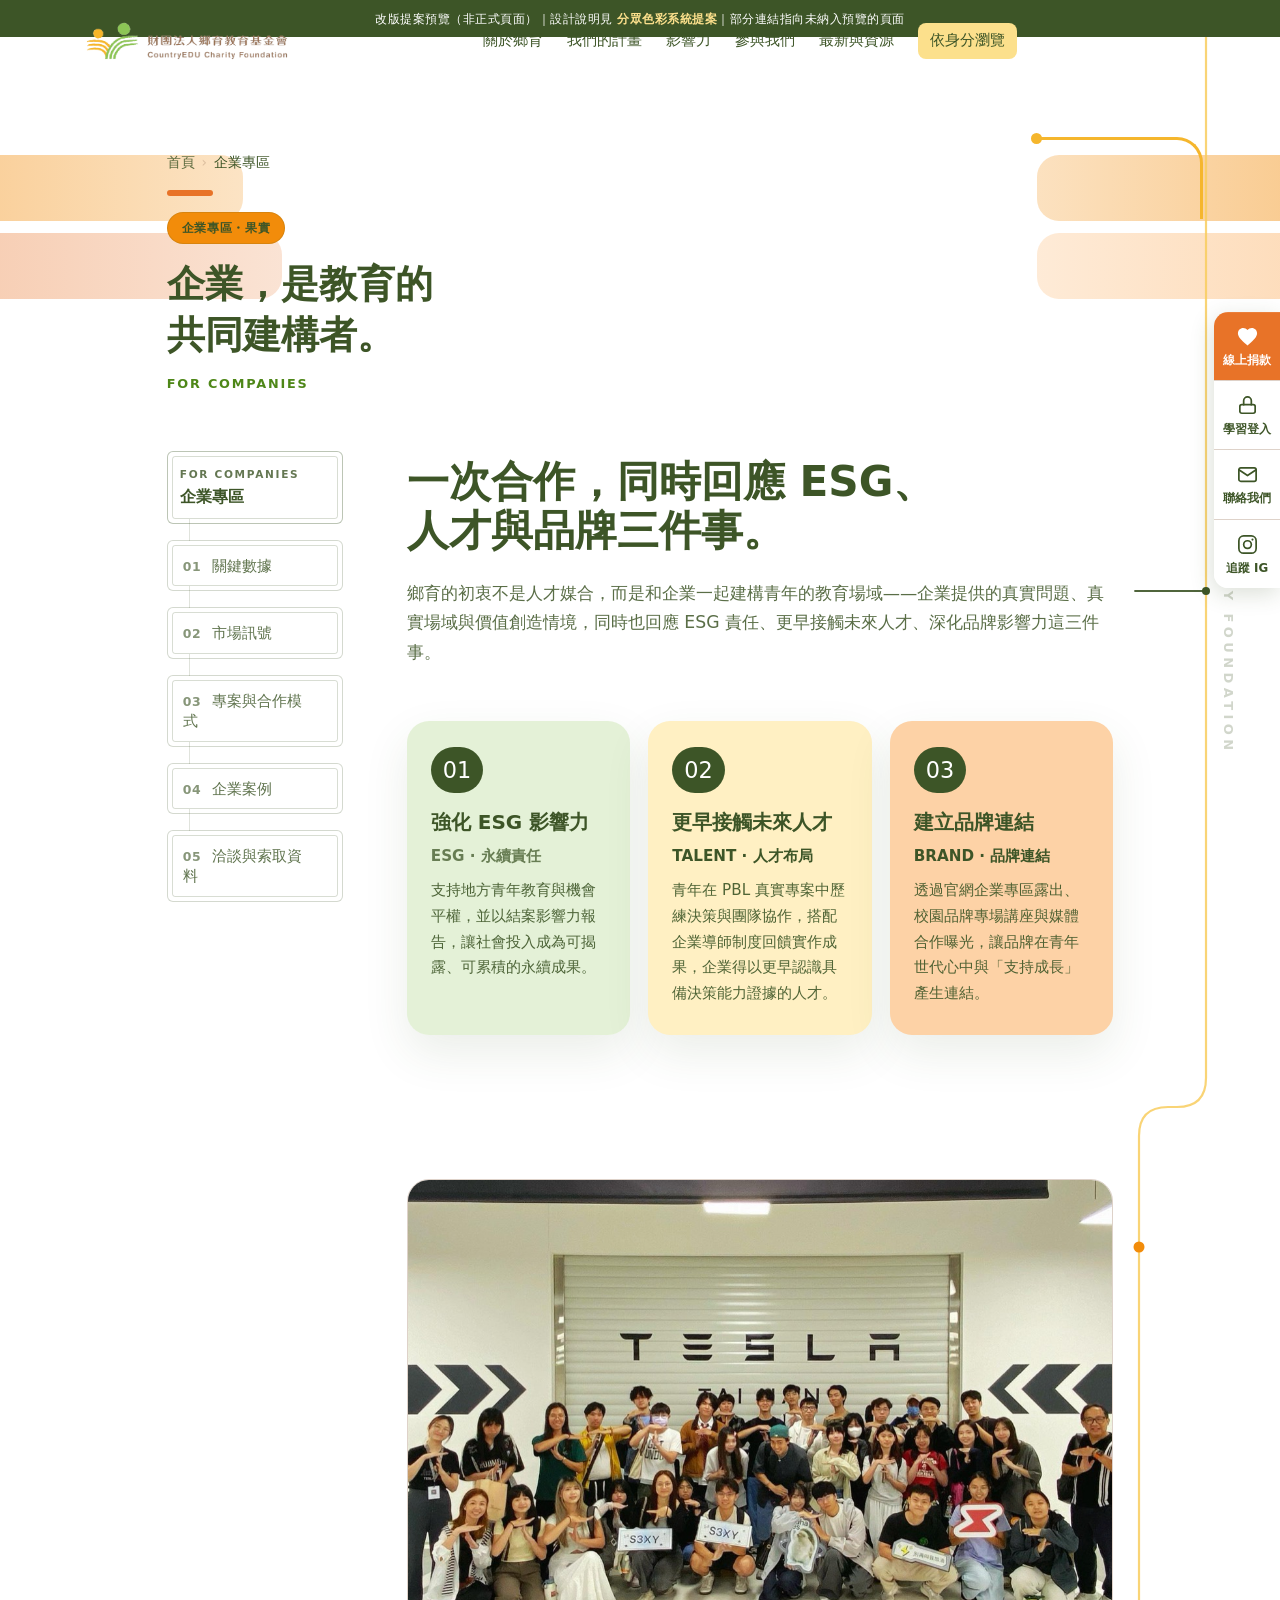
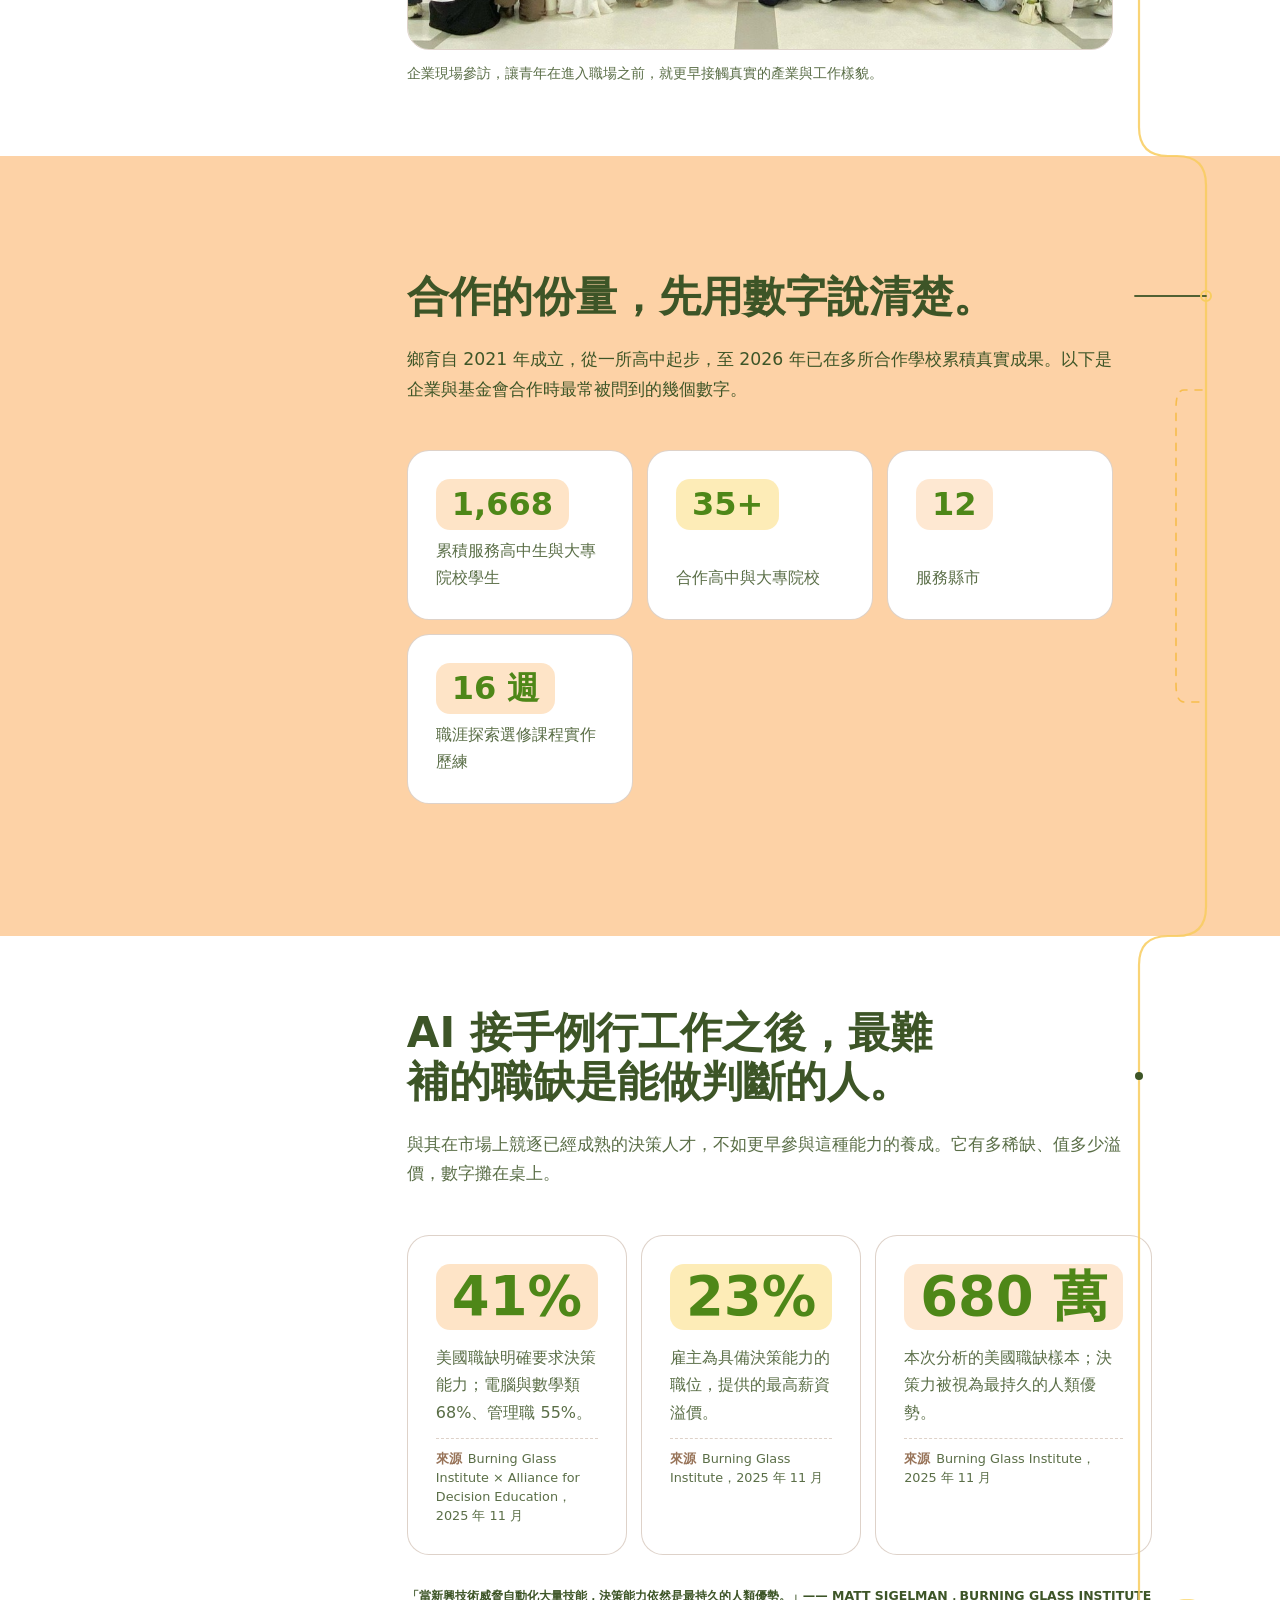
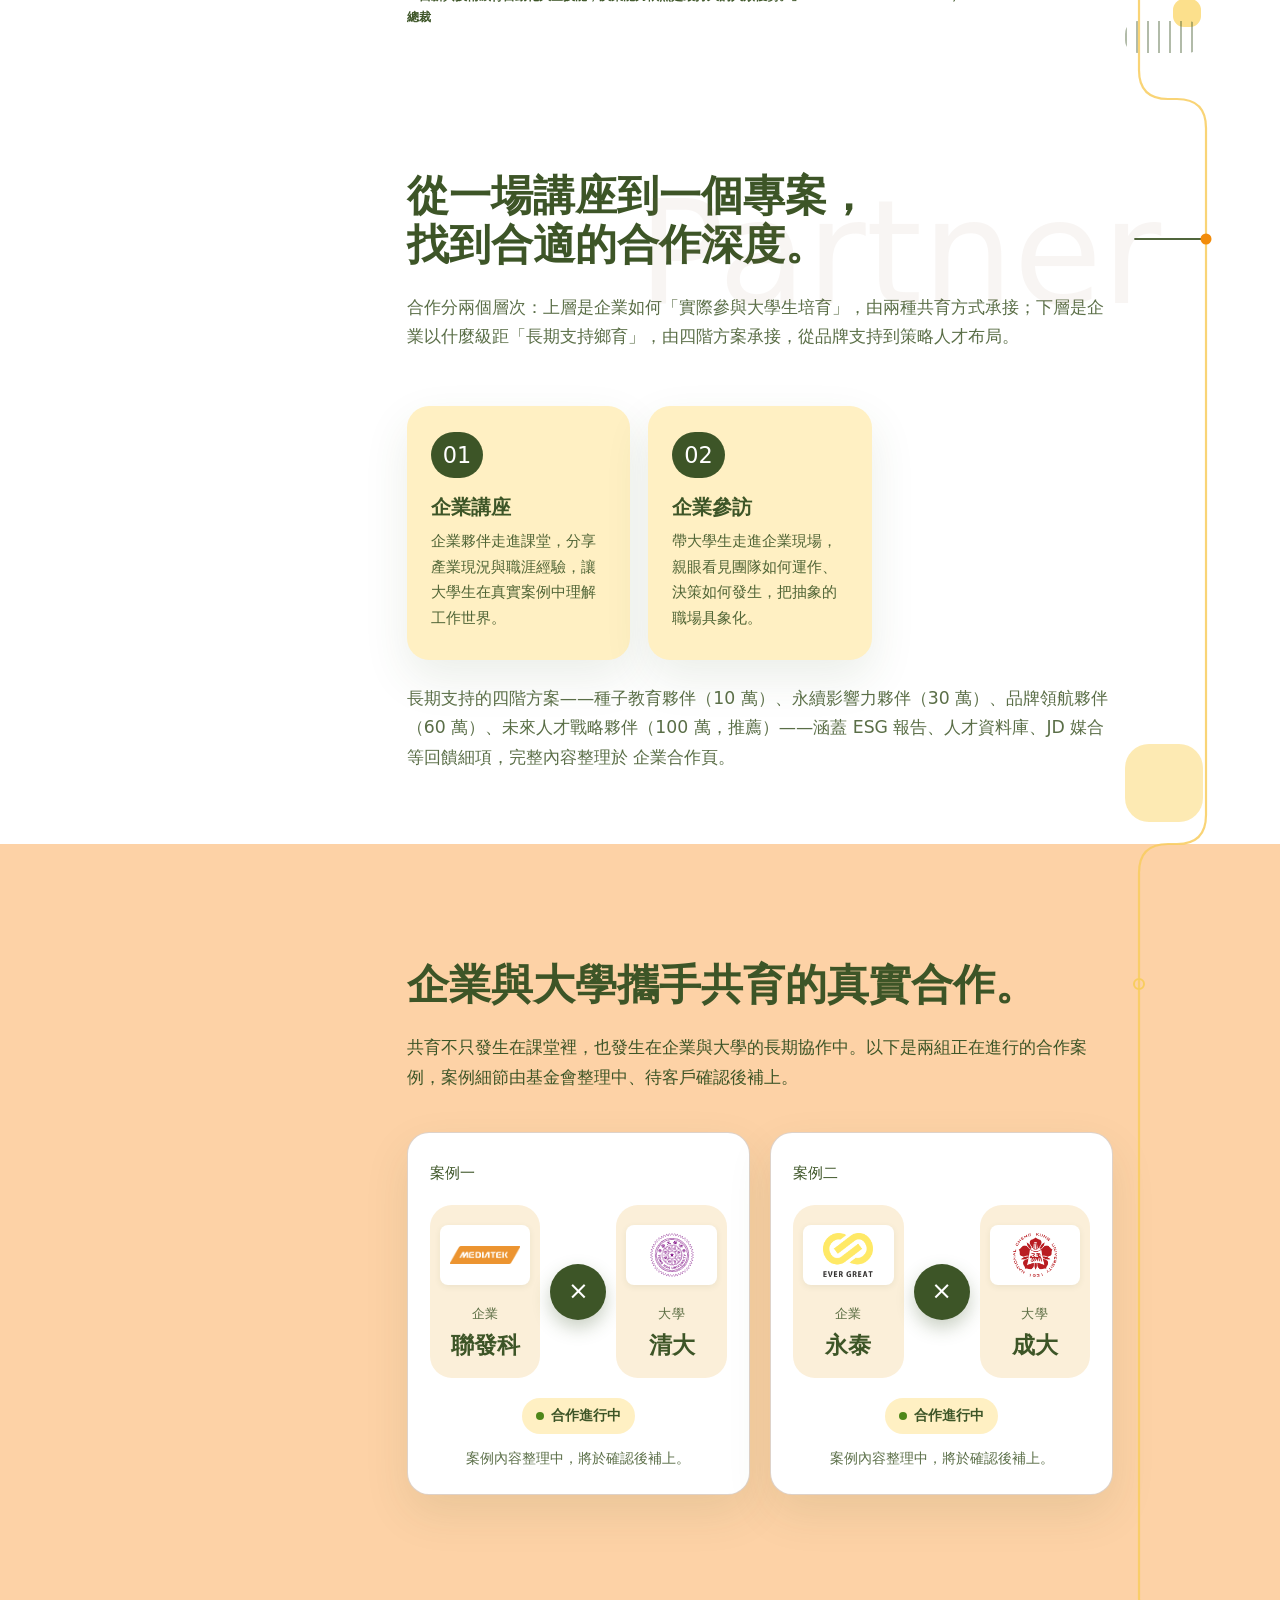
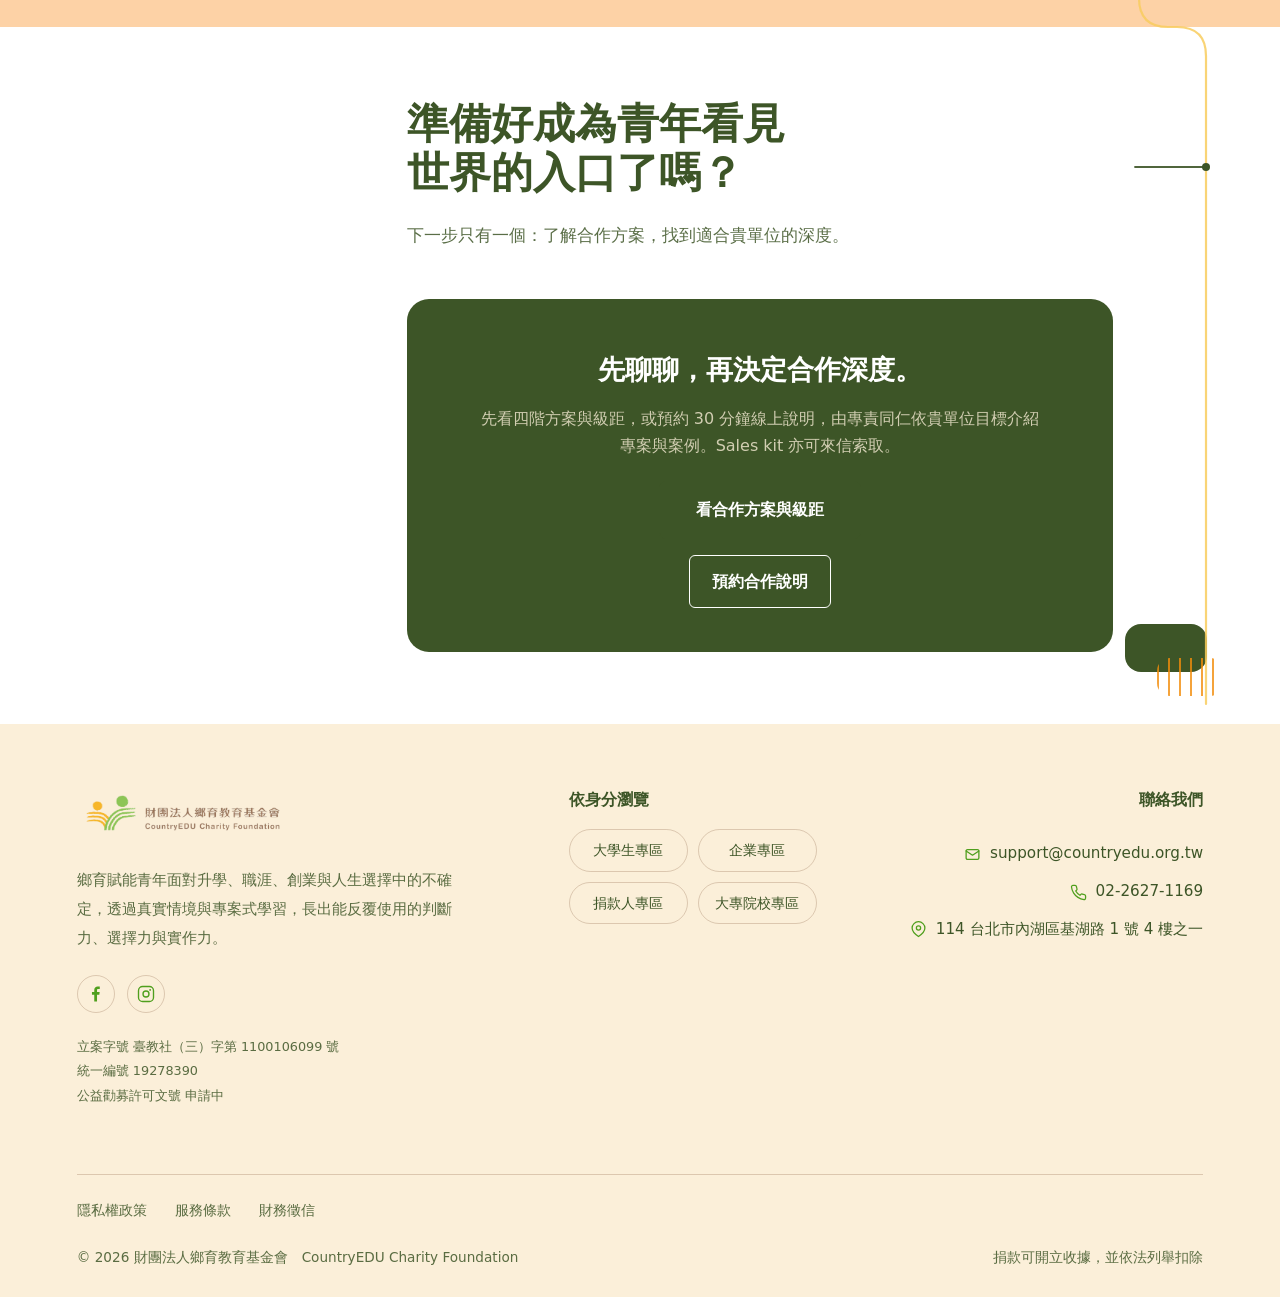
==== commit 98cf3cca: "Fix stylesheet link broken by link-neutralization (styles.css?v=26)" ====
--- a/preview/for-companies.html
+++ b/preview/for-companies.html
@@ -48,11 +48,11 @@
       ]
     }
     </script>
-    <link rel="stylesheet" href="#" data-preview-href="styles.css?v=26" />
+    <link rel="stylesheet" href="styles.css?v=26" />
     <link rel="stylesheet" href="audience-theme.css" />
   </head>
   <body class="rspine aud-company" style="--spine-c: #f8cd5f;">
-    <div class="preview-note">改版提案預覽（非正式頁面）｜設計說明見 <a href="#" data-preview-href="../proposal-color-system.html">分眾色彩系統提案</a>｜部分連結指向未納入預覽的頁面</div>
+    <div class="preview-note">改版提案預覽（非正式頁面）｜設計說明見 <a href="../proposal-color-system.html">分眾色彩系統提案</a>｜部分連結指向未納入預覽的頁面</div>
     <div class="site-shell">
       <header class="site-header" data-header>
         <a class="brand-lockup" href="#" data-preview-href="index.html" aria-label="回到首頁">
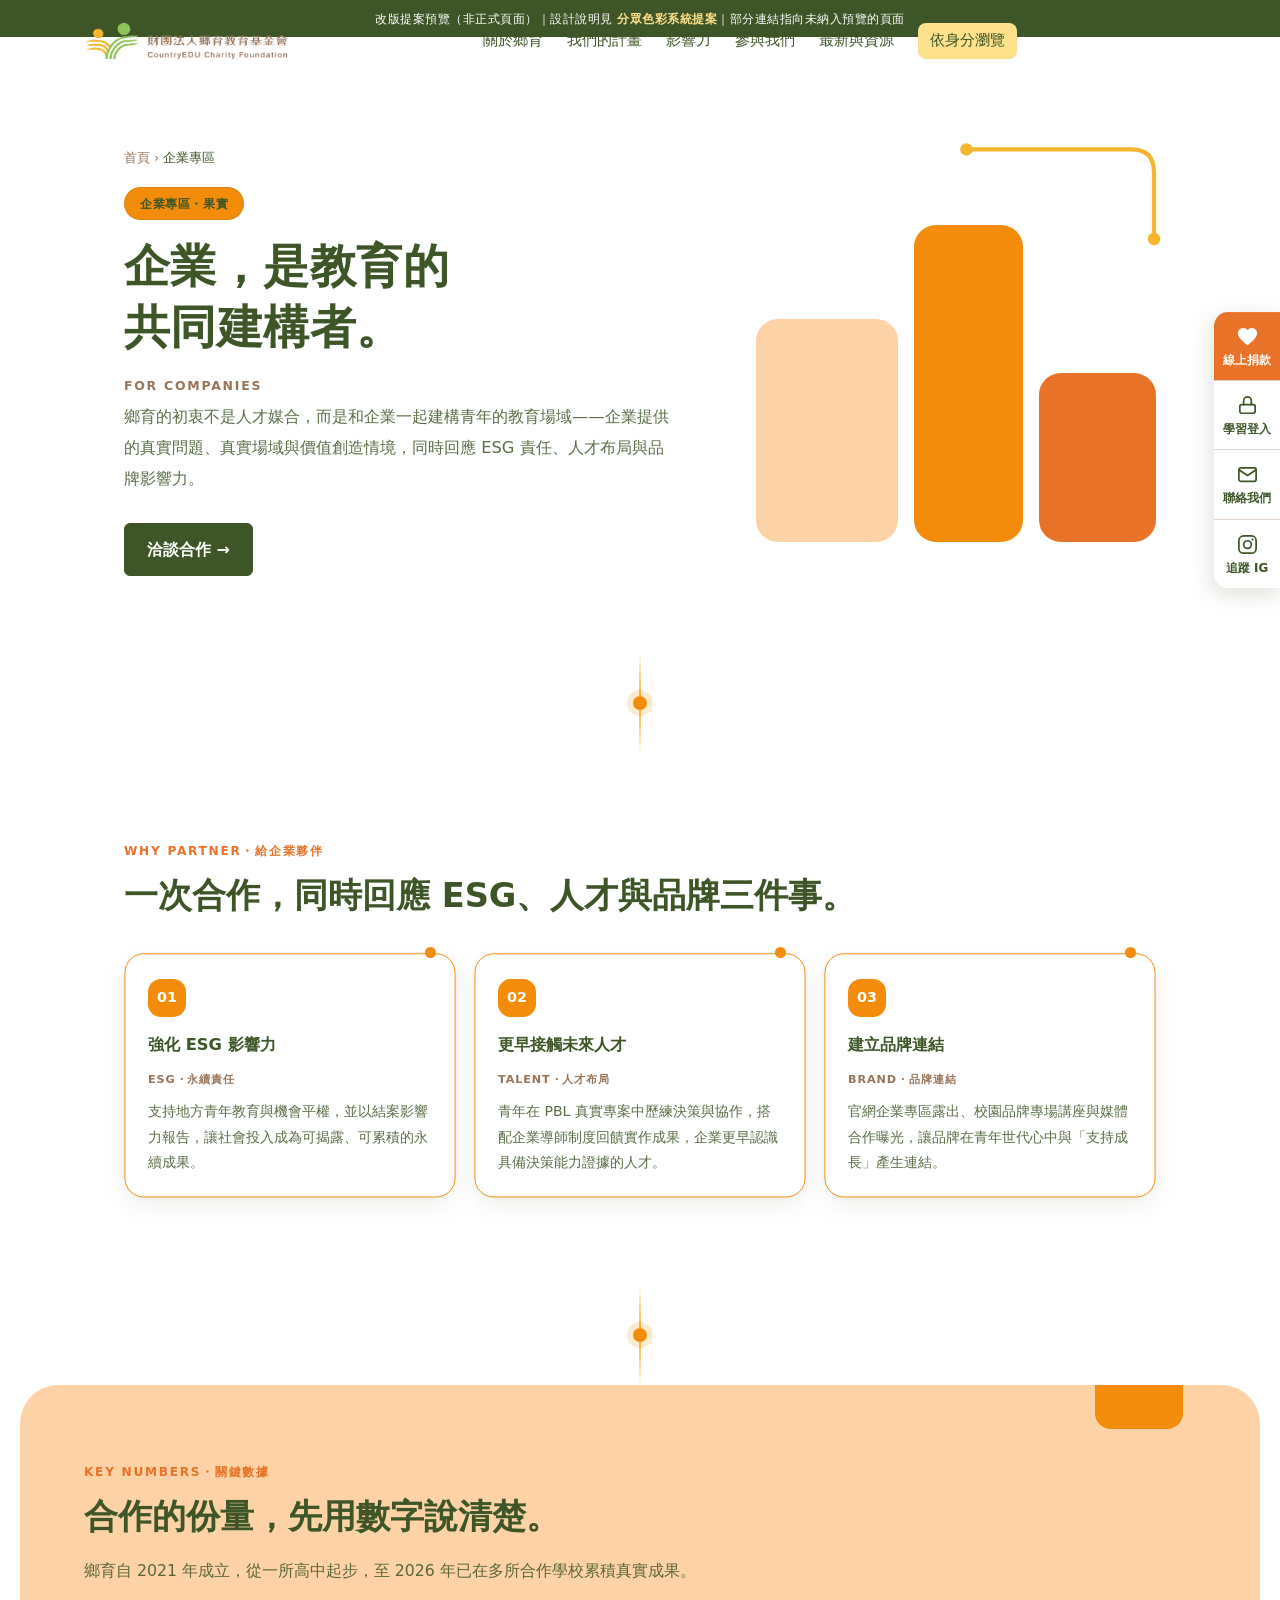
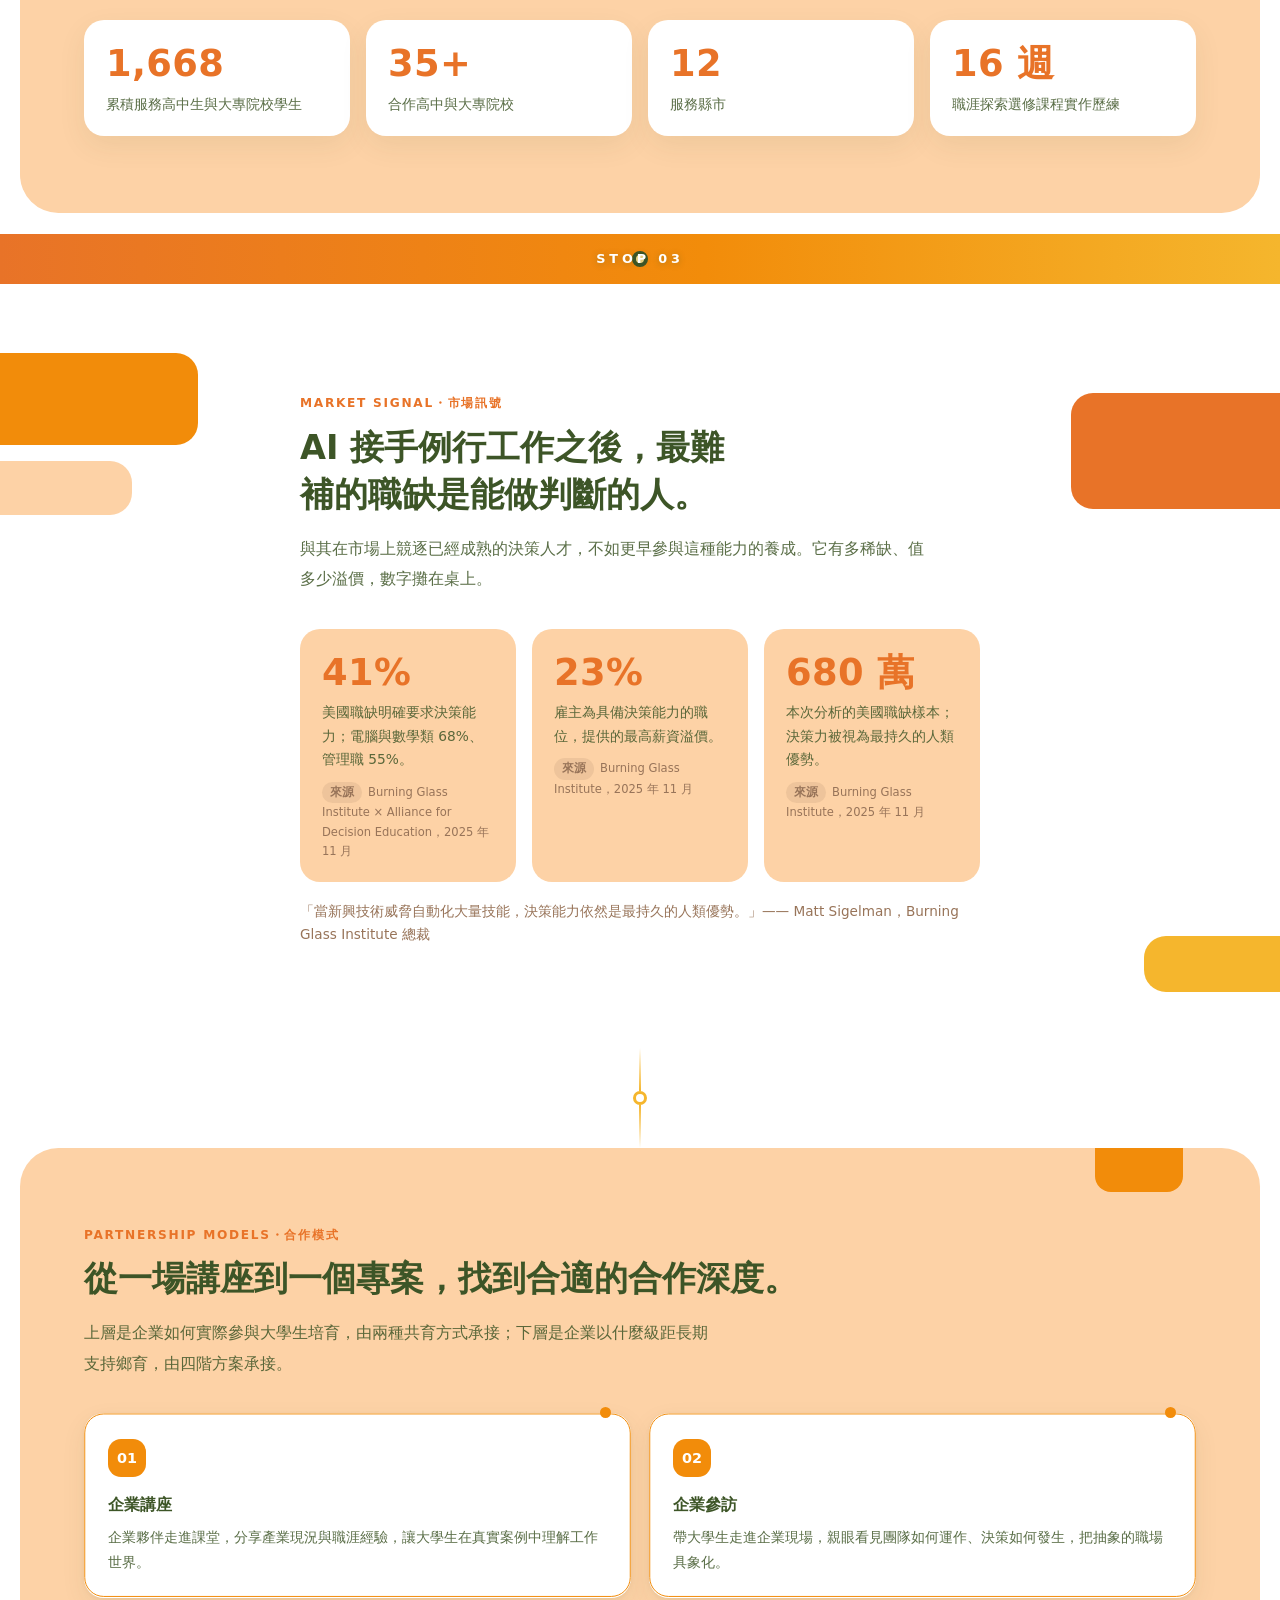
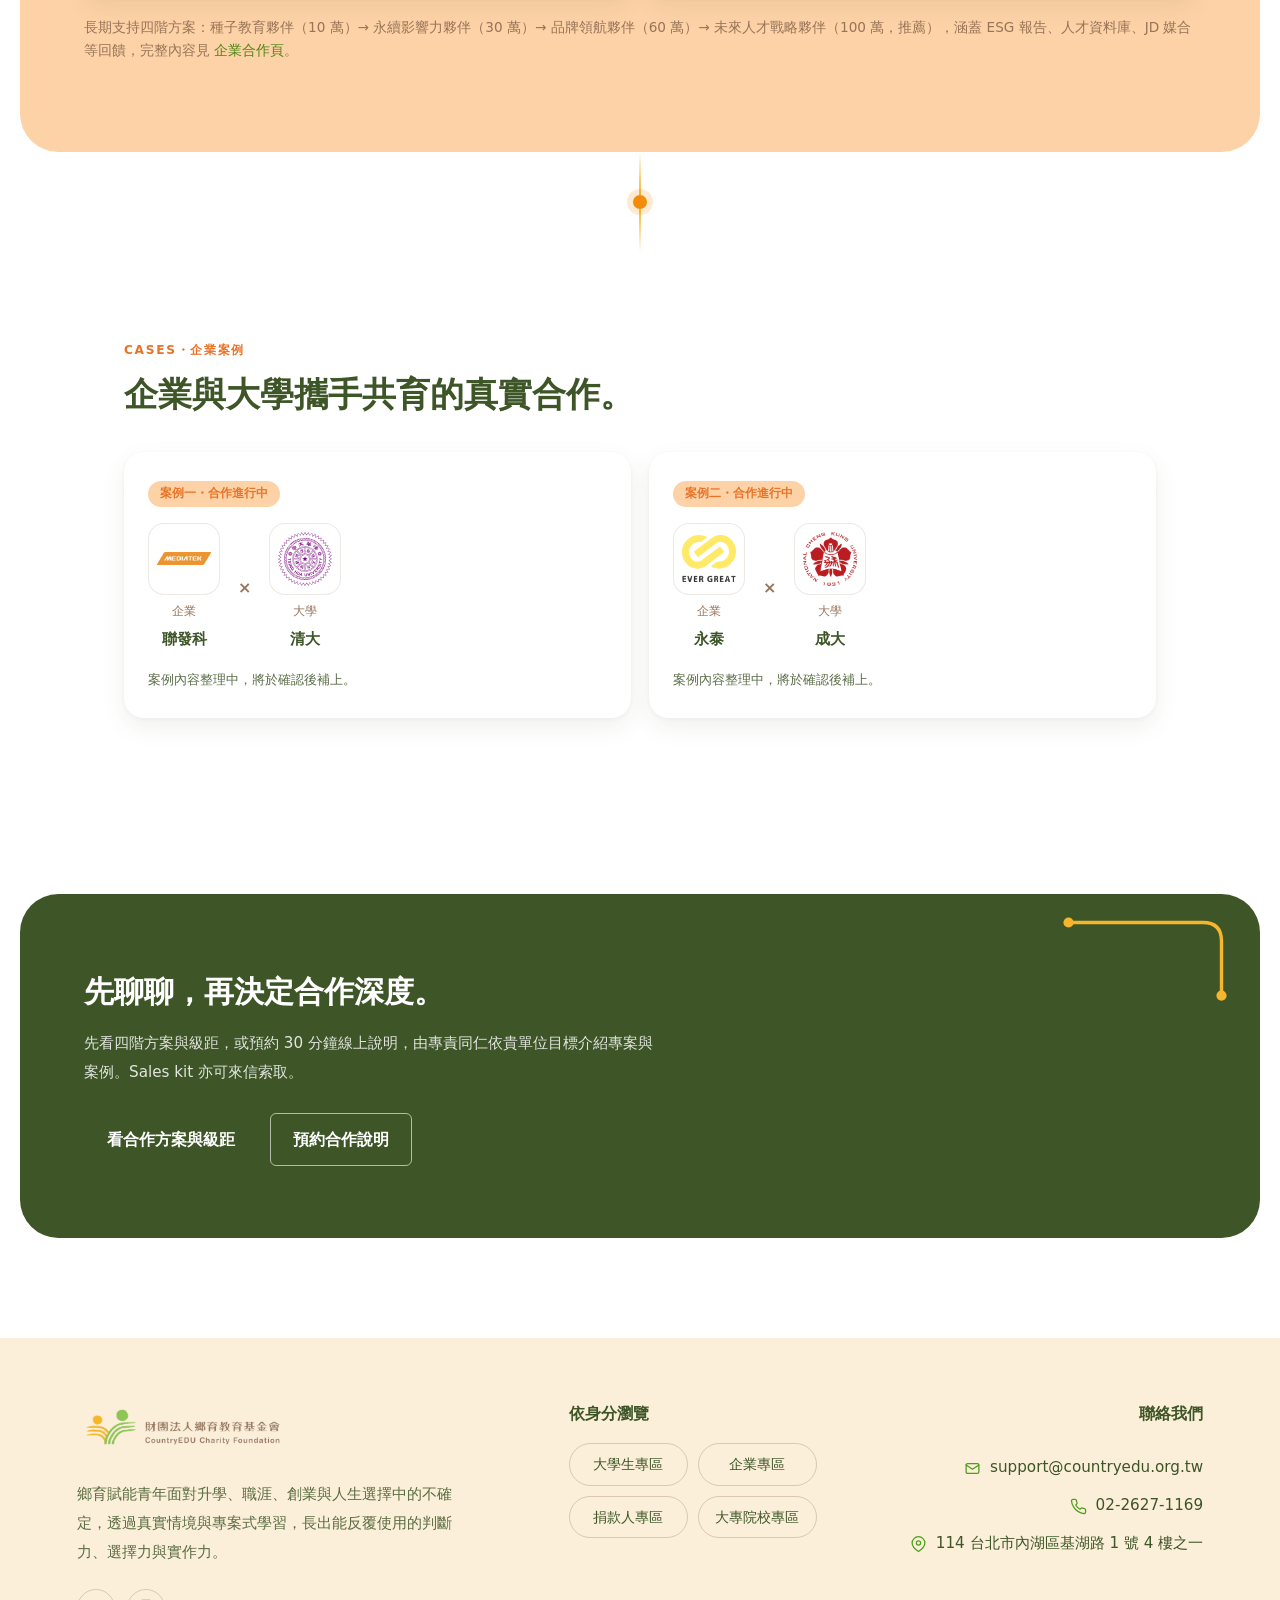
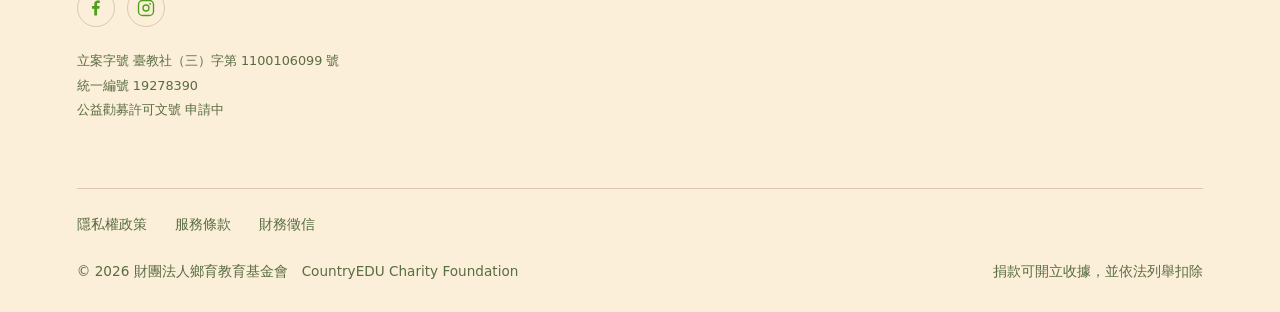
==== commit 3b3adcbc: "Add files via upload" ====
--- a/preview/for-companies.html
+++ b/preview/for-companies.html
@@ -50,8 +50,9 @@
     </script>
     <link rel="stylesheet" href="styles.css?v=26" />
     <link rel="stylesheet" href="audience-theme.css" />
+    <link rel="stylesheet" href="reframe.css" />
   </head>
-  <body class="rspine aud-company" style="--spine-c: #f8cd5f;">
+  <body class="aud-company" style="--spine-c: #f8cd5f;">
     <div class="preview-note">改版提案預覽（非正式頁面）｜設計說明見 <a href="../proposal-color-system.html">分眾色彩系統提案</a>｜部分連結指向未納入預覽的頁面</div>
     <div class="site-shell">
       <header class="site-header" data-header>
@@ -190,297 +191,26 @@
         </div>
       </nav>
 
-      <main id="top">
-
-
-        <header class="page-header phk phk-aud-company" aria-labelledby="ph-h1">
-          <div class="phk-inner">
-            <div class="phk-decor" aria-hidden="true">
-              <span class="phk-b phk-b1"></span>
-              <span class="phk-b phk-b2"></span>
-              <span class="phk-b phk-b3"></span>
-              <span class="phk-b phk-b4"></span>
-              <span class="phk-gold"></span>
-            </div>
-            <div class="phk-copy">
-              <nav class="page-crumb" aria-label="麵包屑導覽"><a href="#" data-preview-href="index.html">首頁</a><span>›</span><span class="page-crumb-current" aria-current="page">企業專區</span></nav>
-              <span class="phk-bar" aria-hidden="true"></span>
-              <span class="phk-pill">企業專區・果實</span>
-              <h1 id="ph-h1" class="phk-vp">企業，是教育的<br />共同建構者。</h1>
-              <p class="page-header-en">For Companies</p>
-            </div>
-          </div>
-        </header>
-        <!-- 內容流：開頭標語＋預約CTA → 關鍵數據 → 專案與合作模式 → 企業案例 → 洽談/Sales kit -->
-        <div class="story-layout">
-          <nav class="exit-nav" aria-label="本頁章節導覽">
-            <div class="exit-rail">
-              <a class="exit-sign exit-sign--main" href="#company-hero-title" data-exit-target="company-hero-title">
-                <span class="exit-eyebrow">FOR COMPANIES</span>
-                <span class="exit-name">企業專區</span>
-              </a>
-              <a class="exit-sign" href="#company-data-title" data-exit-target="company-data-title">
-                <span class="exit-tag">STOP 01</span>
-                <span class="exit-name">關鍵數據</span>
-                <span class="exit-arrow" aria-hidden="true"><svg viewBox="0 0 16 16" fill="none" stroke="currentColor" stroke-width="1.4" stroke-linecap="round" stroke-linejoin="round"><path d="M2.5 8h9"/><path d="M8 4.5 11.5 8 8 11.5"/></svg></span>
-              </a>
-              <a class="exit-sign" href="#company-demand-title" data-exit-target="company-demand-title">
-                <span class="exit-tag">STOP 02</span>
-                <span class="exit-name">市場訊號</span>
-                <span class="exit-arrow" aria-hidden="true"><svg viewBox="0 0 16 16" fill="none" stroke="currentColor" stroke-width="1.4" stroke-linecap="round" stroke-linejoin="round"><path d="M2.5 8h9"/><path d="M8 4.5 11.5 8 8 11.5"/></svg></span>
-              </a>
-              <a class="exit-sign" href="#company-model-title" data-exit-target="company-model-title">
-                <span class="exit-tag">STOP 03</span>
-                <span class="exit-name">專案與合作模式</span>
-                <span class="exit-arrow" aria-hidden="true"><svg viewBox="0 0 16 16" fill="none" stroke="currentColor" stroke-width="1.4" stroke-linecap="round" stroke-linejoin="round"><path d="M2.5 8h9"/><path d="M8 4.5 11.5 8 8 11.5"/></svg></span>
-              </a>
-              <a class="exit-sign" href="#company-cases-title" data-exit-target="company-cases-title">
-                <span class="exit-tag">STOP 04</span>
-                <span class="exit-name">企業案例</span>
-                <span class="exit-arrow" aria-hidden="true"><svg viewBox="0 0 16 16" fill="none" stroke="currentColor" stroke-width="1.4" stroke-linecap="round" stroke-linejoin="round"><path d="M2.5 8h9"/><path d="M8 4.5 11.5 8 8 11.5"/></svg></span>
-              </a>
-              <a class="exit-sign" href="#company-cta-title" data-exit-target="company-cta-title">
-                <span class="exit-tag">STOP 05</span>
-                <span class="exit-name">洽談與索取資料</span>
-                <span class="exit-arrow" aria-hidden="true"><svg viewBox="0 0 16 16" fill="none" stroke="currentColor" stroke-width="1.4" stroke-linecap="round" stroke-linejoin="round"><path d="M2.5 8h9"/><path d="M8 4.5 11.5 8 8 11.5"/></svg></span>
-              </a>
-            </div>
-          </nav>
-          <div class="story-flow">
-
-        <!-- 01 開頭標語＋預約說明 CTA -->
-        <section class="problem-section section-pad" aria-labelledby="company-hero-title">
-          <div class="section-grid">
-            <div class="section-kicker">
-              <span>01</span>
-              <p>給企業夥伴</p>
-            </div>
-            <div>
-              <h2 id="company-hero-title">一次合作，同時回應 ESG、人才與品牌三件事。</h2>
-              <p class="lead">
-                鄉育的初衷不是人才媒合，而是和企業一起建構青年的教育場域——企業提供的真實問題、真實場域與價值創造情境，同時也回應 ESG 責任、更早接觸未來人才、深化品牌影響力這三件事。
-              </p>
-              <div class="mission-list mission-list--badge badge--esg-trio">
-                <article>
-                  <span>01</span>
-                  <h3>強化 ESG 影響力</h3>
-                  <p class="node-label">ESG · 永續責任</p>
-                  <p>支持地方青年教育與機會平權，並以結案影響力報告，讓社會投入成為可揭露、可累積的永續成果。</p>
-                </article>
-                <article>
-                  <span>02</span>
-                  <h3>更早接觸未來人才</h3>
-                  <p class="node-label">TALENT · 人才布局</p>
-                  <p>青年在 PBL 真實專案中歷練決策與團隊協作，搭配企業導師制度回饋實作成果，企業得以更早認識具備決策能力證據的人才。</p>
-                </article>
-                <article>
-                  <span>03</span>
-                  <h3>建立品牌連結</h3>
-                  <p class="node-label">BRAND · 品牌連結</p>
-                  <p>透過官網企業專區露出、校園品牌專場講座與媒體合作曝光，讓品牌在青年世代心中與「支持成長」產生連結。</p>
-                </article>
-              </div>
-            </div>
-          </div>
-        </section>
-
-        <!-- 情境照片移出色塊：色塊不橫跨到照片區（業主 2026-06-30） -->
-        <section class="section-pad" aria-label="情境照片">
-          <div class="figure-solo">
-            <figure class="content-figure">
-              <img src="corporate-visit.jpg" alt="學生走進企業現場參訪，於合作企業前合影" loading="lazy" width="1280" height="720" />
-              <figcaption>企業現場參訪，讓青年在進入職場之前，就更早接觸真實的產業與工作樣貌。</figcaption>
-            </figure>
-          </div>
-        </section>
-
-        <!-- 02 關鍵數據摘要 -->
-        <section class="problem-section section-pad sheet sheet--apricot" aria-labelledby="company-data-title">
-          <div class="section-grid">
-            <div class="section-kicker">
-              <span>02</span>
-              <p>關鍵數據</p>
-            </div>
-            <div>
-              <h2 id="company-data-title">合作的份量，先用數字說清楚。</h2>
-              <p class="lead">
-                鄉育自 2021 年成立，從一所高中起步，至 2026 年已在多所合作學校累積真實成果。以下是企業與基金會合作時最常被問到的幾個數字。
-              </p>
-              <div class="signal-row signal-row--terms signal-row--hl" aria-label="鄉育服務量能關鍵數據">
-                <div>
-                  <strong>1,668</strong>
-                  <span>累積服務高中生與大專院校學生</span>
-                </div>
-                <div>
-                  <strong>35+</strong>
-                  <span>合作高中與大專院校</span>
-                </div>
-                <div>
-                  <strong>12</strong>
-                  <span>服務縣市</span>
-                </div>
-                <div>
-                  <strong>16&nbsp;週</strong>
-                  <span>職涯探索選修課程實作歷練</span>
-                </div>
-              </div>
-            </div>
-          </div>
-        </section>
-
-        <!-- 03 市場訊號 硬數據帶（決策能力在職場的價值；來源 Burning Glass Institute） -->
-        <section class="problem-section section-pad" aria-labelledby="company-demand-title">
-          <div class="section-grid">
-            <div class="section-kicker">
-              <span>03</span>
-              <p>市場訊號 Market Signal</p>
-            </div>
-            <div>
-              <h2 id="company-demand-title">AI 接手例行工作之後，最難補的職缺是<span class="nw">能做判斷</span>的人。</h2>
-              <p class="lead">與其在市場上競逐已經成熟的決策人才，不如更早參與這種能力的養成。它有多稀缺、值多少溢價，數字攤在桌上。</p>
-              <div class="signal-row signal-row--cited signal-row--tag signal-row--hl" aria-label="決策能力在職場的價值數據">
-                <div>
-                  <strong>41%</strong>
-                  <span>美國職缺明確要求決策能力；電腦與數學類 68%、管理職 55%。</span>
-                  <cite class="signal-source"><b>來源</b>Burning Glass Institute × Alliance for Decision Education，2025 年 11 月</cite>
-                </div>
-                <div>
-                  <strong>23%</strong>
-                  <span>雇主為具備決策能力的職位，提供的最高薪資溢價。</span>
-                  <cite class="signal-source"><b>來源</b>Burning Glass Institute，2025 年 11 月</cite>
-                </div>
-                <div>
-                  <strong>680&nbsp;萬</strong>
-                  <span>本次分析的美國職缺樣本；決策力被視為最持久的人類優勢。</span>
-                  <cite class="signal-source"><b>來源</b>Burning Glass Institute，2025 年 11 月</cite>
-                </div>
-              </div>
-              <p class="node-label">「當新興技術威脅自動化大量技能，決策能力依然是最持久的人類優勢。」—— Matt Sigelman，Burning Glass Institute 總裁</p>
-            </div>
-          </div>
-        </section>
-
-        <!-- 04 專案與合作模式摘要：上層兩種共育方式 + 下層四階級距
-             （2026-07-08 使用者 /goal：本段改白底，避免 wheat→sunset→amber 三色塊連續相鄰；白色穿插） -->
-        <section class="about-section section-pad" aria-labelledby="company-model-title">
-          <div class="large-watermark" aria-hidden="true">Partner</div>
-          <div class="section-grid">
-            <div class="section-kicker">
-              <span>04</span>
-              <p>專案與合作模式</p>
-            </div>
-            <div class="about-copy">
-              <h2 id="company-model-title">從一場講座到一個專案，找到合適的合作深度。</h2>
-              <p>
-                合作分兩個層次：上層是企業如何「實際參與大學生培育」，由兩種共育方式承接；下層是企業以什麼級距「長期支持鄉育」，由四階方案承接，從品牌支持到策略人才布局。
-              </p>
-              <div class="mission-list mission-list--badge badge--forest-peach">
-                <article>
-                  <span>01</span>
-                  <h3>企業講座</h3>
-                  <p>企業夥伴走進課堂，分享產業現況與職涯經驗，讓大學生在真實案例中理解工作世界。</p>
-                </article>
-                <article>
-                  <span>02</span>
-                  <h3>企業參訪</h3>
-                  <p>帶大學生走進企業現場，親眼看見團隊如何運作、決策如何發生，把抽象的職場具象化。</p>
-                </article>
-              </div>
-              <p>
-                長期支持的四階方案——種子教育夥伴（10 萬）、永續影響力夥伴（30 萬）、品牌領航夥伴（60 萬）、未來人才戰略夥伴（100 萬，推薦）——涵蓋 ESG 報告、人才資料庫、JD 媒合等回饋細項，完整內容整理於 <a href="#" data-preview-href="corporate-partnership.html">企業合作頁</a>。
-              </p>
-            </div>
-          </div>
-        </section>
-
-        <!-- 04 企業案例：複用 program-corporate 的 .pcase-grid（聯發科×清大、永泰×成大） -->
-        <section class="path-section section-pad sheet sheet--apricot" aria-labelledby="company-cases-title">
-          <div class="section-grid">
-            <div class="section-kicker">
-              <span>05</span>
-              <p>企業案例</p>
-            </div>
-            <div>
-              <h2 id="company-cases-title">企業與大學攜手共育的真實合作。</h2>
-              <p class="lead">
-                共育不只發生在課堂裡，也發生在企業與大學的長期協作中。以下是兩組正在進行的合作案例，案例細節由基金會整理中、待客戶確認後補上。
-              </p>
-              <div class="pcase-grid">
-                <article class="pcase-card">
-                  <!-- TODO 待補：案例細節由基金會提供，勿杜撰 -->
-                  <span class="pcase-tag">案例一</span>
-                  <div class="pcase-pair">
-                    <div class="pcase-party">
-                      <span class="pcase-logo-wrap"><img class="pcase-logo" src="mediatek.png" alt="聯發科 MediaTek" loading="lazy" /></span>
-                      <span class="pcase-role">企業</span>
-                      <strong class="pcase-name">聯發科</strong>
-                    </div>
-                    <span class="pcase-coin" aria-hidden="true">×</span>
-                    <div class="pcase-party">
-                      <span class="pcase-logo-wrap"><img class="pcase-logo" src="nthu.svg" alt="國立清華大學" loading="lazy" /></span>
-                      <span class="pcase-role">大學</span>
-                      <strong class="pcase-name">清大</strong>
-                    </div>
-                  </div>
-                  <div class="pcase-foot">
-                    <span class="pcase-status">合作進行中</span>
-                    <p class="pcase-note">案例內容整理中，將於確認後補上。</p>
-                  </div>
-                </article>
-                <article class="pcase-card">
-                  <!-- TODO 待補：案例細節由基金會提供，勿杜撰 -->
-                  <span class="pcase-tag">案例二</span>
-                  <div class="pcase-pair">
-                    <div class="pcase-party">
-                      <span class="pcase-logo-wrap"><img class="pcase-logo" src="evergreat.png" alt="永泰企業 Ever Great" loading="lazy" /></span>
-                      <span class="pcase-role">企業</span>
-                      <strong class="pcase-name">永泰</strong>
-                    </div>
-                    <span class="pcase-coin" aria-hidden="true">×</span>
-                    <div class="pcase-party">
-                      <span class="pcase-logo-wrap"><img class="pcase-logo" src="ncku.png" alt="國立成功大學" loading="lazy" /></span>
-                      <span class="pcase-role">大學</span>
-                      <strong class="pcase-name">成大</strong>
-                    </div>
-                  </div>
-                  <div class="pcase-foot">
-                    <span class="pcase-status">合作進行中</span>
-                    <p class="pcase-note">案例內容整理中，將於確認後補上。</p>
-                  </div>
-                </article>
-              </div>
-            </div>
-          </div>
-        </section>
-
-        <!-- 05 洽談表單＋下載 Sales Kit -->
-        <section class="impact-section section-pad" aria-labelledby="company-cta-title" data-exit-clear>
-          <div class="section-grid">
-            <div class="section-kicker">
-              <span>06</span>
-              <p>洽談與索取資料</p>
-            </div>
-            <div>
-              <h2 id="company-cta-title">準備好成為青年<span class="nw">看見</span>世界的入口了嗎？</h2>
-              <p class="lead">
-                下一步只有一個：了解合作方案，找到適合貴單位的深度。
-              </p>
-              <div class="cta-band">
-                <div>
-                  <h3>先聊聊，再決定合作深度。</h3>
-                  <p>先看四階方案與級距，或預約 30 分鐘線上說明，由專責同仁依貴單位目標介紹專案與案例。Sales kit 亦可來信索取。</p>
-                </div>
-                <div class="cta-band-actions">
-                  <a class="button-primary" href="#" data-preview-href="corporate-partnership.html">看合作方案與級距</a>
-                  <a class="button-secondary" href="mailto:support@countryedu.org.tw?subject=企業合作說明預約">預約合作說明</a>
-                </div>
-              </div>
-            </div>
-          </div>
-        </section>
-          </div>
-        </div>
-      </main>
+      <main id="top" class="rf"><section class="rf-hero">
+  <div class="rf-wrap">
+    <div>
+      <nav class="rf-crumb" aria-label="麵包屑導覽"><a href="#" data-preview-href="index.html">首頁</a> › <b>企業專區</b></nav>
+      <span class="rf-pill">企業專區・果實</span>
+      <h1>企業，是教育的<br />共同建構者。</h1>
+      <p class="rf-hero-en">For Companies</p>
+      <p class="rf-lead">鄉育的初衷不是人才媒合，而是和企業一起建構青年的教育場域——企業提供的真實問題、真實場域與價值創造情境，同時回應 ESG 責任、人才布局與品牌影響力。</p>
+      <div class="rf-hero-actions"><a class="button-primary" href="#company-cta">洽談合作 →</a></div>
+    </div>
+    <div class="rf-blocks" aria-hidden="true"><span class="b1"></span><span class="b2"></span><span class="b3"></span><svg class="rf-goldpath" viewBox="0 0 200 112" preserveAspectRatio="xMaxYMin meet" aria-hidden="true"><path d="M10 10 H168 Q190 10 190 32 V96"/><circle cx="10" cy="10" r="6"/><circle cx="190" cy="96" r="6"/></svg></div>
+  </div>
+</section><div class="rf-joint" aria-hidden="true"><i></i><b></b><i></i></div><section class="rf-scene"><div class="rf-wrap"><p class="rf-eyebrow">Why Partner・給企業夥伴</p><h2>一次合作，同時回應 ESG、人才與品牌三件事。</h2><div class="rf-cards"><article class="rf-card"><span class="rf-card-n">01</span><h3>強化 ESG 影響力</h3><span class="rf-card-tag">ESG・永續責任</span><p>支持地方青年教育與機會平權，並以結案影響力報告，讓社會投入成為可揭露、可累積的永續成果。</p></article><article class="rf-card"><span class="rf-card-n">02</span><h3>更早接觸未來人才</h3><span class="rf-card-tag">Talent・人才布局</span><p>青年在 PBL 真實專案中歷練決策與協作，搭配企業導師制度回饋實作成果，企業更早認識具備決策能力證據的人才。</p></article><article class="rf-card"><span class="rf-card-n">03</span><h3>建立品牌連結</h3><span class="rf-card-tag">Brand・品牌連結</span><p>官網企業專區露出、校園品牌專場講座與媒體合作曝光，讓品牌在青年世代心中與「支持成長」產生連結。</p></article></div></div></section><div class="rf-joint" aria-hidden="true"><i></i><b></b><i></i></div><section class="rf-scene rf-scene--panel"><div class="rf-panel"><p class="rf-eyebrow">Key Numbers・關鍵數據</p><h2>合作的份量，先用數字說清楚。</h2><p class="rf-lead">鄉育自 2021 年成立，從一所高中起步，至 2026 年已在多所合作學校累積真實成果。</p><div class="rf-stats"><div class="rf-stat"><strong>1,668</strong><span>累積服務高中生與大專院校學生</span></div><div class="rf-stat"><strong>35+</strong><span>合作高中與大專院校</span></div><div class="rf-stat"><strong>12</strong><span>服務縣市</span></div><div class="rf-stat"><strong>16 週</strong><span>職涯探索選修課程實作歷練</span></div></div></div></section><div class="rf-ribbon" aria-hidden="true"><span class="r-line up"></span><span class="r-dot"></span><span class="r-line down"></span><span class="r-text">STOP 03</span></div><section class="rf-scene rf-scene--bleed"><div class="rf-bleeds" aria-hidden="true"><span class="bl l1"></span><span class="bl l2"></span><span class="bl r1"></span><span class="bl r2"></span></div><div class="rf-col"><div class="rf-tabs-m" aria-hidden="true"><span class="t1"></span><span class="t2"></span><span class="t3"></span></div><p class="rf-eyebrow">Market Signal・市場訊號</p><h2>AI 接手例行工作之後，最難補的職缺是能做判斷的人。</h2><p class="rf-lead">與其在市場上競逐已經成熟的決策人才，不如更早參與這種能力的養成。它有多稀缺、值多少溢價，數字攤在桌上。</p><div class="rf-stats"><div class="rf-stat"><strong>41%</strong><span>美國職缺明確要求決策能力；電腦與數學類 68%、管理職 55%。</span><cite><b>來源</b>Burning Glass Institute × Alliance for Decision Education，2025 年 11 月</cite></div><div class="rf-stat"><strong>23%</strong><span>雇主為具備決策能力的職位，提供的最高薪資溢價。</span><cite><b>來源</b>Burning Glass Institute，2025 年 11 月</cite></div><div class="rf-stat"><strong>680 萬</strong><span>本次分析的美國職缺樣本；決策力被視為最持久的人類優勢。</span><cite><b>來源</b>Burning Glass Institute，2025 年 11 月</cite></div></div><p class="rf-note">「當新興技術威脅自動化大量技能，決策能力依然是最持久的人類優勢。」—— Matt Sigelman，Burning Glass Institute 總裁</p></div></section><div class="rf-joint" aria-hidden="true"><i></i><b></b><i></i></div><section class="rf-scene rf-scene--panel"><div class="rf-panel"><p class="rf-eyebrow">Partnership Models・合作模式</p><h2>從一場講座到一個專案，找到合適的合作深度。</h2><p class="rf-lead">上層是企業如何實際參與大學生培育，由兩種共育方式承接；下層是企業以什麼級距長期支持鄉育，由四階方案承接。</p><div class="rf-cards"><article class="rf-card"><span class="rf-card-n">01</span><h3>企業講座</h3><p>企業夥伴走進課堂，分享產業現況與職涯經驗，讓大學生在真實案例中理解工作世界。</p></article><article class="rf-card"><span class="rf-card-n">02</span><h3>企業參訪</h3><p>帶大學生走進企業現場，親眼看見團隊如何運作、決策如何發生，把抽象的職場具象化。</p></article></div><p class="rf-note">長期支持四階方案：種子教育夥伴（10 萬）→ 永續影響力夥伴（30 萬）→ 品牌領航夥伴（60 萬）→ 未來人才戰略夥伴（100 萬，推薦），涵蓋 ESG 報告、人才資料庫、JD 媒合等回饋，完整內容見 <a href="#" data-preview-href="corporate-partnership.html">企業合作頁</a>。</p></div></section><div class="rf-joint" aria-hidden="true"><i></i><b></b><i></i></div><section class="rf-scene"><div class="rf-wrap"><p class="rf-eyebrow">Cases・企業案例</p><h2>企業與大學攜手共育的真實合作。</h2><div class="rf-cases"><article class="rf-case"><span class="rf-case-tag">案例一・合作進行中</span><div class="rf-case-pair"><div class="rf-case-party"><img src="mediatek.png" alt="聯發科 MediaTek" loading="lazy" /><span>企業</span><strong>聯發科</strong></div><span class="x">×</span><div class="rf-case-party"><img src="nthu.svg" alt="國立清華大學" loading="lazy" /><span>大學</span><strong>清大</strong></div></div><p>案例內容整理中，將於確認後補上。</p></article><article class="rf-case"><span class="rf-case-tag">案例二・合作進行中</span><div class="rf-case-pair"><div class="rf-case-party"><img src="evergreat.png" alt="永泰企業 Ever Great" loading="lazy" /><span>企業</span><strong>永泰</strong></div><span class="x">×</span><div class="rf-case-party"><img src="ncku.png" alt="國立成功大學" loading="lazy" /><span>大學</span><strong>成大</strong></div></div><p>案例內容整理中，將於確認後補上。</p></article></div></div></section><span id="company-cta"></span><section class="rf-cta">
+  <div class="rf-panel-cta">
+    <svg class="rf-goldpath" viewBox="0 0 200 112" preserveAspectRatio="xMaxYMin meet" aria-hidden="true"><path d="M10 10 H168 Q190 10 190 32 V96"/><circle cx="10" cy="10" r="6"/><circle cx="190" cy="96" r="6"/></svg>
+    <h2>先聊聊，再決定合作深度。</h2>
+    <p>先看四階方案與級距，或預約 30 分鐘線上說明，由專責同仁依貴單位目標介紹專案與案例。Sales kit 亦可來信索取。</p>
+    <div class="rf-hero-actions"><a class="button-primary" href="#" data-preview-href="corporate-partnership.html">看合作方案與級距</a><a class="button-secondary" href="mailto:support@countryedu.org.tw?subject=企業合作說明預約">預約合作說明</a></div>
+  </div>
+</section></main>
 
       <footer class="site-footer" id="contact">
         <div class="footer-main">
@@ -572,5 +302,6 @@
       </div>
     </div>
     <script src="script.js"></script>
+      <script src="reframe.js" defer></script>
   </body>
 </html>
--- a/preview/reframe.css
+++ b/preview/reframe.css
@@ -0,0 +1,275 @@
+/* ============================================================
+   reframe.css v2 — 子頁場景式框架（2026-07-15 定案版）
+   設計語言：首頁延伸——實色大圓角色塊、金線路徑（SVG 元件）、
+   間歇脊線（場景間路徑段＋可點亮節點）、走廊制出血色塊、
+   全幅織帶站牌、AB 卡（細框＋浮起＋行者巡框）。
+   依賴：styles.css（token/button/faq/header/footer）、
+        audience-theme.css（body.aud-* 分眾 token）、reframe.js。
+   ============================================================ */
+
+/* ---- 分眾補充 token：框色（frame）、行者色（runner）、輕底（soft） ---- */
+body.aud-neutral { --aud: var(--brand-green); --aud-strong: var(--leaf-700); }
+body.aud-student  { --frame: var(--leaf);        --runner: var(--deep);  --aud-soft: var(--honey); }
+body.aud-school   { --frame: var(--deep);        --runner: var(--wheat); --aud-soft: var(--honey); }
+body.aud-company  { --frame: var(--path);        --runner: var(--deep);  --aud-soft: var(--apricot); }
+body.aud-donor    { --frame: var(--wheat);       --runner: var(--deep);  --aud-soft: var(--butter); }
+body.aud-neutral  { --frame: var(--brand-green); --runner: var(--deep);  --aud-soft: var(--honey); }
+/* 走廊寬（乙）：桌機留給出血色塊的專屬帶，窄螢幕自動歸零 */
+:root { --rf-corridor: clamp(0px, calc((100vw - 760px) / 2 - 40px), 220px); }
+
+/* ---- 版心 ---- */
+.rf { display: block; overflow: clip; }
+.rf * { box-sizing: border-box; }
+.rf-wrap { width: min(1160px, 100%); margin: 0 auto; padding-inline: clamp(24px, 5vw, 64px); }
+
+/* ---- 品牌 icon（廠商原稿，遮罩上色） ---- */
+.bicon { display: inline-block; width: 24px; height: 24px; background: currentColor;
+  -webkit-mask: var(--m) center/contain no-repeat; mask: var(--m) center/contain no-repeat; }
+.i-lamp { --m: url("lamp.svg"); }
+.i-foot { --m: url("footprints.svg"); }
+.i-sign { --m: url("signpost.svg"); }
+.i-tele { --m: url("telescope.svg"); }
+.i-magn { --m: url("magnifier.svg"); }
+
+/* ---- 金線路徑符號（單一 SVG：線＋兩端圓點同座標系，任何寬度不錯位） ---- */
+.rf-goldpath { position: absolute; display: block; pointer-events: none; }
+.rf-goldpath path { fill: none; stroke: var(--wheat); stroke-width: 4; stroke-linecap: round; }
+.rf-goldpath circle { fill: var(--wheat); }
+
+/* ============================================================
+   HERO 場景
+   ============================================================ */
+.rf-hero { position: relative; padding: clamp(56px, 9vw, 110px) 0 clamp(44px, 6vw, 80px); }
+.rf-hero .rf-wrap { position: relative; display: grid; grid-template-columns: minmax(0, 1.15fr) minmax(0, 0.85fr); gap: clamp(24px, 4vw, 72px); align-items: center; }
+.rf-crumb { font-size: 0.8rem; color: var(--earth); margin: 0 0 18px; }
+.rf-crumb a { color: var(--earth); text-decoration: none; }
+.rf-crumb a:hover { color: var(--ink); }
+.rf-crumb b { font-weight: 400; color: var(--ink); }
+.rf-pill { display: inline-block; margin: 0 0 16px; padding: 5px 15px; border-radius: 999px; font-size: 0.78rem; font-weight: 700; letter-spacing: 0.05em; color: var(--deep); background: var(--aud); border: 1px solid rgba(61, 85, 39, 0.14); }
+body.aud-school .rf-pill { color: #fff; }
+.rf-hero h1 { margin: 0 0 18px; font-size: clamp(1.9rem, 4vw, 2.9rem); line-height: 1.3; color: var(--deep); letter-spacing: 0.01em; }
+.rf-hero .rf-lead { margin: 0 0 28px; max-width: 34em; font-size: 1.02rem; line-height: 1.9; color: var(--muted); }
+.rf-hero-en { margin: 0 0 6px; font-size: 0.78rem; font-weight: 700; letter-spacing: 0.14em; text-transform: uppercase; color: var(--earth); }
+.rf-hero-actions { display: flex; flex-wrap: wrap; gap: 12px; }
+
+/* 色塊群（實色）＋金線 */
+.rf-blocks { position: relative; height: clamp(240px, 30vw, 360px); }
+.rf-blocks span { position: absolute; border-radius: var(--card-radius); }
+.rf-blocks .b1 { left: 4%;  bottom: 0; width: 34%; height: 62%; }
+.rf-blocks .b2 { left: 42%; bottom: 0; width: 26%; height: 88%; }
+.rf-blocks .b3 { left: 72%; bottom: 0; width: 28%; height: 47%; }
+.rf-blocks .rf-goldpath { right: -2%; top: -12%; width: 50%; height: auto; }
+body.aud-student  .rf-blocks .b1 { background: var(--butter); }
+body.aud-student  .rf-blocks .b2 { background: var(--leaf); }
+body.aud-student  .rf-blocks .b3 { background: var(--brand-green); }
+body.aud-school   .rf-blocks .b1 { background: var(--leaf); }
+body.aud-school   .rf-blocks .b2 { background: var(--deep); }
+body.aud-school   .rf-blocks .b3 { background: var(--leaf-700); }
+body.aud-company  .rf-blocks .b1 { background: var(--apricot); }
+body.aud-company  .rf-blocks .b2 { background: var(--path); }
+body.aud-company  .rf-blocks .b3 { background: var(--sunset); }
+body.aud-donor    .rf-blocks .b1 { background: var(--butter); }
+body.aud-donor    .rf-blocks .b2 { background: var(--sun); }
+body.aud-donor    .rf-blocks .b3 { background: var(--wheat); }
+body.aud-neutral .rf-blocks .b1 { background: var(--leaf); }
+body.aud-neutral .rf-blocks .b2 { background: var(--deep); }
+body.aud-neutral .rf-blocks .b3 { background: var(--path); }
+body.aud-neutral .rf-blocks .b4 { left: 20%; bottom: 0; width: 18%; height: 30%; background: var(--sun); }
+
+/* ============================================================
+   間歇脊線：場景間路徑段＋節點（捲入點亮，reframe.js）
+   ============================================================ */
+.rf-joint { display: flex; flex-direction: column; align-items: center; height: clamp(64px, 9vw, 100px); }
+.rf-joint i { width: 2px; flex: 1; background: linear-gradient(180deg, transparent, var(--wheat)); }
+.rf-joint i:last-of-type { background: linear-gradient(180deg, var(--wheat), transparent); }
+.rf-joint b { width: 14px; height: 14px; border-radius: 50%; background: #fff; border: 3px solid var(--wheat); transition: 0.45s ease; flex: none; }
+.rf-joint.lit b { background: var(--path); border-color: var(--path); box-shadow: 0 0 0 6px rgba(242, 140, 10, 0.18); }
+
+/* ============================================================
+   織帶站牌（丙）：場景交界全幅飽和窄帶，脊線節點停靠
+   ============================================================ */
+.rf-ribbon { position: relative; height: 92px; display: flex; align-items: center; overflow: clip; }
+.rf-ribbon::before { content: ""; position: absolute; inset: 21px 0; background: linear-gradient(90deg, var(--rb1), var(--rb2) 55%, var(--rb3)); }
+body.aud-student  .rf-ribbon { --rb1: var(--brand-green); --rb2: var(--leaf);  --rb3: var(--sun); }
+body.aud-school   .rf-ribbon { --rb1: var(--deep);        --rb2: var(--leaf-700); --rb3: var(--leaf); }
+body.aud-company  .rf-ribbon { --rb1: var(--sunset);      --rb2: var(--path);  --rb3: var(--wheat); }
+body.aud-donor    .rf-ribbon { --rb1: var(--wheat);       --rb2: var(--sun);   --rb3: var(--peach); }
+body.aud-neutral  .rf-ribbon { --rb1: var(--leaf);        --rb2: var(--path);  --rb3: var(--wheat); }
+.rf-ribbon .r-line { position: absolute; left: 50%; width: 2px; background: rgba(255, 255, 255, 0.75); translate: -50% 0; z-index: 1; }
+.rf-ribbon .r-line.up { top: 0; height: 21px; }
+.rf-ribbon .r-line.down { bottom: 0; height: 21px; }
+.rf-ribbon .r-dot { position: absolute; left: 50%; top: 50%; translate: -50% -50%; width: 16px; height: 16px; border-radius: 50%; background: #fff; border: 4px solid var(--deep); z-index: 2; transition: 0.45s ease; }
+.rf-ribbon.lit .r-dot { background: var(--sun); }
+.rf-ribbon .r-text { position: relative; z-index: 2; margin: 0 auto; color: #fff; font-weight: 700; letter-spacing: 0.3em; font-size: 0.8rem; text-shadow: 0 1px 6px rgba(61, 85, 39, 0.35); }
+
+/* ============================================================
+   SCENE：白場景／輕底面板（實色淺階）／出血場景（乙走廊制）
+   ============================================================ */
+.rf-scene { position: relative; padding: clamp(48px, 7vw, 88px) 0; }
+.rf-scene--panel { padding: 0; }
+.rf-scene--panel > .rf-panel {
+  width: min(1240px, calc(100% - 32px)); margin: 0 auto;
+  border-radius: clamp(26px, 3vw, 40px);
+  padding: clamp(44px, 6vw, 80px) clamp(24px, 5vw, 88px);
+  background: var(--aud-soft); /* 實色淺階（butter/apricot/honey），不用透明度稀釋 */
+  position: relative; overflow: hidden;
+}
+.rf-panel::after { content: ""; position: absolute; top: 0; right: clamp(20px, 6vw, 80px); width: clamp(52px, 7vw, 88px); height: clamp(26px, 3.5vw, 44px); border-radius: 0 0 16px 16px; background: var(--frame); }
+
+/* 出血場景（乙）：文字欄鎖中央 760px，色塊只住走廊；窄螢幕改頁緣色籤 */
+.rf-scene--bleed { overflow: clip; }
+.rf-scene--bleed .rf-col { width: min(760px, 100%); margin: 0 auto; padding-inline: clamp(20px, 5vw, 40px); position: relative; z-index: 1; }
+.rf-bleeds { position: absolute; inset: 0; pointer-events: none; }
+.rf-bleeds .bl { position: absolute; border-radius: var(--card-radius); }
+.rf-bleeds .l1 { left: 0; top: 48px;  width: calc(var(--rf-corridor) * 0.9);  height: 92px;  border-radius: 0 22px 22px 0; background: var(--bl1); }
+.rf-bleeds .l2 { left: 0; top: 156px; width: calc(var(--rf-corridor) * 0.6);  height: 54px;  border-radius: 0 22px 22px 0; background: var(--bl2); }
+.rf-bleeds .r1 { right: 0; top: 88px; width: calc(var(--rf-corridor) * 0.95); height: 116px; border-radius: 22px 0 0 22px; background: var(--bl3); }
+.rf-bleeds .r2 { right: 0; bottom: 56px; width: calc(var(--rf-corridor) * 0.62); height: 56px; border-radius: 22px 0 0 22px; background: var(--bl4); }
+body.aud-student  .rf-scene--bleed { --bl1: var(--leaf); --bl2: var(--butter); --bl3: var(--brand-green); --bl4: var(--sun); }
+body.aud-school   .rf-scene--bleed { --bl1: var(--deep); --bl2: var(--leaf); --bl3: var(--leaf-700); --bl4: var(--butter); }
+body.aud-company  .rf-scene--bleed { --bl1: var(--path); --bl2: var(--apricot); --bl3: var(--sunset); --bl4: var(--wheat); }
+body.aud-donor    .rf-scene--bleed { --bl1: var(--wheat); --bl2: var(--butter); --bl3: var(--sun); --bl4: var(--peach); }
+body.aud-neutral  .rf-scene--bleed { --bl1: var(--leaf); --bl2: var(--sun); --bl3: var(--path); --bl4: var(--deep); }
+.rf-tabs-m { display: none; }
+@media (max-width: 860px) {
+  .rf-bleeds { display: none; }
+  .rf-tabs-m { display: flex; justify-content: space-between; align-items: center; margin: 18px 0 6px; }
+  .rf-tabs-m span { height: 34px; border-radius: 12px; }
+  .rf-tabs-m .t1 { width: 28%; background: var(--bl1); border-radius: 0 12px 12px 0; margin-left: calc(-1 * clamp(20px, 5vw, 40px)); }
+  .rf-tabs-m .t2 { width: 16%; background: var(--bl4); }
+  .rf-tabs-m .t3 { width: 24%; background: var(--bl3); border-radius: 12px 0 0 12px; margin-right: calc(-1 * clamp(20px, 5vw, 40px)); }
+}
+
+/* 場景標頭 */
+.rf-eyebrow { margin: 0 0 10px; font-size: 0.76rem; font-weight: 700; letter-spacing: 0.14em; text-transform: uppercase; color: var(--aud-strong); }
+.rf-scene h2 { margin: 0 0 16px; font-size: clamp(1.5rem, 2.8vw, 2.1rem); line-height: 1.4; color: var(--deep); max-width: 24em; }
+.rf-scene .rf-lead { margin: 0 0 12px; max-width: 40em; font-size: 0.98rem; line-height: 1.95; color: var(--muted); }
+.rf-note { font-size: 0.85rem; color: var(--earth); margin-top: 18px; }
+.rf-note a { color: var(--leaf-700); }
+
+/* ============================================================
+   元件
+   ============================================================ */
+/* 數據卡：白卡浮在輕底面板上／輕底卡浮在白場景上（水彩＝小面積材質） */
+.rf-stats { display: grid; grid-template-columns: repeat(auto-fit, minmax(190px, 1fr)); gap: 16px; margin-top: 34px; }
+.rf-stat { border-radius: 20px; padding: 24px 22px 20px; background: #fff; box-shadow: 0 10px 28px rgba(61, 85, 39, 0.08); }
+.rf-scene:not(.rf-scene--panel) .rf-stat { background: var(--aud-soft); box-shadow: none; }
+.rf-stat strong { display: block; font-size: clamp(1.7rem, 3vw, 2.3rem); line-height: 1.1; color: var(--aud-strong); margin-bottom: 8px; letter-spacing: 0.01em; }
+body.aud-donor .rf-stat strong, body.aud-company .rf-scene--panel .rf-stat strong { color: var(--sunset); }
+body.aud-donor .rf-stat strong { color: var(--deep); }
+.rf-stat span { display: block; font-size: 0.86rem; line-height: 1.7; color: var(--muted); }
+.rf-stat cite { display: block; margin-top: 10px; font-style: normal; font-size: 0.72rem; color: var(--earth); }
+.rf-stat cite b { display: inline-block; margin-right: 6px; padding: 1px 8px; border-radius: 999px; background: rgba(152, 116, 89, 0.14); font-weight: 700; }
+
+/* AB 內容卡：1px 分眾框（SVG 描邊，reframe.js 注入）＋輕陰影＋框頂色點；
+   hover＝升一級＋行者沿框整圈歸位（亮框深綠行者、深框金行者） */
+.rf-cards { display: grid; grid-template-columns: repeat(auto-fit, minmax(240px, 1fr)); gap: 18px; margin-top: 34px; }
+.rf-card { position: relative; border-radius: 20px; padding: 26px 24px 22px; background: #fff;
+  box-shadow: 0 9px 24px rgba(61, 85, 39, 0.08), 0 1px 4px rgba(61, 85, 39, 0.05);
+  transition: box-shadow 0.25s ease, translate 0.25s ease; }
+.rf-card:hover { translate: 0 -3px; box-shadow: 0 18px 40px rgba(61, 85, 39, 0.14), 0 2px 6px rgba(61, 85, 39, 0.06); }
+.rf-card svg.rf-edge { position: absolute; inset: 0; width: 100%; height: 100%; pointer-events: none; overflow: visible; }
+.rf-card svg.rf-edge rect { fill: none; vector-effect: non-scaling-stroke; }
+.rf-card svg.rf-edge .base { stroke: var(--frame); stroke-width: 1px; }
+.rf-card svg.rf-edge .runner { stroke: var(--runner); stroke-width: 2.5px; stroke-linecap: round;
+  stroke-dasharray: 12 88; stroke-dashoffset: 12; opacity: 0;
+  transition: stroke-dashoffset 1.3s cubic-bezier(0.45, 0.05, 0.35, 1), opacity 0.2s ease; }
+.rf-card:hover svg.rf-edge .runner { opacity: 1; stroke-dashoffset: -88; } /* 整圈歸位 */
+.rf-card .rf-dot { position: absolute; right: 20px; top: -6px; width: 11px; height: 11px; border-radius: 50%; background: var(--frame); }
+.rf-card .rf-card-n { display: inline-grid; place-items: center; width: 38px; height: 38px; border-radius: 13px; margin-bottom: 14px; background: var(--frame); color: #fff; font-weight: 700; font-size: 0.9rem; }
+body.aud-donor .rf-card .rf-card-n { color: var(--deep); }
+.rf-card h3 { margin: 0 0 6px; font-size: 1.02rem; color: var(--deep); }
+.rf-card .rf-card-tag { display: inline-block; margin: 0 0 10px; font-size: 0.7rem; font-weight: 700; letter-spacing: 0.08em; text-transform: uppercase; color: var(--earth); }
+.rf-card p { margin: 0; font-size: 0.88rem; line-height: 1.8; color: var(--muted); }
+@media (prefers-reduced-motion: reduce) {
+  .rf-card { transition: none; }
+  .rf-card svg.rf-edge .runner { transition: opacity 0.2s ease; }
+}
+
+/* 引言卡：浮起＋品牌 icon 浮章（跨卡緣） */
+.rf-quote { position: relative; margin: 34px 0 0; border-radius: 24px; padding: 34px 32px 24px; background: #fff;
+  box-shadow: 0 12px 30px rgba(61, 85, 39, 0.10), 0 2px 5px rgba(61, 85, 39, 0.05); }
+.rf-qchip { position: absolute; left: 26px; top: -22px; width: 46px; height: 46px; border-radius: 16px; display: grid; place-items: center; color: #fff; background: var(--frame); }
+body.aud-donor .rf-qchip { color: var(--deep); }
+.rf-qchip .bicon { width: 26px; height: 26px; }
+.rf-quote blockquote { margin: 0 0 12px; font-size: 1rem; line-height: 1.95; color: var(--ink); }
+.rf-quote figcaption { font-size: 0.82rem; color: var(--earth); }
+.rf-quote figcaption::before { content: ""; display: inline-block; width: 8px; height: 8px; border-radius: 50%; background: var(--wheat); margin-right: 8px; vertical-align: 1px; }
+
+/* 媒體帶 */
+.rf-media { display: grid; grid-template-columns: minmax(0, 1.1fr) minmax(0, 0.9fr); gap: clamp(24px, 4vw, 56px); align-items: center; }
+.rf-media.rf-media--rev > figure { order: -1; }
+.rf-media figure { margin: 0; }
+.rf-media img { display: block; width: 100%; height: auto; border-radius: clamp(20px, 2.5vw, 30px); box-shadow: 0 16px 40px rgba(61, 85, 39, 0.14); }
+.rf-media figcaption { margin-top: 12px; font-size: 0.82rem; color: var(--earth); }
+
+/* 案例對 */
+.rf-cases { display: grid; grid-template-columns: repeat(auto-fit, minmax(280px, 1fr)); gap: 18px; margin-top: 34px; }
+.rf-case { position: relative; border-radius: 20px; background: #fff; padding: 26px 24px;
+  box-shadow: 0 9px 24px rgba(61, 85, 39, 0.08), 0 1px 4px rgba(61, 85, 39, 0.05); }
+.rf-case .rf-case-tag { display: inline-block; margin-bottom: 16px; padding: 3px 12px; border-radius: 999px; font-size: 0.72rem; font-weight: 700; background: var(--aud-soft); color: var(--aud-strong); }
+.rf-case-pair { display: flex; align-items: center; gap: 18px; margin-bottom: 16px; }
+.rf-case-pair img { width: 72px; height: 72px; object-fit: contain; border-radius: 16px; border: 1px solid rgba(152, 116, 89, 0.16); padding: 8px; background: #fff; }
+.rf-case-pair .x { font-weight: 700; color: var(--earth); }
+.rf-case-party { display: flex; flex-direction: column; align-items: center; gap: 6px; font-size: 0.75rem; color: var(--earth); }
+.rf-case-party strong { font-size: 0.95rem; color: var(--deep); }
+.rf-case p { margin: 0; font-size: 0.84rem; color: var(--muted); }
+
+/* ============================================================
+   CTA 場景：深綠面板＋金線 SVG＋標題走廊
+   ============================================================ */
+.rf-cta { padding: clamp(48px, 7vw, 88px) 0 clamp(64px, 8vw, 100px); }
+.rf-cta .rf-panel-cta {
+  position: relative; overflow: hidden;
+  width: min(1240px, calc(100% - 32px)); margin: 0 auto;
+  border-radius: clamp(26px, 3vw, 40px);
+  padding: clamp(44px, 6vw, 72px) clamp(24px, 5vw, 88px);
+  background: var(--deep); color: #fff;
+}
+.rf-panel-cta .rf-goldpath { right: 30px; top: 20px; width: 170px; }
+.rf-panel-cta h2 { margin: 0 0 12px; font-size: clamp(1.4rem, 2.6vw, 1.9rem); color: #fff; max-width: calc(100% - 200px); } /* 標題走廊 */
+.rf-panel-cta p { margin: 0 0 26px; max-width: 38em; font-size: 0.95rem; line-height: 1.9; color: rgba(255, 255, 255, 0.85); }
+.rf-panel-cta .rf-hero-actions .button-primary { background: var(--path); border-color: var(--path); color: #10230a; }
+.rf-panel-cta .rf-hero-actions .button-primary:hover, .rf-panel-cta .rf-hero-actions .button-primary:focus-visible { background: var(--wheat); border-color: var(--wheat); color: #10230a; }
+.rf-panel-cta .rf-hero-actions .button-secondary { background: transparent; border-color: rgba(255, 255, 255, 0.6); color: #fff; }
+.rf-panel-cta .rf-hero-actions .button-secondary:hover, .rf-panel-cta .rf-hero-actions .button-secondary:focus-visible { background: rgba(255, 255, 255, 0.12); color: #fff; }
+@media (max-width: 700px) {
+  .rf-panel-cta .rf-goldpath { width: 110px; top: 12px; right: 16px; }
+  .rf-panel-cta h2 { max-width: 100%; padding-top: 34px; }
+}
+
+/* ============================================================
+   全光譜分眾導流條（中性頁）
+   ============================================================ */
+.rf-router { display: grid; grid-template-columns: repeat(auto-fit, minmax(200px, 1fr)); gap: 14px; margin-top: 34px; }
+.rf-router a { display: block; border-radius: 18px; padding: 18px 20px; text-decoration: none; color: var(--deep); font-weight: 700; font-size: 0.92rem; transition: translate 160ms ease, box-shadow 160ms ease; }
+.rf-router a small { display: block; margin-top: 4px; font-weight: 400; font-size: 0.76rem; opacity: 0.8; }
+.rf-router a:hover { translate: 0 -3px; box-shadow: 0 12px 26px rgba(61, 85, 39, 0.16); }
+.rf-router .r-student { background: var(--leaf); }
+.rf-router .r-school { background: var(--deep); color: #fff; }
+.rf-router .r-school small { color: rgba(255, 255, 255, 0.8); }
+.rf-router .r-company { background: var(--path); }
+.rf-router .r-donor { background: var(--sun); }
+
+/* ---- 全站主 CTA＝路徑橙填色；企業頁＝深綠例外 ---- */
+.rf .button-primary { background: var(--path); border-color: var(--path); color: #10230a; }
+.rf .button-primary:hover, .rf .button-primary:focus-visible { background: var(--sunset); border-color: var(--sunset); color: #10230a; }
+body.aud-company .rf .button-primary { background: var(--deep); border-color: var(--deep); color: #fff; }
+body.aud-company .rf .button-primary:hover, body.aud-company .rf .button-primary:focus-visible { background: var(--leaf-700); border-color: var(--leaf-700); color: #fff; }
+
+/* FAQ 場景內距校正 */
+.rf-scene .faq-list { margin-top: 30px; }
+
+/* ============================================================
+   RWD
+   ============================================================ */
+@media (max-width: 920px) {
+  .rf-hero .rf-wrap { grid-template-columns: 1fr; }
+  .rf-blocks { height: 160px; order: -1; }
+  .rf-media, .rf-media.rf-media--rev { grid-template-columns: 1fr; }
+  .rf-media.rf-media--rev > figure { order: 0; }
+}
+@media (max-width: 560px) {
+  .rf-scene--panel > .rf-panel, .rf-cta .rf-panel-cta { width: calc(100% - 20px); }
+  .rf-hero-actions { flex-direction: column; align-items: stretch; }
+}
